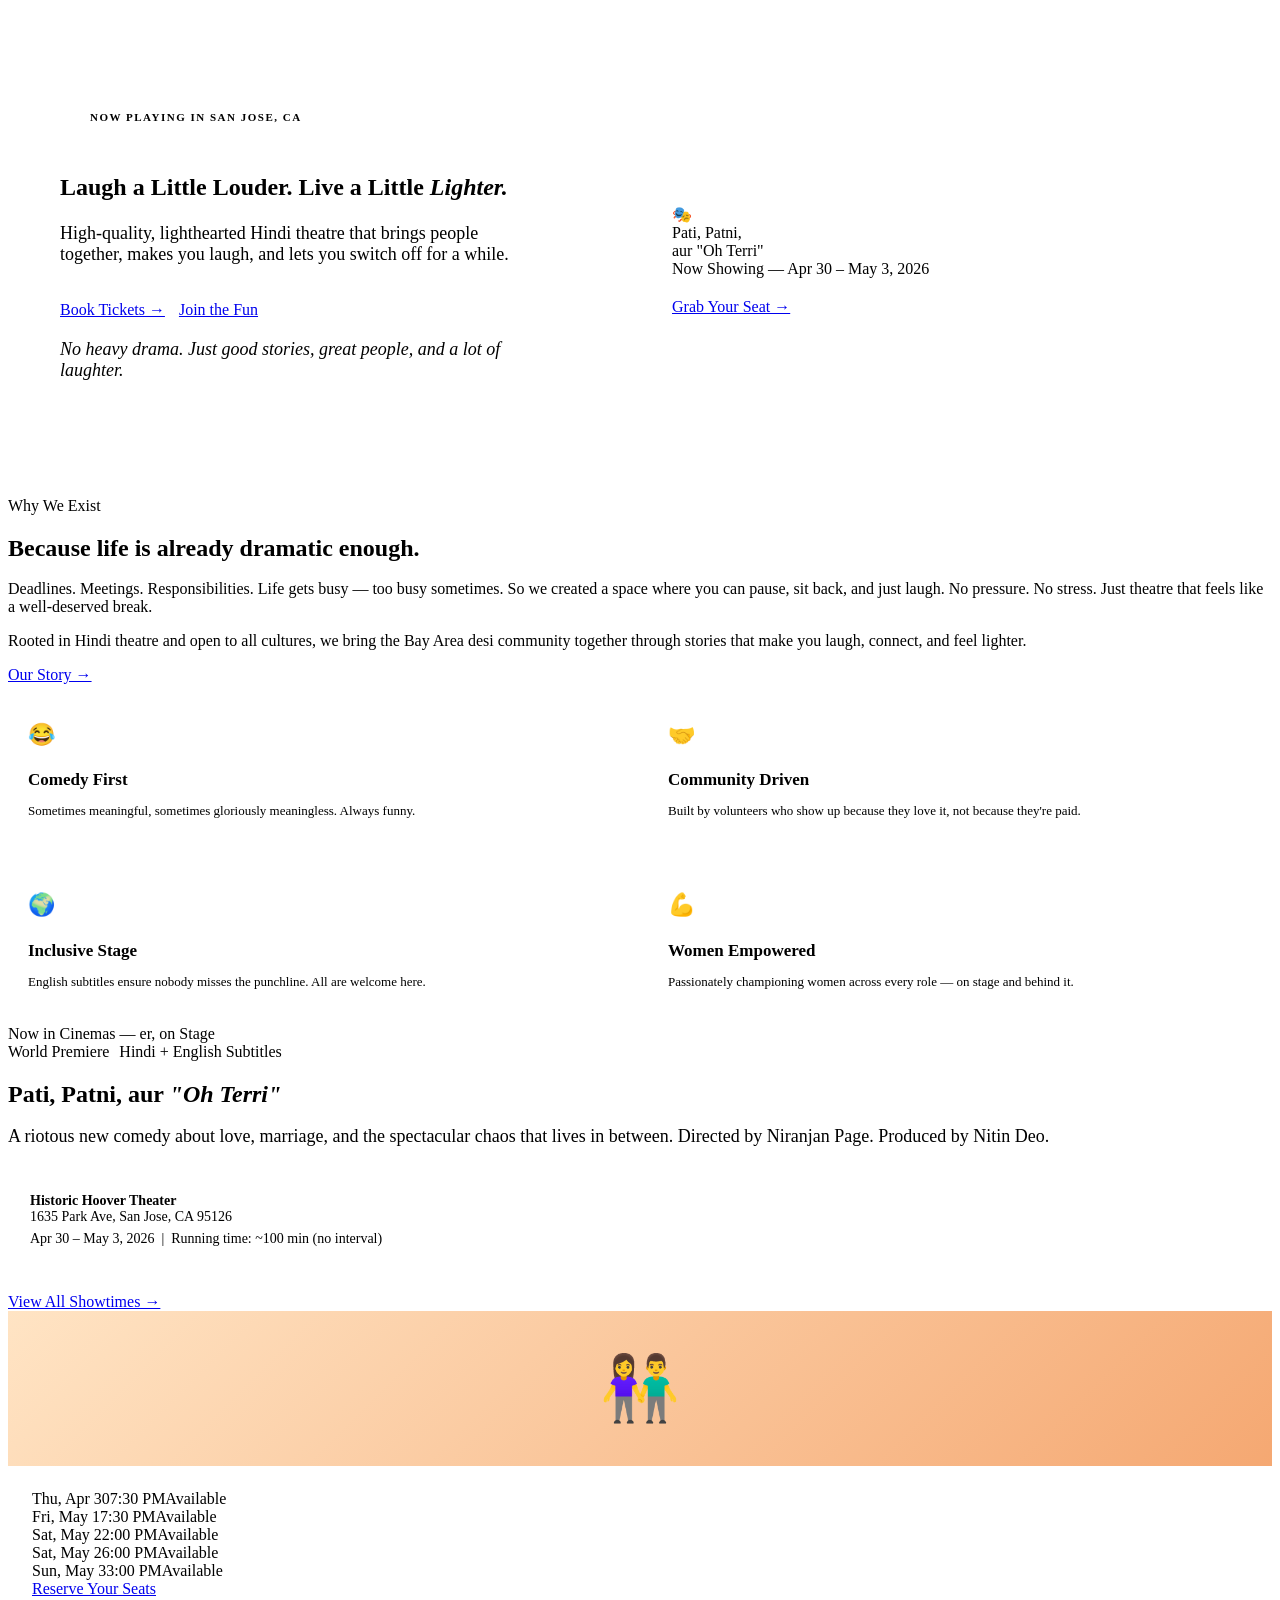
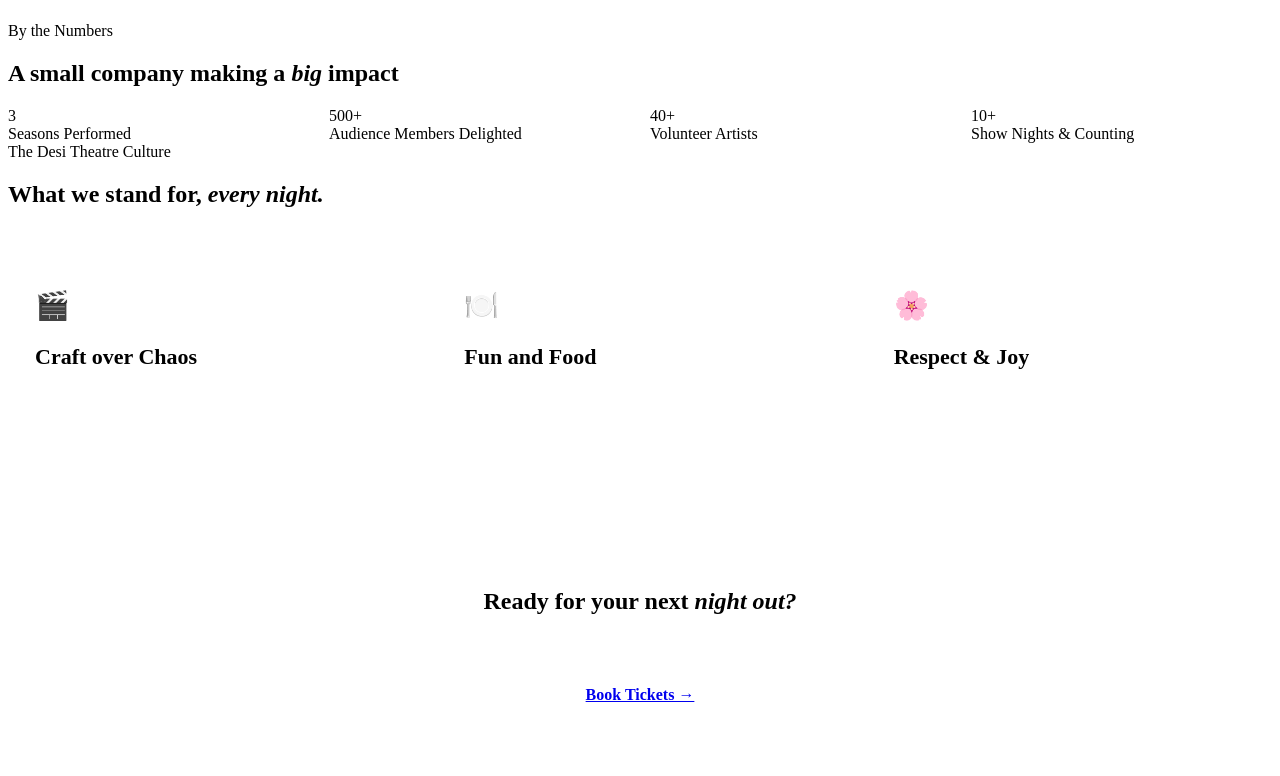
==== index.html @ c824af12 "Add files via upload" ====
<!DOCTYPE html>
<html lang="en">
<head>
  <meta charset="UTF-8" />
  <meta name="viewport" content="width=device-width, initial-scale=1.0" />
  <title>Desi Theatre — Bay Area Hindi Comedy Naatak</title>
  <meta name="description" content="Bay Area's finest Hindi comedy community theatre. High-quality naatak that makes you laugh, connect, and feel lighter. Performing in San Jose, CA." />
  <link rel="stylesheet" href="css/style.css" />
  <style>
    /* ── HERO ── */
    .hero { padding: 96px 40px 80px; }
    .hero-inner { max-width: 1160px; margin: 0 auto; display: grid; grid-template-columns: 1fr 1fr; gap: 64px; align-items: center; }
    .hero-badge { display: inline-flex; align-items: center; gap: 8px; background: var(--saffron-light); color: var(--saffron-dark); font-size: 11px; font-weight: 600; letter-spacing: 1.5px; text-transform: uppercase; padding: 7px 16px; border-radius: 100px; margin-bottom: 24px; }
    .hero-badge::before { content: ''; width: 6px; height: 6px; background: var(--saffron); border-radius: 50%; flex-shrink: 0; }
    .hero h1 { margin-bottom: 22px; }
    .hero p { font-size: 18px; margin-bottom: 36px; max-width: 480px; }
    .hero-btns { display: flex; gap: 14px; align-items: center; flex-wrap: wrap; margin-bottom: 20px; }
    .hero-micro { font-size: 13px; color: var(--muted-light); font-style: italic; }

    /* ── WHY ── */
    .why-text h2 { margin-bottom: 18px; }
    .why-pillars { display: grid; grid-template-columns: repeat(2, 1fr); gap: 16px; margin-top: 16px; }
    .pillar { background: var(--white); border: 0.5px solid var(--border); border-radius: var(--radius-md); padding: 22px 20px; }
    .pillar-icon { font-size: 22px; margin-bottom: 10px; }
    .pillar h4 { font-family: var(--serif); font-size: 17px; color: var(--ink); margin-bottom: 6px; font-weight: 700; }
    .pillar p { font-size: 13px; }

    /* ── SHOW SPOTLIGHT ── */
    .spotlight-section { background: var(--cream-dark); }
    .spotlight-meta { display: flex; gap: 10px; flex-wrap: wrap; margin-bottom: 20px; }
    .spotlight h2 { margin-bottom: 16px; }
    .spotlight p.lead { font-size: 18px; margin-bottom: 28px; }
    .venue-info { background: var(--white); border: 0.5px solid var(--border); border-radius: var(--radius-md); padding: 18px 22px; margin-bottom: 28px; }
    .venue-info p { font-size: 14px; color: var(--muted); margin: 0; }
    .venue-info strong { color: var(--ink); }

    /* ── STATS ── */
    .stats-row { display: grid; grid-template-columns: repeat(4, 1fr); gap: 20px; }

    /* ── CULTURE ── */
    .culture-cards { display: grid; grid-template-columns: repeat(3, 1fr); gap: 24px; margin-top: 48px; }
    .culture-card { background: rgba(255,255,255,0.06); border: 0.5px solid rgba(255,255,255,0.10); border-radius: var(--radius-lg); padding: 32px 26px; }
    .culture-icon { font-size: 28px; margin-bottom: 16px; }
    .culture-card h3 { font-family: var(--serif); font-size: 22px; color: var(--white); margin-bottom: 10px; }
    .culture-card p { font-size: 14px; color: rgba(255,255,255,0.55); line-height: 1.75; }

    /* ── CTA BAND ── */
    .cta-band { background: var(--saffron); padding: 64px 40px; text-align: center; }
    .cta-band h2 { color: var(--white); margin-bottom: 12px; }
    .cta-band p { color: rgba(255,255,255,0.80); font-size: 18px; margin-bottom: 32px; }
    .cta-band .btn-white { font-weight: 600; }

    @media (max-width: 768px) {
      .hero-inner { grid-template-columns: 1fr; }
      .why-pillars { grid-template-columns: 1fr; }
      .stats-row { grid-template-columns: repeat(2, 1fr); }
      .culture-cards { grid-template-columns: 1fr; }
    }
  </style>
</head>
<body>
  <script src="css/shared.js"></script>

  <!-- HERO -->
  <section class="hero">
    <div class="hero-inner">
      <div>
        <div class="hero-badge fade-up fade-up-1">Now Playing in San Jose, CA</div>
        <h1 class="fade-up fade-up-2">Laugh a Little Louder. Live a Little <em class="serif-italic">Lighter.</em></h1>
        <p class="fade-up fade-up-3">High-quality, lighthearted Hindi theatre that brings people together, makes you laugh, and lets you switch off for a while.</p>
        <div class="hero-btns fade-up fade-up-4">
          <a href="pages/shows.html" class="btn btn-primary btn-lg">Book Tickets &rarr;</a>
          <a href="pages/join.html" class="btn btn-ghost btn-lg">Join the Fun</a>
        </div>
        <p class="hero-micro fade-up fade-up-5">No heavy drama. Just good stories, great people, and a lot of laughter.</p>
      </div>
      <div class="poster-block fade-up fade-up-3">
        <div class="stage-lights">
          <div class="sl a"></div><div class="sl w"></div><div class="sl a"></div><div class="sl w"></div><div class="sl a"></div>
        </div>
        <div class="curtain-l"></div>
        <div class="curtain-r"></div>
        <div class="poster-content">
          <span class="poster-emoji">🎭</span>
          <div class="poster-title">Pati, Patni,<br>aur "Oh Terri"</div>
          <div class="poster-sub">Now Showing &mdash; Apr 30 &ndash; May 3, 2026</div>
          <div style="margin-top: 20px;">
            <a href="pages/shows.html" class="btn btn-white btn-sm">Grab Your Seat &rarr;</a>
          </div>
        </div>
      </div>
    </div>
  </section>

  <!-- WHY WE EXIST -->
  <section class="section" style="background: var(--cream-dark);">
    <div class="container">
      <div class="grid-2">
        <div class="why-text">
          <span class="section-label">Why We Exist</span>
          <h2>Because life is already dramatic enough.</h2>
          <div class="divider"></div>
          <p>Deadlines. Meetings. Responsibilities. Life gets busy — too busy sometimes. So we created a space where you can pause, sit back, and just laugh. No pressure. No stress. Just theatre that feels like a well-deserved break.</p>
          <p class="mt-16">Rooted in Hindi theatre and open to all cultures, we bring the Bay Area desi community together through stories that make you laugh, connect, and feel lighter.</p>
          <a href="pages/about.html" class="btn btn-ghost mt-32">Our Story &rarr;</a>
        </div>
        <div class="why-pillars">
          <div class="pillar">
            <div class="pillar-icon">😂</div>
            <h4>Comedy First</h4>
            <p>Sometimes meaningful, sometimes gloriously meaningless. Always funny.</p>
          </div>
          <div class="pillar">
            <div class="pillar-icon">🤝</div>
            <h4>Community Driven</h4>
            <p>Built by volunteers who show up because they love it, not because they're paid.</p>
          </div>
          <div class="pillar">
            <div class="pillar-icon">🌍</div>
            <h4>Inclusive Stage</h4>
            <p>English subtitles ensure nobody misses the punchline. All are welcome here.</p>
          </div>
          <div class="pillar">
            <div class="pillar-icon">💪</div>
            <h4>Women Empowered</h4>
            <p>Passionately championing women across every role — on stage and behind it.</p>
          </div>
        </div>
      </div>
    </div>
  </section>

  <!-- SHOW SPOTLIGHT -->
  <section class="section spotlight-section">
    <div class="container">
      <div class="grid-2">
        <div class="spotlight">
          <span class="section-label">Now in Cinemas &mdash; er, on Stage</span>
          <div class="spotlight-meta">
            <span class="tag tag-saffron">World Premiere</span>
            <span class="tag tag-muted">Hindi + English Subtitles</span>
          </div>
          <h2>Pati, Patni, aur <em class="serif-italic">"Oh Terri"</em></h2>
          <p class="lead">A riotous new comedy about love, marriage, and the spectacular chaos that lives in between. Directed by Niranjan Page. Produced by Nitin Deo.</p>
          <div class="venue-info">
            <p><strong>Historic Hoover Theater</strong></p>
            <p>1635 Park Ave, San Jose, CA 95126</p>
            <p style="margin-top:6px;">Apr 30 &ndash; May 3, 2026 &nbsp;|&nbsp; Running time: ~100 min (no interval)</p>
          </div>
          <a href="pages/shows.html" class="btn btn-primary">View All Showtimes &rarr;</a>
        </div>
        <div>
          <div style="background: var(--white); border: 0.5px solid var(--border); border-radius: var(--radius-lg); overflow: hidden;">
            <div style="background: linear-gradient(135deg, #FFE4C4, #F5A872); padding: 40px; text-align: center;">
              <span style="font-size: 64px;">👫</span>
            </div>
            <div style="padding: 24px;">
              <div class="date-row"><span class="date-day">Thu, Apr 30</span><span class="date-time">7:30 PM</span><span class="date-status">Available</span></div>
              <div class="date-row"><span class="date-day">Fri, May 1</span><span class="date-time">7:30 PM</span><span class="date-status">Available</span></div>
              <div class="date-row"><span class="date-day">Sat, May 2</span><span class="date-time">2:00 PM</span><span class="date-status">Available</span></div>
              <div class="date-row"><span class="date-day">Sat, May 2</span><span class="date-time">6:00 PM</span><span class="date-status">Available</span></div>
              <div class="date-row"><span class="date-day">Sun, May 3</span><span class="date-time">3:00 PM</span><span class="date-status">Available</span></div>
              <a href="pages/shows.html" class="btn btn-primary w-full mt-16" style="justify-content: center;">Reserve Your Seats</a>
            </div>
          </div>
        </div>
      </div>
    </div>
  </section>

  <!-- STATS -->
  <section class="section">
    <div class="container">
      <div class="text-center mb-48">
        <span class="section-label">By the Numbers</span>
        <h2>A small company making a <em class="serif-italic">big</em> impact</h2>
      </div>
      <div class="stats-row">
        <div class="stat-card"><div class="stat-num">3</div><div class="stat-label">Seasons Performed</div></div>
        <div class="stat-card"><div class="stat-num">500+</div><div class="stat-label">Audience Members Delighted</div></div>
        <div class="stat-card"><div class="stat-num">40+</div><div class="stat-label">Volunteer Artists</div></div>
        <div class="stat-card"><div class="stat-num">10+</div><div class="stat-label">Show Nights & Counting</div></div>
      </div>
    </div>
  </section>

  <!-- CULTURE / DARK -->
  <section class="section dark-section">
    <div class="container">
      <div class="text-center">
        <span class="section-label">The Desi Theatre Culture</span>
        <h2>What we stand for, <em class="serif-italic">every night.</em></h2>
      </div>
      <div class="culture-cards">
        <div class="culture-card">
          <div class="culture-icon">🎬</div>
          <h3>Craft over Chaos</h3>
          <p>We're passionate volunteers, but we take quality seriously. Every show is rehearsed, polished, and produced with the same love you'd expect from a professional company.</p>
        </div>
        <div class="culture-card">
          <div class="culture-icon">🍽️</div>
          <h3>Fun and Food</h3>
          <p>Theatre runs on two things: good stories and good food. Our productions are designed to be full evenings — entertainment and community, together.</p>
        </div>
        <div class="culture-card">
          <div class="culture-icon">🌸</div>
          <h3>Respect &amp; Joy</h3>
          <p>A non-judgmental, inclusive, and joyful environment for everyone. Whether you're on stage or in the audience, you belong here.</p>
        </div>
      </div>
    </div>
  </section>

  <!-- CTA BAND -->
  <section class="cta-band">
    <h2>Ready for your next <em class="serif-italic">night out?</em></h2>
    <p>Seats are filling fast. Grab yours before the curtain rises.</p>
    <a href="pages/shows.html" class="btn btn-white btn-lg">Book Tickets &rarr;</a>
  </section>

</body>
</html>
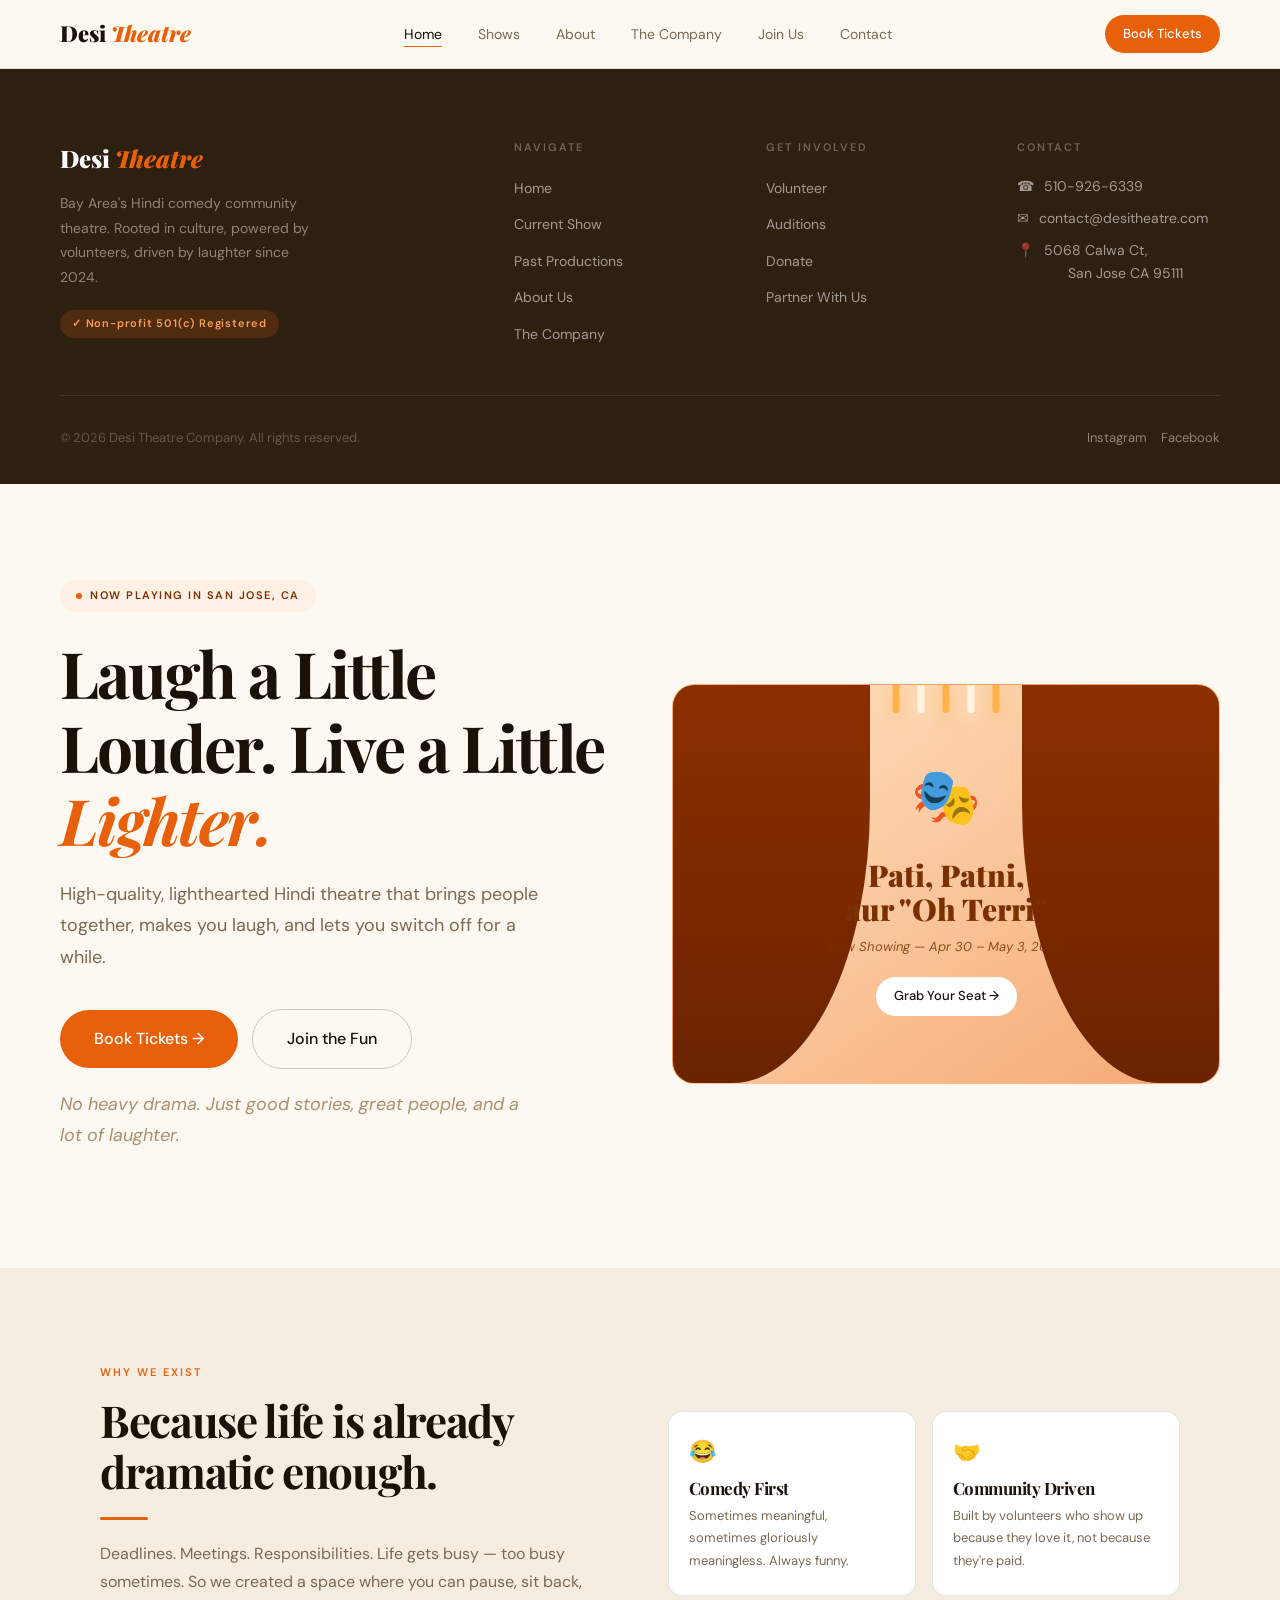
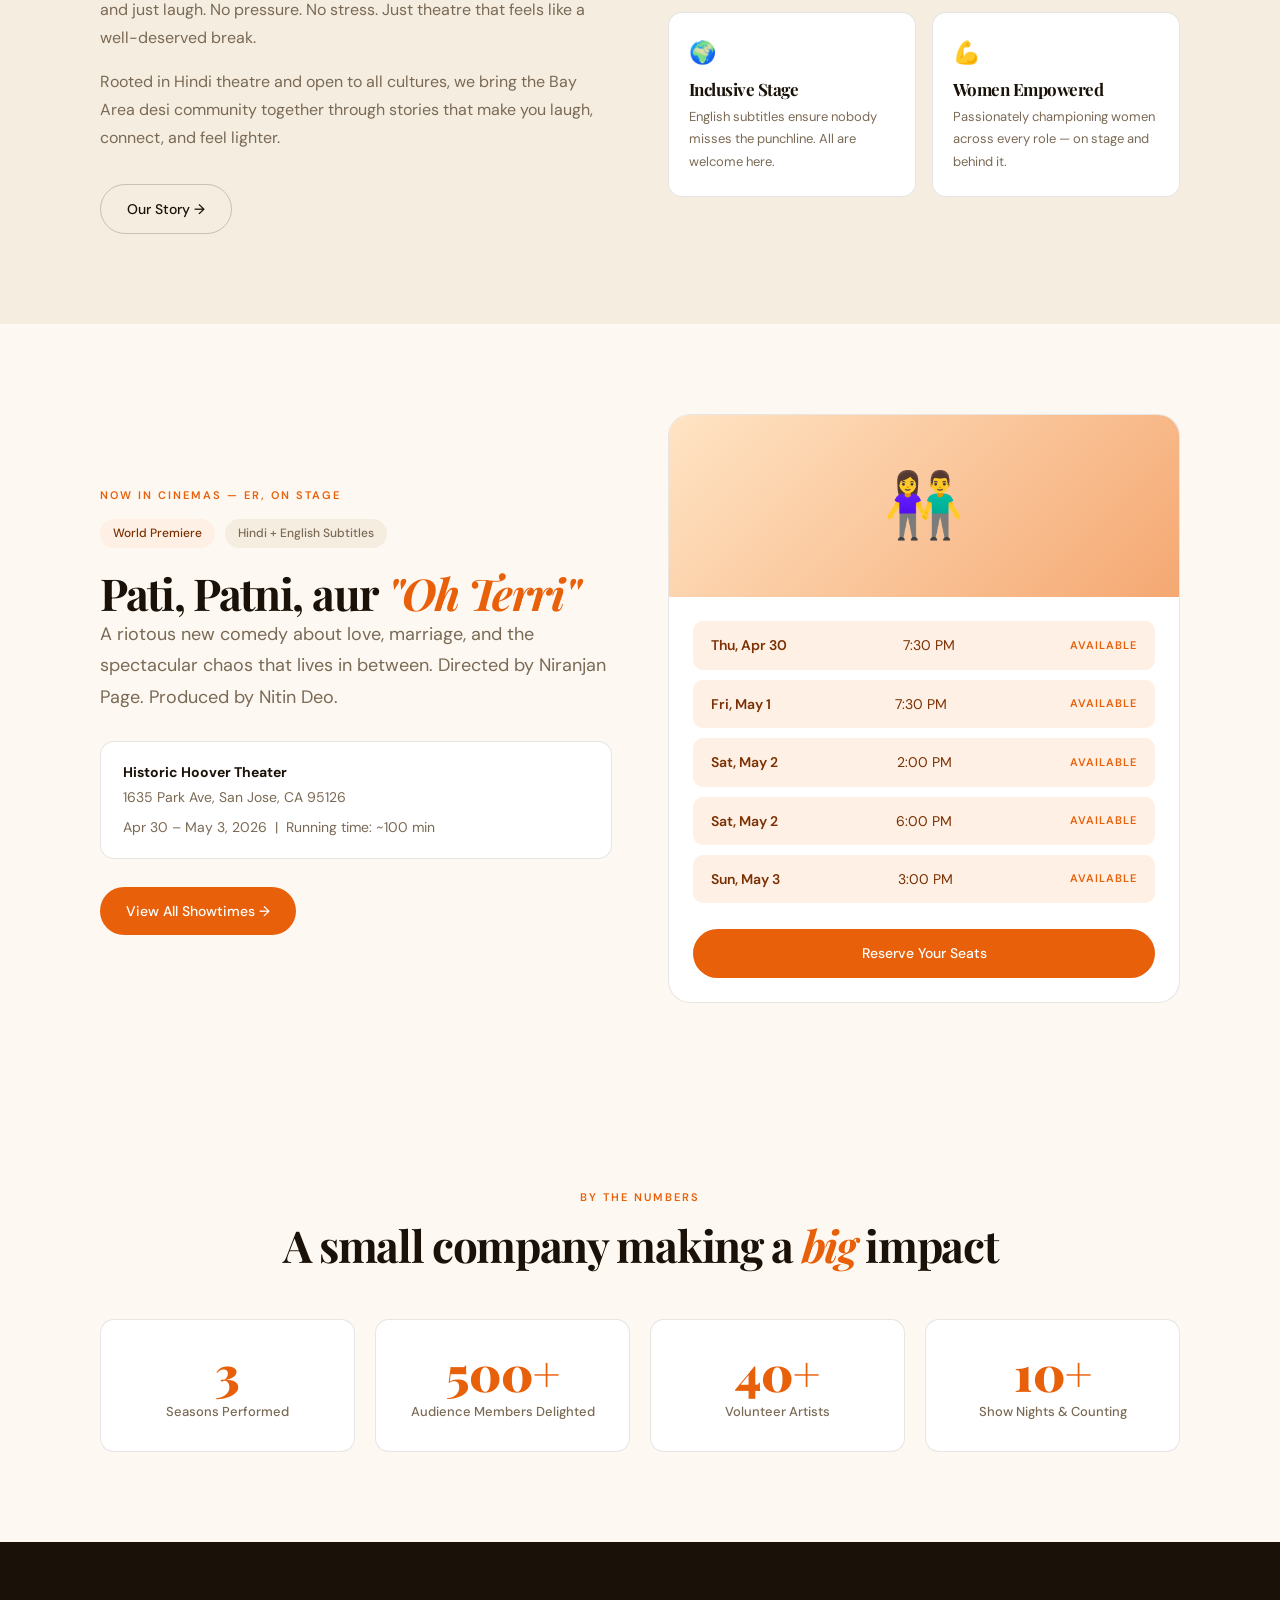
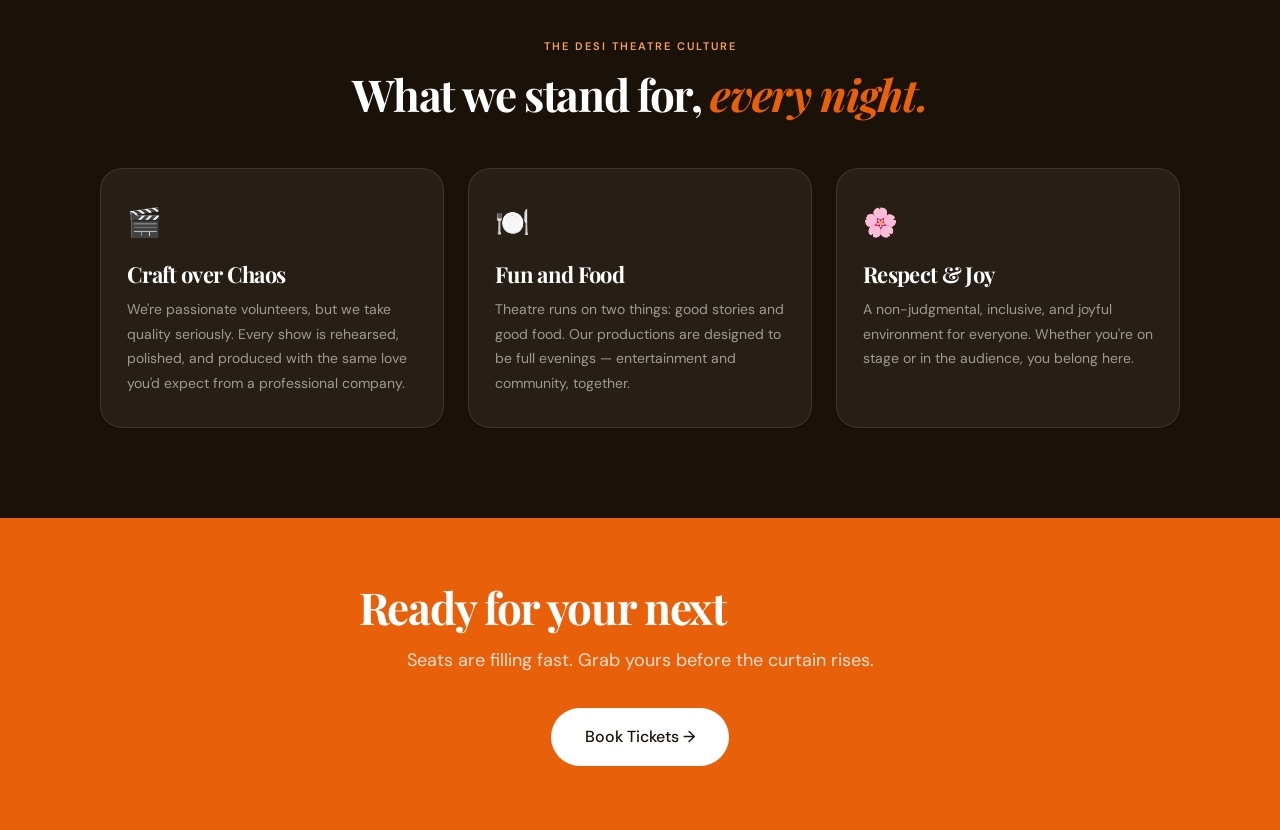
==== commit fc16dd6b: "Add files via upload" ====
--- a/index.html
+++ b/index.html
@@ -7,7 +7,6 @@
   <meta name="description" content="Bay Area's finest Hindi comedy community theatre. High-quality naatak that makes you laugh, connect, and feel lighter. Performing in San Jose, CA." />
   <link rel="stylesheet" href="css/style.css" />
   <style>
-    /* ── HERO ── */
     .hero { padding: 96px 40px 80px; }
     .hero-inner { max-width: 1160px; margin: 0 auto; display: grid; grid-template-columns: 1fr 1fr; gap: 64px; align-items: center; }
     .hero-badge { display: inline-flex; align-items: center; gap: 8px; background: var(--saffron-light); color: var(--saffron-dark); font-size: 11px; font-weight: 600; letter-spacing: 1.5px; text-transform: uppercase; padding: 7px 16px; border-radius: 100px; margin-bottom: 24px; }
@@ -16,40 +15,24 @@
     .hero p { font-size: 18px; margin-bottom: 36px; max-width: 480px; }
     .hero-btns { display: flex; gap: 14px; align-items: center; flex-wrap: wrap; margin-bottom: 20px; }
     .hero-micro { font-size: 13px; color: var(--muted-light); font-style: italic; }
-
-    /* ── WHY ── */
-    .why-text h2 { margin-bottom: 18px; }
     .why-pillars { display: grid; grid-template-columns: repeat(2, 1fr); gap: 16px; margin-top: 16px; }
     .pillar { background: var(--white); border: 0.5px solid var(--border); border-radius: var(--radius-md); padding: 22px 20px; }
     .pillar-icon { font-size: 22px; margin-bottom: 10px; }
     .pillar h4 { font-family: var(--serif); font-size: 17px; color: var(--ink); margin-bottom: 6px; font-weight: 700; }
     .pillar p { font-size: 13px; }
-
-    /* ── SHOW SPOTLIGHT ── */
-    .spotlight-section { background: var(--cream-dark); }
     .spotlight-meta { display: flex; gap: 10px; flex-wrap: wrap; margin-bottom: 20px; }
-    .spotlight h2 { margin-bottom: 16px; }
-    .spotlight p.lead { font-size: 18px; margin-bottom: 28px; }
     .venue-info { background: var(--white); border: 0.5px solid var(--border); border-radius: var(--radius-md); padding: 18px 22px; margin-bottom: 28px; }
     .venue-info p { font-size: 14px; color: var(--muted); margin: 0; }
     .venue-info strong { color: var(--ink); }
-
-    /* ── STATS ── */
     .stats-row { display: grid; grid-template-columns: repeat(4, 1fr); gap: 20px; }
-
-    /* ── CULTURE ── */
     .culture-cards { display: grid; grid-template-columns: repeat(3, 1fr); gap: 24px; margin-top: 48px; }
     .culture-card { background: rgba(255,255,255,0.06); border: 0.5px solid rgba(255,255,255,0.10); border-radius: var(--radius-lg); padding: 32px 26px; }
     .culture-icon { font-size: 28px; margin-bottom: 16px; }
     .culture-card h3 { font-family: var(--serif); font-size: 22px; color: var(--white); margin-bottom: 10px; }
     .culture-card p { font-size: 14px; color: rgba(255,255,255,0.55); line-height: 1.75; }
-
-    /* ── CTA BAND ── */
     .cta-band { background: var(--saffron); padding: 64px 40px; text-align: center; }
     .cta-band h2 { color: var(--white); margin-bottom: 12px; }
     .cta-band p { color: rgba(255,255,255,0.80); font-size: 18px; margin-bottom: 32px; }
-    .cta-band .btn-white { font-weight: 600; }
-
     @media (max-width: 768px) {
       .hero-inner { grid-template-columns: 1fr; }
       .why-pillars { grid-template-columns: 1fr; }
@@ -61,7 +44,6 @@
 <body>
   <script src="css/shared.js"></script>
 
-  <!-- HERO -->
   <section class="hero">
     <div class="hero-inner">
       <div>
@@ -69,8 +51,8 @@
         <h1 class="fade-up fade-up-2">Laugh a Little Louder. Live a Little <em class="serif-italic">Lighter.</em></h1>
         <p class="fade-up fade-up-3">High-quality, lighthearted Hindi theatre that brings people together, makes you laugh, and lets you switch off for a while.</p>
         <div class="hero-btns fade-up fade-up-4">
-          <a href="pages/shows.html" class="btn btn-primary btn-lg">Book Tickets &rarr;</a>
-          <a href="pages/join.html" class="btn btn-ghost btn-lg">Join the Fun</a>
+          <a href="shows.html" class="btn btn-primary btn-lg">Book Tickets &rarr;</a>
+          <a href="join.html" class="btn btn-ghost btn-lg">Join the Fun</a>
         </div>
         <p class="hero-micro fade-up fade-up-5">No heavy drama. Just good stories, great people, and a lot of laughter.</p>
       </div>
@@ -85,90 +67,67 @@
           <div class="poster-title">Pati, Patni,<br>aur "Oh Terri"</div>
           <div class="poster-sub">Now Showing &mdash; Apr 30 &ndash; May 3, 2026</div>
           <div style="margin-top: 20px;">
-            <a href="pages/shows.html" class="btn btn-white btn-sm">Grab Your Seat &rarr;</a>
+            <a href="shows.html" class="btn btn-white btn-sm">Grab Your Seat &rarr;</a>
           </div>
         </div>
       </div>
     </div>
   </section>
 
-  <!-- WHY WE EXIST -->
   <section class="section" style="background: var(--cream-dark);">
     <div class="container">
       <div class="grid-2">
-        <div class="why-text">
+        <div>
           <span class="section-label">Why We Exist</span>
           <h2>Because life is already dramatic enough.</h2>
           <div class="divider"></div>
           <p>Deadlines. Meetings. Responsibilities. Life gets busy — too busy sometimes. So we created a space where you can pause, sit back, and just laugh. No pressure. No stress. Just theatre that feels like a well-deserved break.</p>
           <p class="mt-16">Rooted in Hindi theatre and open to all cultures, we bring the Bay Area desi community together through stories that make you laugh, connect, and feel lighter.</p>
-          <a href="pages/about.html" class="btn btn-ghost mt-32">Our Story &rarr;</a>
+          <a href="about.html" class="btn btn-ghost mt-32">Our Story &rarr;</a>
         </div>
         <div class="why-pillars">
-          <div class="pillar">
-            <div class="pillar-icon">😂</div>
-            <h4>Comedy First</h4>
-            <p>Sometimes meaningful, sometimes gloriously meaningless. Always funny.</p>
+          <div class="pillar"><div class="pillar-icon">😂</div><h4>Comedy First</h4><p>Sometimes meaningful, sometimes gloriously meaningless. Always funny.</p></div>
+          <div class="pillar"><div class="pillar-icon">🤝</div><h4>Community Driven</h4><p>Built by volunteers who show up because they love it, not because they're paid.</p></div>
+          <div class="pillar"><div class="pillar-icon">🌍</div><h4>Inclusive Stage</h4><p>English subtitles ensure nobody misses the punchline. All are welcome here.</p></div>
+          <div class="pillar"><div class="pillar-icon">💪</div><h4>Women Empowered</h4><p>Passionately championing women across every role — on stage and behind it.</p></div>
+        </div>
+      </div>
+    </div>
+  </section>
+
+  <section class="section" style="background: var(--cream);">
+    <div class="container">
+      <div class="grid-2">
+        <div>
+          <span class="section-label">Now in Cinemas &mdash; er, on Stage</span>
+          <div class="spotlight-meta">
+            <span class="tag tag-saffron">World Premiere</span>
+            <span class="tag tag-muted">Hindi + English Subtitles</span>
           </div>
-          <div class="pillar">
-            <div class="pillar-icon">🤝</div>
-            <h4>Community Driven</h4>
-            <p>Built by volunteers who show up because they love it, not because they're paid.</p>
+          <h2>Pati, Patni, aur <em class="serif-italic">"Oh Terri"</em></h2>
+          <p style="font-size: 18px; margin-bottom: 28px;">A riotous new comedy about love, marriage, and the spectacular chaos that lives in between. Directed by Niranjan Page. Produced by Nitin Deo.</p>
+          <div class="venue-info">
+            <p><strong>Historic Hoover Theater</strong></p>
+            <p>1635 Park Ave, San Jose, CA 95126</p>
+            <p style="margin-top:6px;">Apr 30 &ndash; May 3, 2026 &nbsp;|&nbsp; Running time: ~100 min</p>
           </div>
-          <div class="pillar">
-            <div class="pillar-icon">🌍</div>
-            <h4>Inclusive Stage</h4>
-            <p>English subtitles ensure nobody misses the punchline. All are welcome here.</p>
-          </div>
-          <div class="pillar">
-            <div class="pillar-icon">💪</div>
-            <h4>Women Empowered</h4>
-            <p>Passionately championing women across every role — on stage and behind it.</p>
+          <a href="shows.html" class="btn btn-primary">View All Showtimes &rarr;</a>
+        </div>
+        <div style="background: var(--white); border: 0.5px solid var(--border); border-radius: var(--radius-lg); overflow: hidden;">
+          <div style="background: linear-gradient(135deg, #FFE4C4, #F5A872); padding: 40px; text-align: center;"><span style="font-size: 64px;">👫</span></div>
+          <div style="padding: 24px;">
+            <div class="date-row"><span class="date-day">Thu, Apr 30</span><span class="date-time">7:30 PM</span><span class="date-status">Available</span></div>
+            <div class="date-row"><span class="date-day">Fri, May 1</span><span class="date-time">7:30 PM</span><span class="date-status">Available</span></div>
+            <div class="date-row"><span class="date-day">Sat, May 2</span><span class="date-time">2:00 PM</span><span class="date-status">Available</span></div>
+            <div class="date-row"><span class="date-day">Sat, May 2</span><span class="date-time">6:00 PM</span><span class="date-status">Available</span></div>
+            <div class="date-row"><span class="date-day">Sun, May 3</span><span class="date-time">3:00 PM</span><span class="date-status">Available</span></div>
+            <a href="shows.html" class="btn btn-primary w-full mt-16" style="justify-content: center;">Reserve Your Seats</a>
           </div>
         </div>
       </div>
     </div>
   </section>
 
-  <!-- SHOW SPOTLIGHT -->
-  <section class="section spotlight-section">
-    <div class="container">
-      <div class="grid-2">
-        <div class="spotlight">
-          <span class="section-label">Now in Cinemas &mdash; er, on Stage</span>
-          <div class="spotlight-meta">
-            <span class="tag tag-saffron">World Premiere</span>
-            <span class="tag tag-muted">Hindi + English Subtitles</span>
-          </div>
-          <h2>Pati, Patni, aur <em class="serif-italic">"Oh Terri"</em></h2>
-          <p class="lead">A riotous new comedy about love, marriage, and the spectacular chaos that lives in between. Directed by Niranjan Page. Produced by Nitin Deo.</p>
-          <div class="venue-info">
-            <p><strong>Historic Hoover Theater</strong></p>
-            <p>1635 Park Ave, San Jose, CA 95126</p>
-            <p style="margin-top:6px;">Apr 30 &ndash; May 3, 2026 &nbsp;|&nbsp; Running time: ~100 min (no interval)</p>
-          </div>
-          <a href="pages/shows.html" class="btn btn-primary">View All Showtimes &rarr;</a>
-        </div>
-        <div>
-          <div style="background: var(--white); border: 0.5px solid var(--border); border-radius: var(--radius-lg); overflow: hidden;">
-            <div style="background: linear-gradient(135deg, #FFE4C4, #F5A872); padding: 40px; text-align: center;">
-              <span style="font-size: 64px;">👫</span>
-            </div>
-            <div style="padding: 24px;">
-              <div class="date-row"><span class="date-day">Thu, Apr 30</span><span class="date-time">7:30 PM</span><span class="date-status">Available</span></div>
-              <div class="date-row"><span class="date-day">Fri, May 1</span><span class="date-time">7:30 PM</span><span class="date-status">Available</span></div>
-              <div class="date-row"><span class="date-day">Sat, May 2</span><span class="date-time">2:00 PM</span><span class="date-status">Available</span></div>
-              <div class="date-row"><span class="date-day">Sat, May 2</span><span class="date-time">6:00 PM</span><span class="date-status">Available</span></div>
-              <div class="date-row"><span class="date-day">Sun, May 3</span><span class="date-time">3:00 PM</span><span class="date-status">Available</span></div>
-              <a href="pages/shows.html" class="btn btn-primary w-full mt-16" style="justify-content: center;">Reserve Your Seats</a>
-            </div>
-          </div>
-        </div>
-      </div>
-    </div>
-  </section>
-
-  <!-- STATS -->
   <section class="section">
     <div class="container">
       <div class="text-center mb-48">
@@ -179,12 +138,11 @@
         <div class="stat-card"><div class="stat-num">3</div><div class="stat-label">Seasons Performed</div></div>
         <div class="stat-card"><div class="stat-num">500+</div><div class="stat-label">Audience Members Delighted</div></div>
         <div class="stat-card"><div class="stat-num">40+</div><div class="stat-label">Volunteer Artists</div></div>
-        <div class="stat-card"><div class="stat-num">10+</div><div class="stat-label">Show Nights & Counting</div></div>
+        <div class="stat-card"><div class="stat-num">10+</div><div class="stat-label">Show Nights &amp; Counting</div></div>
       </div>
     </div>
   </section>
 
-  <!-- CULTURE / DARK -->
   <section class="section dark-section">
     <div class="container">
       <div class="text-center">
@@ -192,31 +150,17 @@
         <h2>What we stand for, <em class="serif-italic">every night.</em></h2>
       </div>
       <div class="culture-cards">
-        <div class="culture-card">
-          <div class="culture-icon">🎬</div>
-          <h3>Craft over Chaos</h3>
-          <p>We're passionate volunteers, but we take quality seriously. Every show is rehearsed, polished, and produced with the same love you'd expect from a professional company.</p>
-        </div>
-        <div class="culture-card">
-          <div class="culture-icon">🍽️</div>
-          <h3>Fun and Food</h3>
-          <p>Theatre runs on two things: good stories and good food. Our productions are designed to be full evenings — entertainment and community, together.</p>
-        </div>
-        <div class="culture-card">
-          <div class="culture-icon">🌸</div>
-          <h3>Respect &amp; Joy</h3>
-          <p>A non-judgmental, inclusive, and joyful environment for everyone. Whether you're on stage or in the audience, you belong here.</p>
-        </div>
+        <div class="culture-card"><div class="culture-icon">🎬</div><h3>Craft over Chaos</h3><p>We're passionate volunteers, but we take quality seriously. Every show is rehearsed, polished, and produced with the same love you'd expect from a professional company.</p></div>
+        <div class="culture-card"><div class="culture-icon">🍽️</div><h3>Fun and Food</h3><p>Theatre runs on two things: good stories and good food. Our productions are designed to be full evenings — entertainment and community, together.</p></div>
+        <div class="culture-card"><div class="culture-icon">🌸</div><h3>Respect &amp; Joy</h3><p>A non-judgmental, inclusive, and joyful environment for everyone. Whether you're on stage or in the audience, you belong here.</p></div>
       </div>
     </div>
   </section>
 
-  <!-- CTA BAND -->
   <section class="cta-band">
     <h2>Ready for your next <em class="serif-italic">night out?</em></h2>
     <p>Seats are filling fast. Grab yours before the curtain rises.</p>
-    <a href="pages/shows.html" class="btn btn-white btn-lg">Book Tickets &rarr;</a>
+    <a href="shows.html" class="btn btn-white btn-lg">Book Tickets &rarr;</a>
   </section>
-
 </body>
 </html>
--- a/css/style.css
+++ b/css/style.css
@@ -0,0 +1,269 @@
+@import url('https://fonts.googleapis.com/css2?family=Playfair+Display:ital,wght@0,400;0,700;0,900;1,400;1,700&family=DM+Sans:wght@300;400;500;600&display=swap');
+
+/* ─── RESET & BASE ─── */
+*, *::before, *::after { margin: 0; padding: 0; box-sizing: border-box; }
+html { scroll-behavior: smooth; }
+body { font-family: var(--sans); background: var(--cream); color: var(--ink); line-height: 1.6; -webkit-font-smoothing: antialiased; }
+img { max-width: 100%; display: block; }
+a { text-decoration: none; color: inherit; }
+ul { list-style: none; }
+button { cursor: pointer; font-family: var(--sans); border: none; }
+
+/* ─── CSS VARIABLES ─── */
+:root {
+  --saffron:       #E8600A;
+  --saffron-hover: #C44F06;
+  --saffron-light: #FEF0E4;
+  --saffron-mid:   #F5A05A;
+  --saffron-dark:  #7A3002;
+  --cream:         #FDF8F2;
+  --cream-dark:    #F5EDE0;
+  --ink:           #1A1208;
+  --ink-light:     #2E2010;
+  --muted:         #7A6A55;
+  --muted-light:   #A89070;
+  --white:         #FFFFFF;
+  --border:        rgba(26,18,8,0.10);
+  --border-strong: rgba(26,18,8,0.20);
+  --sans:          'DM Sans', sans-serif;
+  --serif:         'Playfair Display', serif;
+  --shadow-sm:     0 2px 8px rgba(26,18,8,0.06);
+  --shadow-md:     0 6px 24px rgba(26,18,8,0.10);
+  --shadow-lg:     0 16px 48px rgba(26,18,8,0.14);
+  --radius-sm:     8px;
+  --radius-md:     14px;
+  --radius-lg:     22px;
+  --radius-xl:     32px;
+}
+
+/* ─── TYPOGRAPHY ─── */
+h1, h2, h3, h4 { font-family: var(--serif); font-weight: 700; line-height: 1.15; letter-spacing: -0.03em; }
+h1 { font-size: clamp(38px, 5vw, 64px); }
+h2 { font-size: clamp(28px, 3.5vw, 44px); }
+h3 { font-size: clamp(20px, 2.5vw, 28px); }
+h4 { font-size: 18px; }
+p { font-size: 16px; line-height: 1.75; color: var(--muted); }
+.serif-italic { font-style: italic; color: var(--saffron); }
+.section-label {
+  display: inline-block;
+  font-family: var(--sans);
+  font-size: 11px; font-weight: 600;
+  letter-spacing: 2px; text-transform: uppercase;
+  color: var(--saffron); margin-bottom: 14px;
+}
+
+/* ─── LAYOUT ─── */
+.container { max-width: 1160px; margin: 0 auto; padding: 0 40px; }
+.section { padding: 90px 0; }
+.section-sm { padding: 60px 0; }
+.grid-2 { display: grid; grid-template-columns: 1fr 1fr; gap: 56px; align-items: center; }
+.grid-3 { display: grid; grid-template-columns: repeat(3, 1fr); gap: 28px; }
+.grid-4 { display: grid; grid-template-columns: repeat(4, 1fr); gap: 20px; }
+
+/* ─── NAV ─── */
+.nav {
+  position: sticky; top: 0; z-index: 200;
+  background: rgba(253,248,242,0.92);
+  backdrop-filter: blur(12px);
+  -webkit-backdrop-filter: blur(12px);
+  border-bottom: 0.5px solid var(--border);
+  padding: 0 40px;
+}
+.nav-inner { max-width: 1160px; margin: 0 auto; display: flex; align-items: center; justify-content: space-between; height: 68px; }
+.nav-logo { font-family: var(--serif); font-size: 22px; font-weight: 900; color: var(--ink); }
+.nav-logo em { color: var(--saffron); font-style: italic; }
+.nav-links { display: flex; gap: 36px; }
+.nav-links a { font-size: 14px; font-weight: 400; color: var(--muted); transition: color 0.2s; position: relative; padding-bottom: 2px; }
+.nav-links a::after { content: ''; position: absolute; bottom: -2px; left: 0; width: 0; height: 1.5px; background: var(--saffron); transition: width 0.25s ease; }
+.nav-links a:hover, .nav-links a.active { color: var(--ink); }
+.nav-links a:hover::after, .nav-links a.active::after { width: 100%; }
+.nav-right { display: flex; align-items: center; gap: 16px; }
+.nav-phone { font-size: 13px; color: var(--muted); }
+
+/* ─── BUTTONS ─── */
+.btn { display: inline-flex; align-items: center; gap: 8px; padding: 13px 26px; border-radius: 100px; font-size: 14px; font-weight: 500; transition: all 0.2s; white-space: nowrap; }
+.btn-primary { background: var(--saffron); color: var(--white); }
+.btn-primary:hover { background: var(--saffron-hover); transform: translateY(-1px); box-shadow: 0 4px 16px rgba(232,96,10,0.30); }
+.btn-primary:active { transform: scale(0.98); }
+.btn-ghost { background: transparent; color: var(--ink); border: 0.5px solid var(--border-strong); }
+.btn-ghost:hover { background: var(--cream-dark); border-color: var(--saffron); color: var(--saffron); }
+.btn-white { background: var(--white); color: var(--ink); }
+.btn-white:hover { background: var(--cream); transform: translateY(-1px); }
+.btn-sm { padding: 9px 18px; font-size: 13px; }
+.btn-lg { padding: 16px 34px; font-size: 16px; font-weight: 500; }
+
+/* ─── CARDS ─── */
+.card { background: var(--white); border: 0.5px solid var(--border); border-radius: var(--radius-lg); overflow: hidden; transition: box-shadow 0.25s, transform 0.25s; }
+.card:hover { box-shadow: var(--shadow-md); transform: translateY(-3px); }
+.card-body { padding: 28px; }
+.card-meta { font-size: 12px; font-weight: 600; letter-spacing: 1.5px; text-transform: uppercase; color: var(--saffron); margin-bottom: 8px; }
+.card-title { font-family: var(--serif); font-size: 22px; font-weight: 700; color: var(--ink); margin-bottom: 10px; line-height: 1.25; }
+.card-text { font-size: 14px; color: var(--muted); line-height: 1.7; }
+
+/* ─── TAGS / PILLS ─── */
+.tag { display: inline-block; font-size: 12px; font-weight: 500; padding: 5px 13px; border-radius: 100px; }
+.tag-saffron { background: var(--saffron-light); color: var(--saffron-dark); }
+.tag-dark { background: var(--ink); color: var(--white); }
+.tag-muted { background: var(--cream-dark); color: var(--muted); }
+
+/* ─── POSTER BLOCK ─── */
+.poster-block {
+  background: linear-gradient(145deg, #FFE4C4, #F5A872);
+  border-radius: var(--radius-lg);
+  display: flex; flex-direction: column;
+  align-items: center; justify-content: center;
+  padding: 56px 36px; min-height: 400px;
+  position: relative; overflow: hidden;
+  border: 0.5px solid rgba(232,96,10,0.2);
+}
+.poster-block .curtain-l,
+.poster-block .curtain-r {
+  position: absolute; top: 0; width: 36%; height: 100%;
+  background: linear-gradient(180deg, #8C2F00 0%, #6B2300 100%);
+}
+.poster-block .curtain-l { left: 0; border-radius: 0 0 70% 0; }
+.poster-block .curtain-r { right: 0; border-radius: 0 0 0 70%; }
+.poster-block .poster-content { position: relative; z-index: 2; text-align: center; }
+.poster-title { font-family: var(--serif); font-size: 30px; font-weight: 900; color: var(--saffron-dark); line-height: 1.15; margin-bottom: 10px; }
+.poster-sub { font-size: 13px; font-style: italic; color: var(--saffron-dark); opacity: 0.8; }
+.poster-emoji { font-size: 56px; margin-bottom: 16px; display: block; }
+.stage-lights { position: absolute; top: 0; left: 50%; transform: translateX(-50%); display: flex; gap: 18px; z-index: 3; }
+.sl { width: 7px; height: 28px; border-radius: 0 0 5px 5px; }
+.sl.a { background: #FFB347; box-shadow: 0 6px 20px rgba(255,179,71,0.7); }
+.sl.w { background: #FFF5E0; box-shadow: 0 6px 20px rgba(255,245,224,0.8); }
+
+/* ─── AVATAR ─── */
+.avatar { width: 52px; height: 52px; border-radius: 50%; background: var(--saffron-light); color: var(--saffron); font-size: 15px; font-weight: 600; display: flex; align-items: center; justify-content: center; flex-shrink: 0; }
+.avatar-lg { width: 72px; height: 72px; font-size: 20px; }
+
+/* ─── DIVIDER ─── */
+.divider { width: 48px; height: 3px; background: var(--saffron); border-radius: 2px; margin: 20px 0; }
+
+/* ─── DARK SECTION ─── */
+.dark-section { background: var(--ink); color: var(--white); }
+.dark-section h2, .dark-section h3, .dark-section h4 { color: var(--white); }
+.dark-section p { color: rgba(255,255,255,0.60); }
+.dark-section .section-label { color: var(--saffron-mid); }
+.dark-section .divider { background: var(--saffron); }
+
+/* ─── SHOW DATE ROW ─── */
+.date-row { display: flex; align-items: center; justify-content: space-between; padding: 13px 18px; border-radius: 10px; background: var(--saffron-light); margin-bottom: 10px; }
+.date-row .date-day { font-weight: 600; font-size: 14px; color: var(--saffron-dark); }
+.date-row .date-time { font-size: 14px; color: var(--saffron-dark); }
+.date-row .date-status { font-size: 11px; font-weight: 600; letter-spacing: 1px; text-transform: uppercase; color: var(--saffron); }
+
+/* ─── FOOTER ─── */
+.footer { background: var(--ink-light); padding: 70px 40px 36px; }
+.footer-inner { max-width: 1160px; margin: 0 auto; }
+.footer-top { display: grid; grid-template-columns: 2fr 1fr 1fr 1fr; gap: 48px; padding-bottom: 48px; border-bottom: 0.5px solid rgba(255,255,255,0.08); margin-bottom: 32px; }
+.footer-logo { font-family: var(--serif); font-size: 24px; font-weight: 900; color: var(--white); margin-bottom: 14px; }
+.footer-logo em { color: var(--saffron); font-style: italic; }
+.footer-desc { font-size: 14px; color: rgba(255,255,255,0.45); line-height: 1.75; max-width: 270px; margin-bottom: 20px; }
+.nonprofit-pill { display: inline-flex; align-items: center; gap: 6px; background: rgba(232,96,10,0.18); color: var(--saffron-mid); font-size: 11px; font-weight: 600; letter-spacing: 0.8px; padding: 5px 12px; border-radius: 100px; }
+.footer-col-title { font-family: var(--sans); font-size: 11px; font-weight: 600; letter-spacing: 2px; text-transform: uppercase; color: rgba(255,255,255,0.30); margin-bottom: 18px; }
+.footer-col ul { display: flex; flex-direction: column; gap: 11px; }
+.footer-col ul a { font-size: 14px; color: rgba(255,255,255,0.55); transition: color 0.2s; }
+.footer-col ul a:hover { color: var(--white); }
+.footer-contact-item { font-size: 14px; color: rgba(255,255,255,0.55); margin-bottom: 10px; display: flex; gap: 10px; }
+.footer-contact-icon { width: 16px; flex-shrink: 0; }
+.footer-bottom { display: flex; justify-content: space-between; align-items: center; flex-wrap: wrap; gap: 16px; }
+.footer-copy { font-size: 13px; color: rgba(255,255,255,0.25); }
+.social-links { display: flex; gap: 14px; }
+.social-links a { font-size: 13px; color: rgba(255,255,255,0.45); transition: color 0.2s; }
+.social-links a:hover { color: var(--saffron-mid); }
+
+/* ─── HERO BASE ─── */
+.page-hero { padding: 80px 40px 90px; }
+.page-hero-inner { max-width: 1160px; margin: 0 auto; }
+
+/* ─── BREADCRUMB ─── */
+.breadcrumb { display: flex; align-items: center; gap: 8px; font-size: 13px; color: var(--muted); margin-bottom: 28px; }
+.breadcrumb a { color: var(--saffron); }
+.breadcrumb span { opacity: 0.5; }
+
+/* ─── ANIMATIONS ─── */
+@keyframes fadeUp { from { opacity: 0; transform: translateY(22px); } to { opacity: 1; transform: translateY(0); } }
+@keyframes fadeIn { from { opacity: 0; } to { opacity: 1; } }
+.fade-up { animation: fadeUp 0.65s ease both; }
+.fade-up-1 { animation-delay: 0.05s; }
+.fade-up-2 { animation-delay: 0.15s; }
+.fade-up-3 { animation-delay: 0.25s; }
+.fade-up-4 { animation-delay: 0.35s; }
+.fade-up-5 { animation-delay: 0.45s; }
+
+/* ─── UTILITY ─── */
+.text-center { text-align: center; }
+.text-white { color: var(--white) !important; }
+.text-saffron { color: var(--saffron); }
+.mt-8 { margin-top: 8px; }
+.mt-16 { margin-top: 16px; }
+.mt-24 { margin-top: 24px; }
+.mt-32 { margin-top: 32px; }
+.mt-48 { margin-top: 48px; }
+.mb-8 { margin-bottom: 8px; }
+.mb-16 { margin-bottom: 16px; }
+.mb-24 { margin-bottom: 24px; }
+.mb-32 { margin-bottom: 32px; }
+.mb-48 { margin-bottom: 48px; }
+.flex { display: flex; }
+.flex-center { display: flex; align-items: center; justify-content: center; }
+.flex-between { display: flex; align-items: center; justify-content: space-between; }
+.gap-12 { gap: 12px; }
+.gap-16 { gap: 16px; }
+.gap-24 { gap: 24px; }
+.w-full { width: 100%; }
+
+/* ─── FORM STYLES ─── */
+.form-group { margin-bottom: 18px; }
+.form-label { display: block; font-size: 13px; font-weight: 500; color: var(--ink); margin-bottom: 7px; }
+.form-input, .form-select, .form-textarea {
+  width: 100%; padding: 12px 16px;
+  border: 0.5px solid var(--border-strong);
+  border-radius: var(--radius-sm);
+  font-family: var(--sans); font-size: 15px; color: var(--ink);
+  background: var(--white); outline: none;
+  transition: border-color 0.2s, box-shadow 0.2s;
+}
+.form-input:focus, .form-select:focus, .form-textarea:focus { border-color: var(--saffron); box-shadow: 0 0 0 3px rgba(232,96,10,0.10); }
+.form-textarea { resize: vertical; min-height: 110px; }
+.form-row { display: grid; grid-template-columns: 1fr 1fr; gap: 16px; }
+.form-box { background: var(--white); border: 0.5px solid var(--border); border-radius: var(--radius-lg); padding: 40px; }
+
+/* ─── STAT CARD ─── */
+.stat-card { background: var(--white); border: 0.5px solid var(--border); border-radius: var(--radius-md); padding: 28px 24px; text-align: center; }
+.stat-num { font-family: var(--serif); font-size: 48px; font-weight: 900; color: var(--saffron); line-height: 1; }
+.stat-label { font-size: 13px; color: var(--muted); margin-top: 6px; font-weight: 500; }
+
+/* ─── TICKET CARD ─── */
+.ticket-card { border: 0.5px solid var(--border); border-radius: var(--radius-lg); overflow: hidden; background: var(--white); }
+.ticket-card-header { background: linear-gradient(135deg, #E8600A, #C44F06); padding: 28px 28px 22px; }
+.ticket-card-header h3 { color: var(--white); font-size: 22px; margin-bottom: 4px; }
+.ticket-card-header p { color: rgba(255,255,255,0.75); font-size: 13px; }
+.ticket-card-body { padding: 28px; }
+.ticket-perforated { border-top: 2px dashed var(--border-strong); margin: 0 28px; }
+
+/* ─── PAST PRODUCTION CARD ─── */
+.prod-card { display: flex; gap: 24px; padding: 24px; background: var(--white); border: 0.5px solid var(--border); border-radius: var(--radius-lg); transition: all 0.25s; }
+.prod-card:hover { box-shadow: var(--shadow-md); transform: translateY(-2px); }
+.prod-year-badge { min-width: 68px; height: 68px; border-radius: var(--radius-md); background: var(--saffron-light); display: flex; flex-direction: column; align-items: center; justify-content: center; }
+.prod-year-badge .year { font-family: var(--serif); font-size: 20px; font-weight: 900; color: var(--saffron-dark); line-height: 1; }
+.prod-year-badge .season { font-size: 10px; font-weight: 600; letter-spacing: 1px; text-transform: uppercase; color: var(--saffron); margin-top: 2px; }
+.prod-info h4 { font-family: var(--serif); font-size: 18px; color: var(--ink); margin-bottom: 4px; }
+.prod-info p { font-size: 13px; color: var(--muted); line-height: 1.6; }
+
+/* ─── QUOTE ─── */
+.quote-block { border-left: 3px solid var(--saffron); padding: 20px 28px; background: var(--saffron-light); border-radius: 0 var(--radius-md) var(--radius-md) 0; }
+.quote-block p { font-family: var(--serif); font-size: 19px; font-style: italic; color: var(--ink); }
+.quote-block cite { display: block; margin-top: 10px; font-size: 13px; font-weight: 500; color: var(--saffron-dark); font-style: normal; }
+
+/* ─── RESPONSIVE ─── */
+@media (max-width: 768px) {
+  .container { padding: 0 20px; }
+  .nav { padding: 0 20px; }
+  .nav-links { display: none; }
+  .grid-2, .grid-3, .grid-4 { grid-template-columns: 1fr; }
+  .footer-top { grid-template-columns: 1fr 1fr; }
+  .form-row { grid-template-columns: 1fr; }
+  .page-hero { padding: 48px 20px 60px; }
+  .section { padding: 60px 0; }
+}
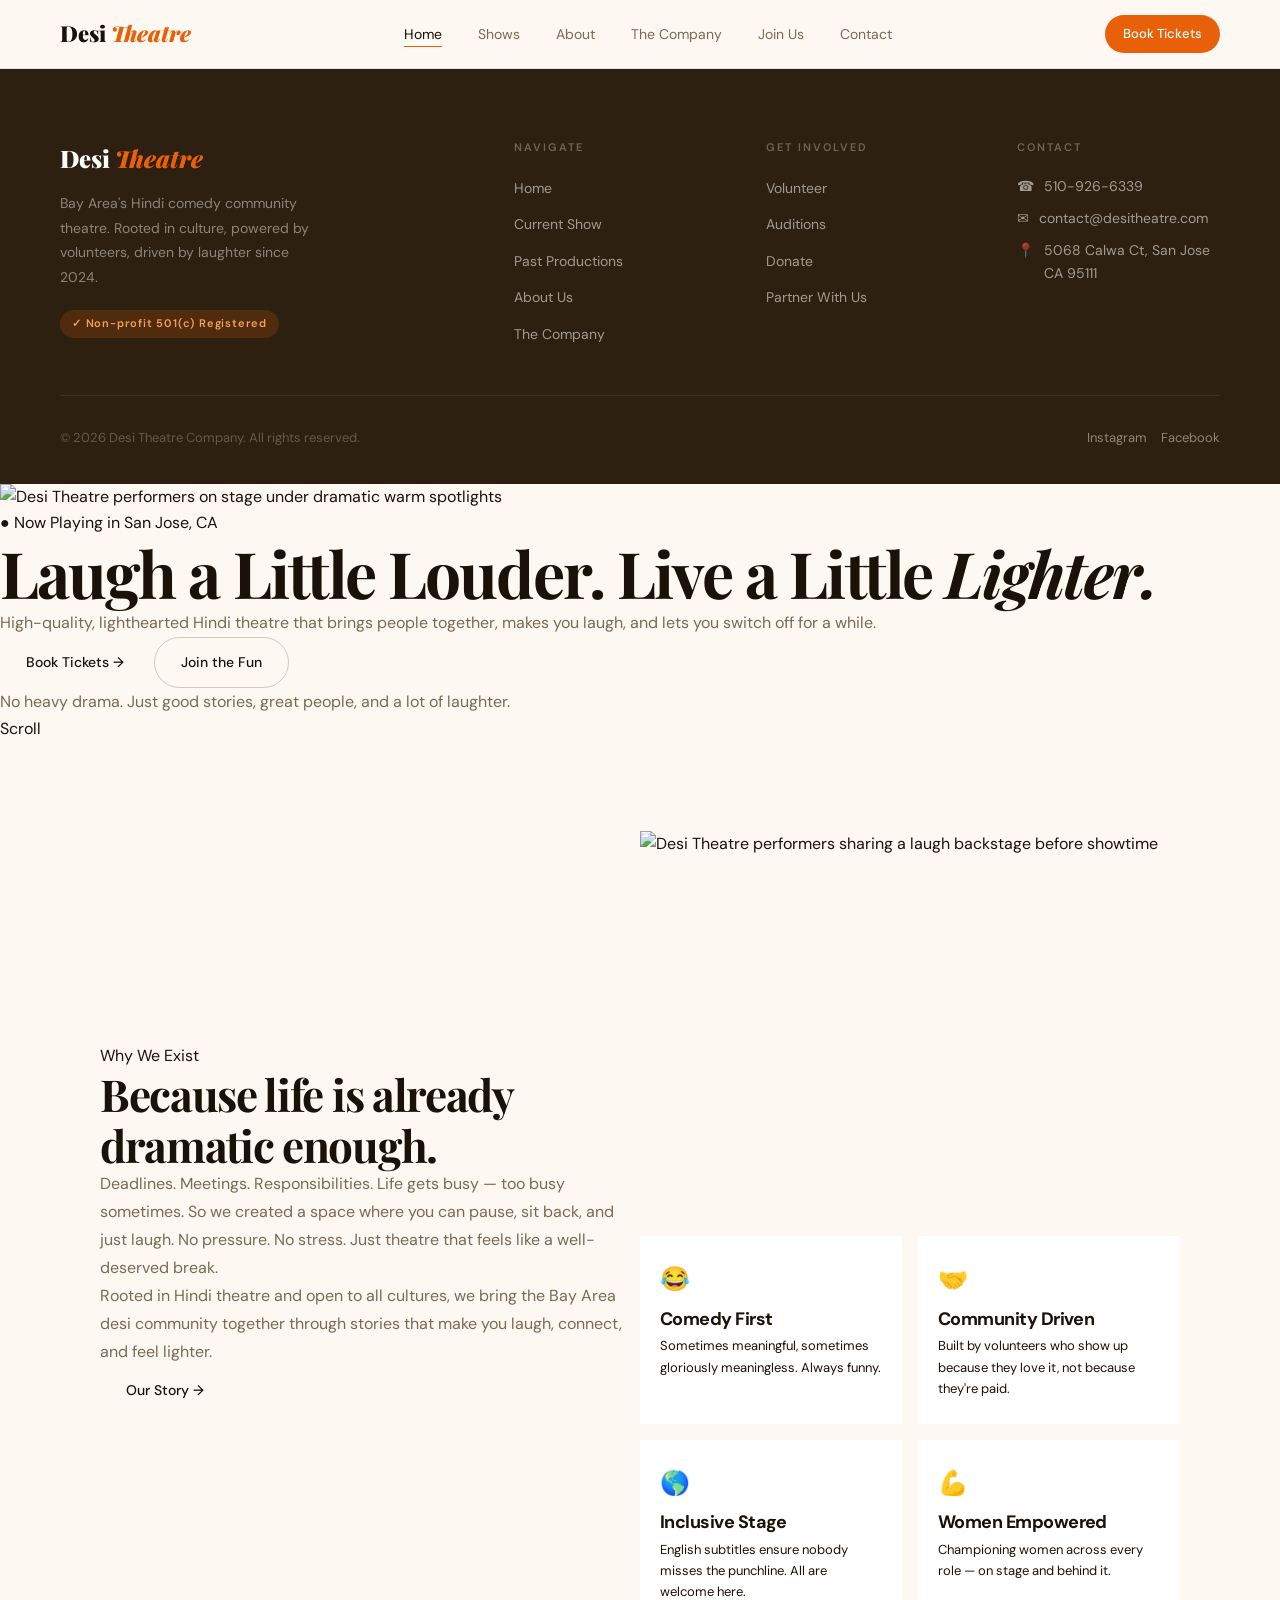
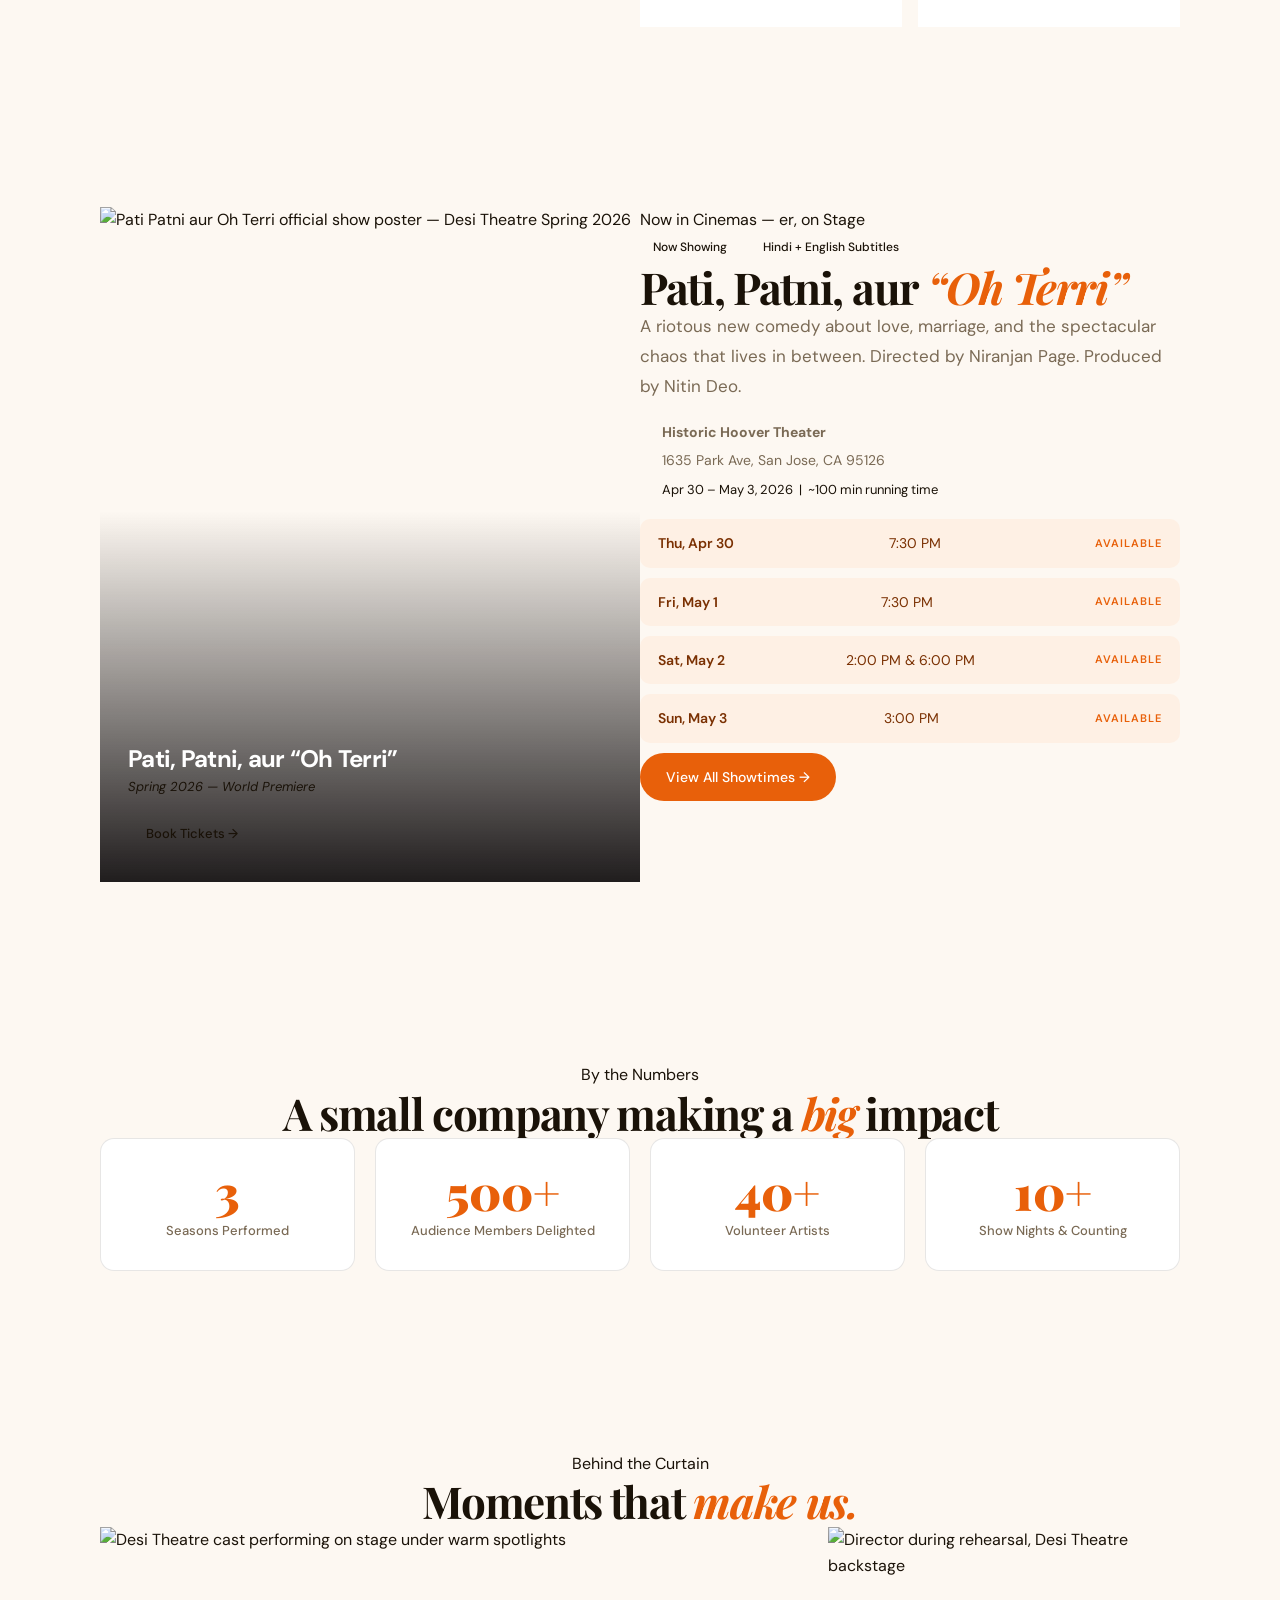
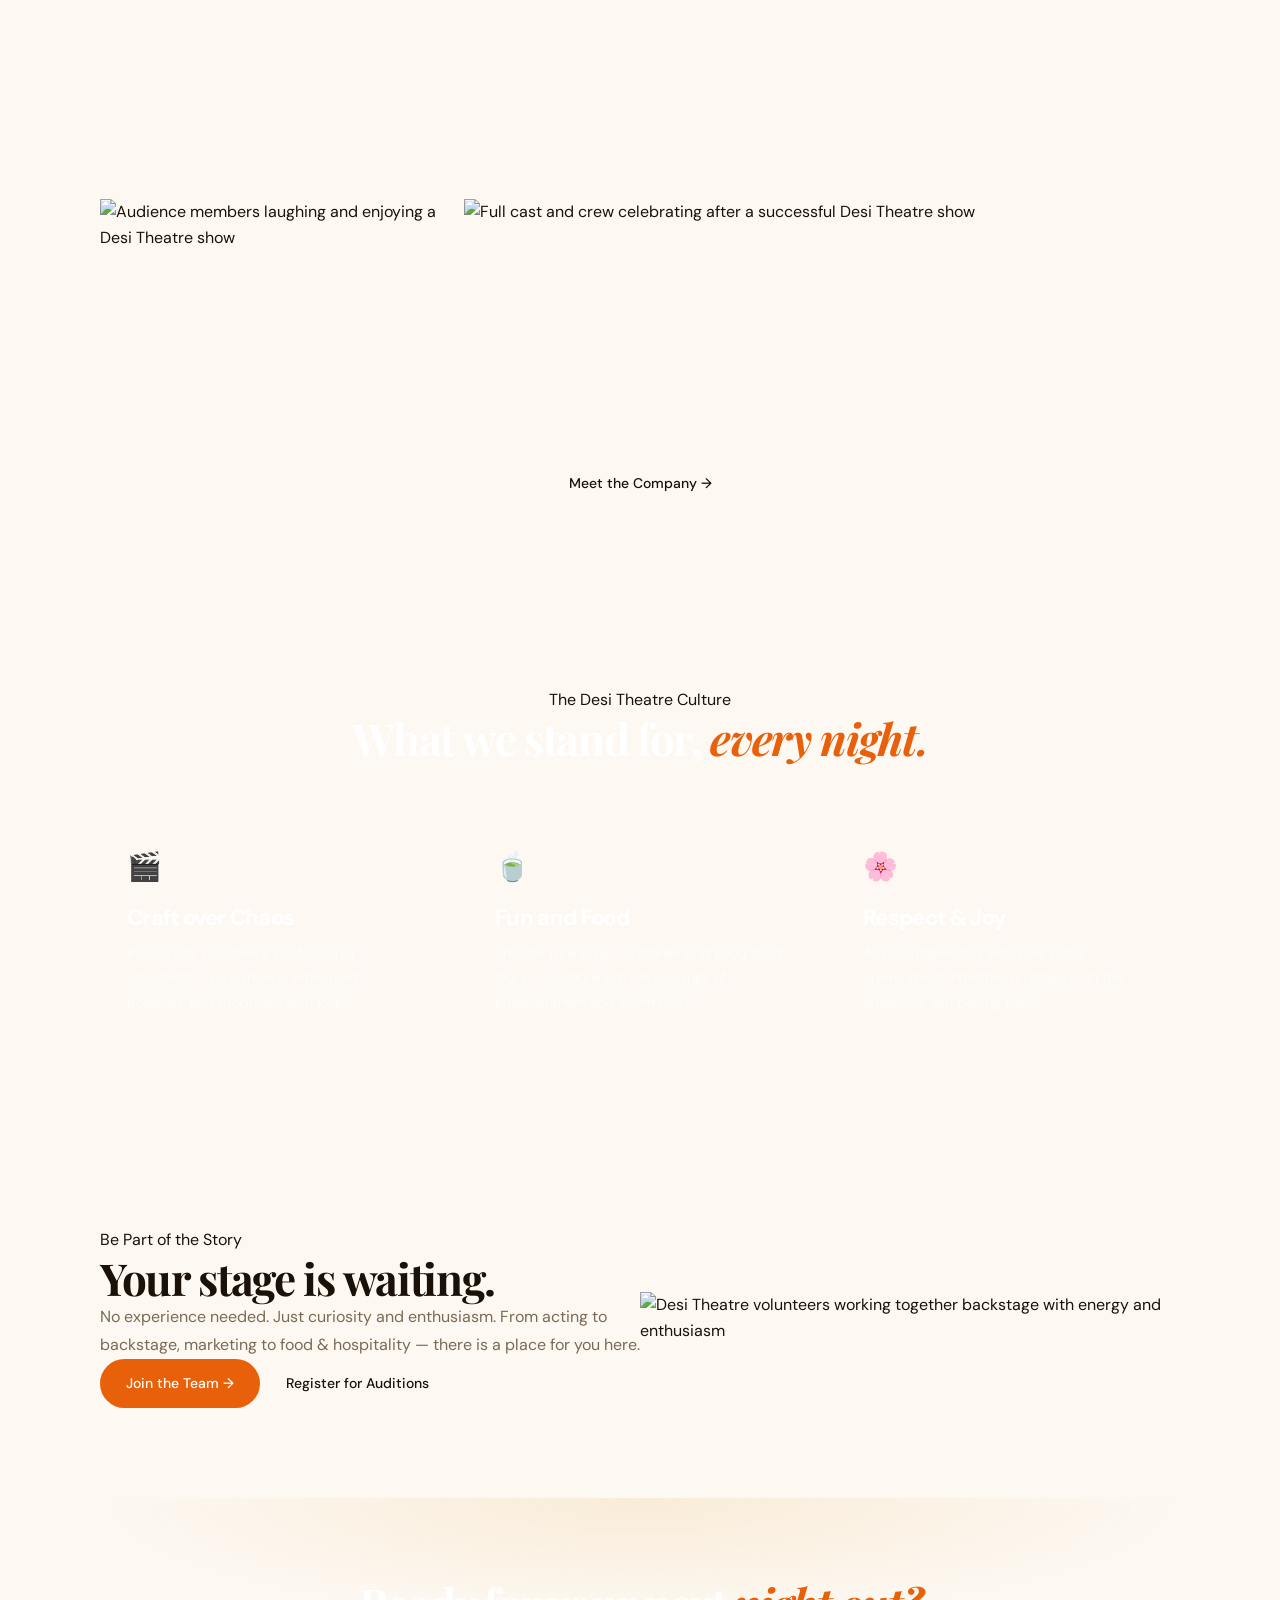
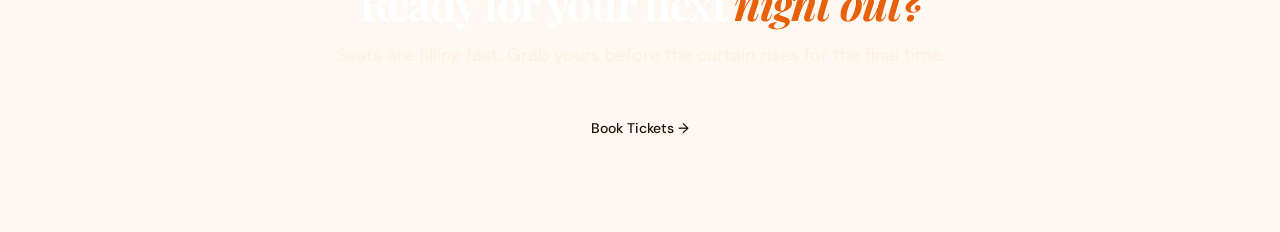
==== commit 23856a40: "Add files via upload" ====
--- a/index.html
+++ b/index.html
@@ -7,160 +7,234 @@
   <meta name="description" content="Bay Area's finest Hindi comedy community theatre. High-quality naatak that makes you laugh, connect, and feel lighter. Performing in San Jose, CA." />
   <link rel="stylesheet" href="css/style.css" />
   <style>
-    .hero { padding: 96px 40px 80px; }
-    .hero-inner { max-width: 1160px; margin: 0 auto; display: grid; grid-template-columns: 1fr 1fr; gap: 64px; align-items: center; }
-    .hero-badge { display: inline-flex; align-items: center; gap: 8px; background: var(--saffron-light); color: var(--saffron-dark); font-size: 11px; font-weight: 600; letter-spacing: 1.5px; text-transform: uppercase; padding: 7px 16px; border-radius: 100px; margin-bottom: 24px; }
-    .hero-badge::before { content: ''; width: 6px; height: 6px; background: var(--saffron); border-radius: 50%; flex-shrink: 0; }
-    .hero h1 { margin-bottom: 22px; }
-    .hero p { font-size: 18px; margin-bottom: 36px; max-width: 480px; }
-    .hero-btns { display: flex; gap: 14px; align-items: center; flex-wrap: wrap; margin-bottom: 20px; }
-    .hero-micro { font-size: 13px; color: var(--muted-light); font-style: italic; }
-    .why-pillars { display: grid; grid-template-columns: repeat(2, 1fr); gap: 16px; margin-top: 16px; }
-    .pillar { background: var(--white); border: 0.5px solid var(--border); border-radius: var(--radius-md); padding: 22px 20px; }
-    .pillar-icon { font-size: 22px; margin-bottom: 10px; }
-    .pillar h4 { font-family: var(--serif); font-size: 17px; color: var(--ink); margin-bottom: 6px; font-weight: 700; }
-    .pillar p { font-size: 13px; }
-    .spotlight-meta { display: flex; gap: 10px; flex-wrap: wrap; margin-bottom: 20px; }
-    .venue-info { background: var(--white); border: 0.5px solid var(--border); border-radius: var(--radius-md); padding: 18px 22px; margin-bottom: 28px; }
-    .venue-info p { font-size: 14px; color: var(--muted); margin: 0; }
-    .venue-info strong { color: var(--ink); }
-    .stats-row { display: grid; grid-template-columns: repeat(4, 1fr); gap: 20px; }
-    .culture-cards { display: grid; grid-template-columns: repeat(3, 1fr); gap: 24px; margin-top: 48px; }
-    .culture-card { background: rgba(255,255,255,0.06); border: 0.5px solid rgba(255,255,255,0.10); border-radius: var(--radius-lg); padding: 32px 26px; }
-    .culture-icon { font-size: 28px; margin-bottom: 16px; }
-    .culture-card h3 { font-family: var(--serif); font-size: 22px; color: var(--white); margin-bottom: 10px; }
-    .culture-card p { font-size: 14px; color: rgba(255,255,255,0.55); line-height: 1.75; }
-    .cta-band { background: var(--saffron); padding: 64px 40px; text-align: center; }
-    .cta-band h2 { color: var(--white); margin-bottom: 12px; }
-    .cta-band p { color: rgba(255,255,255,0.80); font-size: 18px; margin-bottom: 32px; }
-    @media (max-width: 768px) {
-      .hero-inner { grid-template-columns: 1fr; }
-      .why-pillars { grid-template-columns: 1fr; }
-      .stats-row { grid-template-columns: repeat(2, 1fr); }
-      .culture-cards { grid-template-columns: 1fr; }
+    .why-pillars{display:grid;grid-template-columns:repeat(2,1fr);gap:16px;}
+    .pillar{background:#fff;border:0.5px solid var(--bdr-soft);border-radius:var(--r-lg);padding:24px 20px;transition:all var(--ease-base);}
+    .pillar:hover{border-color:var(--bdr-gold-s);box-shadow:var(--sh-card);transform:translateY(-2px);}
+    .pillar-icon{font-size:24px;margin-bottom:10px;}
+    .pillar h4{font-family:var(--ff-display);font-size:18px;color:var(--coal-900);margin-bottom:6px;}
+    .pillar p{font-size:13px;color:var(--txt-muted);line-height:1.65;}
+    .show-poster-home{border-radius:var(--r-xl);overflow:hidden;background:var(--coal-800);aspect-ratio:4/5;position:relative;box-shadow:var(--sh-xl),var(--sh-glow-b);}
+    .show-poster-home img{width:100%;height:100%;object-fit:cover;object-position:center top;}
+    .show-poster-home::after{content:'';position:absolute;bottom:0;left:0;right:0;height:55%;background:linear-gradient(to top,rgba(13,10,11,0.92),transparent);}
+    .show-poster-overlay{position:absolute;bottom:0;left:0;right:0;padding:28px;z-index:2;}
+    .show-poster-overlay h3{font-family:var(--ff-display);font-size:24px;color:#fff;margin-bottom:4px;}
+    .show-poster-overlay p{font-size:13px;color:var(--gold-300);font-style:italic;margin-bottom:16px;}
+    .stats-row{display:grid;grid-template-columns:repeat(4,1fr);gap:20px;}
+    .home-gallery{display:grid;grid-template-columns:repeat(3,1fr);grid-template-rows:260px 260px;gap:12px;}
+    .hg-item{border-radius:var(--r-lg);overflow:hidden;background:var(--coal-800);position:relative;}
+    .hg-item img{width:100%;height:100%;object-fit:cover;transition:transform var(--ease-slow);}
+    .hg-item:hover img{transform:scale(1.05);}
+    .hg-1{grid-column:1/3;grid-row:1/2;}
+    .hg-2{grid-column:3/4;grid-row:1/2;}
+    .hg-3{grid-column:1/2;grid-row:2/3;}
+    .hg-4{grid-column:2/4;grid-row:2/3;}
+    .culture-cards{display:grid;grid-template-columns:repeat(3,1fr);gap:24px;margin-top:48px;}
+    .culture-card{background:rgba(255,255,255,0.05);border:0.5px solid rgba(255,255,255,0.09);border-radius:var(--r-xl);padding:32px 26px;transition:all var(--ease-base);}
+    .culture-card:hover{background:rgba(255,255,255,0.08);}
+    .culture-icon{font-size:28px;margin-bottom:16px;}
+    .culture-card h3{font-family:var(--ff-display);font-size:22px;color:#fff;margin-bottom:10px;}
+    .culture-card p{font-size:14px;color:rgba(255,255,255,0.52);line-height:1.75;}
+    .cta-band{background:var(--gr-burg);padding:80px 40px;text-align:center;position:relative;overflow:hidden;}
+    .cta-band::before{content:'';position:absolute;inset:0;background:radial-gradient(ellipse 70% 60% at 50% 0%,rgba(224,155,32,0.12) 0%,transparent 60%);}
+    .cta-band-inner{position:relative;z-index:1;max-width:700px;margin:0 auto;}
+    .cta-band h2{color:#fff;margin-bottom:12px;}
+    .cta-band p{color:rgba(253,237,218,0.72);font-size:18px;margin-bottom:32px;}
+    @media(max-width:768px){
+      .why-pillars{grid-template-columns:1fr;}
+      .stats-row{grid-template-columns:repeat(2,1fr);}
+      .culture-cards{grid-template-columns:1fr;}
+      .home-gallery{grid-template-columns:1fr 1fr;grid-template-rows:180px 180px 180px;}
+      .hg-1{grid-column:1/3;}
+      .hg-2{grid-column:1/2;grid-row:2/3;}
+      .hg-3{grid-column:2/3;grid-row:2/3;}
+      .hg-4{grid-column:1/3;grid-row:3/4;}
+      .cta-band{padding:56px 20px;}
+    }
+    @media(max-width:480px){
+      .home-gallery{grid-template-columns:1fr;grid-template-rows:auto;}
+      .hg-1,.hg-2,.hg-3,.hg-4{grid-column:auto;grid-row:auto;height:220px;}
     }
   </style>
 </head>
 <body>
   <script src="css/shared.js"></script>
 
-  <section class="hero">
-    <div class="hero-inner">
-      <div>
-        <div class="hero-badge fade-up fade-up-1">Now Playing in San Jose, CA</div>
-        <h1 class="fade-up fade-up-2">Laugh a Little Louder. Live a Little <em class="serif-italic">Lighter.</em></h1>
-        <p class="fade-up fade-up-3">High-quality, lighthearted Hindi theatre that brings people together, makes you laugh, and lets you switch off for a while.</p>
-        <div class="hero-btns fade-up fade-up-4">
-          <a href="shows.html" class="btn btn-primary btn-lg">Book Tickets &rarr;</a>
-          <a href="join.html" class="btn btn-ghost btn-lg">Join the Fun</a>
-        </div>
-        <p class="hero-micro fade-up fade-up-5">No heavy drama. Just good stories, great people, and a lot of laughter.</p>
-      </div>
-      <div class="poster-block fade-up fade-up-3">
-        <div class="stage-lights">
-          <div class="sl a"></div><div class="sl w"></div><div class="sl a"></div><div class="sl w"></div><div class="sl a"></div>
-        </div>
-        <div class="curtain-l"></div>
-        <div class="curtain-r"></div>
-        <div class="poster-content">
-          <span class="poster-emoji">🎭</span>
-          <div class="poster-title">Pati, Patni,<br>aur "Oh Terri"</div>
-          <div class="poster-sub">Now Showing &mdash; Apr 30 &ndash; May 3, 2026</div>
-          <div style="margin-top: 20px;">
-            <a href="shows.html" class="btn btn-white btn-sm">Grab Your Seat &rarr;</a>
-          </div>
-        </div>
-      </div>
-    </div>
-  </section>
-
-  <section class="section" style="background: var(--cream-dark);">
-    <div class="container">
-      <div class="grid-2">
+  <!-- HERO BANNER · image: images/index-hero-1.jpg -->
+  <section class="hero-banner">
+    <div class="hero-banner-bg">
+      <img src="images/index-hero-1.jpg" alt="Desi Theatre performers on stage under dramatic warm spotlights" />
+    </div>
+    <div class="hero-banner-overlay"></div>
+    <div class="hero-banner-spot"></div>
+    <div class="hero-banner-curtain"></div>
+    <div class="hero-banner-inner">
+      <div class="hero-banner-content">
+        <div class="hero-badge fade-up delay-1">&#9679; Now Playing in San Jose, CA</div>
+        <h1 class="fade-up delay-2">Laugh a Little Louder. Live a Little <em>Lighter.</em></h1>
+        <p class="fade-up delay-3">High-quality, lighthearted Hindi theatre that brings people together, makes you laugh, and lets you switch off for a while.</p>
+        <div class="hero-banner-actions fade-up delay-4">
+          <a href="shows.html" class="btn btn-gold btn-xl">Book Tickets &rarr;</a>
+          <a href="join.html"  class="btn btn-ghost btn-xl">Join the Fun</a>
+        </div>
+        <p class="hero-banner-micro fade-up delay-5">No heavy drama. Just good stories, great people, and a lot of laughter.</p>
+      </div>
+    </div>
+    <div class="hero-scroll-cue">Scroll</div>
+    <div class="hero-lights"></div>
+    <div class="hero-curtain-left"></div>
+    <div class="hero-curtain-right"></div>
+  </section>
+
+  <!-- WHY WE EXIST · image: images/index-backstage-2.jpg -->
+  <section class="section section-cream">
+    <div class="container">
+      <div class="grid-2" style="gap:var(--sp-16);">
+        <div class="split-content fade-up">
+          <span class="section-eyebrow">Why We Exist</span>
+          <h2>Because life is already dramatic enough.</h2>
+          <div class="gold-rule"></div>
+          <p style="margin-top:var(--sp-2);">Deadlines. Meetings. Responsibilities. Life gets busy — too busy sometimes. So we created a space where you can pause, sit back, and just laugh. No pressure. No stress. Just theatre that feels like a well-deserved break.</p>
+          <p style="margin-top:var(--sp-4);">Rooted in Hindi theatre and open to all cultures, we bring the Bay Area desi community together through stories that make you laugh, connect, and feel lighter.</p>
+          <a href="about.html" class="btn btn-secondary" style="margin-top:var(--sp-8);">Our Story &rarr;</a>
+        </div>
         <div>
-          <span class="section-label">Why We Exist</span>
-          <h2>Because life is already dramatic enough.</h2>
-          <div class="divider"></div>
-          <p>Deadlines. Meetings. Responsibilities. Life gets busy — too busy sometimes. So we created a space where you can pause, sit back, and just laugh. No pressure. No stress. Just theatre that feels like a well-deserved break.</p>
-          <p class="mt-16">Rooted in Hindi theatre and open to all cultures, we bring the Bay Area desi community together through stories that make you laugh, connect, and feel lighter.</p>
-          <a href="about.html" class="btn btn-ghost mt-32">Our Story &rarr;</a>
-        </div>
-        <div class="why-pillars">
-          <div class="pillar"><div class="pillar-icon">😂</div><h4>Comedy First</h4><p>Sometimes meaningful, sometimes gloriously meaningless. Always funny.</p></div>
-          <div class="pillar"><div class="pillar-icon">🤝</div><h4>Community Driven</h4><p>Built by volunteers who show up because they love it, not because they're paid.</p></div>
-          <div class="pillar"><div class="pillar-icon">🌍</div><h4>Inclusive Stage</h4><p>English subtitles ensure nobody misses the punchline. All are welcome here.</p></div>
-          <div class="pillar"><div class="pillar-icon">💪</div><h4>Women Empowered</h4><p>Passionately championing women across every role — on stage and behind it.</p></div>
-        </div>
-      </div>
-    </div>
-  </section>
-
-  <section class="section" style="background: var(--cream);">
-    <div class="container">
-      <div class="grid-2">
-        <div>
-          <span class="section-label">Now in Cinemas &mdash; er, on Stage</span>
-          <div class="spotlight-meta">
-            <span class="tag tag-saffron">World Premiere</span>
-            <span class="tag tag-muted">Hindi + English Subtitles</span>
-          </div>
-          <h2>Pati, Patni, aur <em class="serif-italic">"Oh Terri"</em></h2>
-          <p style="font-size: 18px; margin-bottom: 28px;">A riotous new comedy about love, marriage, and the spectacular chaos that lives in between. Directed by Niranjan Page. Produced by Nitin Deo.</p>
-          <div class="venue-info">
-            <p><strong>Historic Hoover Theater</strong></p>
-            <p>1635 Park Ave, San Jose, CA 95126</p>
-            <p style="margin-top:6px;">Apr 30 &ndash; May 3, 2026 &nbsp;|&nbsp; Running time: ~100 min</p>
-          </div>
-          <a href="shows.html" class="btn btn-primary">View All Showtimes &rarr;</a>
-        </div>
-        <div style="background: var(--white); border: 0.5px solid var(--border); border-radius: var(--radius-lg); overflow: hidden;">
-          <div style="background: linear-gradient(135deg, #FFE4C4, #F5A872); padding: 40px; text-align: center;"><span style="font-size: 64px;">👫</span></div>
-          <div style="padding: 24px;">
-            <div class="date-row"><span class="date-day">Thu, Apr 30</span><span class="date-time">7:30 PM</span><span class="date-status">Available</span></div>
-            <div class="date-row"><span class="date-day">Fri, May 1</span><span class="date-time">7:30 PM</span><span class="date-status">Available</span></div>
-            <div class="date-row"><span class="date-day">Sat, May 2</span><span class="date-time">2:00 PM</span><span class="date-status">Available</span></div>
-            <div class="date-row"><span class="date-day">Sat, May 2</span><span class="date-time">6:00 PM</span><span class="date-status">Available</span></div>
-            <div class="date-row"><span class="date-day">Sun, May 3</span><span class="date-time">3:00 PM</span><span class="date-status">Available</span></div>
-            <a href="shows.html" class="btn btn-primary w-full mt-16" style="justify-content: center;">Reserve Your Seats</a>
-          </div>
-        </div>
-      </div>
-    </div>
-  </section>
-
-  <section class="section">
-    <div class="container">
-      <div class="text-center mb-48">
-        <span class="section-label">By the Numbers</span>
-        <h2>A small company making a <em class="serif-italic">big</em> impact</h2>
+          <!-- Backstage candid: performers laughing together before a show -->
+          <div class="img-frame" style="aspect-ratio:4/3;margin-bottom:var(--sp-4);" class="fade-up delay-2">
+            <img src="images/index-backstage-2.jpg" alt="Desi Theatre performers sharing a laugh backstage before showtime" class="img-cover" />
+          </div>
+          <div class="why-pillars">
+            <div class="pillar"><div class="pillar-icon">&#128514;</div><h4>Comedy First</h4><p>Sometimes meaningful, sometimes gloriously meaningless. Always funny.</p></div>
+            <div class="pillar"><div class="pillar-icon">&#129309;</div><h4>Community Driven</h4><p>Built by volunteers who show up because they love it, not because they're paid.</p></div>
+            <div class="pillar"><div class="pillar-icon">&#127758;</div><h4>Inclusive Stage</h4><p>English subtitles ensure nobody misses the punchline. All are welcome here.</p></div>
+            <div class="pillar"><div class="pillar-icon">&#128170;</div><h4>Women Empowered</h4><p>Championing women across every role — on stage and behind it.</p></div>
+          </div>
+        </div>
+      </div>
+    </div>
+  </section>
+
+  <!-- CURRENT SHOW SPOTLIGHT · image: images/index-show-poster-3.jpg -->
+  <section class="section" style="background:var(--bg-surface);">
+    <div class="container">
+      <div class="grid-2" style="gap:var(--sp-16);align-items:start;">
+        <div class="show-poster-home fade-up">
+          <!-- Show poster — portrait, theatrical print style -->
+          <img src="images/index-show-poster-3.jpg" alt="Pati Patni aur Oh Terri official show poster — Desi Theatre Spring 2026" />
+          <div class="show-poster-overlay">
+            <h3>Pati, Patni, aur &#8220;Oh Terri&#8221;</h3>
+            <p>Spring 2026 &mdash; World Premiere</p>
+            <a href="shows.html" class="btn btn-gold btn-sm">Book Tickets &rarr;</a>
+          </div>
+        </div>
+        <div class="split-content fade-up delay-2">
+          <span class="section-eyebrow">Now in Cinemas &mdash; er, on Stage</span>
+          <div style="display:flex;gap:10px;flex-wrap:wrap;margin-bottom:var(--sp-5);">
+            <span class="tag tag-live">Now Showing</span>
+            <span class="tag tag-gold">Hindi + English Subtitles</span>
+          </div>
+          <h2>Pati, Patni, aur <em class="serif-italic dark">&#8220;Oh Terri&#8221;</em></h2>
+          <div class="gold-rule"></div>
+          <p style="font-size:17px;margin-top:var(--sp-2);">A riotous new comedy about love, marriage, and the spectacular chaos that lives in between. Directed by Niranjan Page. Produced by Nitin Deo.</p>
+          <div style="background:var(--bg-warm);border:0.5px solid var(--bdr-gold-s);border-radius:var(--r-md);padding:18px 22px;margin:var(--sp-6) 0;">
+            <p style="font-size:14px;margin:0;"><strong style="color:var(--coal-900);">Historic Hoover Theater</strong></p>
+            <p style="font-size:14px;margin:4px 0 0;">1635 Park Ave, San Jose, CA 95126</p>
+            <p style="font-size:13px;color:var(--txt-muted);margin-top:6px;">Apr 30 &ndash; May 3, 2026 &nbsp;|&nbsp; ~100 min running time</p>
+          </div>
+          <div class="date-row"><span class="date-day">Thu, Apr 30</span><span class="date-time">7:30 PM</span><span class="date-status">Available</span></div>
+          <div class="date-row"><span class="date-day">Fri, May 1</span><span class="date-time">7:30 PM</span><span class="date-status">Available</span></div>
+          <div class="date-row"><span class="date-day">Sat, May 2</span><span class="date-time">2:00 PM &amp; 6:00 PM</span><span class="date-status">Available</span></div>
+          <div class="date-row"><span class="date-day">Sun, May 3</span><span class="date-time">3:00 PM</span><span class="date-status">Available</span></div>
+          <a href="shows.html" class="btn btn-primary" style="margin-top:var(--sp-6);">View All Showtimes &rarr;</a>
+        </div>
+      </div>
+    </div>
+  </section>
+
+  <!-- STATS -->
+  <section class="section section-golden">
+    <div class="container">
+      <div class="text-center mb-12">
+        <span class="section-eyebrow">By the Numbers</span>
+        <h2>A small company making a <em class="serif-italic dark">big</em> impact</h2>
       </div>
       <div class="stats-row">
-        <div class="stat-card"><div class="stat-num">3</div><div class="stat-label">Seasons Performed</div></div>
-        <div class="stat-card"><div class="stat-num">500+</div><div class="stat-label">Audience Members Delighted</div></div>
-        <div class="stat-card"><div class="stat-num">40+</div><div class="stat-label">Volunteer Artists</div></div>
-        <div class="stat-card"><div class="stat-num">10+</div><div class="stat-label">Show Nights &amp; Counting</div></div>
-      </div>
-    </div>
-  </section>
-
-  <section class="section dark-section">
+        <div class="stat-card fade-up delay-1"><div class="stat-num">3</div><div class="stat-label">Seasons Performed</div></div>
+        <div class="stat-card fade-up delay-2"><div class="stat-num">500+</div><div class="stat-label">Audience Members Delighted</div></div>
+        <div class="stat-card fade-up delay-3"><div class="stat-num">40+</div><div class="stat-label">Volunteer Artists</div></div>
+        <div class="stat-card fade-up delay-4"><div class="stat-num">10+</div><div class="stat-label">Show Nights &amp; Counting</div></div>
+      </div>
+    </div>
+  </section>
+
+  <!-- GALLERY
+       images/index-gallery-4.jpg  images/index-gallery-5.jpg
+       images/index-gallery-6.jpg  images/index-gallery-7.jpg -->
+  <section class="section section-cream">
+    <div class="container">
+      <div class="text-center mb-12">
+        <span class="section-eyebrow">Behind the Curtain</span>
+        <h2>Moments that <em class="serif-italic dark">make us.</em></h2>
+      </div>
+      <div class="home-gallery">
+        <!-- Wide: full cast on stage mid-performance, dramatic warm lighting -->
+        <div class="hg-item hg-1"><img src="images/index-gallery-4.jpg" alt="Desi Theatre cast performing on stage under warm spotlights" /></div>
+        <!-- Portrait: director or lead actor candid rehearsal close-up -->
+        <div class="hg-item hg-2"><img src="images/index-gallery-5.jpg" alt="Director during rehearsal, Desi Theatre backstage" /></div>
+        <!-- Square: audience laughing, warm theatre ambience -->
+        <div class="hg-item hg-3"><img src="images/index-gallery-6.jpg" alt="Audience members laughing and enjoying a Desi Theatre show" /></div>
+        <!-- Wide: full cast group photo or post-show celebration -->
+        <div class="hg-item hg-4"><img src="images/index-gallery-7.jpg" alt="Full cast and crew celebrating after a successful Desi Theatre show" /></div>
+      </div>
+      <div class="text-center" style="margin-top:var(--sp-8);">
+        <a href="team.html" class="btn btn-secondary">Meet the Company &rarr;</a>
+      </div>
+    </div>
+  </section>
+
+  <!-- CULTURE DARK -->
+  <section class="section section-stage">
     <div class="container">
       <div class="text-center">
-        <span class="section-label">The Desi Theatre Culture</span>
-        <h2>What we stand for, <em class="serif-italic">every night.</em></h2>
+        <span class="section-eyebrow light">The Desi Theatre Culture</span>
+        <h2 style="color:#fff;">What we stand for, <em class="serif-italic">every night.</em></h2>
       </div>
       <div class="culture-cards">
-        <div class="culture-card"><div class="culture-icon">🎬</div><h3>Craft over Chaos</h3><p>We're passionate volunteers, but we take quality seriously. Every show is rehearsed, polished, and produced with the same love you'd expect from a professional company.</p></div>
-        <div class="culture-card"><div class="culture-icon">🍽️</div><h3>Fun and Food</h3><p>Theatre runs on two things: good stories and good food. Our productions are designed to be full evenings — entertainment and community, together.</p></div>
-        <div class="culture-card"><div class="culture-icon">🌸</div><h3>Respect &amp; Joy</h3><p>A non-judgmental, inclusive, and joyful environment for everyone. Whether you're on stage or in the audience, you belong here.</p></div>
-      </div>
-    </div>
-  </section>
-
+        <div class="culture-card fade-up delay-1"><div class="culture-icon">&#127916;</div><h3>Craft over Chaos</h3><p>Passionate volunteers, professional standards. Every show is rehearsed, polished, and produced with love.</p></div>
+        <div class="culture-card fade-up delay-2"><div class="culture-icon">&#127861;</div><h3>Fun and Food</h3><p>Theatre runs on good stories and good food. Our productions are full evenings of entertainment and community.</p></div>
+        <div class="culture-card fade-up delay-3"><div class="culture-icon">&#127800;</div><h3>Respect &amp; Joy</h3><p>A non-judgmental, inclusive, joyful environment. Whether on stage or in the audience, you belong here.</p></div>
+      </div>
+    </div>
+  </section>
+
+  <!-- JOIN CTA · image: images/index-join-8.jpg -->
+  <section class="section section-cream">
+    <div class="container">
+      <div class="grid-2" style="gap:var(--sp-16);">
+        <div class="split-content fade-up">
+          <span class="section-eyebrow">Be Part of the Story</span>
+          <h2>Your stage is waiting.</h2>
+          <div class="gold-rule"></div>
+          <p style="margin-top:var(--sp-2);">No experience needed. Just curiosity and enthusiasm. From acting to backstage, marketing to food &amp; hospitality — there is a place for you here.</p>
+          <div style="display:flex;gap:var(--sp-3);flex-wrap:wrap;margin-top:var(--sp-8);">
+            <a href="join.html" class="btn btn-primary">Join the Team &rarr;</a>
+            <a href="join.html#auditions" class="btn btn-secondary">Register for Auditions</a>
+          </div>
+        </div>
+        <!-- Volunteers working: warm, energetic ensemble scene -->
+        <div class="img-frame img-landscape fade-up delay-2">
+          <img src="images/index-join-8.jpg" alt="Desi Theatre volunteers working together backstage with energy and enthusiasm" class="img-cover" />
+        </div>
+      </div>
+    </div>
+  </section>
+
+  <!-- FINAL CTA -->
   <section class="cta-band">
-    <h2>Ready for your next <em class="serif-italic">night out?</em></h2>
-    <p>Seats are filling fast. Grab yours before the curtain rises.</p>
-    <a href="shows.html" class="btn btn-white btn-lg">Book Tickets &rarr;</a>
+    <div class="cta-band-inner">
+      <h2>Ready for your next <em class="serif-italic">night out?</em></h2>
+      <p>Seats are filling fast. Grab yours before the curtain rises for the final time.</p>
+      <a href="shows.html" class="btn btn-gold btn-xl">Book Tickets &rarr;</a>
+    </div>
   </section>
 </body>
 </html>
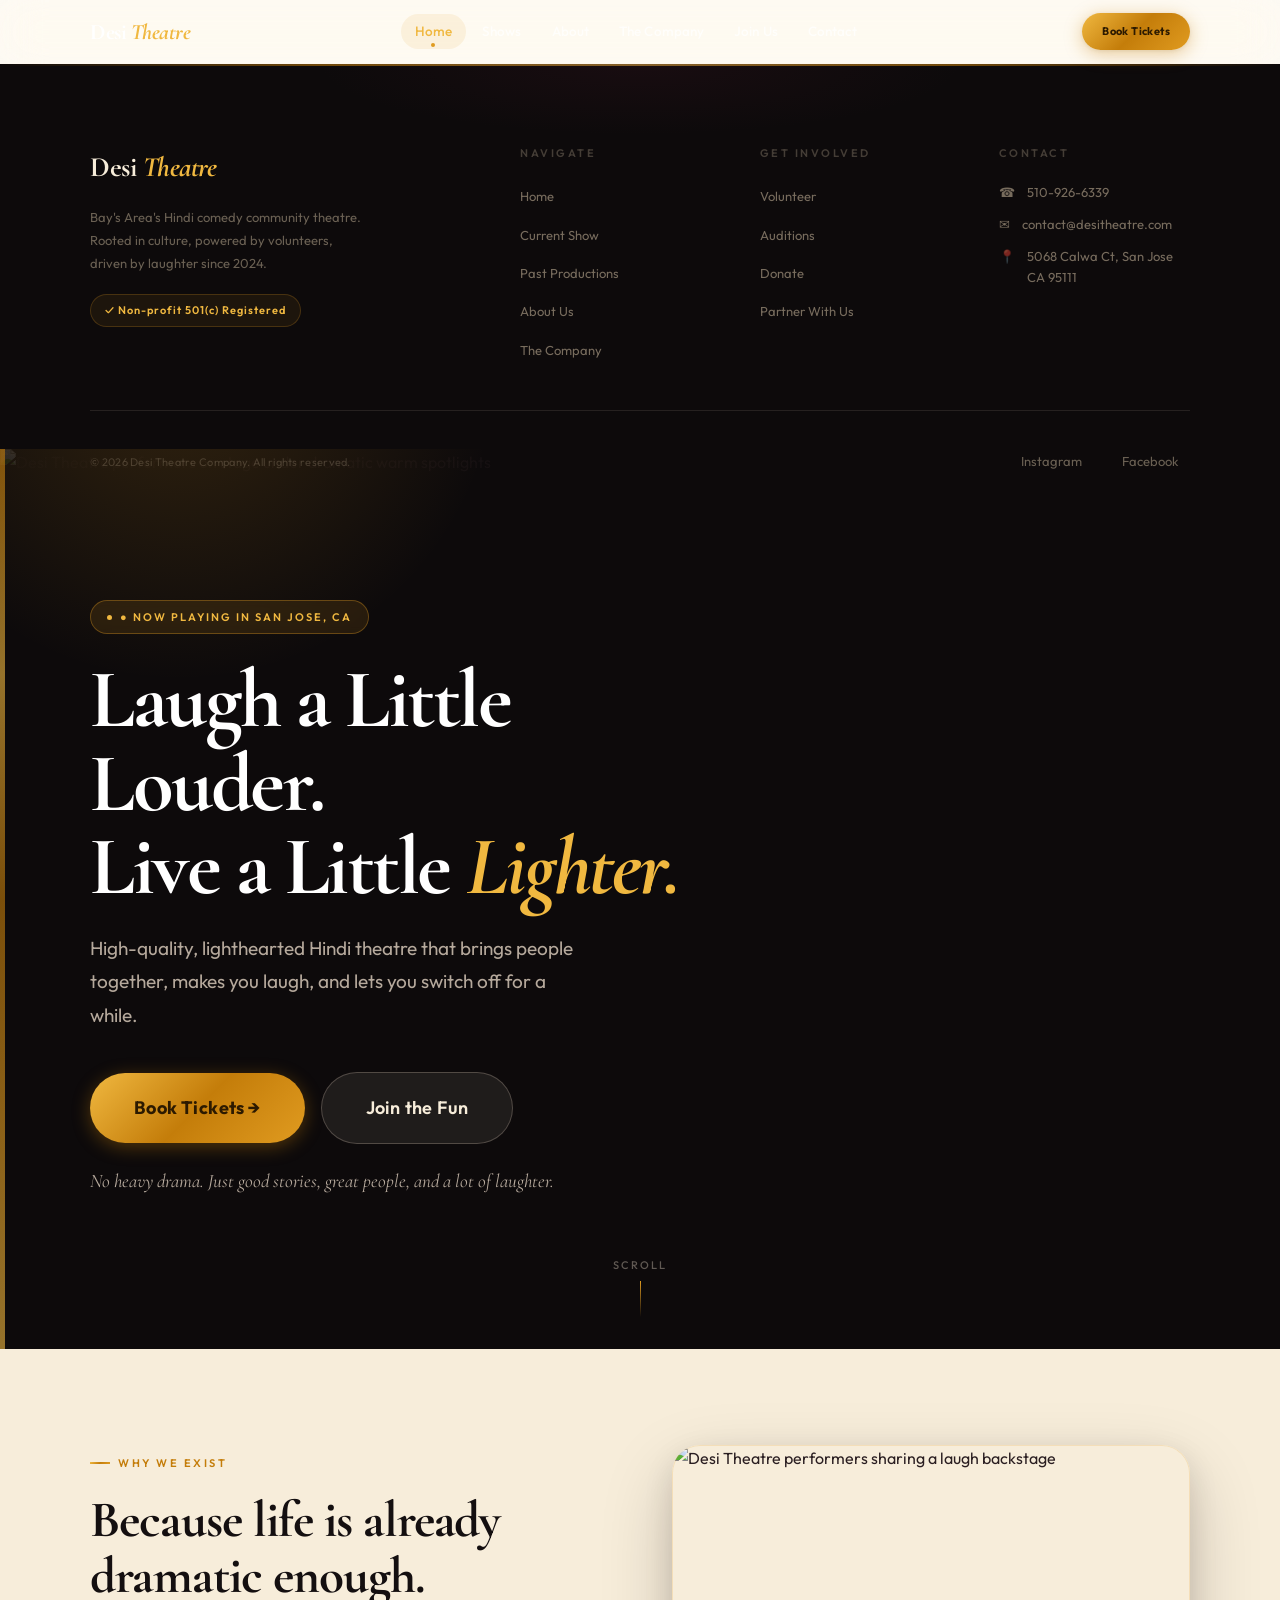
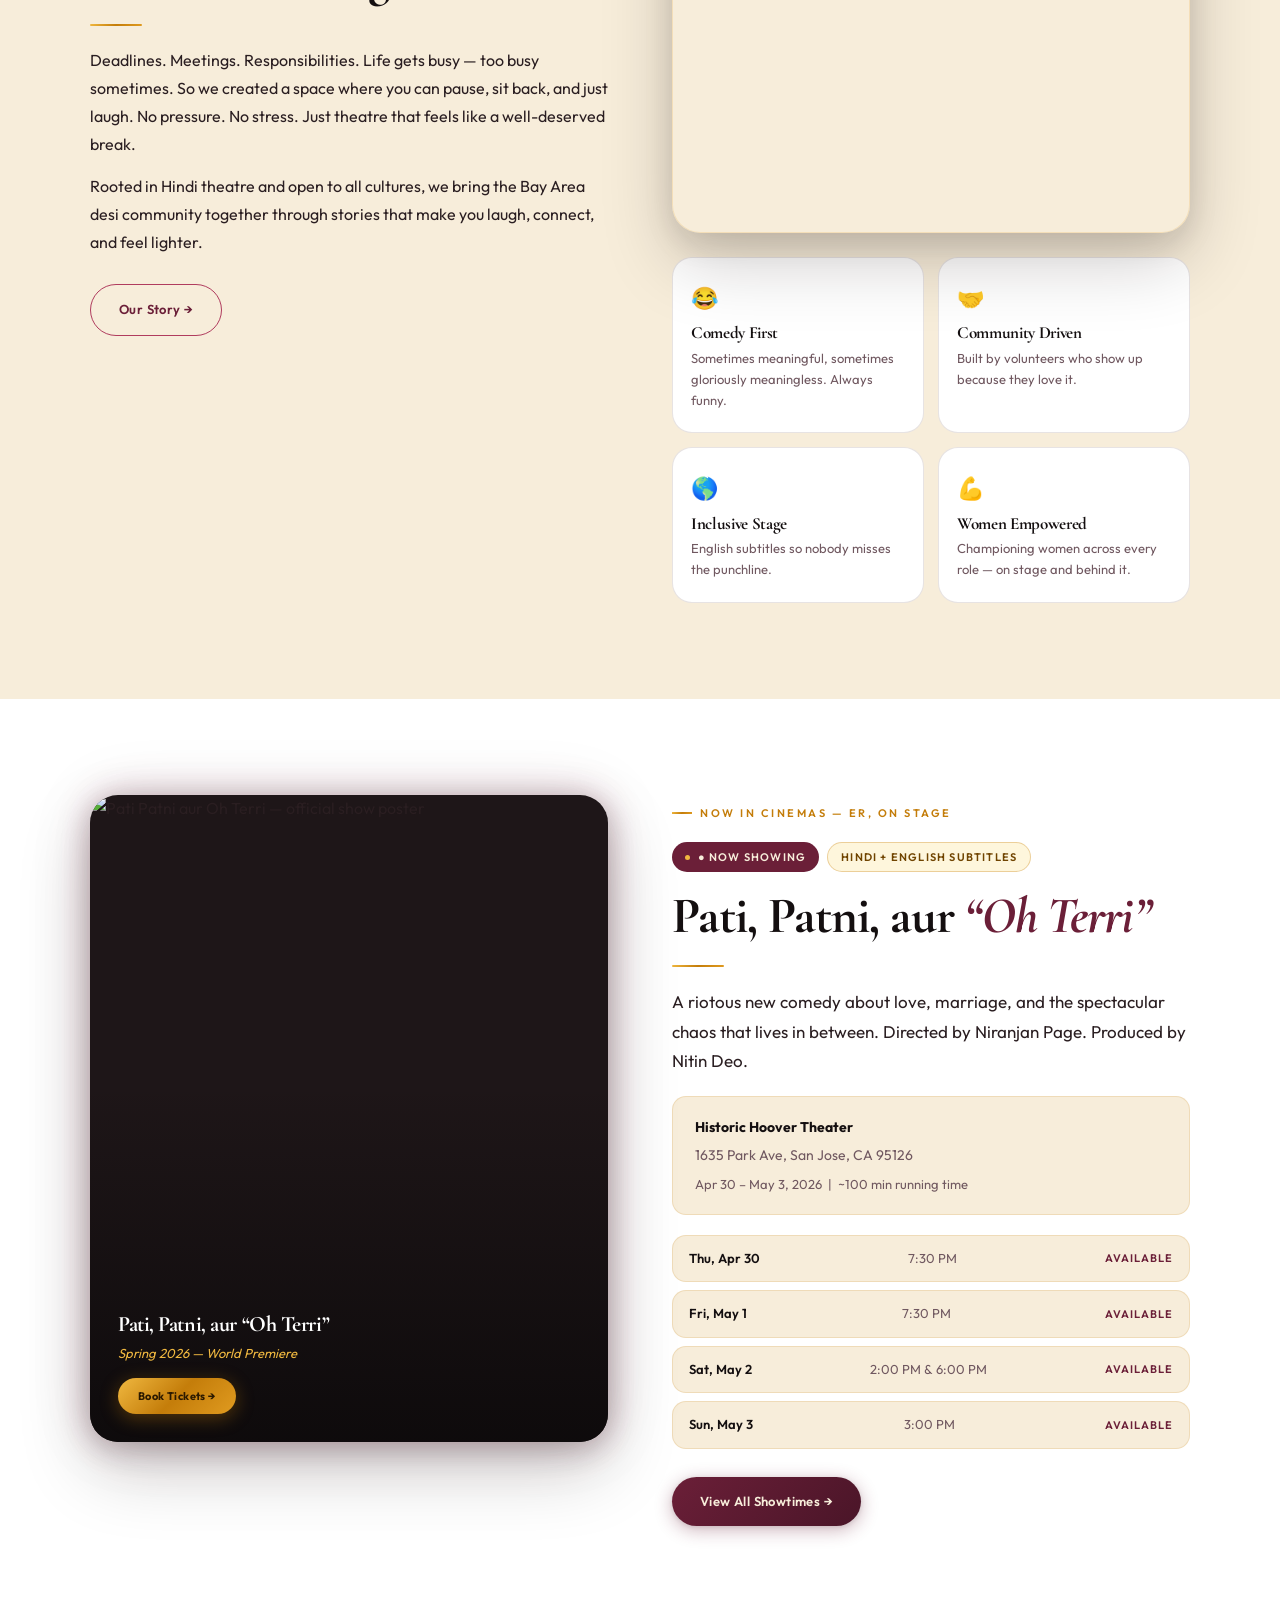
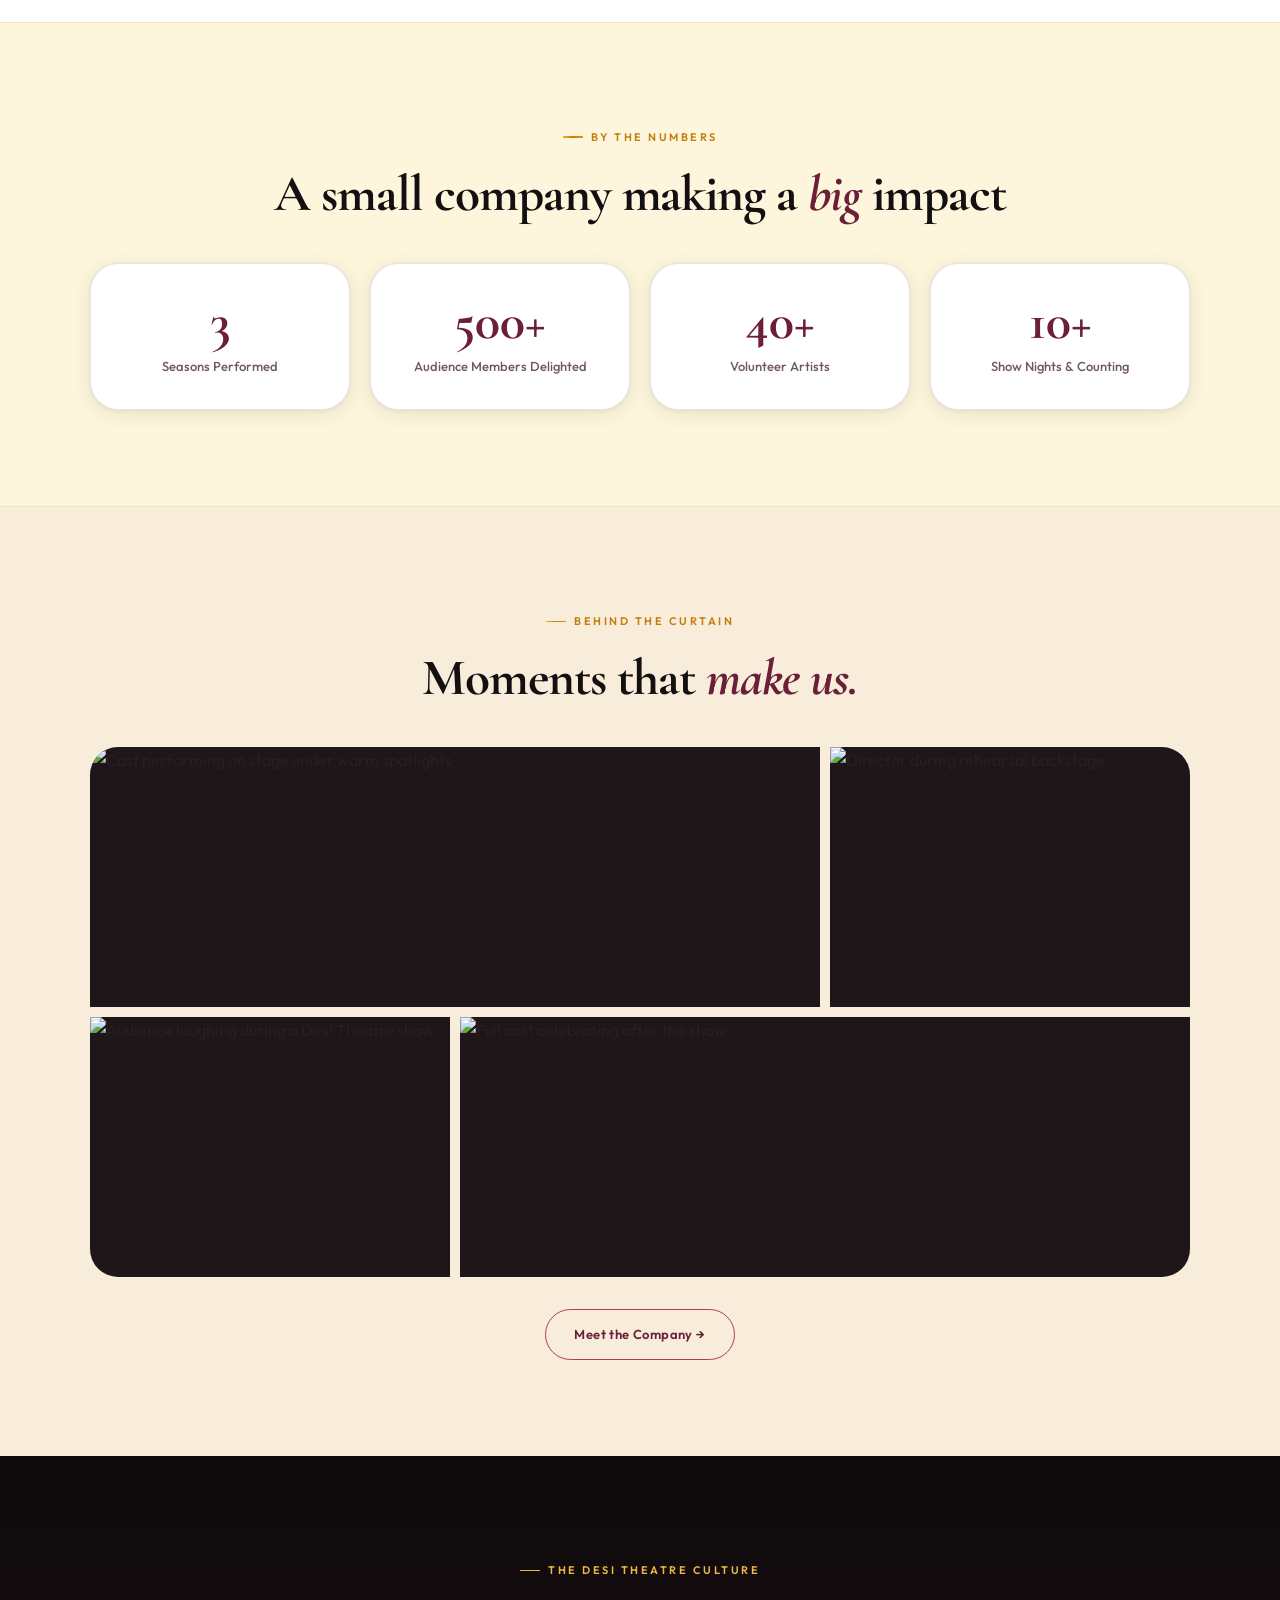
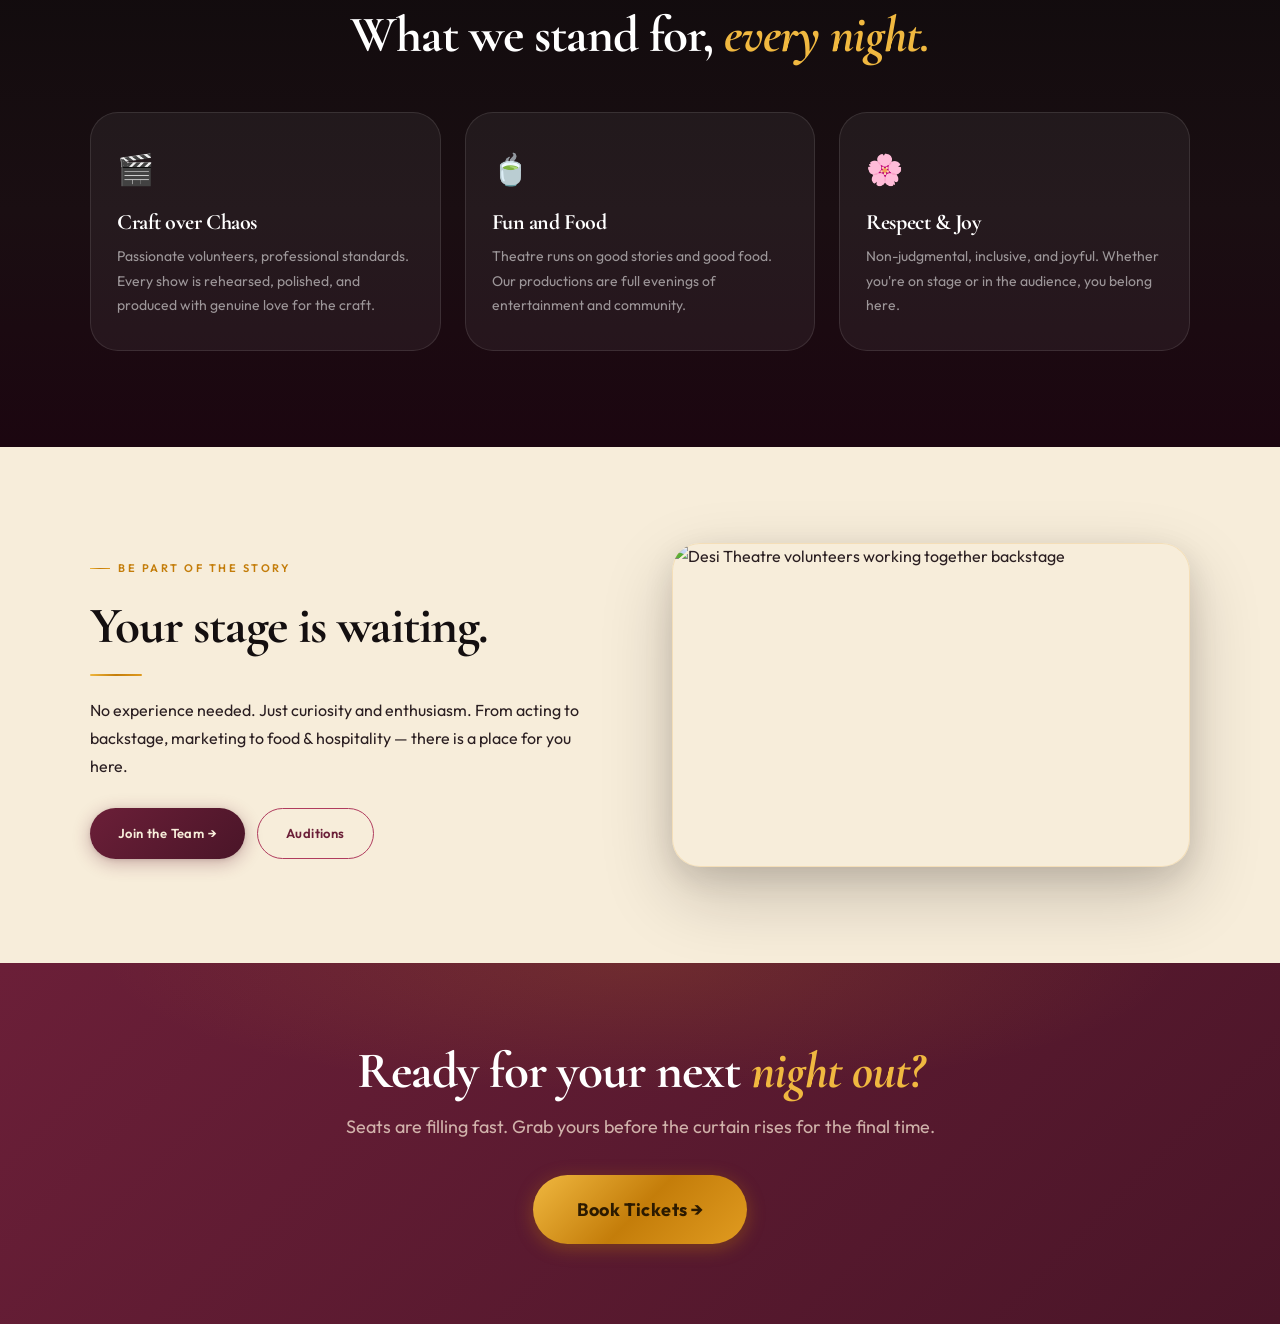
==== commit aaaa3851: "Add files via upload" ====
--- a/index.html
+++ b/index.html
@@ -1,68 +1,89 @@
 <!DOCTYPE html>
 <html lang="en">
 <head>
-  <meta charset="UTF-8" />
-  <meta name="viewport" content="width=device-width, initial-scale=1.0" />
+  <meta charset="UTF-8"/>
+  <meta name="viewport" content="width=device-width, initial-scale=1.0"/>
   <title>Desi Theatre — Bay Area Hindi Comedy Naatak</title>
-  <meta name="description" content="Bay Area's finest Hindi comedy community theatre. High-quality naatak that makes you laugh, connect, and feel lighter. Performing in San Jose, CA." />
-  <link rel="stylesheet" href="css/style.css" />
+  <meta name="description" content="Bay Area's finest Hindi comedy community theatre. High-quality naatak that makes you laugh, connect, and feel lighter. Performing in San Jose, CA."/>
+  <link rel="stylesheet" href="css/style.css"/>
   <style>
-    .why-pillars{display:grid;grid-template-columns:repeat(2,1fr);gap:16px;}
-    .pillar{background:#fff;border:0.5px solid var(--bdr-soft);border-radius:var(--r-lg);padding:24px 20px;transition:all var(--ease-base);}
-    .pillar:hover{border-color:var(--bdr-gold-s);box-shadow:var(--sh-card);transform:translateY(-2px);}
-    .pillar-icon{font-size:24px;margin-bottom:10px;}
-    .pillar h4{font-family:var(--ff-display);font-size:18px;color:var(--coal-900);margin-bottom:6px;}
-    .pillar p{font-size:13px;color:var(--txt-muted);line-height:1.65;}
-    .show-poster-home{border-radius:var(--r-xl);overflow:hidden;background:var(--coal-800);aspect-ratio:4/5;position:relative;box-shadow:var(--sh-xl),var(--sh-glow-b);}
-    .show-poster-home img{width:100%;height:100%;object-fit:cover;object-position:center top;}
-    .show-poster-home::after{content:'';position:absolute;bottom:0;left:0;right:0;height:55%;background:linear-gradient(to top,rgba(13,10,11,0.92),transparent);}
-    .show-poster-overlay{position:absolute;bottom:0;left:0;right:0;padding:28px;z-index:2;}
-    .show-poster-overlay h3{font-family:var(--ff-display);font-size:24px;color:#fff;margin-bottom:4px;}
-    .show-poster-overlay p{font-size:13px;color:var(--gold-300);font-style:italic;margin-bottom:16px;}
-    .stats-row{display:grid;grid-template-columns:repeat(4,1fr);gap:20px;}
-    .home-gallery{display:grid;grid-template-columns:repeat(3,1fr);grid-template-rows:260px 260px;gap:12px;}
-    .hg-item{border-radius:var(--r-lg);overflow:hidden;background:var(--coal-800);position:relative;}
-    .hg-item img{width:100%;height:100%;object-fit:cover;transition:transform var(--ease-slow);}
-    .hg-item:hover img{transform:scale(1.05);}
-    .hg-1{grid-column:1/3;grid-row:1/2;}
-    .hg-2{grid-column:3/4;grid-row:1/2;}
-    .hg-3{grid-column:1/2;grid-row:2/3;}
-    .hg-4{grid-column:2/4;grid-row:2/3;}
-    .culture-cards{display:grid;grid-template-columns:repeat(3,1fr);gap:24px;margin-top:48px;}
-    .culture-card{background:rgba(255,255,255,0.05);border:0.5px solid rgba(255,255,255,0.09);border-radius:var(--r-xl);padding:32px 26px;transition:all var(--ease-base);}
-    .culture-card:hover{background:rgba(255,255,255,0.08);}
-    .culture-icon{font-size:28px;margin-bottom:16px;}
-    .culture-card h3{font-family:var(--ff-display);font-size:22px;color:#fff;margin-bottom:10px;}
-    .culture-card p{font-size:14px;color:rgba(255,255,255,0.52);line-height:1.75;}
-    .cta-band{background:var(--gr-burg);padding:80px 40px;text-align:center;position:relative;overflow:hidden;}
-    .cta-band::before{content:'';position:absolute;inset:0;background:radial-gradient(ellipse 70% 60% at 50% 0%,rgba(224,155,32,0.12) 0%,transparent 60%);}
-    .cta-band-inner{position:relative;z-index:1;max-width:700px;margin:0 auto;}
-    .cta-band h2{color:#fff;margin-bottom:12px;}
-    .cta-band p{color:rgba(253,237,218,0.72);font-size:18px;margin-bottom:32px;}
-    @media(max-width:768px){
-      .why-pillars{grid-template-columns:1fr;}
-      .stats-row{grid-template-columns:repeat(2,1fr);}
-      .culture-cards{grid-template-columns:1fr;}
-      .home-gallery{grid-template-columns:1fr 1fr;grid-template-rows:180px 180px 180px;}
-      .hg-1{grid-column:1/3;}
-      .hg-2{grid-column:1/2;grid-row:2/3;}
-      .hg-3{grid-column:2/3;grid-row:2/3;}
-      .hg-4{grid-column:1/3;grid-row:3/4;}
-      .cta-band{padding:56px 20px;}
+    /* ── Why pillars ── */
+    .why-pillars { display: grid; grid-template-columns: 1fr 1fr; gap: 14px; margin-top: 24px; }
+    .pillar { background: #fff; border: 0.5px solid var(--bdr-soft); border-radius: var(--r-lg); padding: 22px 18px; transition: all var(--ease-base); }
+    .pillar:hover { border-color: var(--bdr-gold-s); box-shadow: var(--sh-card); transform: translateY(-2px); }
+    .pillar-icon { font-size: 22px; margin-bottom: 8px; }
+    .pillar h4 { font-family: var(--ff-display); font-size: 17px; color: var(--coal-900); margin-bottom: 5px; font-weight: 700; }
+    .pillar p { font-size: 13px; color: var(--txt-muted); line-height: 1.6; }
+
+    /* ── Show poster ── */
+    .show-poster-home { border-radius: var(--r-xl); overflow: hidden; background: var(--coal-800); aspect-ratio: 4/5; position: relative; box-shadow: var(--sh-xl), var(--sh-glow-b); }
+    .show-poster-home img { width: 100%; height: 100%; object-fit: cover; object-position: center top; display: block; }
+    .show-poster-home::after { content: ''; position: absolute; bottom: 0; left: 0; right: 0; height: 55%; background: linear-gradient(to top, rgba(13,10,11,0.94), transparent); }
+    .show-poster-overlay { position: absolute; bottom: 0; left: 0; right: 0; padding: 28px; z-index: 2; }
+    .show-poster-overlay h3 { font-family: var(--ff-display); font-size: 22px; color: #fff; margin-bottom: 4px; line-height: 1.2; }
+    .show-poster-overlay p { font-size: 13px; color: var(--gold-300); font-style: italic; margin-bottom: 14px; }
+
+    /* ── Stats ── */
+    .stats-row { display: grid; grid-template-columns: repeat(4,1fr); gap: 20px; }
+
+    /* ── Gallery ── */
+    .home-gallery { display: grid; grid-template-columns: repeat(3,1fr); grid-template-rows: 260px 260px; gap: 10px; border-radius: var(--r-xl); overflow: hidden; }
+    .hg-item { overflow: hidden; background: var(--coal-800); position: relative; }
+    .hg-item img { width: 100%; height: 100%; object-fit: cover; transition: transform var(--ease-slow); display: block; }
+    .hg-item:hover img { transform: scale(1.06); }
+    .hg-1 { grid-column: 1/3; grid-row: 1/2; }
+    .hg-2 { grid-column: 3/4; grid-row: 1/2; }
+    .hg-3 { grid-column: 1/2; grid-row: 2/3; }
+    .hg-4 { grid-column: 2/4; grid-row: 2/3; }
+
+    /* ── Culture cards ── */
+    .culture-cards { display: grid; grid-template-columns: repeat(3,1fr); gap: 24px; margin-top: 48px; }
+    .culture-card { background: rgba(255,255,255,0.05); border: 0.5px solid rgba(255,255,255,0.10); border-radius: var(--r-xl); padding: 32px 26px; transition: all var(--ease-base); }
+    .culture-card:hover { background: rgba(255,255,255,0.09); transform: translateY(-2px); }
+    .culture-icon { font-size: 30px; margin-bottom: 16px; }
+    .culture-card h3 { font-family: var(--ff-display); font-size: 22px; color: #fff; margin-bottom: 10px; }
+    .culture-card p { font-size: 14px; color: rgba(255,255,255,0.55); line-height: 1.75; }
+
+    /* ── CTA band ── */
+    .cta-band { background: var(--gr-burg); padding: 80px 40px; text-align: center; position: relative; overflow: hidden; }
+    .cta-band::before { content: ''; position: absolute; inset: 0; background: radial-gradient(ellipse 70% 60% at 50% 0%, rgba(224,155,32,0.13) 0%, transparent 60%); }
+    .cta-band-inner { position: relative; z-index: 1; max-width: 680px; margin: 0 auto; }
+    .cta-band h2 { color: #fff; margin-bottom: 12px; }
+    .cta-band p { color: rgba(253,237,218,0.72); font-size: 18px; margin-bottom: 32px; }
+
+    /* ── Venue info box ── */
+    .venue-box { background: var(--bg-warm); border: 0.5px solid var(--bdr-gold-s); border-radius: var(--r-md); padding: 18px 22px; margin: 20px 0; }
+    .venue-box p { font-size: 14px; margin: 0; }
+    .venue-box p + p { margin-top: 3px; }
+
+    /* ── Responsive ── */
+    @media (max-width: 900px) {
+      .why-pillars { grid-template-columns: 1fr 1fr; }
+      .stats-row { grid-template-columns: repeat(2,1fr); }
+      .culture-cards { grid-template-columns: 1fr 1fr; }
+      .home-gallery { grid-template-columns: 1fr 1fr; grid-template-rows: 180px 180px 180px; }
+      .hg-1 { grid-column: 1/3; grid-row: 1/2; }
+      .hg-2 { grid-column: 1/2; grid-row: 2/3; }
+      .hg-3 { grid-column: 2/3; grid-row: 2/3; }
+      .hg-4 { grid-column: 1/3; grid-row: 3/4; }
     }
-    @media(max-width:480px){
-      .home-gallery{grid-template-columns:1fr;grid-template-rows:auto;}
-      .hg-1,.hg-2,.hg-3,.hg-4{grid-column:auto;grid-row:auto;height:220px;}
+    @media (max-width: 600px) {
+      .why-pillars { grid-template-columns: 1fr; }
+      .culture-cards { grid-template-columns: 1fr; }
+      .stats-row { grid-template-columns: repeat(2,1fr); gap: 12px; }
+      .home-gallery { grid-template-columns: 1fr; grid-template-rows: auto; border-radius: var(--r-lg); }
+      .hg-1,.hg-2,.hg-3,.hg-4 { grid-column: auto; grid-row: auto; height: 200px; }
+      .cta-band { padding: 56px 20px; }
     }
   </style>
 </head>
 <body>
   <script src="css/shared.js"></script>
 
-  <!-- HERO BANNER · image: images/index-hero-1.jpg -->
+  <!-- ═══════════ HERO BANNER · image: images/index-hero-1.jpg ═══════════ -->
   <section class="hero-banner">
     <div class="hero-banner-bg">
-      <img src="images/index-hero-1.jpg" alt="Desi Theatre performers on stage under dramatic warm spotlights" />
+      <img src="images/index-hero-1.jpg" alt="Desi Theatre performers on stage under dramatic warm spotlights"/>
     </div>
     <div class="hero-banner-overlay"></div>
     <div class="hero-banner-spot"></div>
@@ -70,42 +91,39 @@
     <div class="hero-banner-inner">
       <div class="hero-banner-content">
         <div class="hero-badge fade-up delay-1">&#9679; Now Playing in San Jose, CA</div>
-        <h1 class="fade-up delay-2">Laugh a Little Louder. Live a Little <em>Lighter.</em></h1>
+        <h1 class="fade-up delay-2">Laugh a Little Louder.<br>Live a Little <em>Lighter.</em></h1>
         <p class="fade-up delay-3">High-quality, lighthearted Hindi theatre that brings people together, makes you laugh, and lets you switch off for a while.</p>
         <div class="hero-banner-actions fade-up delay-4">
           <a href="shows.html" class="btn btn-gold btn-xl">Book Tickets &rarr;</a>
-          <a href="join.html"  class="btn btn-ghost btn-xl">Join the Fun</a>
+          <a href="join.html" class="btn btn-ghost btn-xl">Join the Fun</a>
         </div>
         <p class="hero-banner-micro fade-up delay-5">No heavy drama. Just good stories, great people, and a lot of laughter.</p>
       </div>
     </div>
     <div class="hero-scroll-cue">Scroll</div>
-    <div class="hero-lights"></div>
-    <div class="hero-curtain-left"></div>
-    <div class="hero-curtain-right"></div>
-  </section>
-
-  <!-- WHY WE EXIST · image: images/index-backstage-2.jpg -->
+  </section>
+
+  <!-- ═══════════ WHY WE EXIST · image: images/index-backstage-2.jpg ═══════════ -->
   <section class="section section-cream">
     <div class="container">
-      <div class="grid-2" style="gap:var(--sp-16);">
-        <div class="split-content fade-up">
+      <div class="grid-2" style="gap: var(--sp-16); align-items: start;">
+        <div>
           <span class="section-eyebrow">Why We Exist</span>
           <h2>Because life is already dramatic enough.</h2>
           <div class="gold-rule"></div>
-          <p style="margin-top:var(--sp-2);">Deadlines. Meetings. Responsibilities. Life gets busy — too busy sometimes. So we created a space where you can pause, sit back, and just laugh. No pressure. No stress. Just theatre that feels like a well-deserved break.</p>
-          <p style="margin-top:var(--sp-4);">Rooted in Hindi theatre and open to all cultures, we bring the Bay Area desi community together through stories that make you laugh, connect, and feel lighter.</p>
-          <a href="about.html" class="btn btn-secondary" style="margin-top:var(--sp-8);">Our Story &rarr;</a>
-        </div>
-        <div>
-          <!-- Backstage candid: performers laughing together before a show -->
-          <div class="img-frame" style="aspect-ratio:4/3;margin-bottom:var(--sp-4);" class="fade-up delay-2">
-            <img src="images/index-backstage-2.jpg" alt="Desi Theatre performers sharing a laugh backstage before showtime" class="img-cover" />
+          <p style="margin-top: 16px;">Deadlines. Meetings. Responsibilities. Life gets busy — too busy sometimes. So we created a space where you can pause, sit back, and just laugh. No pressure. No stress. Just theatre that feels like a well-deserved break.</p>
+          <p style="margin-top: 14px;">Rooted in Hindi theatre and open to all cultures, we bring the Bay Area desi community together through stories that make you laugh, connect, and feel lighter.</p>
+          <a href="about.html" class="btn btn-secondary" style="margin-top: 28px; display: inline-flex;">Our Story &rarr;</a>
+        </div>
+        <div>
+          <!-- image: performers laughing backstage -->
+          <div class="img-frame" style="aspect-ratio: 4/3; margin-bottom: 16px;">
+            <img src="images/index-backstage-2.jpg" alt="Desi Theatre performers sharing a laugh backstage" class="img-cover"/>
           </div>
           <div class="why-pillars">
             <div class="pillar"><div class="pillar-icon">&#128514;</div><h4>Comedy First</h4><p>Sometimes meaningful, sometimes gloriously meaningless. Always funny.</p></div>
-            <div class="pillar"><div class="pillar-icon">&#129309;</div><h4>Community Driven</h4><p>Built by volunteers who show up because they love it, not because they're paid.</p></div>
-            <div class="pillar"><div class="pillar-icon">&#127758;</div><h4>Inclusive Stage</h4><p>English subtitles ensure nobody misses the punchline. All are welcome here.</p></div>
+            <div class="pillar"><div class="pillar-icon">&#129309;</div><h4>Community Driven</h4><p>Built by volunteers who show up because they love it.</p></div>
+            <div class="pillar"><div class="pillar-icon">&#127758;</div><h4>Inclusive Stage</h4><p>English subtitles so nobody misses the punchline.</p></div>
             <div class="pillar"><div class="pillar-icon">&#128170;</div><h4>Women Empowered</h4><p>Championing women across every role — on stage and behind it.</p></div>
           </div>
         </div>
@@ -113,128 +131,122 @@
     </div>
   </section>
 
-  <!-- CURRENT SHOW SPOTLIGHT · image: images/index-show-poster-3.jpg -->
-  <section class="section" style="background:var(--bg-surface);">
-    <div class="container">
-      <div class="grid-2" style="gap:var(--sp-16);align-items:start;">
-        <div class="show-poster-home fade-up">
-          <!-- Show poster — portrait, theatrical print style -->
-          <img src="images/index-show-poster-3.jpg" alt="Pati Patni aur Oh Terri official show poster — Desi Theatre Spring 2026" />
+  <!-- ═══════════ CURRENT SHOW · image: images/index-show-poster-3.jpg ═══════════ -->
+  <section class="section" style="background: #fff;">
+    <div class="container">
+      <div class="grid-2" style="gap: var(--sp-16); align-items: start;">
+        <div class="show-poster-home">
+          <img src="images/index-show-poster-3.jpg" alt="Pati Patni aur Oh Terri — official show poster"/>
           <div class="show-poster-overlay">
             <h3>Pati, Patni, aur &#8220;Oh Terri&#8221;</h3>
             <p>Spring 2026 &mdash; World Premiere</p>
             <a href="shows.html" class="btn btn-gold btn-sm">Book Tickets &rarr;</a>
           </div>
         </div>
-        <div class="split-content fade-up delay-2">
+        <div>
           <span class="section-eyebrow">Now in Cinemas &mdash; er, on Stage</span>
-          <div style="display:flex;gap:10px;flex-wrap:wrap;margin-bottom:var(--sp-5);">
-            <span class="tag tag-live">Now Showing</span>
+          <div style="display: flex; gap: 8px; flex-wrap: wrap; margin-bottom: 16px;">
+            <span class="tag tag-live">&#9679; Now Showing</span>
             <span class="tag tag-gold">Hindi + English Subtitles</span>
           </div>
-          <h2>Pati, Patni, aur <em class="serif-italic dark">&#8220;Oh Terri&#8221;</em></h2>
+          <h2>Pati, Patni, aur <em style="color: var(--burg-600); font-style: italic;">&#8220;Oh Terri&#8221;</em></h2>
           <div class="gold-rule"></div>
-          <p style="font-size:17px;margin-top:var(--sp-2);">A riotous new comedy about love, marriage, and the spectacular chaos that lives in between. Directed by Niranjan Page. Produced by Nitin Deo.</p>
-          <div style="background:var(--bg-warm);border:0.5px solid var(--bdr-gold-s);border-radius:var(--r-md);padding:18px 22px;margin:var(--sp-6) 0;">
-            <p style="font-size:14px;margin:0;"><strong style="color:var(--coal-900);">Historic Hoover Theater</strong></p>
-            <p style="font-size:14px;margin:4px 0 0;">1635 Park Ave, San Jose, CA 95126</p>
-            <p style="font-size:13px;color:var(--txt-muted);margin-top:6px;">Apr 30 &ndash; May 3, 2026 &nbsp;|&nbsp; ~100 min running time</p>
+          <p style="font-size: 17px; margin-top: 12px; color: var(--txt-body);">A riotous new comedy about love, marriage, and the spectacular chaos that lives in between. Directed by Niranjan Page. Produced by Nitin Deo.</p>
+          <div class="venue-box">
+            <p><strong style="color: var(--coal-900);">Historic Hoover Theater</strong></p>
+            <p style="color: var(--txt-muted);">1635 Park Ave, San Jose, CA 95126</p>
+            <p style="color: var(--txt-muted); margin-top: 6px; font-size: 13px;">Apr 30 &ndash; May 3, 2026 &nbsp;|&nbsp; ~100 min running time</p>
           </div>
           <div class="date-row"><span class="date-day">Thu, Apr 30</span><span class="date-time">7:30 PM</span><span class="date-status">Available</span></div>
           <div class="date-row"><span class="date-day">Fri, May 1</span><span class="date-time">7:30 PM</span><span class="date-status">Available</span></div>
           <div class="date-row"><span class="date-day">Sat, May 2</span><span class="date-time">2:00 PM &amp; 6:00 PM</span><span class="date-status">Available</span></div>
           <div class="date-row"><span class="date-day">Sun, May 3</span><span class="date-time">3:00 PM</span><span class="date-status">Available</span></div>
-          <a href="shows.html" class="btn btn-primary" style="margin-top:var(--sp-6);">View All Showtimes &rarr;</a>
-        </div>
-      </div>
-    </div>
-  </section>
-
-  <!-- STATS -->
+          <a href="shows.html" class="btn btn-primary" style="margin-top: 20px; display: inline-flex;">View All Showtimes &rarr;</a>
+        </div>
+      </div>
+    </div>
+  </section>
+
+  <!-- ═══════════ STATS ═══════════ -->
   <section class="section section-golden">
     <div class="container">
-      <div class="text-center mb-12">
+      <div class="text-center" style="margin-bottom: 40px;">
         <span class="section-eyebrow">By the Numbers</span>
-        <h2>A small company making a <em class="serif-italic dark">big</em> impact</h2>
+        <h2>A small company making a <em style="color: var(--burg-600); font-style: italic;">big</em> impact</h2>
       </div>
       <div class="stats-row">
-        <div class="stat-card fade-up delay-1"><div class="stat-num">3</div><div class="stat-label">Seasons Performed</div></div>
-        <div class="stat-card fade-up delay-2"><div class="stat-num">500+</div><div class="stat-label">Audience Members Delighted</div></div>
-        <div class="stat-card fade-up delay-3"><div class="stat-num">40+</div><div class="stat-label">Volunteer Artists</div></div>
-        <div class="stat-card fade-up delay-4"><div class="stat-num">10+</div><div class="stat-label">Show Nights &amp; Counting</div></div>
-      </div>
-    </div>
-  </section>
-
-  <!-- GALLERY
-       images/index-gallery-4.jpg  images/index-gallery-5.jpg
-       images/index-gallery-6.jpg  images/index-gallery-7.jpg -->
+        <div class="stat-card"><div class="stat-num">3</div><div class="stat-label">Seasons Performed</div></div>
+        <div class="stat-card"><div class="stat-num">500+</div><div class="stat-label">Audience Members Delighted</div></div>
+        <div class="stat-card"><div class="stat-num">40+</div><div class="stat-label">Volunteer Artists</div></div>
+        <div class="stat-card"><div class="stat-num">10+</div><div class="stat-label">Show Nights &amp; Counting</div></div>
+      </div>
+    </div>
+  </section>
+
+  <!-- ═══════════ GALLERY · images: index-gallery-4/5/6/7.jpg ═══════════ -->
   <section class="section section-cream">
     <div class="container">
-      <div class="text-center mb-12">
+      <div class="text-center" style="margin-bottom: 40px;">
         <span class="section-eyebrow">Behind the Curtain</span>
-        <h2>Moments that <em class="serif-italic dark">make us.</em></h2>
+        <h2>Moments that <em style="color: var(--burg-600); font-style: italic;">make us.</em></h2>
       </div>
       <div class="home-gallery">
-        <!-- Wide: full cast on stage mid-performance, dramatic warm lighting -->
-        <div class="hg-item hg-1"><img src="images/index-gallery-4.jpg" alt="Desi Theatre cast performing on stage under warm spotlights" /></div>
-        <!-- Portrait: director or lead actor candid rehearsal close-up -->
-        <div class="hg-item hg-2"><img src="images/index-gallery-5.jpg" alt="Director during rehearsal, Desi Theatre backstage" /></div>
-        <!-- Square: audience laughing, warm theatre ambience -->
-        <div class="hg-item hg-3"><img src="images/index-gallery-6.jpg" alt="Audience members laughing and enjoying a Desi Theatre show" /></div>
-        <!-- Wide: full cast group photo or post-show celebration -->
-        <div class="hg-item hg-4"><img src="images/index-gallery-7.jpg" alt="Full cast and crew celebrating after a successful Desi Theatre show" /></div>
-      </div>
-      <div class="text-center" style="margin-top:var(--sp-8);">
+        <div class="hg-item hg-1"><img src="images/index-gallery-4.jpg" alt="Cast performing on stage under warm spotlights"/></div>
+        <div class="hg-item hg-2"><img src="images/index-gallery-5.jpg" alt="Director during rehearsal backstage"/></div>
+        <div class="hg-item hg-3"><img src="images/index-gallery-6.jpg" alt="Audience laughing during a Desi Theatre show"/></div>
+        <div class="hg-item hg-4"><img src="images/index-gallery-7.jpg" alt="Full cast celebrating after the show"/></div>
+      </div>
+      <div class="text-center" style="margin-top: 32px;">
         <a href="team.html" class="btn btn-secondary">Meet the Company &rarr;</a>
       </div>
     </div>
   </section>
 
-  <!-- CULTURE DARK -->
+  <!-- ═══════════ CULTURE (dark) ═══════════ -->
   <section class="section section-stage">
     <div class="container">
       <div class="text-center">
         <span class="section-eyebrow light">The Desi Theatre Culture</span>
-        <h2 style="color:#fff;">What we stand for, <em class="serif-italic">every night.</em></h2>
+        <h2 style="color: #fff; margin-top: 8px;">What we stand for, <em style="color: var(--gold-300); font-style: italic;">every night.</em></h2>
       </div>
       <div class="culture-cards">
-        <div class="culture-card fade-up delay-1"><div class="culture-icon">&#127916;</div><h3>Craft over Chaos</h3><p>Passionate volunteers, professional standards. Every show is rehearsed, polished, and produced with love.</p></div>
-        <div class="culture-card fade-up delay-2"><div class="culture-icon">&#127861;</div><h3>Fun and Food</h3><p>Theatre runs on good stories and good food. Our productions are full evenings of entertainment and community.</p></div>
-        <div class="culture-card fade-up delay-3"><div class="culture-icon">&#127800;</div><h3>Respect &amp; Joy</h3><p>A non-judgmental, inclusive, joyful environment. Whether on stage or in the audience, you belong here.</p></div>
-      </div>
-    </div>
-  </section>
-
-  <!-- JOIN CTA · image: images/index-join-8.jpg -->
+        <div class="culture-card"><div class="culture-icon">&#127916;</div><h3>Craft over Chaos</h3><p>Passionate volunteers, professional standards. Every show is rehearsed, polished, and produced with genuine love for the craft.</p></div>
+        <div class="culture-card"><div class="culture-icon">&#127861;</div><h3>Fun and Food</h3><p>Theatre runs on good stories and good food. Our productions are full evenings of entertainment and community.</p></div>
+        <div class="culture-card"><div class="culture-icon">&#127800;</div><h3>Respect &amp; Joy</h3><p>Non-judgmental, inclusive, and joyful. Whether you're on stage or in the audience, you belong here.</p></div>
+      </div>
+    </div>
+  </section>
+
+  <!-- ═══════════ JOIN · image: images/index-join-8.jpg ═══════════ -->
   <section class="section section-cream">
     <div class="container">
-      <div class="grid-2" style="gap:var(--sp-16);">
-        <div class="split-content fade-up">
+      <div class="grid-2" style="gap: var(--sp-16); align-items: center;">
+        <div>
           <span class="section-eyebrow">Be Part of the Story</span>
           <h2>Your stage is waiting.</h2>
           <div class="gold-rule"></div>
-          <p style="margin-top:var(--sp-2);">No experience needed. Just curiosity and enthusiasm. From acting to backstage, marketing to food &amp; hospitality — there is a place for you here.</p>
-          <div style="display:flex;gap:var(--sp-3);flex-wrap:wrap;margin-top:var(--sp-8);">
+          <p style="margin-top: 14px;">No experience needed. Just curiosity and enthusiasm. From acting to backstage, marketing to food &amp; hospitality — there is a place for you here.</p>
+          <div style="display: flex; gap: 12px; flex-wrap: wrap; margin-top: 28px;">
             <a href="join.html" class="btn btn-primary">Join the Team &rarr;</a>
-            <a href="join.html#auditions" class="btn btn-secondary">Register for Auditions</a>
-          </div>
-        </div>
-        <!-- Volunteers working: warm, energetic ensemble scene -->
-        <div class="img-frame img-landscape fade-up delay-2">
-          <img src="images/index-join-8.jpg" alt="Desi Theatre volunteers working together backstage with energy and enthusiasm" class="img-cover" />
-        </div>
-      </div>
-    </div>
-  </section>
-
-  <!-- FINAL CTA -->
+            <a href="join.html#auditions" class="btn btn-secondary">Auditions</a>
+          </div>
+        </div>
+        <!-- image: volunteers working together -->
+        <div class="img-frame" style="aspect-ratio: 16/10;">
+          <img src="images/index-join-8.jpg" alt="Desi Theatre volunteers working together backstage" class="img-cover"/>
+        </div>
+      </div>
+    </div>
+  </section>
+
+  <!-- ═══════════ CTA BAND ═══════════ -->
   <section class="cta-band">
     <div class="cta-band-inner">
-      <h2>Ready for your next <em class="serif-italic">night out?</em></h2>
+      <h2>Ready for your next <em style="font-style: italic; color: var(--gold-300);">night out?</em></h2>
       <p>Seats are filling fast. Grab yours before the curtain rises for the final time.</p>
       <a href="shows.html" class="btn btn-gold btn-xl">Book Tickets &rarr;</a>
     </div>
   </section>
+
 </body>
 </html>
--- a/css/style.css
+++ b/css/style.css
@@ -1,269 +1,903 @@
-@import url('https://fonts.googleapis.com/css2?family=Playfair+Display:ital,wght@0,400;0,700;0,900;1,400;1,700&family=DM+Sans:wght@300;400;500;600&display=swap');
-
-/* ─── RESET & BASE ─── */
-*, *::before, *::after { margin: 0; padding: 0; box-sizing: border-box; }
-html { scroll-behavior: smooth; }
-body { font-family: var(--sans); background: var(--cream); color: var(--ink); line-height: 1.6; -webkit-font-smoothing: antialiased; }
-img { max-width: 100%; display: block; }
-a { text-decoration: none; color: inherit; }
-ul { list-style: none; }
-button { cursor: pointer; font-family: var(--sans); border: none; }
-
-/* ─── CSS VARIABLES ─── */
+/* ═══════════════════════════════════════════════════════════════════════
+   DESI THEATRE — Premium Design System v2
+   Theatrical · Warm · Joyful · Luxurious · Cultural
+   ═══════════════════════════════════════════════════════════════════════ */
+
+@import url('https://fonts.googleapis.com/css2?family=Cormorant+Garamond:ital,wght@0,400;0,600;0,700;1,400;1,600;1,700&family=Outfit:wght@300;400;500;600&display=swap');
+
+/* 1 — COLOR TOKENS */
 :root {
-  --saffron:       #E8600A;
-  --saffron-hover: #C44F06;
-  --saffron-light: #FEF0E4;
-  --saffron-mid:   #F5A05A;
-  --saffron-dark:  #7A3002;
-  --cream:         #FDF8F2;
-  --cream-dark:    #F5EDE0;
-  --ink:           #1A1208;
-  --ink-light:     #2E2010;
-  --muted:         #7A6A55;
-  --muted-light:   #A89070;
-  --white:         #FFFFFF;
-  --border:        rgba(26,18,8,0.10);
-  --border-strong: rgba(26,18,8,0.20);
-  --sans:          'DM Sans', sans-serif;
-  --serif:         'Playfair Display', serif;
-  --shadow-sm:     0 2px 8px rgba(26,18,8,0.06);
-  --shadow-md:     0 6px 24px rgba(26,18,8,0.10);
-  --shadow-lg:     0 16px 48px rgba(26,18,8,0.14);
-  --radius-sm:     8px;
-  --radius-md:     14px;
-  --radius-lg:     22px;
-  --radius-xl:     32px;
-}
-
-/* ─── TYPOGRAPHY ─── */
-h1, h2, h3, h4 { font-family: var(--serif); font-weight: 700; line-height: 1.15; letter-spacing: -0.03em; }
-h1 { font-size: clamp(38px, 5vw, 64px); }
-h2 { font-size: clamp(28px, 3.5vw, 44px); }
-h3 { font-size: clamp(20px, 2.5vw, 28px); }
-h4 { font-size: 18px; }
-p { font-size: 16px; line-height: 1.75; color: var(--muted); }
-.serif-italic { font-style: italic; color: var(--saffron); }
-.section-label {
-  display: inline-block;
-  font-family: var(--sans);
+  --burg-900: #1C0610; --burg-800: #2E0D1C; --burg-700: #4A1528;
+  --burg-600: #6B1F38; --burg-500: #8C2748; --burg-400: #B03C5E;
+  --burg-300: #D4748E; --burg-200: #EAB4C2; --burg-100: #F7E4E9; --burg-50: #FDF4F6;
+
+  --gold-900: #2C1A00; --gold-800: #4A2E00; --gold-700: #704400;
+  --gold-600: #9A5F00; --gold-500: #C47D0A; --gold-400: #E09B20;
+  --gold-300: #F0B840; --gold-200: #F7D278; --gold-100: #FBE9B0; --gold-50: #FEF6DC;
+
+  --plum-700: #381E58; --plum-600: #502B7A; --plum-500: #6B3D9E;
+  --plum-300: #B48AD8; --plum-100: #EFE3F8;
+
+  --cream-50:  #FDFAF4; --cream-100: #F7EDDA; --cream-200: #EDD8B8;
+  --cream-400: #D4AA7D; --cream-600: #BF9060; --cream-800: #6B4A20;
+
+  --coal-950: #0D0A0B; --coal-900: #140F10; --coal-800: #1E1618;
+  --coal-700: #2A1E21; --coal-600: #3A2C2F; --coal-500: #4E3D40;
+  --coal-400: #705860; --coal-300: #9A808A; --coal-200: #C4ADB5; --coal-50: #F5F0F2;
+
+  --coral-500: #E05C40; --coral-300: #F4A090; --coral-100: #FDEAE5;
+
+  /* ── Semantic Background ── */
+  --bg-stage:   var(--coal-950);
+  --bg-surface: var(--cream-50);
+  --bg-raised:  #FFFFFF;
+  --bg-warm:    var(--cream-100);
+  --bg-golden:  var(--gold-50);
+  --bg-blush:   var(--burg-50);
+  --bg-curtain: var(--burg-800);
+
+  /* ── Semantic Text ── */
+  --txt-head:      var(--coal-900);
+  --txt-body:      var(--coal-700);
+  --txt-muted:     var(--coal-400);
+  --txt-subtle:    var(--coal-300);
+  --txt-on-dark:   var(--cream-100);
+  --txt-on-dark-m: rgba(253,237,218,0.60);
+  --txt-gold:      var(--gold-500);
+  --txt-burg:      var(--burg-600);
+
+  /* ── Semantic Borders ── */
+  --bdr-hair:     rgba(60,30,25,0.07);
+  --bdr-soft:     rgba(60,30,25,0.12);
+  --bdr-med:      rgba(60,30,25,0.20);
+  --bdr-strong:   rgba(60,30,25,0.36);
+  --bdr-gold:     rgba(196,125,10,0.32);
+  --bdr-gold-s:   rgba(196,125,10,0.16);
+  --bdr-dark:     rgba(253,237,218,0.10);
+  --bdr-dark-s:   rgba(253,237,218,0.22);
+
+  /* ── Fonts ── */
+  --ff-display: 'Cormorant Garamond', Georgia, serif;
+  --ff-body:    'Outfit', 'Segoe UI', sans-serif;
+
+  /* ── Type Scale ── */
+  --fs-xs: 11px; --fs-sm: 13px; --fs-base: 16px; --fs-md: 18px;
+  --fs-lg: 22px; --fs-xl: 28px; --fs-2xl: 36px; --fs-3xl: 48px;
+  --fs-4xl: 64px; --fs-5xl: 84px;
+
+  /* ── Spacing ── */
+  --sp-1:4px; --sp-2:8px; --sp-3:12px; --sp-4:16px; --sp-5:20px;
+  --sp-6:24px; --sp-8:32px; --sp-10:40px; --sp-12:48px; --sp-16:64px;
+  --sp-20:80px; --sp-24:96px; --sp-32:128px;
+
+  /* ── Radii ── */
+  --r-xs:4px; --r-sm:8px; --r-md:14px; --r-lg:20px;
+  --r-xl:28px; --r-2xl:40px; --r-full:9999px;
+
+  /* ── Shadows ── */
+  --sh-sm:    0 2px 8px rgba(20,10,12,0.09), 0 1px 3px rgba(20,10,12,0.05);
+  --sh-md:    0 6px 24px rgba(20,10,12,0.13), 0 2px 8px rgba(20,10,12,0.07);
+  --sh-lg:    0 16px 48px rgba(20,10,12,0.17), 0 6px 18px rgba(20,10,12,0.09);
+  --sh-xl:    0 28px 72px rgba(20,10,12,0.20), 0 10px 30px rgba(20,10,12,0.11);
+  --sh-card:  0 4px 20px rgba(20,10,12,0.09), 0 1px 4px rgba(20,10,12,0.05);
+  --sh-card-h:0 12px 40px rgba(107,31,56,0.15), 0 4px 14px rgba(20,10,12,0.09);
+  --sh-btn-b: 0 4px 18px rgba(107,31,56,0.33), 0 1px 4px rgba(20,10,12,0.10);
+  --sh-btn-g: 0 4px 18px rgba(196,125,10,0.38), 0 1px 4px rgba(20,10,12,0.08);
+  --sh-glow-b:0 0 32px rgba(107,31,56,0.26), 0 0 64px rgba(107,31,56,0.10);
+  --sh-glow-g:0 0 32px rgba(224,155,32,0.20), 0 0 64px rgba(224,155,32,0.08);
+
+  /* ── Gradients ── */
+  --gr-stage:   linear-gradient(180deg, #0D0A0B 0%, #1A0E12 60%, #1C0610 100%);
+  --gr-curtain: linear-gradient(180deg, #2E0D1C 0%, #1C0610 100%);
+  --gr-gold:    linear-gradient(135deg, #F0B840 0%, #C47D0A 50%, #E09B20 100%);
+  --gr-gold-s:  linear-gradient(135deg, #FEF6DC 0%, #FBE9B0 100%);
+  --gr-burg:    linear-gradient(135deg, #6B1F38 0%, #4A1528 100%);
+  --gr-warm:    linear-gradient(160deg, #FDFAF4 0%, #F7EDDA 100%);
+  --gr-sheen:   linear-gradient(135deg, rgba(255,255,255,0.07) 0%, rgba(255,255,255,0) 55%);
+  --gr-spot:    radial-gradient(ellipse 70% 55% at 50% 0%, rgba(224,155,32,0.16) 0%, transparent 70%);
+
+  /* ── Motion ── */
+  --ease-fast:   150ms cubic-bezier(0.4,0,0.2,1);
+  --ease-base:   250ms cubic-bezier(0.4,0,0.2,1);
+  --ease-slow:   420ms cubic-bezier(0.4,0,0.2,1);
+  --ease-spring: 360ms cubic-bezier(0.34,1.56,0.64,1);
+}
+
+/* ═══════════════════════════════════════════════════════
+   COMPATIBILITY BRIDGE — maps legacy tokens → new system
+   Must come AFTER the base :root token definitions above
+   ═══════════════════════════════════════════════════════ */
+:root {
+  /* saffron → burgundy brand */
+  --saffron:        #6B1F38;
+  --saffron-light:  #F7E4E9;
+  --saffron-mid:    #B03C5E;
+  --saffron-dark:   #4A1528;
+
+  /* cream/surface aliases */
+  --cream:          #FDFAF4;
+  --cream-dark:     #F7EDDA;
+
+  /* text aliases */
+  --ink:            #140F10;
+  --ink-light:      #1E1618;
+  --muted:          #705860;
+  --muted-light:    #9A808A;
+  --white:          #FFFFFF;
+
+  /* border aliases */
+  --border:         rgba(60,30,25,0.12);
+  --border-strong:  rgba(60,30,25,0.36);
+
+  /* typography aliases */
+  --serif:          'Cormorant Garamond', Georgia, serif;
+  --sans:           'Outfit', 'Segoe UI', sans-serif;
+
+  /* radius aliases */
+  --radius-xs:      4px;
+  --radius-sm:      8px;
+  --radius-md:      14px;
+  --radius-lg:      20px;
+  --radius-xl:      28px;
+  --radius-2xl:     40px;
+  --radius-full:    9999px;
+
+  /* divider (old design used this) */
+  --divider:        2px;
+}
+
+/* 2 — RESET */
+*,*::before,*::after{margin:0;padding:0;box-sizing:border-box}
+html{scroll-behavior:smooth}
+body{font-family:var(--ff-body);background:var(--bg-surface);color:var(--txt-body);line-height:1.65;-webkit-font-smoothing:antialiased}
+img{max-width:100%;display:block}
+a{text-decoration:none;color:inherit}
+ul{list-style:none}
+button{cursor:pointer;font-family:var(--ff-body);border:none;background:none}
+input,select,textarea{font-family:var(--ff-body)}
+
+/* 3 — TYPOGRAPHY */
+h1,h2,h3,h4,h5{font-family:var(--ff-display);color:var(--txt-head);line-height:1.1;letter-spacing:-0.02em;font-weight:700}
+h1{font-size:clamp(var(--fs-3xl),6vw,var(--fs-5xl))}
+h2{font-size:clamp(var(--fs-2xl),4vw,var(--fs-4xl))}
+h3{font-size:clamp(var(--fs-xl),3vw,var(--fs-3xl))}
+h4{font-size:clamp(var(--fs-lg),2.5vw,var(--fs-2xl))}
+p{font-size:var(--fs-base);color:var(--txt-body);line-height:1.75}
+p.lead{font-size:var(--fs-md);line-height:1.75}
+
+.serif-italic{font-family:var(--ff-display);font-style:italic;color:var(--gold-300)}
+.serif-italic.dark{color:var(--gold-500)}
+
+.section-eyebrow{
+  display:inline-flex;align-items:center;gap:var(--sp-2);
+  font-family:var(--ff-body);font-size:var(--fs-xs);font-weight:600;
+  letter-spacing:2.5px;text-transform:uppercase;color:var(--txt-gold);
+  margin-bottom:var(--sp-5);
+}
+.section-eyebrow::before{content:'';width:20px;height:1.5px;background:var(--gr-gold);flex-shrink:0}
+.section-eyebrow.light{color:var(--gold-300)}
+.section-eyebrow.light::before{background:var(--gold-300)}
+
+/* 4 — LAYOUT */
+.container{max-width:1180px;margin:0 auto;padding:0 var(--sp-10)}
+.container-narrow{max-width:780px;margin:0 auto;padding:0 var(--sp-10)}
+.section{padding:var(--sp-24) 0}
+.section-sm{padding:var(--sp-16) 0}
+.section-lg{padding:var(--sp-32) 0}
+.grid-2{display:grid;grid-template-columns:1fr 1fr;gap:var(--sp-12);align-items:center}
+.grid-3{display:grid;grid-template-columns:repeat(3,1fr);gap:var(--sp-6)}
+.grid-4{display:grid;grid-template-columns:repeat(4,1fr);gap:var(--sp-5)}
+.text-center{text-align:center}
+.w-full{width:100%}
+.flex{display:flex}
+.flex-center{display:flex;align-items:center;justify-content:center}
+.flex-between{display:flex;align-items:center;justify-content:space-between}
+.flex-wrap{flex-wrap:wrap}
+.gap-2{gap:var(--sp-2)}.gap-3{gap:var(--sp-3)}.gap-4{gap:var(--sp-4)}.gap-6{gap:var(--sp-6)}
+.mt-2{margin-top:var(--sp-2)}.mt-4{margin-top:var(--sp-4)}.mt-6{margin-top:var(--sp-6)}
+.mt-8{margin-top:var(--sp-8)}.mt-10{margin-top:var(--sp-10)}.mt-12{margin-top:var(--sp-12)}
+.mt-16{margin-top:var(--sp-16)}.mt-24{margin-top:var(--sp-24)}
+.mb-4{margin-bottom:var(--sp-4)}.mb-6{margin-bottom:var(--sp-6)}.mb-8{margin-bottom:var(--sp-8)}
+.mb-12{margin-bottom:var(--sp-12)}.mb-16{margin-bottom:var(--sp-16)}
+
+/* 5 — ORNAMENT / DIVIDERS */
+.gold-rule{width:52px;height:2px;background:var(--gr-gold);border-radius:2px;margin:var(--sp-5) 0}
+.gold-rule.center{margin-left:auto;margin-right:auto}
+.ornament-divider{display:flex;align-items:center;gap:var(--sp-4);margin:var(--sp-8) 0}
+.ornament-divider::before,.ornament-divider::after{content:'';flex:1;height:0.5px;background:linear-gradient(90deg,transparent,var(--bdr-gold),transparent)}
+.ornament-divider span{font-family:var(--ff-display);font-size:var(--fs-lg);color:var(--gold-400);font-style:italic;opacity:0.65;user-select:none}
+
+/* 6 — TAGS */
+.tag{display:inline-flex;align-items:center;gap:var(--sp-2);font-size:var(--fs-xs);font-weight:600;letter-spacing:1.2px;text-transform:uppercase;padding:5px 13px;border-radius:var(--r-full);white-space:nowrap}
+.tag-gold{background:var(--gold-50);color:var(--gold-700);border:0.5px solid var(--bdr-gold)}
+.tag-burg{background:var(--burg-100);color:var(--burg-700);border:0.5px solid rgba(107,31,56,0.18)}
+.tag-dark{background:var(--coal-800);color:var(--cream-200);border:0.5px solid var(--bdr-dark)}
+.tag-plum{background:var(--plum-100);color:var(--plum-600);border:0.5px solid rgba(80,43,122,0.18)}
+.tag-muted{background:var(--cream-100);color:var(--txt-muted);border:0.5px solid var(--bdr-soft)}
+.tag-coral{background:var(--coral-100);color:#B03020;border:0.5px solid rgba(224,92,64,0.18)}
+.tag-live{background:var(--burg-600);color:var(--cream-100);animation:pulse-tag 2s ease-in-out infinite}
+.tag-live::before{content:'';width:5px;height:5px;border-radius:50%;background:var(--gold-300);animation:blink 1.5s ease-in-out infinite}
+@keyframes pulse-tag{0%,100%{box-shadow:0 0 0 2px rgba(107,31,56,0.22)}50%{box-shadow:0 0 0 5px rgba(107,31,56,0.10)}}
+@keyframes blink{0%,100%{opacity:1}50%{opacity:0.25}}
+
+/* 7 — BUTTONS */
+.btn{
+  display:inline-flex;align-items:center;justify-content:center;gap:var(--sp-2);
+  font-family:var(--ff-body);font-weight:600;font-size:var(--fs-sm);letter-spacing:0.4px;
+  padding:14px 28px;border-radius:var(--r-full);
+  cursor:pointer;white-space:nowrap;position:relative;overflow:hidden;
+  transition:all var(--ease-base);text-decoration:none;border:none;
+}
+.btn::before{content:'';position:absolute;inset:0;background:var(--gr-sheen);opacity:0;transition:opacity var(--ease-fast)}
+.btn:hover::before{opacity:1}
+.btn:active{transform:scale(0.976)}
+
+.btn-primary{background:var(--gr-burg);color:var(--cream-100);box-shadow:var(--sh-btn-b)}
+.btn-primary:hover{background:linear-gradient(135deg,#8C2748 0%,#6B1F38 100%);box-shadow:var(--sh-btn-b),var(--sh-glow-b);transform:translateY(-2px);color:var(--cream-50)}
+.btn-primary:focus-visible{outline:3px solid var(--burg-300);outline-offset:3px}
+
+.btn-gold{background:var(--gr-gold);color:var(--gold-900);box-shadow:var(--sh-btn-g);font-weight:700}
+.btn-gold:hover{background:linear-gradient(135deg,#F7D278 0%,#E09B20 50%,#F0B840 100%);box-shadow:var(--sh-btn-g),var(--sh-glow-g);transform:translateY(-2px)}
+.btn-gold:focus-visible{outline:3px solid var(--gold-300);outline-offset:3px}
+
+.btn-secondary{background:transparent;color:var(--burg-600);border:1.5px solid var(--burg-400)}
+.btn-secondary:hover{background:var(--burg-50);border-color:var(--burg-600);color:var(--burg-700);transform:translateY(-1px);box-shadow:var(--sh-sm)}
+.btn-secondary:focus-visible{outline:3px solid var(--burg-200);outline-offset:3px}
+
+.btn-ghost{background:rgba(253,237,218,0.08);color:var(--cream-100);border:1px solid var(--bdr-dark-s);backdrop-filter:blur(8px)}
+.btn-ghost:hover{background:rgba(253,237,218,0.15);border-color:rgba(253,237,218,0.38);transform:translateY(-1px)}
+.btn-ghost:focus-visible{outline:3px solid var(--cream-200);outline-offset:3px}
+
+.btn-cream{background:var(--cream-50);color:var(--coal-900);box-shadow:var(--sh-md);font-weight:600}
+.btn-cream:hover{background:#fff;transform:translateY(-2px);box-shadow:var(--sh-lg)}
+
+.btn-sm{padding:9px 20px;font-size:var(--fs-xs)}
+.btn-lg{padding:17px 36px;font-size:var(--fs-base)}
+.btn-xl{padding:20px 44px;font-size:var(--fs-md)}
+
+/* 8 — NAVIGATION */
+.nav{
+  position:sticky;top:0;z-index:500;height:72px;
+  background:rgba(13,10,11,0.90);
+  backdrop-filter:blur(20px) saturate(1.5);
+  -webkit-backdrop-filter:blur(20px) saturate(1.5);
+  border-bottom:0.5px solid var(--bdr-dark);
+}
+.nav::before{
+  content:'';position:absolute;top:0;left:0;right:0;height:1.5px;
+  background:linear-gradient(90deg,transparent 0%,var(--gold-500) 25%,var(--gold-300) 50%,var(--gold-500) 75%,transparent 100%);
+  opacity:0.55;
+}
+.nav-inner{
+  max-width:1180px;margin:0 auto;padding:0 var(--sp-10);
+  height:100%;display:flex;align-items:center;justify-content:space-between;
+}
+.nav-logo{font-family:var(--ff-display);font-size:24px;font-weight:700;color:var(--cream-100);letter-spacing:-0.5px;transition:color var(--ease-fast)}
+.nav-logo em{color:var(--gold-300);font-style:italic}
+.nav-logo:hover{color:var(--gold-100)}
+.nav-links{display:flex;align-items:center;gap:var(--sp-1)}
+.nav-links a{font-size:var(--fs-sm);font-weight:500;color:rgba(237,216,184,0.65);padding:7px 14px;border-radius:var(--r-full);transition:all var(--ease-fast);position:relative}
+.nav-links a:hover{color:var(--cream-100);background:rgba(253,237,218,0.08)}
+.nav-links a.active{color:var(--gold-300);background:rgba(224,155,32,0.10)}
+.nav-links a.active::after{content:'';position:absolute;bottom:5px;left:50%;transform:translateX(-50%);width:4px;height:4px;border-radius:50%;background:var(--gold-400)}
+.nav-right{display:flex;align-items:center;gap:var(--sp-3)}
+
+/* 9 — HERO */
+.hero{
+  position:relative;min-height:92vh;
+  display:flex;align-items:center;
+  background:var(--gr-stage);overflow:hidden;
+}
+.hero::before{
+  content:'';position:absolute;top:-10%;left:50%;transform:translateX(-50%);
+  width:80%;height:80%;
+  background:radial-gradient(ellipse 60% 50% at 50% 0%,rgba(224,155,32,0.13) 0%,rgba(196,125,10,0.05) 40%,transparent 70%);
+  pointer-events:none;
+}
+.hero::after{
+  content:'';position:absolute;bottom:0;left:0;right:0;height:38%;
+  background:linear-gradient(0deg,#0D0A0B 0%,transparent 100%);
+  pointer-events:none;
+}
+.hero-curtain-left,.hero-curtain-right{position:absolute;top:0;bottom:0;width:20%;pointer-events:none;z-index:1}
+.hero-curtain-left{left:0;background:linear-gradient(90deg,var(--burg-800) 0%,rgba(46,13,28,0.80) 60%,transparent 100%)}
+.hero-curtain-left::before{content:'';position:absolute;top:0;bottom:0;left:0;width:5px;background:linear-gradient(180deg,var(--gold-500) 0%,var(--gold-300) 20%,var(--gold-500) 40%,var(--gold-400) 60%,var(--gold-300) 80%,var(--gold-500) 100%);opacity:0.50}
+.hero-curtain-right{right:0;background:linear-gradient(270deg,var(--burg-800) 0%,rgba(46,13,28,0.80) 60%,transparent 100%)}
+.hero-curtain-right::before{content:'';position:absolute;top:0;bottom:0;right:0;width:5px;background:linear-gradient(180deg,var(--gold-500) 0%,var(--gold-300) 20%,var(--gold-500) 40%,var(--gold-400) 60%,var(--gold-300) 80%,var(--gold-500) 100%);opacity:0.50}
+.hero-lights{position:absolute;top:0;left:0;right:0;height:2.5px;background:linear-gradient(90deg,var(--burg-800) 0%,var(--gold-500) 20%,var(--gold-300) 30%,var(--gold-500) 40%,var(--gold-400) 50%,var(--gold-500) 60%,var(--gold-300) 70%,var(--gold-500) 80%,var(--burg-800) 100%);opacity:0.65;z-index:2}
+.hero-inner{position:relative;z-index:3;max-width:1180px;margin:0 auto;padding:0 var(--sp-10);width:100%}
+.hero-badge{
+  display:inline-flex;align-items:center;gap:var(--sp-2);
+  background:rgba(224,155,32,0.10);border:0.5px solid rgba(224,155,32,0.28);
+  color:var(--gold-300);font-size:var(--fs-xs);font-weight:600;
+  letter-spacing:2px;text-transform:uppercase;
+  padding:7px 16px;border-radius:var(--r-full);backdrop-filter:blur(4px);
+  margin-bottom:var(--sp-6);
+}
+.hero-badge::before{content:'';width:5px;height:5px;border-radius:50%;background:var(--gold-300);animation:blink 2s ease-in-out infinite}
+.hero h1{color:var(--cream-50);margin-bottom:var(--sp-6)}
+.hero h1 em{color:var(--gold-300);font-style:italic}
+.hero p{color:var(--txt-on-dark-m);font-size:var(--fs-md);max-width:540px;margin-bottom:var(--sp-10);line-height:1.75}
+.hero-actions{display:flex;gap:var(--sp-4);align-items:center;flex-wrap:wrap}
+.hero-micro{margin-top:var(--sp-5);font-size:var(--fs-sm);font-style:italic;color:rgba(237,216,184,0.38);font-family:var(--ff-display)}
+
+/* 10 — POSTER BLOCK */
+.poster-block{
+  background:linear-gradient(145deg,var(--burg-800) 0%,var(--burg-900) 100%);
+  border-radius:var(--r-xl);border:0.5px solid var(--bdr-dark-s);
+  overflow:hidden;box-shadow:var(--sh-xl),var(--sh-glow-b);
+  display:flex;flex-direction:column;align-items:center;justify-content:center;
+  padding:var(--sp-16) var(--sp-10);position:relative;text-align:center;
+}
+.poster-block::before{content:'';position:absolute;inset:0;background:radial-gradient(ellipse 80% 50% at 50% 0%,rgba(224,155,32,0.13) 0%,transparent 65%)}
+.poster-content{position:relative;z-index:1}
+.poster-emoji{font-size:60px;margin-bottom:var(--sp-5);display:block}
+.poster-title{font-family:var(--ff-display);font-size:clamp(22px,3vw,34px);font-weight:700;color:var(--cream-100);line-height:1.15;margin-bottom:var(--sp-2)}
+.poster-sub{font-family:var(--ff-display);font-size:var(--fs-base);font-style:italic;color:var(--gold-300);opacity:0.82;margin-bottom:var(--sp-8)}
+.curtain-l,.curtain-r{position:absolute;top:0;bottom:0;width:30%;pointer-events:none}
+.curtain-l{left:0;background:linear-gradient(90deg,var(--burg-700) 0%,rgba(74,21,40,0.45) 70%,transparent 100%)}
+.curtain-r{right:0;background:linear-gradient(270deg,var(--burg-700) 0%,rgba(74,21,40,0.45) 70%,transparent 100%)}
+.stage-lights{position:absolute;top:0;left:50%;transform:translateX(-50%);display:flex;gap:16px;z-index:2}
+.sl{width:6px;height:26px;border-radius:0 0 4px 4px}
+.sl.a{background:var(--gold-300);box-shadow:0 6px 18px rgba(240,184,64,0.62)}
+.sl.w{background:#FFF8EC;box-shadow:0 6px 18px rgba(255,248,236,0.68)}
+
+/* 11 — CARDS */
+.card{background:var(--bg-raised);border:0.5px solid var(--bdr-soft);border-radius:var(--r-xl);overflow:hidden;box-shadow:var(--sh-card);transition:box-shadow var(--ease-base),transform var(--ease-spring),border-color var(--ease-base)}
+.card:hover{box-shadow:var(--sh-card-h);transform:translateY(-4px);border-color:var(--bdr-gold-s)}
+.card-body{padding:var(--sp-8)}
+.card-media{aspect-ratio:4/3;background:var(--gr-warm);display:flex;align-items:center;justify-content:center;overflow:hidden}
+.card-eyebrow{font-size:var(--fs-xs);font-weight:600;letter-spacing:2px;text-transform:uppercase;color:var(--txt-gold);margin-bottom:var(--sp-2)}
+.card-title{font-family:var(--ff-display);font-size:var(--fs-xl);font-weight:700;color:var(--txt-head);margin-bottom:var(--sp-3);line-height:1.2}
+.card-text{font-size:var(--fs-sm);color:var(--txt-muted);line-height:1.7}
+.card-dark{background:var(--coal-800);border-color:var(--bdr-dark)}
+.card-dark .card-title{color:var(--cream-50)}
+.card-dark .card-text{color:var(--txt-on-dark-m)}
+.card-dark:hover{border-color:var(--bdr-dark-s);box-shadow:var(--sh-glow-b)}
+.card-premium{border-color:var(--bdr-gold);box-shadow:var(--sh-card)}
+.card-premium:hover{box-shadow:var(--sh-card-h),var(--sh-glow-g)}
+.card-premium-header{background:var(--gr-gold);padding:var(--sp-8) var(--sp-8) var(--sp-5);position:relative;overflow:hidden}
+.card-premium-header::after{content:'';position:absolute;inset:0;background:var(--gr-sheen)}
+
+/* 12 — DATE ROWS */
+.date-row{display:flex;align-items:center;justify-content:space-between;padding:12px 16px;border-radius:var(--r-md);background:var(--bg-warm);border:0.5px solid var(--bdr-gold-s);margin-bottom:var(--sp-2);transition:all var(--ease-fast)}
+.date-row:hover{background:var(--gold-50);border-color:var(--bdr-gold)}
+.date-row.selected{background:var(--burg-100);border-color:rgba(107,31,56,0.28)}
+.date-day{font-weight:600;font-size:var(--fs-sm);color:var(--txt-head)}
+.date-time{font-size:var(--fs-sm);color:var(--txt-muted)}
+.date-status{font-size:var(--fs-xs);font-weight:600;text-transform:uppercase;letter-spacing:1px;color:var(--burg-600)}
+
+/* 13 — STAT CARDS */
+.stat-card{background:var(--bg-raised);border:0.5px solid var(--bdr-soft);border-radius:var(--r-xl);padding:var(--sp-8) var(--sp-6);text-align:center;box-shadow:var(--sh-card);transition:all var(--ease-base)}
+.stat-card:hover{box-shadow:var(--sh-card-h);transform:translateY(-3px)}
+.stat-num{font-family:var(--ff-display);font-size:52px;font-weight:700;color:var(--burg-600);line-height:1;margin-bottom:var(--sp-2)}
+.stat-label{font-size:var(--fs-sm);color:var(--txt-muted);font-weight:500}
+
+/* 14 — TEAM CARDS */
+.team-card{background:var(--bg-raised);border:0.5px solid var(--bdr-soft);border-radius:var(--r-xl);padding:var(--sp-8) var(--sp-6);text-align:center;box-shadow:var(--sh-card);transition:all var(--ease-spring)}
+.team-card:hover{box-shadow:var(--sh-card-h);transform:translateY(-4px);border-color:var(--bdr-gold-s)}
+.tm-avatar{width:64px;height:64px;border-radius:50%;background:linear-gradient(135deg,var(--burg-100) 0%,var(--gold-100) 100%);color:var(--burg-600);font-family:var(--ff-display);font-size:20px;font-weight:700;display:flex;align-items:center;justify-content:center;margin:0 auto var(--sp-4);border:1.5px solid var(--bdr-gold-s);box-shadow:0 4px 12px rgba(107,31,56,0.12)}
+.tm-name{font-family:var(--ff-display);font-size:var(--fs-lg);font-weight:700;color:var(--txt-head);margin-bottom:4px}
+.tm-role{font-size:var(--fs-xs);font-weight:600;letter-spacing:1.5px;text-transform:uppercase;color:var(--txt-gold)}
+.tm-bio{font-size:var(--fs-sm);color:var(--txt-muted);margin-top:var(--sp-3);line-height:1.65}
+
+/* 15 — PRODUCTION CARDS */
+.prod-card{display:flex;gap:var(--sp-5);padding:var(--sp-6);background:var(--bg-raised);border:0.5px solid var(--bdr-soft);border-radius:var(--r-xl);box-shadow:var(--sh-card);transition:all var(--ease-spring)}
+.prod-card:hover{box-shadow:var(--sh-card-h);transform:translateY(-3px);border-color:var(--bdr-gold-s)}
+.prod-year-badge{min-width:72px;height:72px;border-radius:var(--r-lg);background:var(--gr-gold-s);border:0.5px solid var(--bdr-gold);display:flex;flex-direction:column;align-items:center;justify-content:center;flex-shrink:0}
+.prod-year-badge .year{font-family:var(--ff-display);font-size:22px;font-weight:700;color:var(--gold-700);line-height:1}
+.prod-year-badge .season{font-size:9px;font-weight:600;letter-spacing:1.2px;text-transform:uppercase;color:var(--gold-600);margin-top:3px}
+.prod-info h4{font-family:var(--ff-display);font-size:var(--fs-xl);font-weight:700;color:var(--txt-head);margin-bottom:4px}
+.prod-info p{font-size:var(--fs-sm);color:var(--txt-muted);line-height:1.65}
+
+/* 16 — QUOTE BLOCK */
+.quote-block{border-left:3px solid var(--gold-400);padding:var(--sp-5) var(--sp-8);background:var(--bg-golden);border-radius:0 var(--r-md) var(--r-md) 0;box-shadow:var(--sh-sm)}
+.quote-block p{font-family:var(--ff-display);font-size:var(--fs-lg);font-style:italic;color:var(--txt-head);line-height:1.6}
+.quote-block cite{display:block;margin-top:var(--sp-3);font-size:var(--fs-sm);font-weight:600;color:var(--txt-gold);font-style:normal}
+
+/* 17 — SECTION BG VARIANTS */
+.section-cream{background:var(--bg-warm)}
+.section-golden{background:var(--bg-golden);border-top:0.5px solid var(--bdr-gold-s);border-bottom:0.5px solid var(--bdr-gold-s)}
+.section-stage{background:var(--gr-stage);position:relative;overflow:hidden}
+.section-stage::before{content:'';position:absolute;top:-25%;left:50%;transform:translateX(-50%);width:70%;height:70%;background:radial-gradient(ellipse 60% 50% at 50% 0%,rgba(224,155,32,0.09) 0%,transparent 70%);pointer-events:none}
+.section-curtain{background:var(--gr-curtain);position:relative;overflow:hidden}
+.section-curtain::before{content:'';position:absolute;top:0;left:0;right:0;height:1.5px;background:linear-gradient(90deg,transparent,var(--gold-400),transparent);opacity:0.45}
+.section-curtain::after{content:'';position:absolute;bottom:0;left:0;right:0;height:1.5px;background:linear-gradient(90deg,transparent,var(--gold-400),transparent);opacity:0.45}
+.section-blush{background:var(--bg-blush)}
+.section-burg{background:var(--gr-burg);position:relative;overflow:hidden}
+.section-burg::before{content:'';position:absolute;inset:0;background:radial-gradient(ellipse 80% 60% at 30% 50%,rgba(224,155,32,0.09) 0%,transparent 60%)}
+.section-burg h2,.section-burg h3{color:var(--cream-50)}
+.section-burg p{color:rgba(253,237,218,0.68)}
+
+/* 18 — BREADCRUMB */
+.breadcrumb{display:flex;align-items:center;gap:var(--sp-2);font-size:var(--fs-xs);font-weight:500;color:var(--txt-subtle);margin-bottom:var(--sp-8)}
+.breadcrumb a{color:var(--txt-gold);transition:color var(--ease-fast)}
+.breadcrumb a:hover{color:var(--gold-600)}
+.breadcrumb span{opacity:0.38}
+.breadcrumb.light{color:rgba(237,216,184,0.38)}
+.breadcrumb.light a{color:var(--gold-300)}
+
+/* 19 — FORMS */
+.form-box{background:var(--bg-raised);border:0.5px solid var(--bdr-soft);border-radius:var(--r-xl);padding:var(--sp-10);box-shadow:var(--sh-lg)}
+.form-group{margin-bottom:var(--sp-5)}
+.form-label{display:block;font-size:var(--fs-sm);font-weight:600;color:var(--txt-head);margin-bottom:var(--sp-2)}
+.form-input,.form-select,.form-textarea{width:100%;padding:13px 18px;font-family:var(--ff-body);font-size:var(--fs-base);color:var(--txt-head);background:var(--bg-surface);border:1px solid var(--bdr-med);border-radius:var(--r-md);outline:none;transition:border-color var(--ease-fast),box-shadow var(--ease-fast),background var(--ease-fast);-webkit-appearance:none}
+.form-input:focus,.form-select:focus,.form-textarea:focus{border-color:var(--burg-400);background:var(--bg-raised);box-shadow:0 0 0 3px rgba(107,31,56,0.10)}
+.form-input::placeholder,.form-textarea::placeholder{color:var(--txt-subtle);font-style:italic}
+.form-textarea{resize:vertical;min-height:120px;line-height:1.65}
+.form-row{display:grid;grid-template-columns:1fr 1fr;gap:var(--sp-4)}
+
+/* 20 — NOTICE */
+.notice{background:var(--bg-golden);border:0.5px solid var(--bdr-gold);border-radius:var(--r-md);padding:var(--sp-4) var(--sp-6);font-size:var(--fs-sm);color:var(--gold-800);display:flex;align-items:flex-start;gap:var(--sp-3)}
+.notice::before{content:'◈';font-size:11px;flex-shrink:0;margin-top:1px;color:var(--gold-500)}
+.notice-burg{background:var(--burg-50);border-color:rgba(107,31,56,0.18);color:var(--burg-700)}
+.notice-burg::before{color:var(--burg-500)}
+
+/* 21 — AVATAR */
+.avatar{border-radius:50%;background:linear-gradient(135deg,var(--burg-100) 0%,var(--gold-100) 100%);color:var(--burg-600);font-family:var(--ff-display);font-weight:700;display:flex;align-items:center;justify-content:center;flex-shrink:0;border:1.5px solid var(--bdr-gold-s)}
+.avatar-sm{width:40px;height:40px;font-size:14px}
+.avatar-md{width:56px;height:56px;font-size:18px}
+.avatar-lg{width:72px;height:72px;font-size:24px}
+.avatar-xl{width:96px;height:96px;font-size:30px}
+
+/* 22 — FOOTER */
+.footer{background:var(--coal-950);position:relative;overflow:hidden;padding:var(--sp-20) 0 var(--sp-8)}
+.footer::before{content:'';position:absolute;top:0;left:0;right:0;height:1.5px;background:linear-gradient(90deg,transparent 0%,var(--gold-500) 25%,var(--gold-300) 50%,var(--gold-500) 75%,transparent 100%);opacity:0.55}
+.footer::after{content:'';position:absolute;top:0;left:50%;transform:translateX(-50%);width:60%;height:28%;background:radial-gradient(ellipse 60% 80% at 50% 0%,rgba(107,31,56,0.12) 0%,transparent 70%);pointer-events:none}
+.footer-inner{max-width:1180px;margin:0 auto;padding:0 var(--sp-10);position:relative;z-index:1}
+.footer-top{display:grid;grid-template-columns:2fr 1fr 1fr 1fr;gap:var(--sp-12);padding-bottom:var(--sp-12);border-bottom:0.5px solid var(--bdr-dark);margin-bottom:var(--sp-8)}
+.footer-logo{font-family:var(--ff-display);font-size:28px;font-weight:700;color:var(--cream-100);letter-spacing:-0.5px;margin-bottom:var(--sp-4)}
+.footer-logo em{color:var(--gold-300);font-style:italic}
+.footer-desc{font-size:var(--fs-sm);color:rgba(237,216,184,0.42);line-height:1.75;max-width:280px;margin-bottom:var(--sp-5)}
+.nonprofit-pill{display:inline-flex;align-items:center;gap:var(--sp-2);background:rgba(224,155,32,0.08);border:0.5px solid rgba(224,155,32,0.22);color:var(--gold-300);font-size:var(--fs-xs);font-weight:600;letter-spacing:1px;padding:6px 14px;border-radius:var(--r-full)}
+.footer-col-title{font-size:var(--fs-xs);font-weight:600;letter-spacing:2.5px;text-transform:uppercase;color:rgba(237,216,184,0.25);margin-bottom:var(--sp-5)}
+.footer-col ul{display:flex;flex-direction:column;gap:var(--sp-3)}
+.footer-col ul a{font-size:var(--fs-sm);color:rgba(237,216,184,0.48);transition:color var(--ease-fast)}
+.footer-col ul a:hover{color:var(--gold-200)}
+.footer-contact-item{display:flex;align-items:flex-start;gap:var(--sp-3);font-size:var(--fs-sm);color:rgba(237,216,184,0.48);margin-bottom:var(--sp-3);line-height:1.55}
+.footer-bottom{display:flex;justify-content:space-between;align-items:center;flex-wrap:wrap;gap:var(--sp-4)}
+.footer-copy{font-size:var(--fs-xs);color:rgba(237,216,184,0.20);letter-spacing:0.3px}
+.social-links{display:flex;gap:var(--sp-4)}
+.social-links a{font-size:var(--fs-sm);color:rgba(237,216,184,0.42);transition:color var(--ease-fast);padding:var(--sp-2) var(--sp-3);border-radius:var(--r-sm)}
+.social-links a:hover{color:var(--gold-300);background:rgba(224,155,32,0.08)}
+
+/* 23 — ANIMATIONS */
+@keyframes fadeUp{from{opacity:0;transform:translateY(22px)}to{opacity:1;transform:translateY(0)}}
+@keyframes fadeIn{from{opacity:0}to{opacity:1}}
+@keyframes scaleIn{from{opacity:0;transform:scale(0.94)}to{opacity:1;transform:scale(1)}}
+@keyframes shimmer{0%{background-position:-200% 0}100%{background-position:200% 0}}
+.fade-up{animation:fadeUp .65s cubic-bezier(.4,0,.2,1) both}
+.fade-in{animation:fadeIn .5s ease both}
+.scale-in{animation:scaleIn .5s cubic-bezier(.34,1.56,.64,1) both}
+.delay-1{animation-delay:.08s}.delay-2{animation-delay:.16s}.delay-3{animation-delay:.24s}
+.delay-4{animation-delay:.32s}.delay-5{animation-delay:.40s}.delay-6{animation-delay:.50s}
+.shimmer-gold{background:linear-gradient(90deg,var(--gold-400) 0%,var(--gold-200) 40%,var(--gold-400) 60%,var(--gold-300) 100%);background-size:200% 100%;-webkit-background-clip:text;-webkit-text-fill-color:transparent;background-clip:text;animation:shimmer 3.5s ease-in-out infinite}
+
+/* 24 — ORNAMENT GOLD RULE */
+.gold-rule{width:52px;height:2px;background:var(--gr-gold);border-radius:2px;margin:var(--sp-5) 0}
+.gold-rule.center{margin-left:auto;margin-right:auto}
+.ornament-divider{display:flex;align-items:center;gap:var(--sp-4);margin:var(--sp-8) 0}
+.ornament-divider::before,.ornament-divider::after{content:'';flex:1;height:0.5px;background:linear-gradient(90deg,transparent,var(--bdr-gold),transparent)}
+.ornament-divider span{font-family:var(--ff-display);font-size:var(--fs-lg);color:var(--gold-400);font-style:italic;opacity:0.62;user-select:none}
+
+/* 25 — TICKET / INFO CARD */
+.ticket-box{background:var(--bg-raised);border:0.5px solid var(--bdr-soft);border-radius:var(--r-xl);overflow:hidden;box-shadow:var(--sh-lg)}
+.ticket-box-header{background:var(--gr-burg);padding:var(--sp-6) var(--sp-8);position:relative;overflow:hidden}
+.ticket-box-header::before{content:'';position:absolute;inset:0;background:radial-gradient(ellipse 80% 60% at 20% 50%,rgba(240,184,64,0.12) 0%,transparent 60%)}
+.ticket-box-header h3{color:var(--cream-50);font-size:var(--fs-xl);margin-bottom:4px;position:relative;z-index:1}
+.ticket-box-header p{color:rgba(253,237,218,0.65);font-size:var(--fs-sm);position:relative;z-index:1}
+.ticket-box-body{padding:var(--sp-6) var(--sp-8)}
+.ticket-perforated{border-top:2px dashed var(--bdr-med);margin:var(--sp-5) 0}
+.venue-detail{font-size:var(--fs-sm);color:var(--txt-muted);line-height:1.65}
+.venue-detail strong{color:var(--txt-head);display:block;margin-bottom:2px}
+
+/* 26 — CREW TABLE */
+.show-crew{display:grid;grid-template-columns:1fr 1fr;gap:var(--sp-4);padding:var(--sp-5) 0;border-top:0.5px solid var(--bdr-hair);border-bottom:0.5px solid var(--bdr-hair);margin:var(--sp-6) 0}
+.crew-item .crew-role{font-size:var(--fs-xs);font-weight:600;letter-spacing:1.5px;text-transform:uppercase;color:var(--txt-muted);margin-bottom:3px}
+.crew-item .crew-name{font-size:var(--fs-base);font-weight:500;color:var(--txt-head)}
+
+/* 27 — RESPONSIVE */
+@media(max-width:1024px){
+  .grid-4{grid-template-columns:repeat(2,1fr)}
+  .footer-top{grid-template-columns:1fr 1fr}
+}
+@media(max-width:768px){
+  :root{--sp-24:72px;--sp-20:60px;--sp-16:48px}
+  .container,.container-narrow{padding:0 var(--sp-5)}
+  .nav-inner{padding:0 var(--sp-5)}
+  .nav-links{display:none}
+  .grid-2,.grid-3,.grid-4{grid-template-columns:1fr}
+  .footer-top{grid-template-columns:1fr;gap:var(--sp-8)}
+  .footer-inner{padding:0 var(--sp-5)}
+  .form-row{grid-template-columns:1fr}
+  .hero{min-height:auto;padding:var(--sp-20) 0 var(--sp-16)}
+  .hero-curtain-left,.hero-curtain-right{width:8%}
+  .show-crew{grid-template-columns:1fr}
+}
+@media(max-width:480px){
+  .btn-xl{padding:16px 28px;font-size:var(--fs-base)}
+  .hero-actions{flex-direction:column;align-items:stretch}
+  .hero-actions .btn{justify-content:center}
+  .stat-num{font-size:40px}
+}
+
+/* ═══════════════════════════════════════════════
+   NAV v2 — Sleek, transparent-to-solid on scroll
+   ═══════════════════════════════════════════════ */
+.nav {
+  position: fixed; top: 0; left: 0; right: 0; z-index: 900;
+  height: 64px;
+  background: transparent;
+  transition: background var(--ease-slow), box-shadow var(--ease-slow), height var(--ease-base);
+}
+.nav.scrolled {
+  background: rgba(13,10,11,0.96);
+  backdrop-filter: blur(24px) saturate(1.6);
+  -webkit-backdrop-filter: blur(24px) saturate(1.6);
+  box-shadow: 0 1px 0 rgba(224,155,32,0.18), 0 4px 24px rgba(0,0,0,0.35);
+  height: 60px;
+}
+.nav::before {
+  content: '';
+  position: absolute; top: 0; left: 0; right: 0; height: 1.5px;
+  background: linear-gradient(90deg, transparent 0%, var(--gold-400) 30%, var(--gold-200) 50%, var(--gold-400) 70%, transparent 100%);
+  opacity: 0;
+  transition: opacity var(--ease-slow);
+}
+.nav.scrolled::before { opacity: 0.55; }
+
+.nav-inner {
+  max-width: 1180px; margin: 0 auto;
+  padding: 0 var(--sp-10);
+  height: 100%;
+  display: flex; align-items: center; justify-content: space-between;
+  gap: var(--sp-4);
+}
+.nav-logo {
+  font-family: var(--ff-display);
+  font-size: 22px; font-weight: 700;
+  color: #fff;
+  letter-spacing: -0.5px; line-height: 1;
+  flex-shrink: 0;
+  transition: color var(--ease-fast);
+}
+.nav-logo em { color: var(--gold-300); font-style: italic; }
+.nav-logo:hover { color: var(--gold-100); }
+
+.nav-links {
+  display: flex; align-items: center;
+  gap: 2px; list-style: none;
+  margin: 0 auto;
+}
+.nav-links a {
+  display: block;
+  font-size: 13.5px; font-weight: 500;
+  color: rgba(255,255,255,0.72);
+  padding: 6px 14px;
+  border-radius: var(--r-full);
+  transition: color var(--ease-fast), background var(--ease-fast);
+  letter-spacing: 0.1px;
+  position: relative;
+}
+.nav-links a:hover { color: #fff; background: rgba(255,255,255,0.08); }
+.nav-links a.active { color: var(--gold-300); }
+.nav-links a.active::after {
+  content: '';
+  position: absolute; bottom: 2px; left: 50%; transform: translateX(-50%);
+  width: 4px; height: 4px; border-radius: 50%;
+  background: var(--gold-400);
+}
+
+.nav-cta { flex-shrink: 0; }
+
+/* Burger button */
+.nav-burger {
+  display: none;
+  flex-direction: column; justify-content: center;
+  gap: 5px; padding: 8px;
+  background: none; border: none; cursor: pointer;
+  width: 40px; height: 40px;
+  border-radius: var(--r-sm);
+  transition: background var(--ease-fast);
+}
+.nav-burger:hover { background: rgba(255,255,255,0.08); }
+.nav-burger span {
+  display: block; width: 22px; height: 1.5px;
+  background: #fff; border-radius: 2px;
+  transition: transform var(--ease-base), opacity var(--ease-base), width var(--ease-base);
+  transform-origin: center;
+}
+.nav-burger.open span:nth-child(1) { transform: translateY(6.5px) rotate(45deg); }
+.nav-burger.open span:nth-child(2) { opacity: 0; transform: scaleX(0); }
+.nav-burger.open span:nth-child(3) { transform: translateY(-6.5px) rotate(-45deg); }
+
+/* Push page content below fixed nav */
+body { padding-top: 64px; }
+
+/* Scroll JS */
+/* (inline script at bottom of shared.js handles .scrolled class) */
+
+/* ═══════════════════════════════════════════════
+   HERO BANNER — full-bleed image version
+   ═══════════════════════════════════════════════ */
+.hero-banner {
+  position: relative;
+  min-height: 100vh;
+  display: flex; align-items: center;
+  overflow: hidden;
+  margin-top: -64px; /* pull behind nav */
+}
+.hero-banner-bg {
+  position: absolute; inset: 0;
+  background-color: var(--coal-950);
+}
+.hero-banner-bg img {
+  width: 100%; height: 100%;
+  object-fit: cover; object-position: center top;
+  opacity: 0.55;
+  transition: transform 8s ease;
+}
+.hero-banner:hover .hero-banner-bg img { transform: scale(1.04); }
+/* Stage overlay layers */
+.hero-banner-overlay {
+  position: absolute; inset: 0;
+  background:
+    linear-gradient(to right, rgba(13,10,11,0.80) 0%, rgba(13,10,11,0.30) 55%, rgba(13,10,11,0.10) 100%),
+    linear-gradient(to top, rgba(13,10,11,0.90) 0%, transparent 50%);
+}
+/* Gold spotlight from top-left */
+.hero-banner-spot {
+  position: absolute; top: -20%; left: 0%;
+  width: 70%; height: 100%;
+  background: radial-gradient(ellipse 55% 55% at 20% 10%, rgba(224,155,32,0.18) 0%, transparent 65%);
+  pointer-events: none;
+}
+/* Left curtain strip */
+.hero-banner-curtain {
+  position: absolute; top: 0; left: 0; bottom: 0; width: 5px;
+  background: linear-gradient(180deg, var(--gold-500) 0%, var(--gold-300) 25%, var(--gold-500) 50%, var(--gold-400) 75%, var(--gold-300) 100%);
+  opacity: 0.6;
+}
+.hero-banner-inner {
+  position: relative; z-index: 2;
+  max-width: 1180px; margin: 0 auto;
+  padding: 140px var(--sp-10) 100px;
+  width: 100%;
+}
+.hero-banner-content { max-width: 640px; }
+.hero-banner .hero-badge {
+  display: inline-flex; align-items: center; gap: var(--sp-2);
+  background: rgba(224,155,32,0.12);
+  border: 0.5px solid rgba(224,155,32,0.35);
+  color: var(--gold-300);
   font-size: 11px; font-weight: 600;
   letter-spacing: 2px; text-transform: uppercase;
-  color: var(--saffron); margin-bottom: 14px;
-}
-
-/* ─── LAYOUT ─── */
-.container { max-width: 1160px; margin: 0 auto; padding: 0 40px; }
-.section { padding: 90px 0; }
-.section-sm { padding: 60px 0; }
-.grid-2 { display: grid; grid-template-columns: 1fr 1fr; gap: 56px; align-items: center; }
-.grid-3 { display: grid; grid-template-columns: repeat(3, 1fr); gap: 28px; }
-.grid-4 { display: grid; grid-template-columns: repeat(4, 1fr); gap: 20px; }
-
-/* ─── NAV ─── */
-.nav {
-  position: sticky; top: 0; z-index: 200;
-  background: rgba(253,248,242,0.92);
-  backdrop-filter: blur(12px);
-  -webkit-backdrop-filter: blur(12px);
-  border-bottom: 0.5px solid var(--border);
-  padding: 0 40px;
-}
-.nav-inner { max-width: 1160px; margin: 0 auto; display: flex; align-items: center; justify-content: space-between; height: 68px; }
-.nav-logo { font-family: var(--serif); font-size: 22px; font-weight: 900; color: var(--ink); }
-.nav-logo em { color: var(--saffron); font-style: italic; }
-.nav-links { display: flex; gap: 36px; }
-.nav-links a { font-size: 14px; font-weight: 400; color: var(--muted); transition: color 0.2s; position: relative; padding-bottom: 2px; }
-.nav-links a::after { content: ''; position: absolute; bottom: -2px; left: 0; width: 0; height: 1.5px; background: var(--saffron); transition: width 0.25s ease; }
-.nav-links a:hover, .nav-links a.active { color: var(--ink); }
-.nav-links a:hover::after, .nav-links a.active::after { width: 100%; }
-.nav-right { display: flex; align-items: center; gap: 16px; }
-.nav-phone { font-size: 13px; color: var(--muted); }
-
-/* ─── BUTTONS ─── */
-.btn { display: inline-flex; align-items: center; gap: 8px; padding: 13px 26px; border-radius: 100px; font-size: 14px; font-weight: 500; transition: all 0.2s; white-space: nowrap; }
-.btn-primary { background: var(--saffron); color: var(--white); }
-.btn-primary:hover { background: var(--saffron-hover); transform: translateY(-1px); box-shadow: 0 4px 16px rgba(232,96,10,0.30); }
-.btn-primary:active { transform: scale(0.98); }
-.btn-ghost { background: transparent; color: var(--ink); border: 0.5px solid var(--border-strong); }
-.btn-ghost:hover { background: var(--cream-dark); border-color: var(--saffron); color: var(--saffron); }
-.btn-white { background: var(--white); color: var(--ink); }
-.btn-white:hover { background: var(--cream); transform: translateY(-1px); }
-.btn-sm { padding: 9px 18px; font-size: 13px; }
-.btn-lg { padding: 16px 34px; font-size: 16px; font-weight: 500; }
-
-/* ─── CARDS ─── */
-.card { background: var(--white); border: 0.5px solid var(--border); border-radius: var(--radius-lg); overflow: hidden; transition: box-shadow 0.25s, transform 0.25s; }
-.card:hover { box-shadow: var(--shadow-md); transform: translateY(-3px); }
-.card-body { padding: 28px; }
-.card-meta { font-size: 12px; font-weight: 600; letter-spacing: 1.5px; text-transform: uppercase; color: var(--saffron); margin-bottom: 8px; }
-.card-title { font-family: var(--serif); font-size: 22px; font-weight: 700; color: var(--ink); margin-bottom: 10px; line-height: 1.25; }
-.card-text { font-size: 14px; color: var(--muted); line-height: 1.7; }
-
-/* ─── TAGS / PILLS ─── */
-.tag { display: inline-block; font-size: 12px; font-weight: 500; padding: 5px 13px; border-radius: 100px; }
-.tag-saffron { background: var(--saffron-light); color: var(--saffron-dark); }
-.tag-dark { background: var(--ink); color: var(--white); }
-.tag-muted { background: var(--cream-dark); color: var(--muted); }
-
-/* ─── POSTER BLOCK ─── */
-.poster-block {
-  background: linear-gradient(145deg, #FFE4C4, #F5A872);
-  border-radius: var(--radius-lg);
-  display: flex; flex-direction: column;
-  align-items: center; justify-content: center;
-  padding: 56px 36px; min-height: 400px;
-  position: relative; overflow: hidden;
-  border: 0.5px solid rgba(232,96,10,0.2);
-}
-.poster-block .curtain-l,
-.poster-block .curtain-r {
-  position: absolute; top: 0; width: 36%; height: 100%;
-  background: linear-gradient(180deg, #8C2F00 0%, #6B2300 100%);
-}
-.poster-block .curtain-l { left: 0; border-radius: 0 0 70% 0; }
-.poster-block .curtain-r { right: 0; border-radius: 0 0 0 70%; }
-.poster-block .poster-content { position: relative; z-index: 2; text-align: center; }
-.poster-title { font-family: var(--serif); font-size: 30px; font-weight: 900; color: var(--saffron-dark); line-height: 1.15; margin-bottom: 10px; }
-.poster-sub { font-size: 13px; font-style: italic; color: var(--saffron-dark); opacity: 0.8; }
-.poster-emoji { font-size: 56px; margin-bottom: 16px; display: block; }
-.stage-lights { position: absolute; top: 0; left: 50%; transform: translateX(-50%); display: flex; gap: 18px; z-index: 3; }
-.sl { width: 7px; height: 28px; border-radius: 0 0 5px 5px; }
-.sl.a { background: #FFB347; box-shadow: 0 6px 20px rgba(255,179,71,0.7); }
-.sl.w { background: #FFF5E0; box-shadow: 0 6px 20px rgba(255,245,224,0.8); }
-
-/* ─── AVATAR ─── */
-.avatar { width: 52px; height: 52px; border-radius: 50%; background: var(--saffron-light); color: var(--saffron); font-size: 15px; font-weight: 600; display: flex; align-items: center; justify-content: center; flex-shrink: 0; }
-.avatar-lg { width: 72px; height: 72px; font-size: 20px; }
-
-/* ─── DIVIDER ─── */
-.divider { width: 48px; height: 3px; background: var(--saffron); border-radius: 2px; margin: 20px 0; }
-
-/* ─── DARK SECTION ─── */
-.dark-section { background: var(--ink); color: var(--white); }
-.dark-section h2, .dark-section h3, .dark-section h4 { color: var(--white); }
-.dark-section p { color: rgba(255,255,255,0.60); }
-.dark-section .section-label { color: var(--saffron-mid); }
-.dark-section .divider { background: var(--saffron); }
-
-/* ─── SHOW DATE ROW ─── */
-.date-row { display: flex; align-items: center; justify-content: space-between; padding: 13px 18px; border-radius: 10px; background: var(--saffron-light); margin-bottom: 10px; }
-.date-row .date-day { font-weight: 600; font-size: 14px; color: var(--saffron-dark); }
-.date-row .date-time { font-size: 14px; color: var(--saffron-dark); }
-.date-row .date-status { font-size: 11px; font-weight: 600; letter-spacing: 1px; text-transform: uppercase; color: var(--saffron); }
-
-/* ─── FOOTER ─── */
-.footer { background: var(--ink-light); padding: 70px 40px 36px; }
-.footer-inner { max-width: 1160px; margin: 0 auto; }
-.footer-top { display: grid; grid-template-columns: 2fr 1fr 1fr 1fr; gap: 48px; padding-bottom: 48px; border-bottom: 0.5px solid rgba(255,255,255,0.08); margin-bottom: 32px; }
-.footer-logo { font-family: var(--serif); font-size: 24px; font-weight: 900; color: var(--white); margin-bottom: 14px; }
-.footer-logo em { color: var(--saffron); font-style: italic; }
-.footer-desc { font-size: 14px; color: rgba(255,255,255,0.45); line-height: 1.75; max-width: 270px; margin-bottom: 20px; }
-.nonprofit-pill { display: inline-flex; align-items: center; gap: 6px; background: rgba(232,96,10,0.18); color: var(--saffron-mid); font-size: 11px; font-weight: 600; letter-spacing: 0.8px; padding: 5px 12px; border-radius: 100px; }
-.footer-col-title { font-family: var(--sans); font-size: 11px; font-weight: 600; letter-spacing: 2px; text-transform: uppercase; color: rgba(255,255,255,0.30); margin-bottom: 18px; }
-.footer-col ul { display: flex; flex-direction: column; gap: 11px; }
-.footer-col ul a { font-size: 14px; color: rgba(255,255,255,0.55); transition: color 0.2s; }
-.footer-col ul a:hover { color: var(--white); }
-.footer-contact-item { font-size: 14px; color: rgba(255,255,255,0.55); margin-bottom: 10px; display: flex; gap: 10px; }
-.footer-contact-icon { width: 16px; flex-shrink: 0; }
-.footer-bottom { display: flex; justify-content: space-between; align-items: center; flex-wrap: wrap; gap: 16px; }
-.footer-copy { font-size: 13px; color: rgba(255,255,255,0.25); }
-.social-links { display: flex; gap: 14px; }
-.social-links a { font-size: 13px; color: rgba(255,255,255,0.45); transition: color 0.2s; }
-.social-links a:hover { color: var(--saffron-mid); }
-
-/* ─── HERO BASE ─── */
-.page-hero { padding: 80px 40px 90px; }
-.page-hero-inner { max-width: 1160px; margin: 0 auto; }
-
-/* ─── BREADCRUMB ─── */
-.breadcrumb { display: flex; align-items: center; gap: 8px; font-size: 13px; color: var(--muted); margin-bottom: 28px; }
-.breadcrumb a { color: var(--saffron); }
-.breadcrumb span { opacity: 0.5; }
-
-/* ─── ANIMATIONS ─── */
-@keyframes fadeUp { from { opacity: 0; transform: translateY(22px); } to { opacity: 1; transform: translateY(0); } }
-@keyframes fadeIn { from { opacity: 0; } to { opacity: 1; } }
-.fade-up { animation: fadeUp 0.65s ease both; }
-.fade-up-1 { animation-delay: 0.05s; }
-.fade-up-2 { animation-delay: 0.15s; }
-.fade-up-3 { animation-delay: 0.25s; }
-.fade-up-4 { animation-delay: 0.35s; }
-.fade-up-5 { animation-delay: 0.45s; }
-
-/* ─── UTILITY ─── */
-.text-center { text-align: center; }
-.text-white { color: var(--white) !important; }
-.text-saffron { color: var(--saffron); }
-.mt-8 { margin-top: 8px; }
-.mt-16 { margin-top: 16px; }
-.mt-24 { margin-top: 24px; }
-.mt-32 { margin-top: 32px; }
-.mt-48 { margin-top: 48px; }
-.mb-8 { margin-bottom: 8px; }
-.mb-16 { margin-bottom: 16px; }
-.mb-24 { margin-bottom: 24px; }
-.mb-32 { margin-bottom: 32px; }
-.mb-48 { margin-bottom: 48px; }
-.flex { display: flex; }
-.flex-center { display: flex; align-items: center; justify-content: center; }
-.flex-between { display: flex; align-items: center; justify-content: space-between; }
-.gap-12 { gap: 12px; }
-.gap-16 { gap: 16px; }
-.gap-24 { gap: 24px; }
-.w-full { width: 100%; }
-
-/* ─── FORM STYLES ─── */
-.form-group { margin-bottom: 18px; }
-.form-label { display: block; font-size: 13px; font-weight: 500; color: var(--ink); margin-bottom: 7px; }
-.form-input, .form-select, .form-textarea {
-  width: 100%; padding: 12px 16px;
-  border: 0.5px solid var(--border-strong);
-  border-radius: var(--radius-sm);
-  font-family: var(--sans); font-size: 15px; color: var(--ink);
-  background: var(--white); outline: none;
-  transition: border-color 0.2s, box-shadow 0.2s;
-}
-.form-input:focus, .form-select:focus, .form-textarea:focus { border-color: var(--saffron); box-shadow: 0 0 0 3px rgba(232,96,10,0.10); }
-.form-textarea { resize: vertical; min-height: 110px; }
-.form-row { display: grid; grid-template-columns: 1fr 1fr; gap: 16px; }
-.form-box { background: var(--white); border: 0.5px solid var(--border); border-radius: var(--radius-lg); padding: 40px; }
-
-/* ─── STAT CARD ─── */
-.stat-card { background: var(--white); border: 0.5px solid var(--border); border-radius: var(--radius-md); padding: 28px 24px; text-align: center; }
-.stat-num { font-family: var(--serif); font-size: 48px; font-weight: 900; color: var(--saffron); line-height: 1; }
-.stat-label { font-size: 13px; color: var(--muted); margin-top: 6px; font-weight: 500; }
-
-/* ─── TICKET CARD ─── */
-.ticket-card { border: 0.5px solid var(--border); border-radius: var(--radius-lg); overflow: hidden; background: var(--white); }
-.ticket-card-header { background: linear-gradient(135deg, #E8600A, #C44F06); padding: 28px 28px 22px; }
-.ticket-card-header h3 { color: var(--white); font-size: 22px; margin-bottom: 4px; }
-.ticket-card-header p { color: rgba(255,255,255,0.75); font-size: 13px; }
-.ticket-card-body { padding: 28px; }
-.ticket-perforated { border-top: 2px dashed var(--border-strong); margin: 0 28px; }
-
-/* ─── PAST PRODUCTION CARD ─── */
-.prod-card { display: flex; gap: 24px; padding: 24px; background: var(--white); border: 0.5px solid var(--border); border-radius: var(--radius-lg); transition: all 0.25s; }
-.prod-card:hover { box-shadow: var(--shadow-md); transform: translateY(-2px); }
-.prod-year-badge { min-width: 68px; height: 68px; border-radius: var(--radius-md); background: var(--saffron-light); display: flex; flex-direction: column; align-items: center; justify-content: center; }
-.prod-year-badge .year { font-family: var(--serif); font-size: 20px; font-weight: 900; color: var(--saffron-dark); line-height: 1; }
-.prod-year-badge .season { font-size: 10px; font-weight: 600; letter-spacing: 1px; text-transform: uppercase; color: var(--saffron); margin-top: 2px; }
-.prod-info h4 { font-family: var(--serif); font-size: 18px; color: var(--ink); margin-bottom: 4px; }
-.prod-info p { font-size: 13px; color: var(--muted); line-height: 1.6; }
-
-/* ─── QUOTE ─── */
-.quote-block { border-left: 3px solid var(--saffron); padding: 20px 28px; background: var(--saffron-light); border-radius: 0 var(--radius-md) var(--radius-md) 0; }
-.quote-block p { font-family: var(--serif); font-size: 19px; font-style: italic; color: var(--ink); }
-.quote-block cite { display: block; margin-top: 10px; font-size: 13px; font-weight: 500; color: var(--saffron-dark); font-style: normal; }
-
-/* ─── RESPONSIVE ─── */
+  padding: 7px 16px; border-radius: var(--r-full);
+  margin-bottom: var(--sp-6);
+  backdrop-filter: blur(4px);
+}
+.hero-banner .hero-badge::before {
+  content: ''; width: 5px; height: 5px;
+  border-radius: 50%; background: var(--gold-300);
+  animation: blink 2s ease-in-out infinite;
+}
+.hero-banner h1 {
+  font-family: var(--ff-display);
+  font-size: clamp(42px, 6.5vw, 84px);
+  font-weight: 700; line-height: 1.0;
+  letter-spacing: -0.03em;
+  color: #fff;
+  margin-bottom: var(--sp-6);
+}
+.hero-banner h1 em { color: var(--gold-300); font-style: italic; }
+.hero-banner p {
+  font-size: clamp(16px, 2vw, 19px);
+  color: rgba(253,237,218,0.70);
+  line-height: 1.75;
+  margin-bottom: var(--sp-10);
+  max-width: 500px;
+}
+.hero-banner-actions {
+  display: flex; gap: var(--sp-4);
+  align-items: center; flex-wrap: wrap;
+}
+.hero-banner-micro {
+  margin-top: var(--sp-5);
+  font-size: 13px; font-style: italic;
+  color: rgba(253,237,218,0.35);
+  font-family: var(--ff-display);
+}
+/* Scrolldown cue */
+.hero-scroll-cue {
+  position: absolute; bottom: 32px; left: 50%; transform: translateX(-50%);
+  display: flex; flex-direction: column; align-items: center; gap: 6px;
+  color: rgba(253,237,218,0.35); font-size: 11px; font-weight: 500;
+  letter-spacing: 2px; text-transform: uppercase;
+  animation: bounce-y 2s ease-in-out infinite;
+}
+.hero-scroll-cue::after {
+  content: '';
+  width: 1px; height: 36px;
+  background: linear-gradient(to bottom, var(--gold-400), transparent);
+}
+@keyframes bounce-y { 0%,100%{transform:translateX(-50%) translateY(0)} 50%{transform:translateX(-50%) translateY(6px)} }
+
+/* ═══════════════════════════════════════════════
+   IMAGE UTILITIES
+   ═══════════════════════════════════════════════ */
+.img-cover {
+  width: 100%; height: 100%;
+  object-fit: cover; object-position: center;
+  display: block;
+}
+.img-frame {
+  border-radius: var(--r-xl);
+  overflow: hidden;
+  box-shadow: var(--sh-xl);
+  position: relative;
+}
+.img-frame::after {
+  content: '';
+  position: absolute; inset: 0;
+  border-radius: var(--r-xl);
+  box-shadow: inset 0 0 0 1px rgba(224,155,32,0.18);
+  pointer-events: none;
+}
+.img-portrait { aspect-ratio: 3/4; }
+.img-landscape { aspect-ratio: 16/9; }
+.img-square    { aspect-ratio: 1/1; }
+.img-cinema    { aspect-ratio: 21/9; }
+.img-card      { aspect-ratio: 4/3; }
+
+/* placeholder shimmer while image loads */
+.img-frame img, .img-thumb img {
+  transition: transform var(--ease-slow), opacity var(--ease-base);
+}
+.img-frame:hover img { transform: scale(1.03); }
+
+/* Gallery grid */
+.gallery-grid {
+  display: grid;
+  grid-template-columns: repeat(12, 1fr);
+  grid-auto-rows: 200px;
+  gap: 12px;
+}
+.gallery-grid .g-wide  { grid-column: span 8; }
+.gallery-grid .g-tall  { grid-row: span 2; }
+.gallery-grid .g-med   { grid-column: span 4; }
+.gallery-grid .g-std   { grid-column: span 4; }
+.gallery-grid .g-item {
+  border-radius: var(--r-lg); overflow: hidden;
+  box-shadow: var(--sh-md);
+  background: var(--coal-800);
+}
+.gallery-grid .g-item img {
+  width: 100%; height: 100%; object-fit: cover;
+  transition: transform var(--ease-slow);
+}
+.gallery-grid .g-item:hover img { transform: scale(1.06); }
+
+/* Team photo strip */
+.photo-strip { display: flex; gap: 12px; overflow-x: auto; padding-bottom: 8px; scroll-snap-type: x mandatory; }
+.photo-strip::-webkit-scrollbar { height: 4px; }
+.photo-strip::-webkit-scrollbar-thumb { background: var(--bdr-gold); border-radius: 2px; }
+.photo-strip-item { flex: 0 0 240px; height: 300px; border-radius: var(--r-lg); overflow: hidden; scroll-snap-align: start; background: var(--coal-800); }
+.photo-strip-item img { width:100%; height:100%; object-fit:cover; }
+
+/* Section image split */
+.split-img { position: relative; }
+.split-img .img-frame { height: 100%; min-height: 420px; }
+.split-content { display: flex; flex-direction: column; justify-content: center; }
+
+/* ═══════════════════════════════════════════════
+   PRODUCTION POSTER CARD (shows page)
+   ═══════════════════════════════════════════════ */
+.show-poster-img {
+  width: 100%; aspect-ratio: 3/4;
+  border-radius: var(--r-xl);
+  overflow: hidden;
+  box-shadow: var(--sh-xl), var(--sh-glow-b);
+  background: var(--coal-800);
+  position: relative;
+}
+.show-poster-img img { width:100%; height:100%; object-fit:cover; }
+.show-poster-img::after {
+  content: '';
+  position: absolute; bottom: 0; left: 0; right: 0; height: 50%;
+  background: linear-gradient(to top, rgba(13,10,11,0.85), transparent);
+}
+.show-poster-label {
+  position: absolute; bottom: 24px; left: 24px; right: 24px; z-index: 2;
+  font-family: var(--ff-display); color: var(--cream-100);
+}
+.show-poster-label h3 { font-size: 22px; line-height: 1.2; }
+.show-poster-label p  { font-size: 13px; color: var(--gold-300); margin-top: 4px; }
+
+/* ═══════════════════════════════════════════════
+   RESPONSIVE OVERHAUL — all breakpoints
+   ═══════════════════════════════════════════════ */
+@media (max-width: 1024px) {
+  .gallery-grid .g-wide  { grid-column: span 6; }
+  .gallery-grid .g-std   { grid-column: span 6; }
+  .gallery-grid .g-med   { grid-column: span 6; }
+}
+
+@media (max-width: 900px) {
+  .nav-links { display: none; flex-direction: column; }
+  .nav-links.open {
+    display: flex;
+    position: fixed; top: 60px; left: 0; right: 0;
+    background: rgba(13,10,11,0.98);
+    backdrop-filter: blur(20px);
+    padding: var(--sp-6) var(--sp-5) var(--sp-8);
+    border-bottom: 0.5px solid rgba(224,155,32,0.15);
+    gap: 4px;
+    animation: slideDown 0.22s ease;
+    z-index: 890;
+  }
+  .nav-links.open a {
+    font-size: 16px; padding: 11px 16px;
+    border-radius: var(--r-md);
+    width: 100%;
+  }
+  .nav-burger { display: flex; }
+  .nav-cta { display: none; }
+  @keyframes slideDown { from { opacity: 0; transform: translateY(-10px); } to { opacity: 1; transform: translateY(0); } }
+}
+
 @media (max-width: 768px) {
-  .container { padding: 0 20px; }
-  .nav { padding: 0 20px; }
-  .nav-links { display: none; }
-  .grid-2, .grid-3, .grid-4 { grid-template-columns: 1fr; }
-  .footer-top { grid-template-columns: 1fr 1fr; }
-  .form-row { grid-template-columns: 1fr; }
-  .page-hero { padding: 48px 20px 60px; }
-  .section { padding: 60px 0; }
-}
+  body { padding-top: 60px; }
+  .nav { height: 60px; }
+
+  .container, .container-narrow, .container-wide { padding: 0 var(--sp-5); }
+  .footer-inner { padding: 0 var(--sp-5); }
+
+  .section    { padding: var(--sp-16) 0; }
+  .section-sm { padding: var(--sp-10) 0; }
+  .section-lg { padding: var(--sp-20) 0; }
+
+  .grid-2 { grid-template-columns: 1fr; gap: var(--sp-8); }
+  .grid-3 { grid-template-columns: 1fr; gap: var(--sp-5); }
+  .grid-4 { grid-template-columns: repeat(2,1fr); gap: var(--sp-4); }
+
+  .footer-top { grid-template-columns: 1fr 1fr; gap: var(--sp-8); }
+
+  .hero-banner-inner { padding: 120px var(--sp-5) 80px; }
+  .hero-banner h1 { font-size: clamp(36px, 10vw, 56px); }
+
+  .gallery-grid { grid-template-columns: 1fr 1fr; grid-auto-rows: 160px; }
+  .gallery-grid .g-wide,.gallery-grid .g-std,.gallery-grid .g-med { grid-column: span 2; }
+  .gallery-grid .g-tall { grid-row: span 1; }
+
+  .split-img .img-frame { min-height: 280px; }
+
+  .show-crew { grid-template-columns: 1fr; }
+  .form-row  { grid-template-columns: 1fr; }
+
+  .ticket-box-body { padding: var(--sp-5); }
+  .ticket-box-header { padding: var(--sp-5); }
+
+  .values-grid, .mission-grid { gap: var(--sp-5); }
+}
+
+@media (max-width: 480px) {
+  .grid-4 { grid-template-columns: 1fr; }
+  .footer-top { grid-template-columns: 1fr; }
+
+  h1 { font-size: clamp(32px, 9vw, 44px); }
+  h2 { font-size: clamp(26px, 7vw, 36px); }
+
+  .hero-banner h1 { font-size: 34px; }
+  .hero-banner p  { font-size: 15px; }
+  .hero-banner-actions { flex-direction: column; }
+  .hero-banner-actions .btn { width: 100%; justify-content: center; }
+
+  .stat-num { font-size: 38px; }
+  .btn-xl { padding: 15px 24px; font-size: 15px; }
+
+  .poster-emoji { font-size: 40px; }
+  .poster-title { font-size: 20px; }
+}
+
+/* Scroll-triggered class for nav */
+/* Added by inline JS */
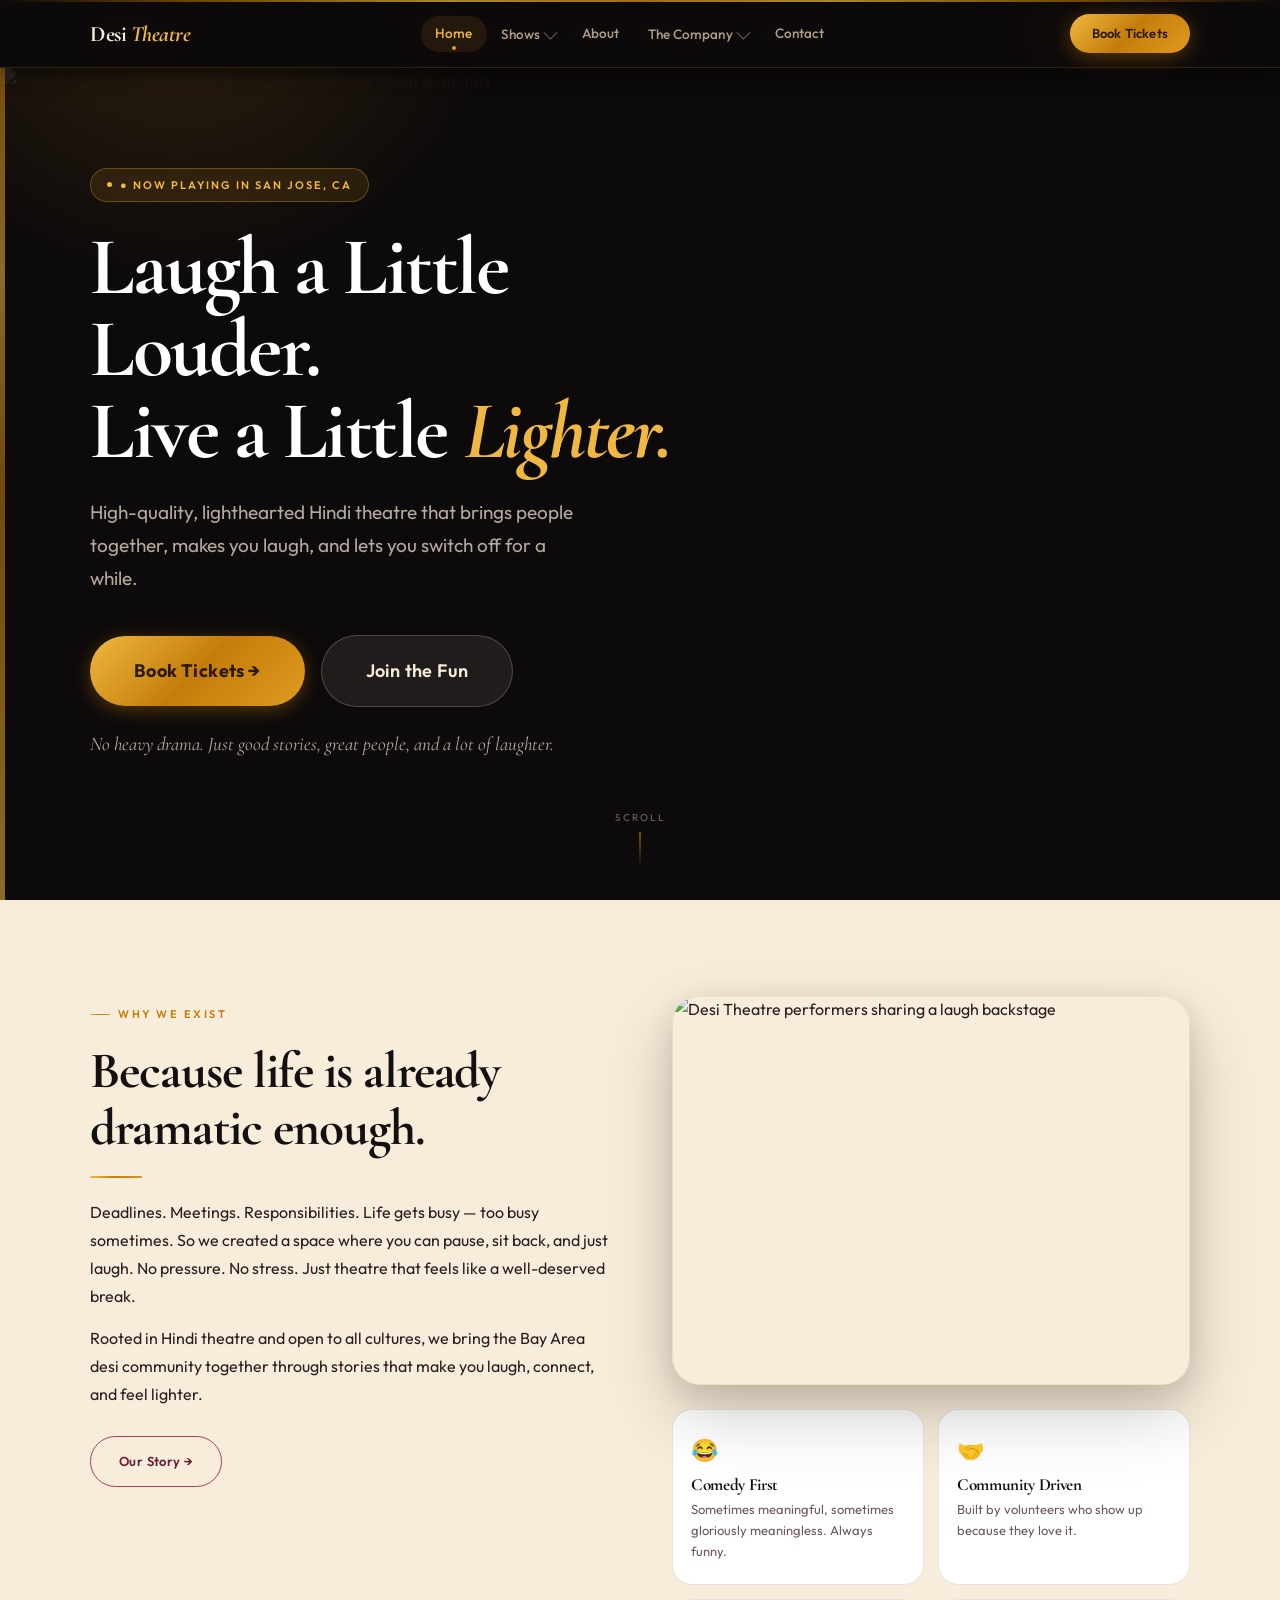
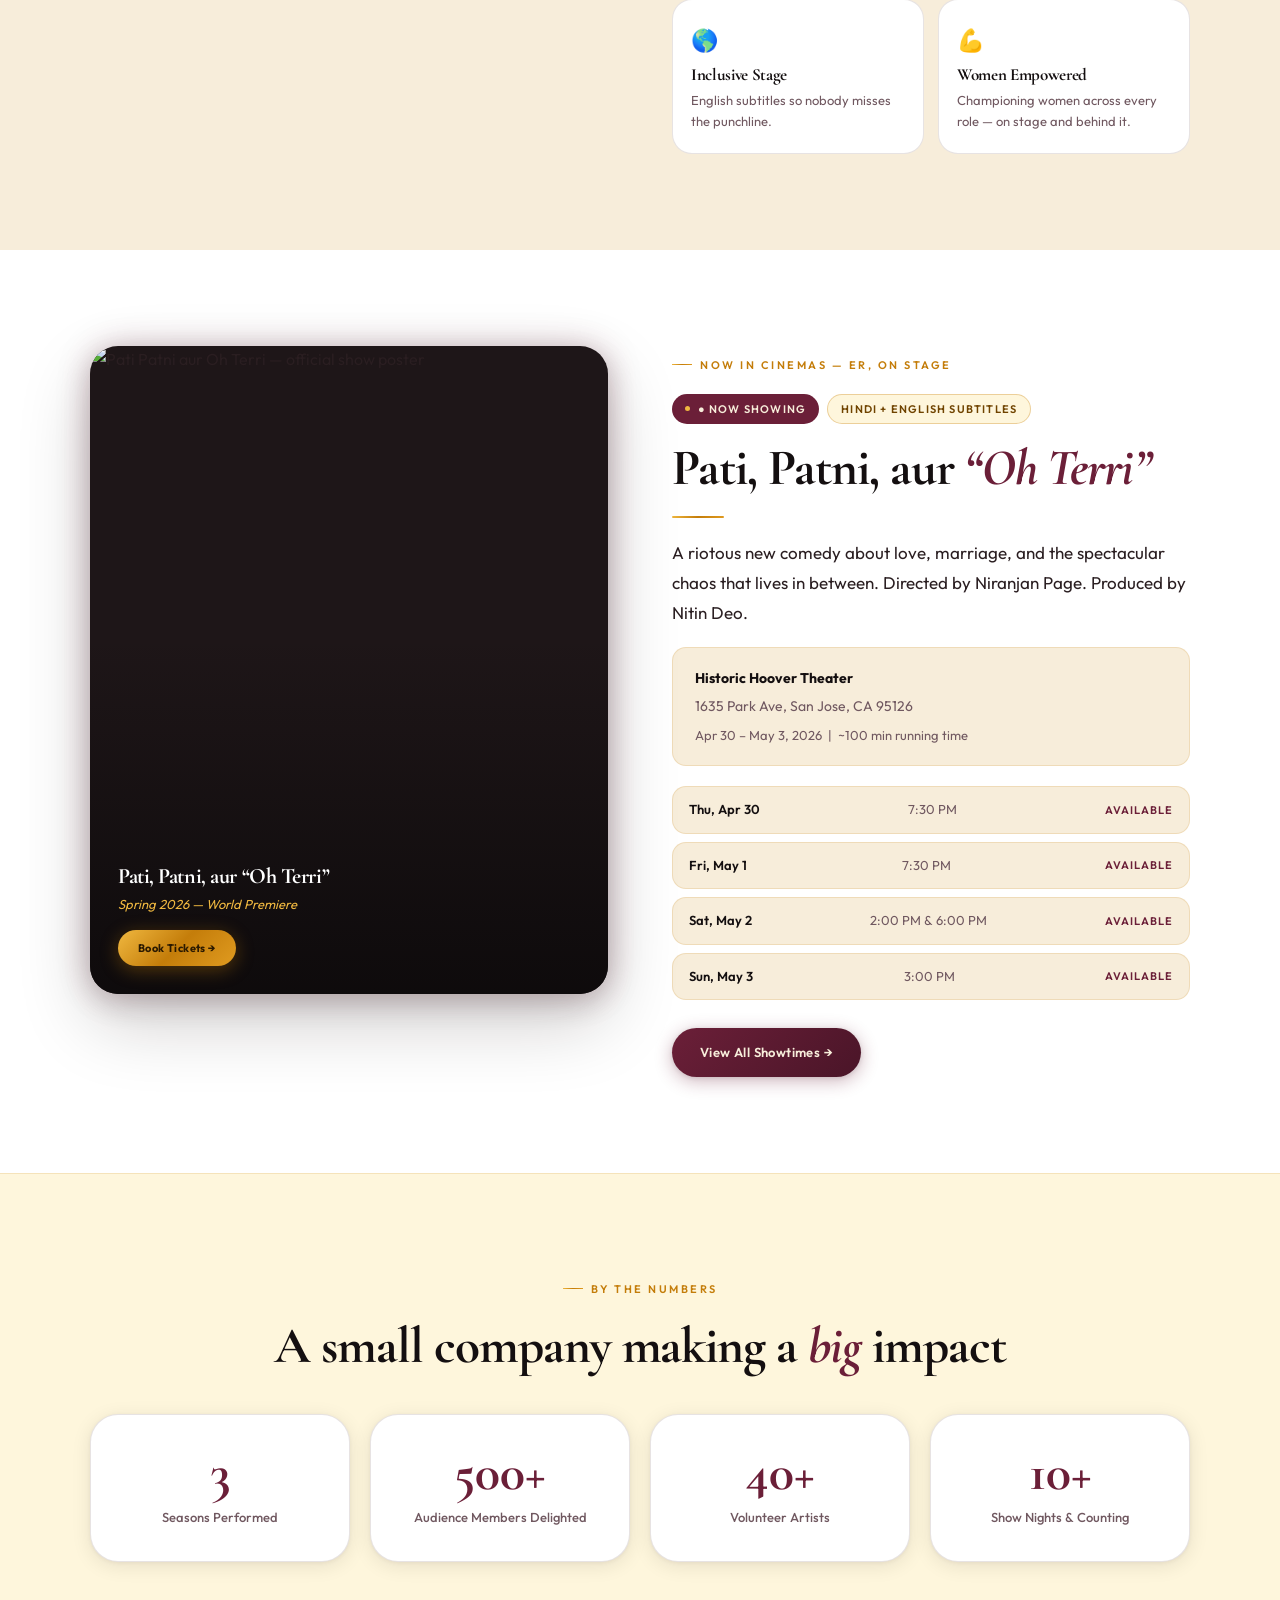
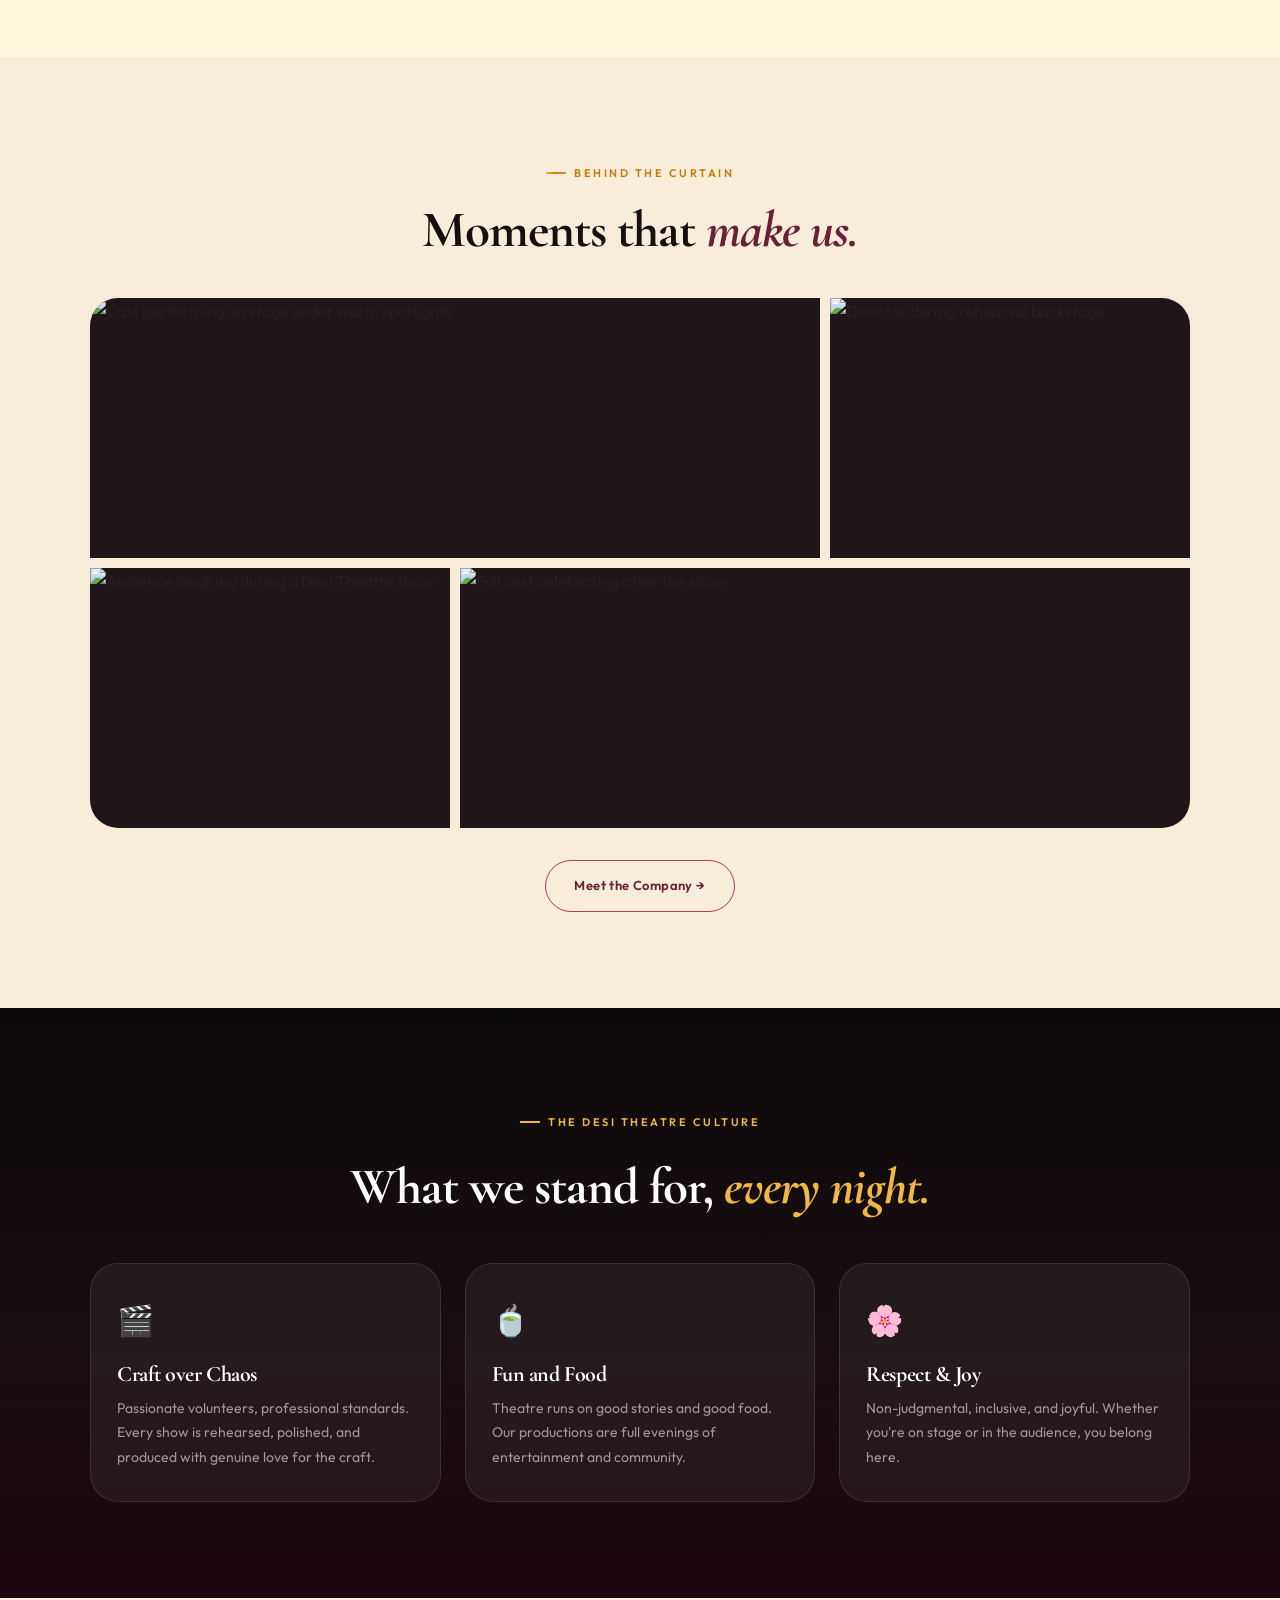
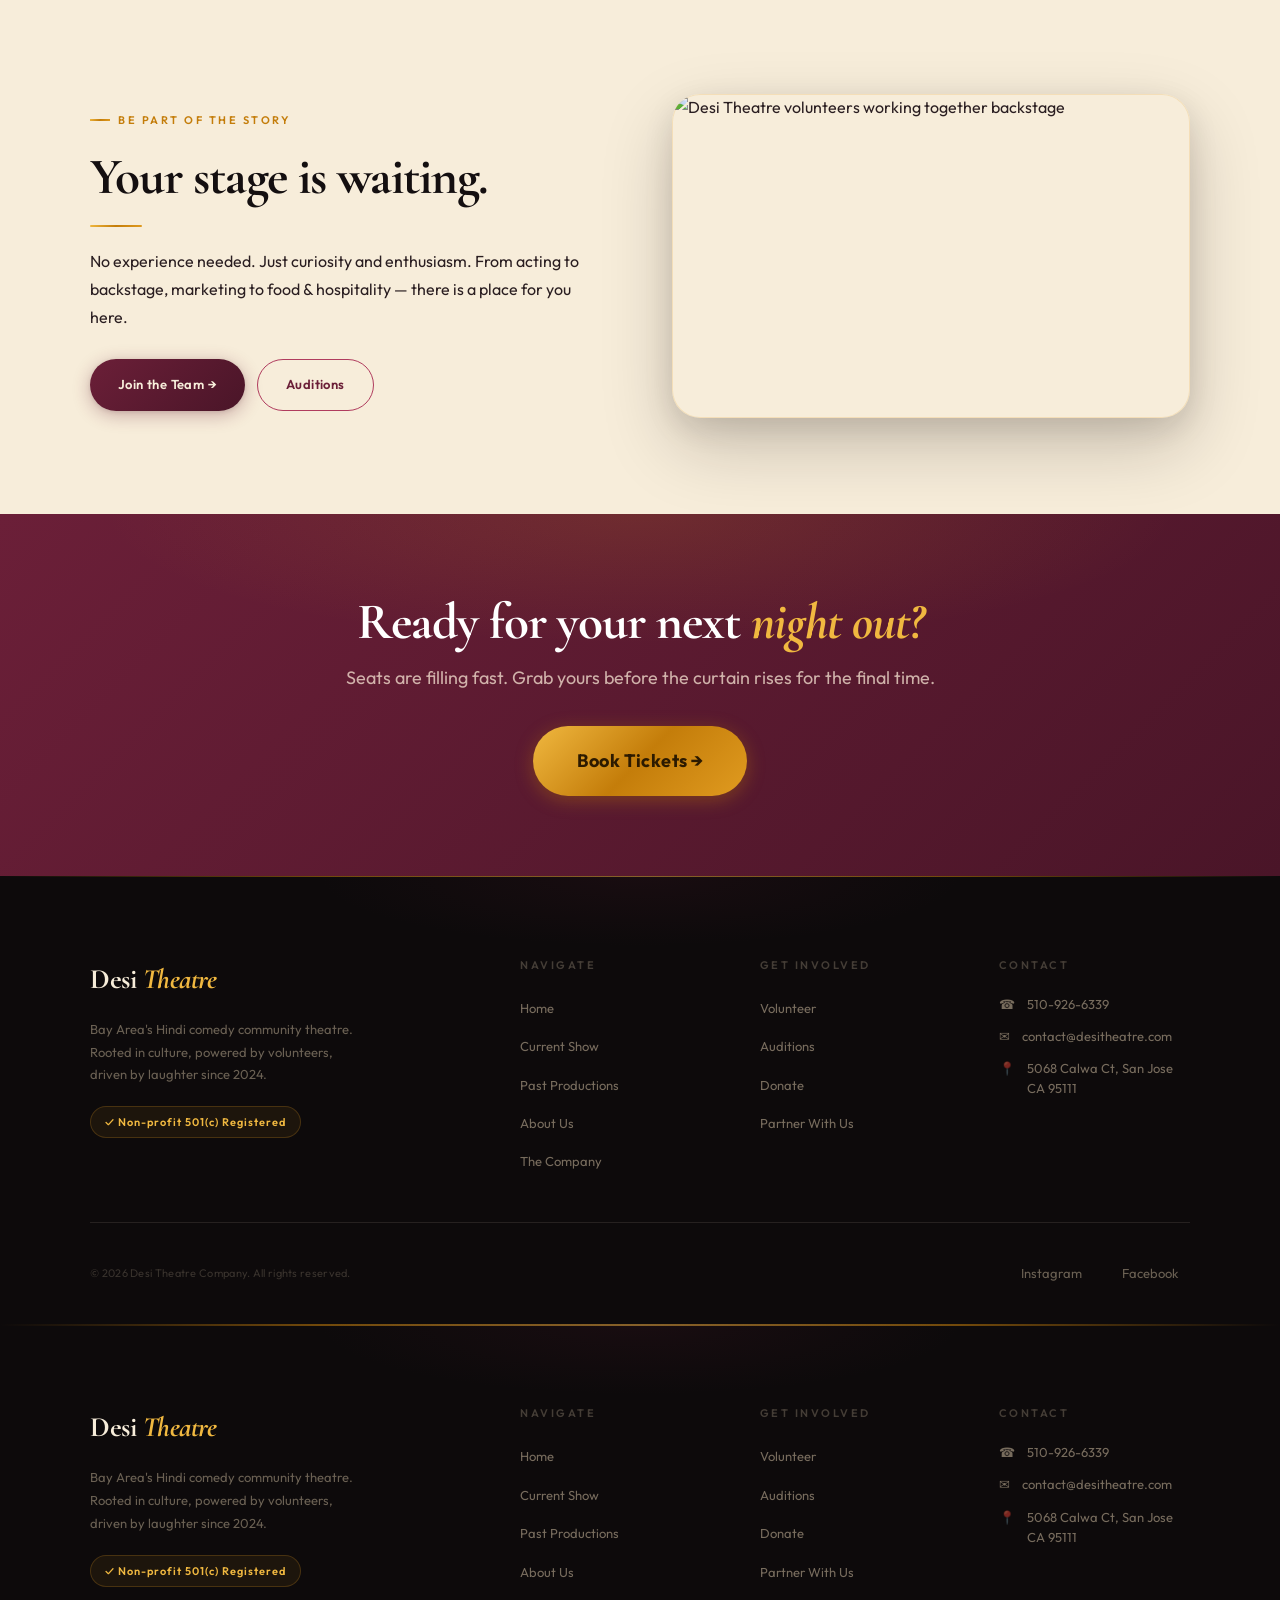
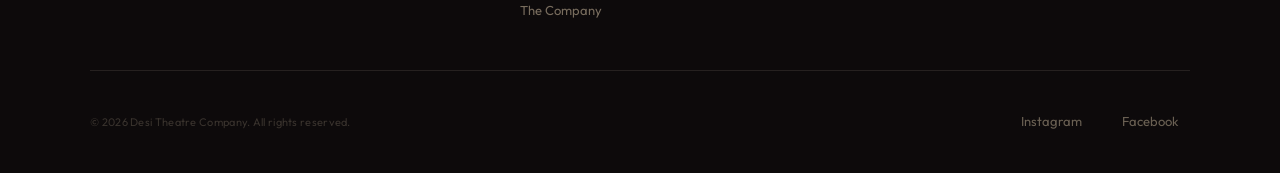
==== commit ce476151: "Add files via upload" ====
--- a/index.html
+++ b/index.html
@@ -9,27 +9,27 @@
   <style>
     /* ── Why pillars ── */
     .why-pillars { display: grid; grid-template-columns: 1fr 1fr; gap: 14px; margin-top: 24px; }
-    .pillar { background: #fff; border: 0.5px solid var(--bdr-soft); border-radius: var(--r-lg); padding: 22px 18px; transition: all var(--ease-base); }
-    .pillar:hover { border-color: var(--bdr-gold-s); box-shadow: var(--sh-card); transform: translateY(-2px); }
+    .pillar { background: #fff; border: 0.5px solid rgba(60,30,25,0.12); border-radius: 20px; padding: 22px 18px; transition: all 250ms cubic-bezier(0.4,0,0.2,1); }
+    .pillar:hover { border-color: rgba(196,125,10,0.16); box-shadow: 0 4px 20px rgba(20,10,12,0.09); transform: translateY(-2px); }
     .pillar-icon { font-size: 22px; margin-bottom: 8px; }
-    .pillar h4 { font-family: var(--ff-display); font-size: 17px; color: var(--coal-900); margin-bottom: 5px; font-weight: 700; }
-    .pillar p { font-size: 13px; color: var(--txt-muted); line-height: 1.6; }
+    .pillar h4 { font-family: 'Cormorant Garamond', Georgia, serif; font-size: 17px; color: #140F10; margin-bottom: 5px; font-weight: 700; }
+    .pillar p { font-size: 13px; color: #705860; line-height: 1.6; }
 
     /* ── Show poster ── */
-    .show-poster-home { border-radius: var(--r-xl); overflow: hidden; background: var(--coal-800); aspect-ratio: 4/5; position: relative; box-shadow: var(--sh-xl), var(--sh-glow-b); }
+    .show-poster-home { border-radius: 28px; overflow: hidden; background: #1E1618; aspect-ratio: 4/5; position: relative; box-shadow: 0 28px 72px rgba(20,10,12,0.20), 0 10px 30px rgba(20,10,12,0.11), 0 0 32px rgba(107,31,56,0.26); }
     .show-poster-home img { width: 100%; height: 100%; object-fit: cover; object-position: center top; display: block; }
     .show-poster-home::after { content: ''; position: absolute; bottom: 0; left: 0; right: 0; height: 55%; background: linear-gradient(to top, rgba(13,10,11,0.94), transparent); }
     .show-poster-overlay { position: absolute; bottom: 0; left: 0; right: 0; padding: 28px; z-index: 2; }
-    .show-poster-overlay h3 { font-family: var(--ff-display); font-size: 22px; color: #fff; margin-bottom: 4px; line-height: 1.2; }
-    .show-poster-overlay p { font-size: 13px; color: var(--gold-300); font-style: italic; margin-bottom: 14px; }
+    .show-poster-overlay h3 { font-family: 'Cormorant Garamond', Georgia, serif; font-size: 22px; color: #fff; margin-bottom: 4px; line-height: 1.2; }
+    .show-poster-overlay p { font-size: 13px; color: #F0B840; font-style: italic; margin-bottom: 14px; }
 
     /* ── Stats ── */
     .stats-row { display: grid; grid-template-columns: repeat(4,1fr); gap: 20px; }
 
     /* ── Gallery ── */
-    .home-gallery { display: grid; grid-template-columns: repeat(3,1fr); grid-template-rows: 260px 260px; gap: 10px; border-radius: var(--r-xl); overflow: hidden; }
-    .hg-item { overflow: hidden; background: var(--coal-800); position: relative; }
-    .hg-item img { width: 100%; height: 100%; object-fit: cover; transition: transform var(--ease-slow); display: block; }
+    .home-gallery { display: grid; grid-template-columns: repeat(3,1fr); grid-template-rows: 260px 260px; gap: 10px; border-radius: 28px; overflow: hidden; }
+    .hg-item { overflow: hidden; background: #1E1618; position: relative; }
+    .hg-item img { width: 100%; height: 100%; object-fit: cover; transition: transform 420ms cubic-bezier(0.4,0,0.2,1); display: block; }
     .hg-item:hover img { transform: scale(1.06); }
     .hg-1 { grid-column: 1/3; grid-row: 1/2; }
     .hg-2 { grid-column: 3/4; grid-row: 1/2; }
@@ -38,21 +38,21 @@
 
     /* ── Culture cards ── */
     .culture-cards { display: grid; grid-template-columns: repeat(3,1fr); gap: 24px; margin-top: 48px; }
-    .culture-card { background: rgba(255,255,255,0.05); border: 0.5px solid rgba(255,255,255,0.10); border-radius: var(--r-xl); padding: 32px 26px; transition: all var(--ease-base); }
+    .culture-card { background: rgba(255,255,255,0.05); border: 0.5px solid rgba(255,255,255,0.10); border-radius: 28px; padding: 32px 26px; transition: all 250ms cubic-bezier(0.4,0,0.2,1); }
     .culture-card:hover { background: rgba(255,255,255,0.09); transform: translateY(-2px); }
     .culture-icon { font-size: 30px; margin-bottom: 16px; }
-    .culture-card h3 { font-family: var(--ff-display); font-size: 22px; color: #fff; margin-bottom: 10px; }
+    .culture-card h3 { font-family: 'Cormorant Garamond', Georgia, serif; font-size: 22px; color: #fff; margin-bottom: 10px; }
     .culture-card p { font-size: 14px; color: rgba(255,255,255,0.55); line-height: 1.75; }
 
     /* ── CTA band ── */
-    .cta-band { background: var(--gr-burg); padding: 80px 40px; text-align: center; position: relative; overflow: hidden; }
+    .cta-band { background: linear-gradient(135deg, #6B1F38 0%, #4A1528 100%); padding: 80px 40px; text-align: center; position: relative; overflow: hidden; }
     .cta-band::before { content: ''; position: absolute; inset: 0; background: radial-gradient(ellipse 70% 60% at 50% 0%, rgba(224,155,32,0.13) 0%, transparent 60%); }
     .cta-band-inner { position: relative; z-index: 1; max-width: 680px; margin: 0 auto; }
     .cta-band h2 { color: #fff; margin-bottom: 12px; }
     .cta-band p { color: rgba(253,237,218,0.72); font-size: 18px; margin-bottom: 32px; }
 
     /* ── Venue info box ── */
-    .venue-box { background: var(--bg-warm); border: 0.5px solid var(--bdr-gold-s); border-radius: var(--r-md); padding: 18px 22px; margin: 20px 0; }
+    .venue-box { background: #F7EDDA; border: 0.5px solid rgba(196,125,10,0.16); border-radius: 14px; padding: 18px 22px; margin: 20px 0; }
     .venue-box p { font-size: 14px; margin: 0; }
     .venue-box p + p { margin-top: 3px; }
 
@@ -71,16 +71,44 @@
       .why-pillars { grid-template-columns: 1fr; }
       .culture-cards { grid-template-columns: 1fr; }
       .stats-row { grid-template-columns: repeat(2,1fr); gap: 12px; }
-      .home-gallery { grid-template-columns: 1fr; grid-template-rows: auto; border-radius: var(--r-lg); }
+      .home-gallery { grid-template-columns: 1fr; grid-template-rows: auto; border-radius: 20px; }
       .hg-1,.hg-2,.hg-3,.hg-4 { grid-column: auto; grid-row: auto; height: 200px; }
       .cta-band { padding: 56px 20px; }
     }
   </style>
 </head>
 <body>
-  <script src="css/shared.js"></script>
-
-  <!-- ═══════════ HERO BANNER · image: images/index-hero-1.jpg ═══════════ -->
+  <nav class="nav" id="site-nav">
+    <div class="nav-inner">
+      <a href="index.html" class="nav-logo">Desi <em>Theatre</em></a>
+      <ul class="nav-links" id="nav-links">
+        <li class="nav-item"><a href="index.html" class="active">Home</a></li>
+        <li class="nav-item">
+          <button class="nav-parent-btn" aria-haspopup="true">Shows <span class="nav-chevron"></span></button>
+          <ul class="nav-dropdown">
+            <li><a href="shows.html">Current Show</a></li>
+            <li><a href="shows.html#past">Past Productions</a></li>
+            <li><a href="shows.html">Book Tickets</a></li>
+          </ul>
+        </li>
+        <li class="nav-item"><a href="about.html">About</a></li>
+        <li class="nav-item">
+          <button class="nav-parent-btn" aria-haspopup="true">The Company <span class="nav-chevron"></span></button>
+          <ul class="nav-dropdown">
+            <li><a href="team.html">Meet the Team</a></li>
+            <li><a href="join.html">Volunteer With Us</a></li>
+            <li><a href="join.html#auditions">Auditions</a></li>
+          </ul>
+        </li>
+        <li class="nav-item"><a href="contact.html">Contact</a></li>
+      </ul>
+      <button class="nav-burger" id="nav-burger" aria-label="Toggle menu">
+        <span></span><span></span><span></span>
+      </button>
+      <a class="nav-cta" href="shows.html">Book Tickets</a>
+    </div>
+  </nav>
+<!-- ═══════════ HERO BANNER · image: images/index-hero-1.jpg ═══════════ -->
   <section class="hero-banner">
     <div class="hero-banner-bg">
       <img src="images/index-hero-1.jpg" alt="Desi Theatre performers on stage under dramatic warm spotlights"/>
@@ -106,7 +134,7 @@
   <!-- ═══════════ WHY WE EXIST · image: images/index-backstage-2.jpg ═══════════ -->
   <section class="section section-cream">
     <div class="container">
-      <div class="grid-2" style="gap: var(--sp-16); align-items: start;">
+      <div class="grid-2" style="gap: 64px; align-items: start;">
         <div>
           <span class="section-eyebrow">Why We Exist</span>
           <h2>Because life is already dramatic enough.</h2>
@@ -134,7 +162,7 @@
   <!-- ═══════════ CURRENT SHOW · image: images/index-show-poster-3.jpg ═══════════ -->
   <section class="section" style="background: #fff;">
     <div class="container">
-      <div class="grid-2" style="gap: var(--sp-16); align-items: start;">
+      <div class="grid-2" style="gap: 64px; align-items: start;">
         <div class="show-poster-home">
           <img src="images/index-show-poster-3.jpg" alt="Pati Patni aur Oh Terri — official show poster"/>
           <div class="show-poster-overlay">
@@ -149,13 +177,13 @@
             <span class="tag tag-live">&#9679; Now Showing</span>
             <span class="tag tag-gold">Hindi + English Subtitles</span>
           </div>
-          <h2>Pati, Patni, aur <em style="color: var(--burg-600); font-style: italic;">&#8220;Oh Terri&#8221;</em></h2>
+          <h2>Pati, Patni, aur <em style="color: #6B1F38; font-style: italic;">&#8220;Oh Terri&#8221;</em></h2>
           <div class="gold-rule"></div>
-          <p style="font-size: 17px; margin-top: 12px; color: var(--txt-body);">A riotous new comedy about love, marriage, and the spectacular chaos that lives in between. Directed by Niranjan Page. Produced by Nitin Deo.</p>
+          <p style="font-size: 17px; margin-top: 12px; color: #2A1E21;">A riotous new comedy about love, marriage, and the spectacular chaos that lives in between. Directed by Niranjan Page. Produced by Nitin Deo.</p>
           <div class="venue-box">
-            <p><strong style="color: var(--coal-900);">Historic Hoover Theater</strong></p>
-            <p style="color: var(--txt-muted);">1635 Park Ave, San Jose, CA 95126</p>
-            <p style="color: var(--txt-muted); margin-top: 6px; font-size: 13px;">Apr 30 &ndash; May 3, 2026 &nbsp;|&nbsp; ~100 min running time</p>
+            <p><strong style="color: #140F10;">Historic Hoover Theater</strong></p>
+            <p style="color: #705860;">1635 Park Ave, San Jose, CA 95126</p>
+            <p style="color: #705860; margin-top: 6px; font-size: 13px;">Apr 30 &ndash; May 3, 2026 &nbsp;|&nbsp; ~100 min running time</p>
           </div>
           <div class="date-row"><span class="date-day">Thu, Apr 30</span><span class="date-time">7:30 PM</span><span class="date-status">Available</span></div>
           <div class="date-row"><span class="date-day">Fri, May 1</span><span class="date-time">7:30 PM</span><span class="date-status">Available</span></div>
@@ -172,7 +200,7 @@
     <div class="container">
       <div class="text-center" style="margin-bottom: 40px;">
         <span class="section-eyebrow">By the Numbers</span>
-        <h2>A small company making a <em style="color: var(--burg-600); font-style: italic;">big</em> impact</h2>
+        <h2>A small company making a <em style="color: #6B1F38; font-style: italic;">big</em> impact</h2>
       </div>
       <div class="stats-row">
         <div class="stat-card"><div class="stat-num">3</div><div class="stat-label">Seasons Performed</div></div>
@@ -188,7 +216,7 @@
     <div class="container">
       <div class="text-center" style="margin-bottom: 40px;">
         <span class="section-eyebrow">Behind the Curtain</span>
-        <h2>Moments that <em style="color: var(--burg-600); font-style: italic;">make us.</em></h2>
+        <h2>Moments that <em style="color: #6B1F38; font-style: italic;">make us.</em></h2>
       </div>
       <div class="home-gallery">
         <div class="hg-item hg-1"><img src="images/index-gallery-4.jpg" alt="Cast performing on stage under warm spotlights"/></div>
@@ -207,7 +235,7 @@
     <div class="container">
       <div class="text-center">
         <span class="section-eyebrow light">The Desi Theatre Culture</span>
-        <h2 style="color: #fff; margin-top: 8px;">What we stand for, <em style="color: var(--gold-300); font-style: italic;">every night.</em></h2>
+        <h2 style="color: #fff; margin-top: 8px;">What we stand for, <em style="color: #F0B840; font-style: italic;">every night.</em></h2>
       </div>
       <div class="culture-cards">
         <div class="culture-card"><div class="culture-icon">&#127916;</div><h3>Craft over Chaos</h3><p>Passionate volunteers, professional standards. Every show is rehearsed, polished, and produced with genuine love for the craft.</p></div>
@@ -220,7 +248,7 @@
   <!-- ═══════════ JOIN · image: images/index-join-8.jpg ═══════════ -->
   <section class="section section-cream">
     <div class="container">
-      <div class="grid-2" style="gap: var(--sp-16); align-items: center;">
+      <div class="grid-2" style="gap: 64px; align-items: center;">
         <div>
           <span class="section-eyebrow">Be Part of the Story</span>
           <h2>Your stage is waiting.</h2>
@@ -242,11 +270,55 @@
   <!-- ═══════════ CTA BAND ═══════════ -->
   <section class="cta-band">
     <div class="cta-band-inner">
-      <h2>Ready for your next <em style="font-style: italic; color: var(--gold-300);">night out?</em></h2>
+      <h2>Ready for your next <em style="font-style: italic; color: #F0B840;">night out?</em></h2>
       <p>Seats are filling fast. Grab yours before the curtain rises for the final time.</p>
       <a href="shows.html" class="btn btn-gold btn-xl">Book Tickets &rarr;</a>
     </div>
   </section>
 
+  <footer class="footer">
+    <div class="footer-inner">
+      <div class="footer-top">
+        <div>
+          <div class="footer-logo">Desi <em>Theatre</em></div>
+          <p class="footer-desc">Bay Area's Hindi comedy community theatre. Rooted in culture, powered by volunteers, driven by laughter since 2024.</p>
+          <span class="nonprofit-pill">&#10003; Non-profit 501(c) Registered</span>
+        </div>
+        <div class="footer-col">
+          <div class="footer-col-title">Navigate</div>
+          <ul>
+            <li><a href="index.html">Home</a></li>
+            <li><a href="shows.html">Current Show</a></li>
+            <li><a href="shows.html#past">Past Productions</a></li>
+            <li><a href="about.html">About Us</a></li>
+            <li><a href="team.html">The Company</a></li>
+          </ul>
+        </div>
+        <div class="footer-col">
+          <div class="footer-col-title">Get Involved</div>
+          <ul>
+            <li><a href="join.html">Volunteer</a></li>
+            <li><a href="join.html#auditions">Auditions</a></li>
+            <li><a href="https://www.zeffy.com/donation-form/48fbff1d-6cfd-417b-a36d-4b484be8253f" target="_blank">Donate</a></li>
+            <li><a href="contact.html">Partner With Us</a></li>
+          </ul>
+        </div>
+        <div class="footer-col">
+          <div class="footer-col-title">Contact</div>
+          <div class="footer-contact-item"><span>&#9742;</span><span>510-926-6339</span></div>
+          <div class="footer-contact-item"><span>&#9993;</span><span>contact@desitheatre.com</span></div>
+          <div class="footer-contact-item"><span>&#128205;</span><span>5068 Calwa Ct, San Jose CA 95111</span></div>
+        </div>
+      </div>
+      <div class="footer-bottom">
+        <span class="footer-copy">&copy; 2026 Desi Theatre Company. All rights reserved.</span>
+        <div class="social-links">
+          <a href="https://www.instagram.com/desi_theatre/" target="_blank">Instagram</a>
+          <a href="https://www.facebook.com/desitheatre" target="_blank">Facebook</a>
+        </div>
+      </div>
+    </div>
+  </footer>
+  <script src="css/shared.js"></script>
 </body>
 </html>
--- a/css/style.css
+++ b/css/style.css
@@ -198,7 +198,7 @@
 .mt-8{margin-top:var(--sp-8)}.mt-10{margin-top:var(--sp-10)}.mt-12{margin-top:var(--sp-12)}
 .mt-16{margin-top:var(--sp-16)}.mt-24{margin-top:var(--sp-24)}
 .mb-4{margin-bottom:var(--sp-4)}.mb-6{margin-bottom:var(--sp-6)}.mb-8{margin-bottom:var(--sp-8)}
-.mb-12{margin-bottom:var(--sp-12)}.mb-16{margin-bottom:var(--sp-16)}
+.mb-8{margin-bottom:var(--sp-8)}.mb-12{margin-bottom:var(--sp-12)}.mb-16{margin-bottom:var(--sp-16)}.mb-48{margin-bottom:var(--sp-12)}
 
 /* 5 — ORNAMENT / DIVIDERS */
 .gold-rule{width:52px;height:2px;background:var(--gr-gold);border-radius:2px;margin:var(--sp-5) 0}
@@ -474,8 +474,6 @@
 .shimmer-gold{background:linear-gradient(90deg,var(--gold-400) 0%,var(--gold-200) 40%,var(--gold-400) 60%,var(--gold-300) 100%);background-size:200% 100%;-webkit-background-clip:text;-webkit-text-fill-color:transparent;background-clip:text;animation:shimmer 3.5s ease-in-out infinite}
 
 /* 24 — ORNAMENT GOLD RULE */
-.gold-rule{width:52px;height:2px;background:var(--gr-gold);border-radius:2px;margin:var(--sp-5) 0}
-.gold-rule.center{margin-left:auto;margin-right:auto}
 .ornament-divider{display:flex;align-items:center;gap:var(--sp-4);margin:var(--sp-8) 0}
 .ornament-divider::before,.ornament-divider::after{content:'';flex:1;height:0.5px;background:linear-gradient(90deg,transparent,var(--bdr-gold),transparent)}
 .ornament-divider span{font-family:var(--ff-display);font-size:var(--fs-lg);color:var(--gold-400);font-style:italic;opacity:0.62;user-select:none}
@@ -521,111 +519,225 @@
   .stat-num{font-size:40px}
 }
 
-/* ═══════════════════════════════════════════════
-   NAV v2 — Sleek, transparent-to-solid on scroll
-   ═══════════════════════════════════════════════ */
+/* ═══════════════════════════════════════════════════════════
+   NAV v3 — Always visible, dark frosted glass, with dropdowns
+   ═══════════════════════════════════════════════════════════ */
+
+/* ── Base nav shell ── */
 .nav {
   position: fixed; top: 0; left: 0; right: 0; z-index: 900;
-  height: 64px;
-  background: transparent;
-  transition: background var(--ease-slow), box-shadow var(--ease-slow), height var(--ease-base);
-}
-.nav.scrolled {
-  background: rgba(13,10,11,0.96);
-  backdrop-filter: blur(24px) saturate(1.6);
-  -webkit-backdrop-filter: blur(24px) saturate(1.6);
-  box-shadow: 0 1px 0 rgba(224,155,32,0.18), 0 4px 24px rgba(0,0,0,0.35);
-  height: 60px;
-}
+  height: 68px;
+  background: rgba(13,10,11,0.97);
+  backdrop-filter: blur(20px) saturate(1.6);
+  -webkit-backdrop-filter: blur(20px) saturate(1.6);
+  border-bottom: 1px solid rgba(224,155,32,0.18);
+  box-shadow: 0 2px 24px rgba(0,0,0,0.45);
+  transition: height var(--ease-base), box-shadow var(--ease-base);
+}
+/* Gold shimmer line at very top */
 .nav::before {
   content: '';
-  position: absolute; top: 0; left: 0; right: 0; height: 1.5px;
-  background: linear-gradient(90deg, transparent 0%, var(--gold-400) 30%, var(--gold-200) 50%, var(--gold-400) 70%, transparent 100%);
-  opacity: 0;
-  transition: opacity var(--ease-slow);
-}
-.nav.scrolled::before { opacity: 0.55; }
-
+  position: absolute; top: 0; left: 0; right: 0; height: 2px;
+  background: linear-gradient(90deg,
+    transparent 0%,
+    var(--gold-600) 15%,
+    var(--gold-300) 35%,
+    var(--gold-400) 50%,
+    var(--gold-300) 65%,
+    var(--gold-600) 85%,
+    transparent 100%);
+  opacity: 0.70;
+}
+
+/* ── Inner layout ── */
 .nav-inner {
   max-width: 1180px; margin: 0 auto;
-  padding: 0 var(--sp-10);
+  padding: 0 40px;
   height: 100%;
   display: flex; align-items: center; justify-content: space-between;
-  gap: var(--sp-4);
-}
+  gap: 16px;
+}
+
+/* ── Logo ── */
 .nav-logo {
   font-family: var(--ff-display);
   font-size: 22px; font-weight: 700;
-  color: #fff;
+  color: var(--cream-100);
   letter-spacing: -0.5px; line-height: 1;
   flex-shrink: 0;
+  text-decoration: none;
   transition: color var(--ease-fast);
 }
 .nav-logo em { color: var(--gold-300); font-style: italic; }
-.nav-logo:hover { color: var(--gold-100); }
-
+.nav-logo:hover { color: var(--gold-200); }
+
+/* ── Top-level links list ── */
 .nav-links {
   display: flex; align-items: center;
-  gap: 2px; list-style: none;
+  gap: 0; list-style: none;
   margin: 0 auto;
 }
-.nav-links a {
-  display: block;
+
+/* ── Each nav item (top level) ── */
+.nav-item {
+  position: relative;
+}
+
+/* ── Top-level link/button ── */
+.nav-item > a,
+.nav-item > button.nav-parent-btn {
+  display: flex; align-items: center; gap: 4px;
+  font-family: var(--ff-body);
   font-size: 13.5px; font-weight: 500;
-  color: rgba(255,255,255,0.72);
-  padding: 6px 14px;
+  color: rgba(237,216,184,0.72);
+  padding: 7px 14px;
   border-radius: var(--r-full);
+  cursor: pointer;
+  background: none; border: none;
+  text-decoration: none;
+  white-space: nowrap;
   transition: color var(--ease-fast), background var(--ease-fast);
   letter-spacing: 0.1px;
   position: relative;
-}
-.nav-links a:hover { color: #fff; background: rgba(255,255,255,0.08); }
-.nav-links a.active { color: var(--gold-300); }
-.nav-links a.active::after {
+  height: 36px;
+}
+.nav-item > a:hover,
+.nav-item > button.nav-parent-btn:hover {
+  color: var(--cream-100);
+  background: rgba(253,237,218,0.08);
+}
+.nav-item > a.active,
+.nav-item > button.nav-parent-btn.active {
+  color: var(--gold-300);
+}
+.nav-item > a.active::after,
+.nav-item > button.nav-parent-btn.active::after {
   content: '';
   position: absolute; bottom: 2px; left: 50%; transform: translateX(-50%);
   width: 4px; height: 4px; border-radius: 50%;
   background: var(--gold-400);
 }
 
-.nav-cta { flex-shrink: 0; }
-
-/* Burger button */
+/* Chevron on parent buttons */
+.nav-chevron {
+  display: inline-block;
+  width: 10px; height: 10px;
+  border-right: 1.5px solid currentColor;
+  border-bottom: 1.5px solid currentColor;
+  transform: rotate(45deg) translateY(-2px);
+  transition: transform var(--ease-fast);
+  opacity: 0.6;
+  flex-shrink: 0;
+}
+.nav-item.open > button.nav-parent-btn .nav-chevron {
+  transform: rotate(-135deg) translateY(-2px);
+}
+
+/* ── Dropdown panel ── */
+.nav-dropdown {
+  position: absolute; top: calc(100% + 10px); left: 50%;
+  transform: translateX(-50%) translateY(-8px);
+  min-width: 200px;
+  background: rgba(20,15,16,0.98);
+  border: 1px solid rgba(224,155,32,0.20);
+  border-top: 2px solid var(--gold-500);
+  border-radius: 0 0 var(--r-lg) var(--r-lg);
+  padding: 8px 0;
+  box-shadow: 0 16px 48px rgba(0,0,0,0.55), 0 4px 16px rgba(0,0,0,0.30);
+  backdrop-filter: blur(16px);
+  -webkit-backdrop-filter: blur(16px);
+  opacity: 0;
+  visibility: hidden;
+  pointer-events: none;
+  transition: opacity var(--ease-base), transform var(--ease-base), visibility var(--ease-base);
+  z-index: 910;
+}
+/* Show on hover (desktop) and .open class (JS) */
+.nav-item:hover > .nav-dropdown,
+.nav-item.open > .nav-dropdown {
+  opacity: 1;
+  visibility: visible;
+  pointer-events: auto;
+  transform: translateX(-50%) translateY(0);
+}
+.nav-dropdown a {
+  display: block;
+  font-size: 13.5px; font-weight: 400;
+  color: rgba(237,216,184,0.68);
+  padding: 9px 20px;
+  text-decoration: none;
+  transition: color var(--ease-fast), background var(--ease-fast), padding-left var(--ease-fast);
+  border-left: 2px solid transparent;
+}
+.nav-dropdown a:hover {
+  color: var(--gold-200);
+  background: rgba(224,155,32,0.08);
+  padding-left: 24px;
+  border-left-color: var(--gold-500);
+}
+.nav-dropdown .nav-dd-divider {
+  height: 1px;
+  background: rgba(224,155,32,0.12);
+  margin: 6px 16px;
+}
+
+/* ── CTA button ── */
+.nav-cta {
+  flex-shrink: 0;
+  font-family: var(--ff-body);
+  font-size: 13px; font-weight: 600;
+  background: var(--gr-gold);
+  color: var(--gold-900);
+  border: none;
+  padding: 9px 22px;
+  border-radius: var(--r-full);
+  cursor: pointer;
+  text-decoration: none;
+  box-shadow: var(--sh-btn-g);
+  transition: all var(--ease-base);
+  letter-spacing: 0.2px;
+  display: inline-flex; align-items: center; gap: 6px;
+}
+.nav-cta:hover {
+  background: linear-gradient(135deg, var(--gold-200) 0%, var(--gold-300) 100%);
+  transform: translateY(-1px);
+  box-shadow: var(--sh-btn-g), var(--sh-glow-g);
+}
+
+/* ── Mobile burger ── */
 .nav-burger {
   display: none;
   flex-direction: column; justify-content: center;
+  align-items: center;
   gap: 5px; padding: 8px;
-  background: none; border: none; cursor: pointer;
+  background: rgba(255,255,255,0.06); border: 1px solid rgba(255,255,255,0.10);
+  cursor: pointer;
   width: 40px; height: 40px;
   border-radius: var(--r-sm);
   transition: background var(--ease-fast);
 }
-.nav-burger:hover { background: rgba(255,255,255,0.08); }
+.nav-burger:hover { background: rgba(255,255,255,0.12); }
 .nav-burger span {
-  display: block; width: 22px; height: 1.5px;
-  background: #fff; border-radius: 2px;
-  transition: transform var(--ease-base), opacity var(--ease-base), width var(--ease-base);
+  display: block; width: 20px; height: 1.5px;
+  background: var(--cream-200); border-radius: 2px;
+  transition: transform var(--ease-base), opacity var(--ease-base);
   transform-origin: center;
 }
 .nav-burger.open span:nth-child(1) { transform: translateY(6.5px) rotate(45deg); }
 .nav-burger.open span:nth-child(2) { opacity: 0; transform: scaleX(0); }
 .nav-burger.open span:nth-child(3) { transform: translateY(-6.5px) rotate(-45deg); }
 
-/* Push page content below fixed nav */
-body { padding-top: 64px; }
-
-/* Scroll JS */
-/* (inline script at bottom of shared.js handles .scrolled class) */
+/* ── Push page body below fixed nav (no hero pull-up tricks) ── */
+body { padding-top: 68px; }
 
 /* ═══════════════════════════════════════════════
    HERO BANNER — full-bleed image version
    ═══════════════════════════════════════════════ */
 .hero-banner {
   position: relative;
-  min-height: 100vh;
+  min-height: calc(100vh - 68px);
   display: flex; align-items: center;
   overflow: hidden;
-  margin-top: -64px; /* pull behind nav */
 }
 .hero-banner-bg {
   position: absolute; inset: 0;
@@ -638,42 +750,39 @@
   transition: transform 8s ease;
 }
 .hero-banner:hover .hero-banner-bg img { transform: scale(1.04); }
-/* Stage overlay layers */
 .hero-banner-overlay {
   position: absolute; inset: 0;
   background:
-    linear-gradient(to right, rgba(13,10,11,0.80) 0%, rgba(13,10,11,0.30) 55%, rgba(13,10,11,0.10) 100%),
+    linear-gradient(to right, rgba(13,10,11,0.82) 0%, rgba(13,10,11,0.35) 55%, rgba(13,10,11,0.10) 100%),
     linear-gradient(to top, rgba(13,10,11,0.90) 0%, transparent 50%);
 }
-/* Gold spotlight from top-left */
 .hero-banner-spot {
   position: absolute; top: -20%; left: 0%;
   width: 70%; height: 100%;
-  background: radial-gradient(ellipse 55% 55% at 20% 10%, rgba(224,155,32,0.18) 0%, transparent 65%);
+  background: radial-gradient(ellipse 55% 55% at 20% 10%, rgba(224,155,32,0.16) 0%, transparent 65%);
   pointer-events: none;
 }
-/* Left curtain strip */
 .hero-banner-curtain {
   position: absolute; top: 0; left: 0; bottom: 0; width: 5px;
   background: linear-gradient(180deg, var(--gold-500) 0%, var(--gold-300) 25%, var(--gold-500) 50%, var(--gold-400) 75%, var(--gold-300) 100%);
-  opacity: 0.6;
+  opacity: 0.55;
 }
 .hero-banner-inner {
   position: relative; z-index: 2;
   max-width: 1180px; margin: 0 auto;
-  padding: 140px var(--sp-10) 100px;
+  padding: 80px 40px 80px;
   width: 100%;
 }
 .hero-banner-content { max-width: 640px; }
 .hero-banner .hero-badge {
-  display: inline-flex; align-items: center; gap: var(--sp-2);
+  display: inline-flex; align-items: center; gap: 8px;
   background: rgba(224,155,32,0.12);
   border: 0.5px solid rgba(224,155,32,0.35);
   color: var(--gold-300);
   font-size: 11px; font-weight: 600;
   letter-spacing: 2px; text-transform: uppercase;
   padding: 7px 16px; border-radius: var(--r-full);
-  margin-bottom: var(--sp-6);
+  margin-bottom: 24px;
   backdrop-filter: blur(4px);
 }
 .hero-banner .hero-badge::before {
@@ -683,44 +792,83 @@
 }
 .hero-banner h1 {
   font-family: var(--ff-display);
-  font-size: clamp(42px, 6.5vw, 84px);
+  font-size: clamp(40px, 6.5vw, 82px);
   font-weight: 700; line-height: 1.0;
-  letter-spacing: -0.03em;
-  color: #fff;
-  margin-bottom: var(--sp-6);
+  letter-spacing: -0.03em; color: #fff;
+  margin-bottom: 24px;
 }
 .hero-banner h1 em { color: var(--gold-300); font-style: italic; }
 .hero-banner p {
   font-size: clamp(16px, 2vw, 19px);
-  color: rgba(253,237,218,0.70);
-  line-height: 1.75;
-  margin-bottom: var(--sp-10);
-  max-width: 500px;
+  color: rgba(253,237,218,0.70); line-height: 1.75;
+  margin-bottom: 40px; max-width: 500px;
 }
 .hero-banner-actions {
-  display: flex; gap: var(--sp-4);
-  align-items: center; flex-wrap: wrap;
+  display: flex; gap: 16px; align-items: center; flex-wrap: wrap;
 }
 .hero-banner-micro {
-  margin-top: var(--sp-5);
-  font-size: 13px; font-style: italic;
-  color: rgba(253,237,218,0.35);
-  font-family: var(--ff-display);
-}
-/* Scrolldown cue */
+  margin-top: 20px; font-size: 13px; font-style: italic;
+  color: rgba(253,237,218,0.35); font-family: var(--ff-display);
+}
 .hero-scroll-cue {
   position: absolute; bottom: 32px; left: 50%; transform: translateX(-50%);
   display: flex; flex-direction: column; align-items: center; gap: 6px;
-  color: rgba(253,237,218,0.35); font-size: 11px; font-weight: 500;
+  color: rgba(253,237,218,0.35); font-size: 10px; font-weight: 500;
   letter-spacing: 2px; text-transform: uppercase;
   animation: bounce-y 2s ease-in-out infinite;
 }
 .hero-scroll-cue::after {
+  content: ''; width: 1px; height: 36px;
+  background: linear-gradient(to bottom, var(--gold-400), transparent);
+}
+@keyframes bounce-y {
+  0%,100%{ transform: translateX(-50%) translateY(0); }
+  50%    { transform: translateX(-50%) translateY(6px); }
+}
+
+/* ── Page-level hero (non-home pages) ── */
+.page-hero-img {
+  position: relative;
+  min-height: 52vh;
+  display: flex; align-items: flex-end;
+  overflow: hidden;
+}
+.page-hero-img-bg {
+  position: absolute; inset: 0;
+  background: var(--coal-950);
+}
+.page-hero-img-bg img {
+  width: 100%; height: 100%;
+  object-fit: cover; object-position: center 30%;
+  opacity: 0.40;
+}
+.page-hero-img::after {
   content: '';
-  width: 1px; height: 36px;
-  background: linear-gradient(to bottom, var(--gold-400), transparent);
-}
-@keyframes bounce-y { 0%,100%{transform:translateX(-50%) translateY(0)} 50%{transform:translateX(-50%) translateY(6px)} }
+  position: absolute; inset: 0;
+  background: linear-gradient(to top,
+    rgba(13,10,11,0.96) 0%,
+    rgba(13,10,11,0.50) 50%,
+    rgba(13,10,11,0.15) 100%);
+}
+.page-hero-img-inner {
+  position: relative; z-index: 2;
+  max-width: 1180px; margin: 0 auto;
+  padding: 0 40px 64px;
+  width: 100%;
+}
+.show-hero {
+  position: relative;
+  min-height: 52vh;
+  display: flex; align-items: flex-end;
+  overflow: hidden;
+  background: var(--coal-950);
+  padding: 0;
+}
+.show-hero-inner {
+  position: relative; z-index: 2;
+  max-width: 1180px; margin: 0 auto;
+  padding: 0 40px 64px; width: 100%;
+}
 
 /* ═══════════════════════════════════════════════
    IMAGE UTILITIES
@@ -822,32 +970,59 @@
   .gallery-grid .g-med   { grid-column: span 6; }
 }
 
+/* ── Mobile nav ── */
+@keyframes slideDown { from { opacity:0; transform:translateY(-8px); } to { opacity:1; transform:translateY(0); } }
+
 @media (max-width: 900px) {
-  .nav-links { display: none; flex-direction: column; }
+  .nav-links {
+    display: none;
+    flex-direction: column;
+    position: fixed;
+    top: 68px; left: 0; right: 0;
+    background: rgba(13,10,11,0.99);
+    backdrop-filter: blur(20px);
+    border-bottom: 1px solid rgba(224,155,32,0.18);
+    padding: 12px 16px 20px;
+    gap: 2px;
+    z-index: 899;
+    overflow-y: auto;
+    max-height: calc(100vh - 68px);
+  }
   .nav-links.open {
     display: flex;
-    position: fixed; top: 60px; left: 0; right: 0;
-    background: rgba(13,10,11,0.98);
-    backdrop-filter: blur(20px);
-    padding: var(--sp-6) var(--sp-5) var(--sp-8);
-    border-bottom: 0.5px solid rgba(224,155,32,0.15);
-    gap: 4px;
     animation: slideDown 0.22s ease;
-    z-index: 890;
   }
-  .nav-links.open a {
-    font-size: 16px; padding: 11px 16px;
-    border-radius: var(--r-md);
-    width: 100%;
+  /* Mobile: all items full width */
+  .nav-item { width: 100%; }
+  .nav-item > a,
+  .nav-item > button.nav-parent-btn {
+    width: 100%; border-radius: var(--r-md);
+    padding: 11px 16px; font-size: 15px;
+    justify-content: space-between;
   }
+  /* Mobile dropdowns: inline, not floating */
+  .nav-dropdown {
+    position: static;
+    transform: none;
+    opacity: 1; visibility: visible;
+    pointer-events: auto;
+    background: rgba(255,255,255,0.04);
+    border: none; border-top: none;
+    border-left: 2px solid rgba(224,155,32,0.25);
+    border-radius: 0 0 var(--r-md) var(--r-md);
+    padding: 4px 0 4px 8px;
+    margin: 0 0 4px 12px;
+    box-shadow: none;
+    backdrop-filter: none;
+    display: none;
+  }
+  .nav-item.open > .nav-dropdown { display: block; }
+  .nav-dropdown a { font-size: 14px; padding: 9px 16px; }
   .nav-burger { display: flex; }
   .nav-cta { display: none; }
-  @keyframes slideDown { from { opacity: 0; transform: translateY(-10px); } to { opacity: 1; transform: translateY(0); } }
 }
 
 @media (max-width: 768px) {
-  body { padding-top: 60px; }
-  .nav { height: 60px; }
 
   .container, .container-narrow, .container-wide { padding: 0 var(--sp-5); }
   .footer-inner { padding: 0 var(--sp-5); }
@@ -862,7 +1037,7 @@
 
   .footer-top { grid-template-columns: 1fr 1fr; gap: var(--sp-8); }
 
-  .hero-banner-inner { padding: 120px var(--sp-5) 80px; }
+  .hero-banner-inner { padding: 60px var(--sp-5) 60px; }
   .hero-banner h1 { font-size: clamp(36px, 10vw, 56px); }
 
   .gallery-grid { grid-template-columns: 1fr 1fr; grid-auto-rows: 160px; }
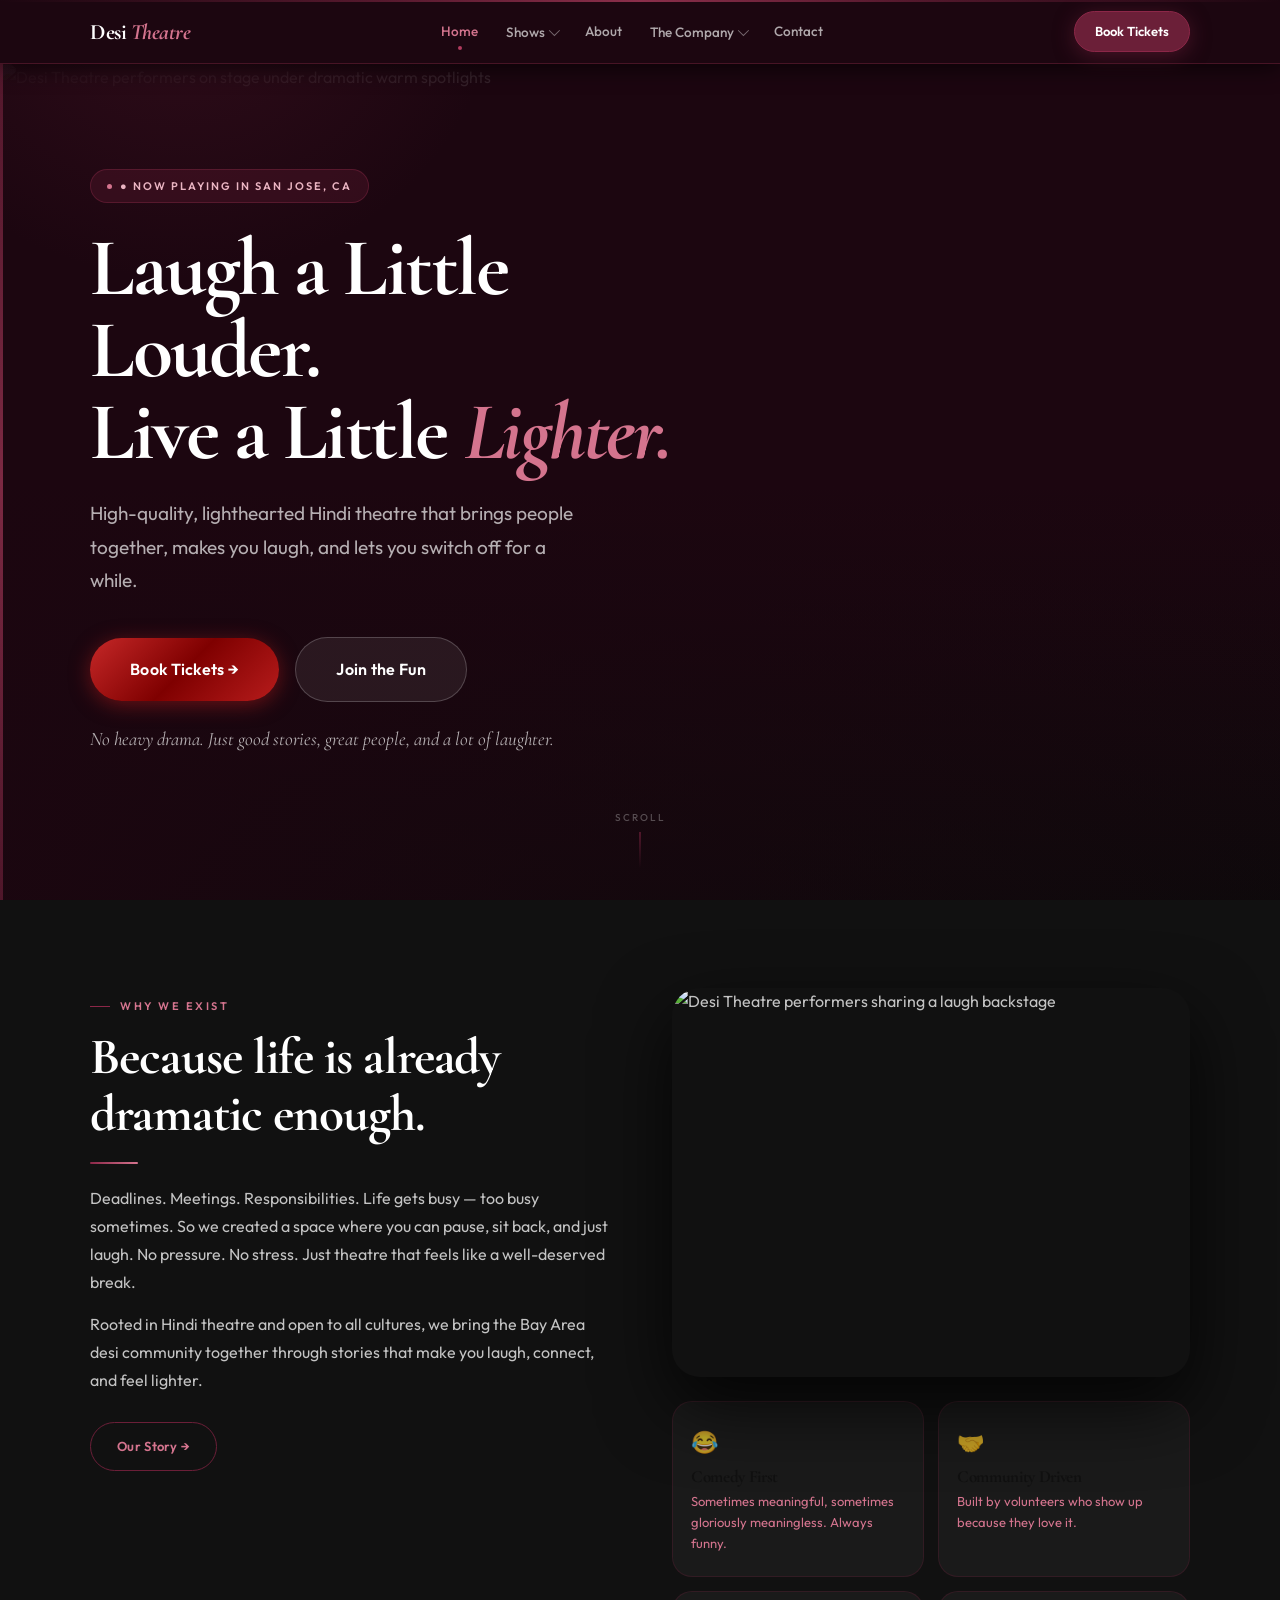
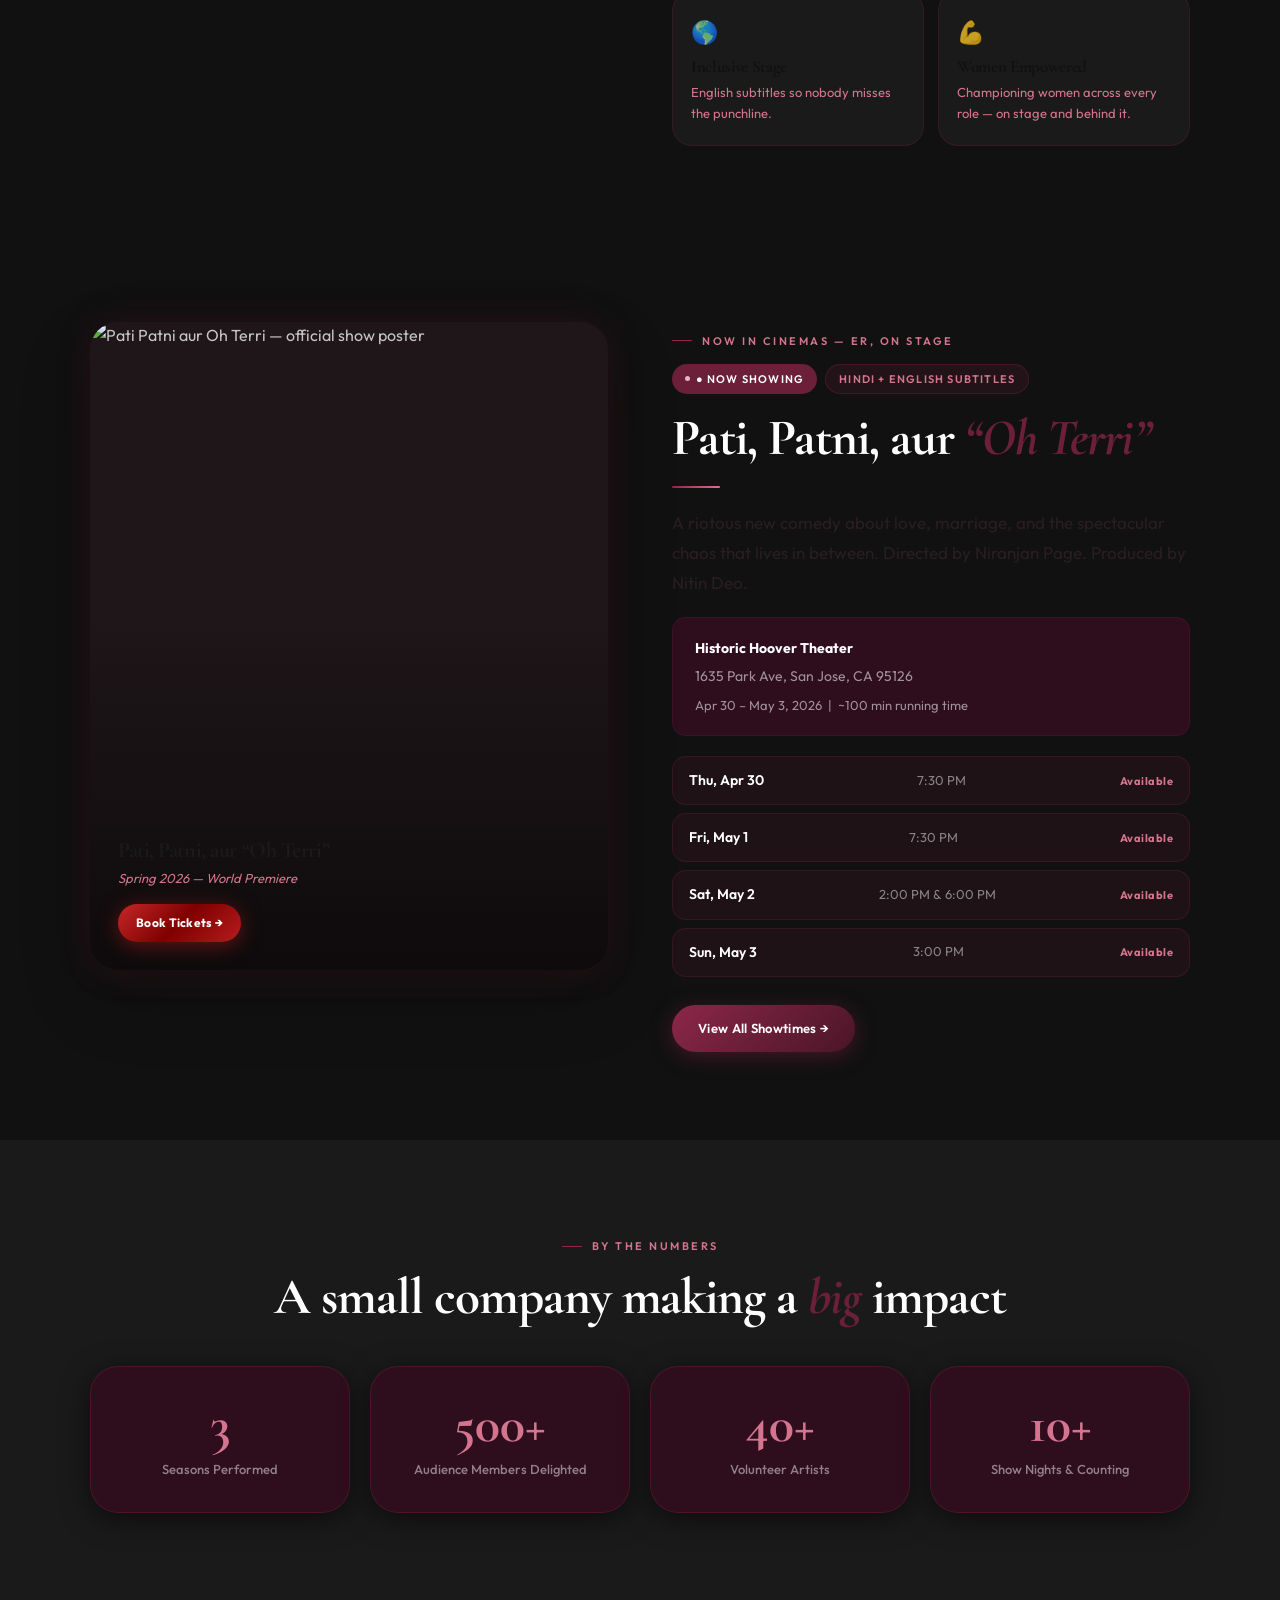
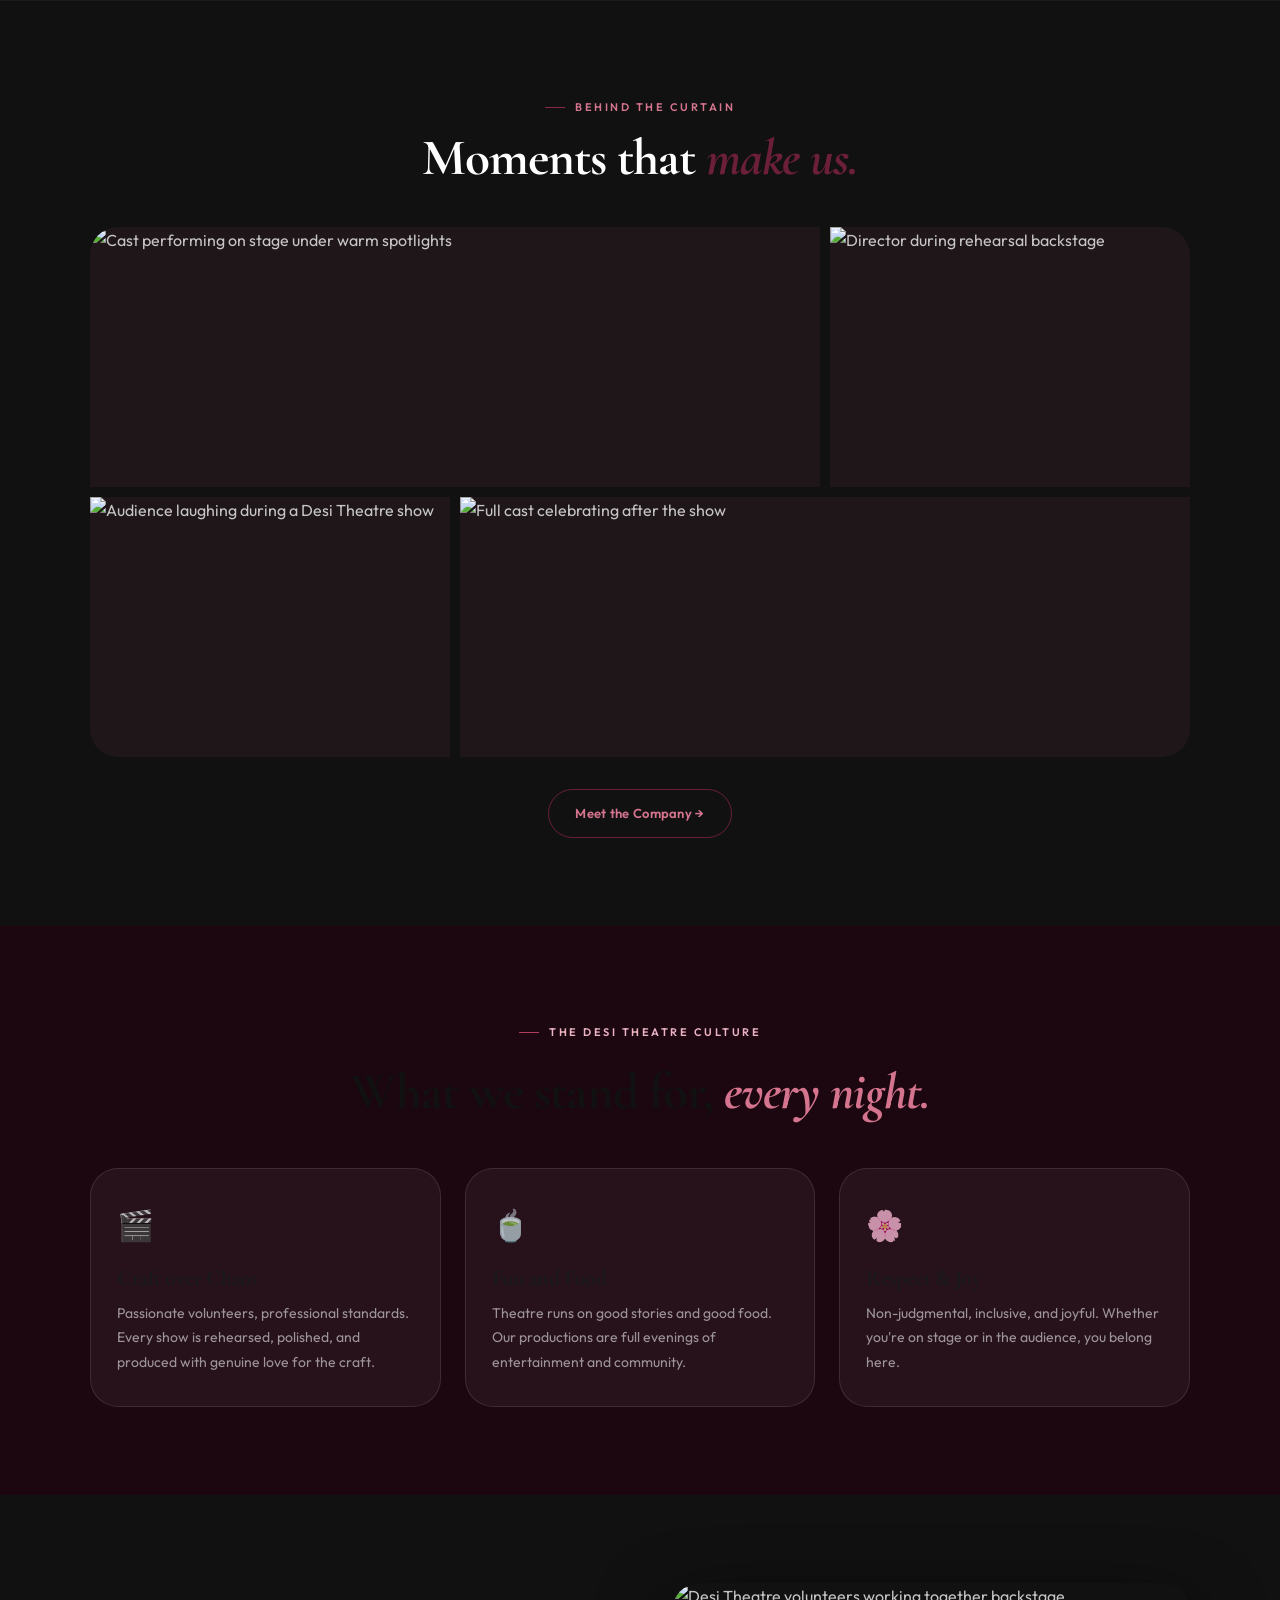
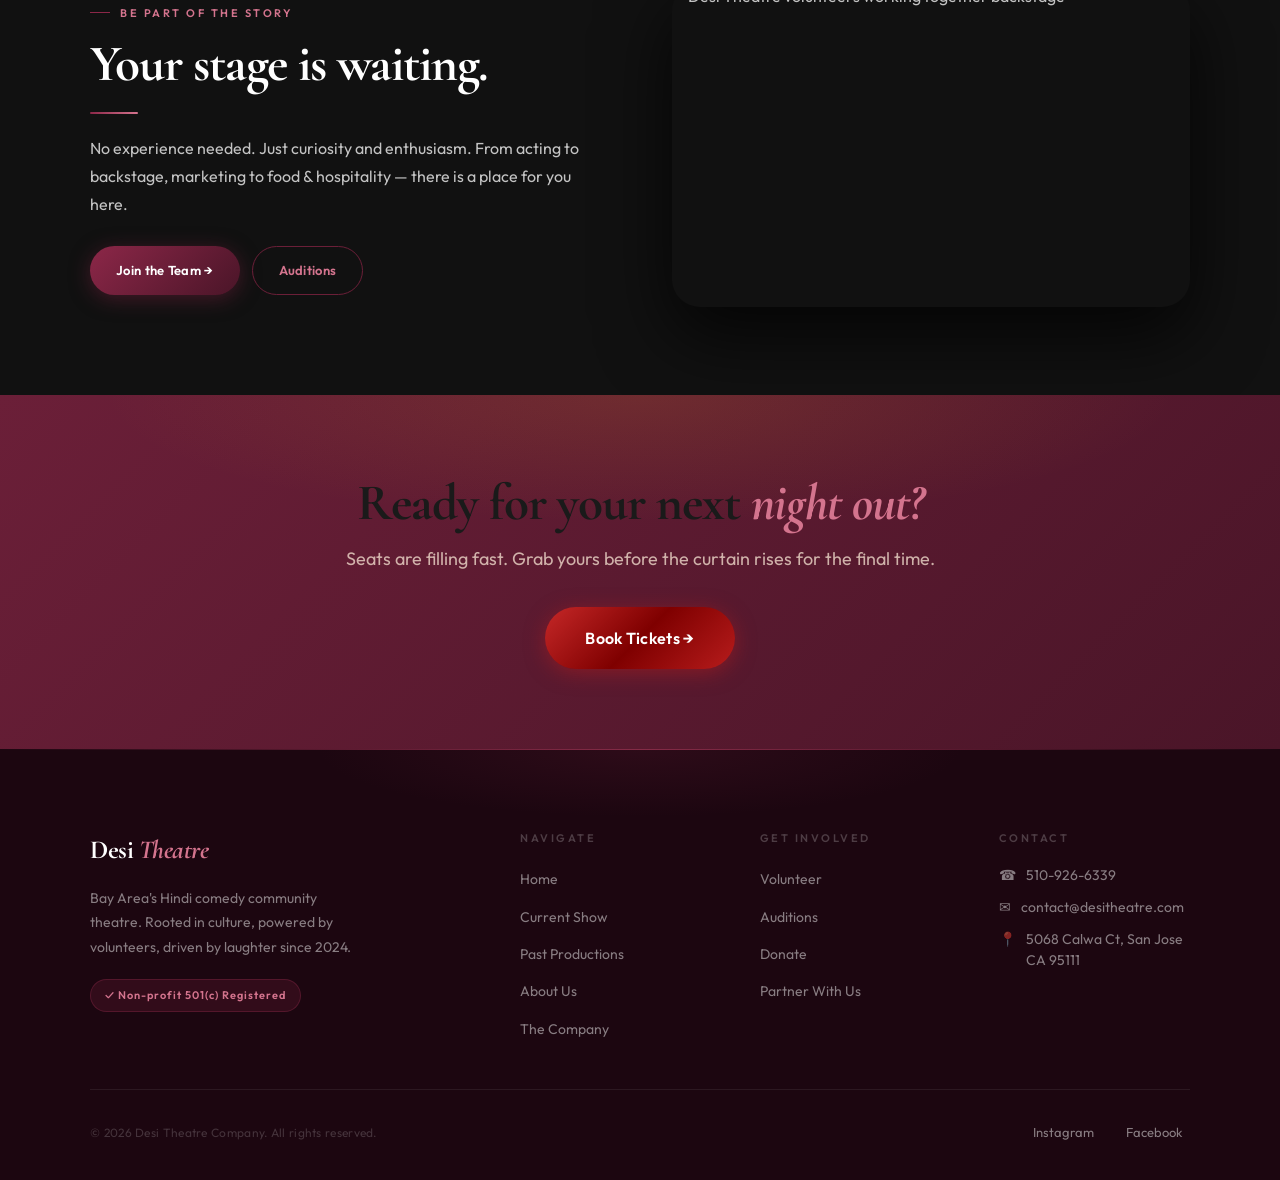
==== commit 68bf6e0a: "Add files via upload" ====
--- a/index.html
+++ b/index.html
@@ -9,19 +9,19 @@
   <style>
     /* ── Why pillars ── */
     .why-pillars { display: grid; grid-template-columns: 1fr 1fr; gap: 14px; margin-top: 24px; }
-    .pillar { background: #fff; border: 0.5px solid rgba(60,30,25,0.12); border-radius: 20px; padding: 22px 18px; transition: all 250ms cubic-bezier(0.4,0,0.2,1); }
-    .pillar:hover { border-color: rgba(196,125,10,0.16); box-shadow: 0 4px 20px rgba(20,10,12,0.09); transform: translateY(-2px); }
+    .pillar { background: #1A1A1A; border: 0.5px solid rgba(107,31,56,0.30); border-radius: 20px; padding: 22px 18px; transition: all 250ms cubic-bezier(0.4,0,0.2,1); }
+    .pillar:hover { border-color: rgba(107,31,56,0.30); box-shadow: 0 4px 20px rgba(20,10,12,0.09); transform: translateY(-2px); }
     .pillar-icon { font-size: 22px; margin-bottom: 8px; }
-    .pillar h4 { font-family: 'Cormorant Garamond', Georgia, serif; font-size: 17px; color: #140F10; margin-bottom: 5px; font-weight: 700; }
-    .pillar p { font-size: 13px; color: #705860; line-height: 1.6; }
+    .pillar h4 { font-family: 'Cormorant Garamond', Georgia, serif; font-size: 17px; color: #111111; margin-bottom: 5px; font-weight: 700; }
+    .pillar p { font-size: 13px; color: #D4748E; line-height: 1.6; }
 
     /* ── Show poster ── */
     .show-poster-home { border-radius: 28px; overflow: hidden; background: #1E1618; aspect-ratio: 4/5; position: relative; box-shadow: 0 28px 72px rgba(20,10,12,0.20), 0 10px 30px rgba(20,10,12,0.11), 0 0 32px rgba(107,31,56,0.26); }
     .show-poster-home img { width: 100%; height: 100%; object-fit: cover; object-position: center top; display: block; }
     .show-poster-home::after { content: ''; position: absolute; bottom: 0; left: 0; right: 0; height: 55%; background: linear-gradient(to top, rgba(13,10,11,0.94), transparent); }
     .show-poster-overlay { position: absolute; bottom: 0; left: 0; right: 0; padding: 28px; z-index: 2; }
-    .show-poster-overlay h3 { font-family: 'Cormorant Garamond', Georgia, serif; font-size: 22px; color: #fff; margin-bottom: 4px; line-height: 1.2; }
-    .show-poster-overlay p { font-size: 13px; color: #F0B840; font-style: italic; margin-bottom: 14px; }
+    .show-poster-overlay h3 { font-family: 'Cormorant Garamond', Georgia, serif; font-size: 22px; color: #1A1A1A; margin-bottom: 4px; line-height: 1.2; }
+    .show-poster-overlay p { font-size: 13px; color: #D4748E; font-style: italic; margin-bottom: 14px; }
 
     /* ── Stats ── */
     .stats-row { display: grid; grid-template-columns: repeat(4,1fr); gap: 20px; }
@@ -41,18 +41,18 @@
     .culture-card { background: rgba(255,255,255,0.05); border: 0.5px solid rgba(255,255,255,0.10); border-radius: 28px; padding: 32px 26px; transition: all 250ms cubic-bezier(0.4,0,0.2,1); }
     .culture-card:hover { background: rgba(255,255,255,0.09); transform: translateY(-2px); }
     .culture-icon { font-size: 30px; margin-bottom: 16px; }
-    .culture-card h3 { font-family: 'Cormorant Garamond', Georgia, serif; font-size: 22px; color: #fff; margin-bottom: 10px; }
+    .culture-card h3 { font-family: 'Cormorant Garamond', Georgia, serif; font-size: 22px; color: #1A1A1A; margin-bottom: 10px; }
     .culture-card p { font-size: 14px; color: rgba(255,255,255,0.55); line-height: 1.75; }
 
     /* ── CTA band ── */
     .cta-band { background: linear-gradient(135deg, #6B1F38 0%, #4A1528 100%); padding: 80px 40px; text-align: center; position: relative; overflow: hidden; }
     .cta-band::before { content: ''; position: absolute; inset: 0; background: radial-gradient(ellipse 70% 60% at 50% 0%, rgba(224,155,32,0.13) 0%, transparent 60%); }
     .cta-band-inner { position: relative; z-index: 1; max-width: 680px; margin: 0 auto; }
-    .cta-band h2 { color: #fff; margin-bottom: 12px; }
+    .cta-band h2 { color: #1A1A1A; margin-bottom: 12px; }
     .cta-band p { color: rgba(253,237,218,0.72); font-size: 18px; margin-bottom: 32px; }
 
     /* ── Venue info box ── */
-    .venue-box { background: #F7EDDA; border: 0.5px solid rgba(196,125,10,0.16); border-radius: 14px; padding: 18px 22px; margin: 20px 0; }
+    .venue-box { background: #2E0D1C; border: 0.5px solid rgba(107,31,56,0.30); border-radius: 14px; padding: 18px 22px; margin: 20px 0; }
     .venue-box p { font-size: 14px; margin: 0; }
     .venue-box p + p { margin-top: 3px; }
 
@@ -160,7 +160,7 @@
   </section>
 
   <!-- ═══════════ CURRENT SHOW · image: images/index-show-poster-3.jpg ═══════════ -->
-  <section class="section" style="background: #fff;">
+  <section class="section" style="background: #111111;">
     <div class="container">
       <div class="grid-2" style="gap: 64px; align-items: start;">
         <div class="show-poster-home">
@@ -181,9 +181,9 @@
           <div class="gold-rule"></div>
           <p style="font-size: 17px; margin-top: 12px; color: #2A1E21;">A riotous new comedy about love, marriage, and the spectacular chaos that lives in between. Directed by Niranjan Page. Produced by Nitin Deo.</p>
           <div class="venue-box">
-            <p><strong style="color: #140F10;">Historic Hoover Theater</strong></p>
-            <p style="color: #705860;">1635 Park Ave, San Jose, CA 95126</p>
-            <p style="color: #705860; margin-top: 6px; font-size: 13px;">Apr 30 &ndash; May 3, 2026 &nbsp;|&nbsp; ~100 min running time</p>
+            <p><strong style="color: #FFFFFF;">Historic Hoover Theater</strong></p>
+            <p style="color: rgba(255,255,255,0.55);">1635 Park Ave, San Jose, CA 95126</p>
+            <p style="color: rgba(255,255,255,0.55); margin-top: 6px; font-size: 13px;">Apr 30 &ndash; May 3, 2026 &nbsp;|&nbsp; ~100 min running time</p>
           </div>
           <div class="date-row"><span class="date-day">Thu, Apr 30</span><span class="date-time">7:30 PM</span><span class="date-status">Available</span></div>
           <div class="date-row"><span class="date-day">Fri, May 1</span><span class="date-time">7:30 PM</span><span class="date-status">Available</span></div>
@@ -235,7 +235,7 @@
     <div class="container">
       <div class="text-center">
         <span class="section-eyebrow light">The Desi Theatre Culture</span>
-        <h2 style="color: #fff; margin-top: 8px;">What we stand for, <em style="color: #F0B840; font-style: italic;">every night.</em></h2>
+        <h2 style="color: #111111; margin-top: 8px;">What we stand for, <em style="color: #D4748E; font-style: italic;">every night.</em></h2>
       </div>
       <div class="culture-cards">
         <div class="culture-card"><div class="culture-icon">&#127916;</div><h3>Craft over Chaos</h3><p>Passionate volunteers, professional standards. Every show is rehearsed, polished, and produced with genuine love for the craft.</p></div>
@@ -270,7 +270,7 @@
   <!-- ═══════════ CTA BAND ═══════════ -->
   <section class="cta-band">
     <div class="cta-band-inner">
-      <h2>Ready for your next <em style="font-style: italic; color: #F0B840;">night out?</em></h2>
+      <h2>Ready for your next <em style="font-style: italic; color: #D4748E;">night out?</em></h2>
       <p>Seats are filling fast. Grab yours before the curtain rises for the final time.</p>
       <a href="shows.html" class="btn btn-gold btn-xl">Book Tickets &rarr;</a>
     </div>
--- a/css/style.css
+++ b/css/style.css
@@ -1,1078 +1,701 @@
 /* ═══════════════════════════════════════════════════════════════════════
-   DESI THEATRE — Premium Design System v2
-   Theatrical · Warm · Joyful · Luxurious · Cultural
+   DESI THEATRE — Design System
+   Two-tone: Burgundy for important sections · Black for base
+   Accent: Crimson/Maroon · No white, grey, or light fills anywhere
    ═══════════════════════════════════════════════════════════════════════ */
 
 @import url('https://fonts.googleapis.com/css2?family=Cormorant+Garamond:ital,wght@0,400;0,600;0,700;1,400;1,600;1,700&family=Outfit:wght@300;400;500;600&display=swap');
 
-/* 1 — COLOR TOKENS */
+/* ── COLOUR TOKENS ── */
 :root {
-  --burg-900: #1C0610; --burg-800: #2E0D1C; --burg-700: #4A1528;
-  --burg-600: #6B1F38; --burg-500: #8C2748; --burg-400: #B03C5E;
-  --burg-300: #D4748E; --burg-200: #EAB4C2; --burg-100: #F7E4E9; --burg-50: #FDF4F6;
-
-  --gold-900: #2C1A00; --gold-800: #4A2E00; --gold-700: #704400;
-  --gold-600: #9A5F00; --gold-500: #C47D0A; --gold-400: #E09B20;
-  --gold-300: #F0B840; --gold-200: #F7D278; --gold-100: #FBE9B0; --gold-50: #FEF6DC;
-
-  --plum-700: #381E58; --plum-600: #502B7A; --plum-500: #6B3D9E;
-  --plum-300: #B48AD8; --plum-100: #EFE3F8;
-
-  --cream-50:  #FDFAF4; --cream-100: #F7EDDA; --cream-200: #EDD8B8;
-  --cream-400: #D4AA7D; --cream-600: #BF9060; --cream-800: #6B4A20;
-
-  --coal-950: #0D0A0B; --coal-900: #140F10; --coal-800: #1E1618;
-  --coal-700: #2A1E21; --coal-600: #3A2C2F; --coal-500: #4E3D40;
-  --coal-400: #705860; --coal-300: #9A808A; --coal-200: #C4ADB5; --coal-50: #F5F0F2;
-
-  --coral-500: #E05C40; --coral-300: #F4A090; --coral-100: #FDEAE5;
-
-  /* ── Semantic Background ── */
-  --bg-stage:   var(--coal-950);
-  --bg-surface: var(--cream-50);
-  --bg-raised:  #FFFFFF;
-  --bg-warm:    var(--cream-100);
-  --bg-golden:  var(--gold-50);
-  --bg-blush:   var(--burg-50);
-  --bg-curtain: var(--burg-800);
-
-  /* ── Semantic Text ── */
-  --txt-head:      var(--coal-900);
-  --txt-body:      var(--coal-700);
-  --txt-muted:     var(--coal-400);
-  --txt-subtle:    var(--coal-300);
-  --txt-on-dark:   var(--cream-100);
-  --txt-on-dark-m: rgba(253,237,218,0.60);
-  --txt-gold:      var(--gold-500);
-  --txt-burg:      var(--burg-600);
-
-  /* ── Semantic Borders ── */
-  --bdr-hair:     rgba(60,30,25,0.07);
-  --bdr-soft:     rgba(60,30,25,0.12);
-  --bdr-med:      rgba(60,30,25,0.20);
-  --bdr-strong:   rgba(60,30,25,0.36);
-  --bdr-gold:     rgba(196,125,10,0.32);
-  --bdr-gold-s:   rgba(196,125,10,0.16);
-  --bdr-dark:     rgba(253,237,218,0.10);
-  --bdr-dark-s:   rgba(253,237,218,0.22);
-
-  /* ── Fonts ── */
+  /* Burgundy scale */
+  --burg-950: #0F0309;
+  --burg-900: #1C0610;
+  --burg-800: #2E0D1C;
+  --burg-700: #4A1528;
+  --burg-600: #6B1F38;
+  --burg-500: #8C2748;
+  --burg-400: #B03C5E;
+  --burg-300: #D4748E;
+  --burg-200: #EAB4C2;
+  --burg-100: #F5D5DF;
+
+  /* Crimson/red accent */
+  --red-700: #7F0000;
+  --red-600: #9B1212;
+  --red-500: #B71C1C;
+  --red-400: #C62828;
+  --red-300: #E53935;
+  --red-200: #EF9A9A;
+
+  /* Black base */
+  --black:   #0A0A0A;
+  --black-2: #111111;
+  --black-3: #1A1A1A;
+  --black-4: #242424;
+
+  /* Text */
+  --txt-primary:   #FFFFFF;
+  --txt-secondary: rgba(255,255,255,0.75);
+  --txt-muted:     rgba(255,255,255,0.48);
+  --txt-subtle:    rgba(255,255,255,0.28);
+
+  /* Fonts */
+  --serif: 'Cormorant Garamond', Georgia, serif;
+  --sans:  'Outfit', 'Segoe UI', sans-serif;
+
+  /* Radii */
+  --r-sm:   8px;  --r-md: 14px; --r-lg: 20px;
+  --r-xl:  28px;  --r-full: 9999px;
+
+  /* Shadows */
+  --sh-sm:  0 2px 12px rgba(0,0,0,0.45);
+  --sh-md:  0 6px 28px rgba(0,0,0,0.55);
+  --sh-lg:  0 16px 56px rgba(0,0,0,0.65);
+  --sh-xl:  0 28px 72px rgba(0,0,0,0.75);
+  --sh-burg:0 4px 20px rgba(107,31,56,0.55);
+  --sh-red: 0 4px 20px rgba(183,28,28,0.50);
+
+  /* Spacing */
+  --sp-2:8px;  --sp-3:12px; --sp-4:16px; --sp-5:20px;
+  --sp-6:24px; --sp-8:32px; --sp-10:40px;--sp-12:48px;
+  --sp-16:64px;--sp-20:80px;--sp-24:96px;
+
+  /* Easing */
+  --ease:   220ms cubic-bezier(0.4,0,0.2,1);
+  --spring: 360ms cubic-bezier(0.34,1.56,0.64,1);
+
+  /* Legacy compat aliases (used by HTML style blocks) */
+  --burg-50: #FDF4F6; --burg-100: #F5D5DF;
+  --coal-900: #140F10; --coal-800: #1E1618; --coal-700: #2A1E21;
+  --coal-400: #705860; --coal-300: #9A808A;
+  --cream-50: #0A0A0A; --cream-100: #111111;
+  --gold-300: #E53935; --gold-400: #C62828; --gold-500: #B71C1C;
+  --gold-50: #1A1A1A;
   --ff-display: 'Cormorant Garamond', Georgia, serif;
   --ff-body:    'Outfit', 'Segoe UI', sans-serif;
-
-  /* ── Type Scale ── */
-  --fs-xs: 11px; --fs-sm: 13px; --fs-base: 16px; --fs-md: 18px;
-  --fs-lg: 22px; --fs-xl: 28px; --fs-2xl: 36px; --fs-3xl: 48px;
-  --fs-4xl: 64px; --fs-5xl: 84px;
-
-  /* ── Spacing ── */
-  --sp-1:4px; --sp-2:8px; --sp-3:12px; --sp-4:16px; --sp-5:20px;
-  --sp-6:24px; --sp-8:32px; --sp-10:40px; --sp-12:48px; --sp-16:64px;
-  --sp-20:80px; --sp-24:96px; --sp-32:128px;
-
-  /* ── Radii ── */
-  --r-xs:4px; --r-sm:8px; --r-md:14px; --r-lg:20px;
-  --r-xl:28px; --r-2xl:40px; --r-full:9999px;
-
-  /* ── Shadows ── */
-  --sh-sm:    0 2px 8px rgba(20,10,12,0.09), 0 1px 3px rgba(20,10,12,0.05);
-  --sh-md:    0 6px 24px rgba(20,10,12,0.13), 0 2px 8px rgba(20,10,12,0.07);
-  --sh-lg:    0 16px 48px rgba(20,10,12,0.17), 0 6px 18px rgba(20,10,12,0.09);
-  --sh-xl:    0 28px 72px rgba(20,10,12,0.20), 0 10px 30px rgba(20,10,12,0.11);
-  --sh-card:  0 4px 20px rgba(20,10,12,0.09), 0 1px 4px rgba(20,10,12,0.05);
-  --sh-card-h:0 12px 40px rgba(107,31,56,0.15), 0 4px 14px rgba(20,10,12,0.09);
-  --sh-btn-b: 0 4px 18px rgba(107,31,56,0.33), 0 1px 4px rgba(20,10,12,0.10);
-  --sh-btn-g: 0 4px 18px rgba(196,125,10,0.38), 0 1px 4px rgba(20,10,12,0.08);
-  --sh-glow-b:0 0 32px rgba(107,31,56,0.26), 0 0 64px rgba(107,31,56,0.10);
-  --sh-glow-g:0 0 32px rgba(224,155,32,0.20), 0 0 64px rgba(224,155,32,0.08);
-
-  /* ── Gradients ── */
-  --gr-stage:   linear-gradient(180deg, #0D0A0B 0%, #1A0E12 60%, #1C0610 100%);
-  --gr-curtain: linear-gradient(180deg, #2E0D1C 0%, #1C0610 100%);
-  --gr-gold:    linear-gradient(135deg, #F0B840 0%, #C47D0A 50%, #E09B20 100%);
-  --gr-gold-s:  linear-gradient(135deg, #FEF6DC 0%, #FBE9B0 100%);
-  --gr-burg:    linear-gradient(135deg, #6B1F38 0%, #4A1528 100%);
-  --gr-warm:    linear-gradient(160deg, #FDFAF4 0%, #F7EDDA 100%);
-  --gr-sheen:   linear-gradient(135deg, rgba(255,255,255,0.07) 0%, rgba(255,255,255,0) 55%);
-  --gr-spot:    radial-gradient(ellipse 70% 55% at 50% 0%, rgba(224,155,32,0.16) 0%, transparent 70%);
-
-  /* ── Motion ── */
-  --ease-fast:   150ms cubic-bezier(0.4,0,0.2,1);
-  --ease-base:   250ms cubic-bezier(0.4,0,0.2,1);
-  --ease-slow:   420ms cubic-bezier(0.4,0,0.2,1);
-  --ease-spring: 360ms cubic-bezier(0.34,1.56,0.64,1);
-}
-
-/* ═══════════════════════════════════════════════════════
-   COMPATIBILITY BRIDGE — maps legacy tokens → new system
-   Must come AFTER the base :root token definitions above
-   ═══════════════════════════════════════════════════════ */
-:root {
-  /* saffron → burgundy brand */
-  --saffron:        #6B1F38;
-  --saffron-light:  #F7E4E9;
-  --saffron-mid:    #B03C5E;
-  --saffron-dark:   #4A1528;
-
-  /* cream/surface aliases */
-  --cream:          #FDFAF4;
-  --cream-dark:     #F7EDDA;
-
-  /* text aliases */
-  --ink:            #140F10;
-  --ink-light:      #1E1618;
-  --muted:          #705860;
-  --muted-light:    #9A808A;
-  --white:          #FFFFFF;
-
-  /* border aliases */
-  --border:         rgba(60,30,25,0.12);
-  --border-strong:  rgba(60,30,25,0.36);
-
-  /* typography aliases */
-  --serif:          'Cormorant Garamond', Georgia, serif;
-  --sans:           'Outfit', 'Segoe UI', sans-serif;
-
-  /* radius aliases */
-  --radius-xs:      4px;
-  --radius-sm:      8px;
-  --radius-md:      14px;
-  --radius-lg:      20px;
-  --radius-xl:      28px;
-  --radius-2xl:     40px;
-  --radius-full:    9999px;
-
-  /* divider (old design used this) */
-  --divider:        2px;
-}
-
-/* 2 — RESET */
-*,*::before,*::after{margin:0;padding:0;box-sizing:border-box}
-html{scroll-behavior:smooth}
-body{font-family:var(--ff-body);background:var(--bg-surface);color:var(--txt-body);line-height:1.65;-webkit-font-smoothing:antialiased}
-img{max-width:100%;display:block}
-a{text-decoration:none;color:inherit}
-ul{list-style:none}
-button{cursor:pointer;font-family:var(--ff-body);border:none;background:none}
-input,select,textarea{font-family:var(--ff-body)}
-
-/* 3 — TYPOGRAPHY */
-h1,h2,h3,h4,h5{font-family:var(--ff-display);color:var(--txt-head);line-height:1.1;letter-spacing:-0.02em;font-weight:700}
-h1{font-size:clamp(var(--fs-3xl),6vw,var(--fs-5xl))}
-h2{font-size:clamp(var(--fs-2xl),4vw,var(--fs-4xl))}
-h3{font-size:clamp(var(--fs-xl),3vw,var(--fs-3xl))}
-h4{font-size:clamp(var(--fs-lg),2.5vw,var(--fs-2xl))}
-p{font-size:var(--fs-base);color:var(--txt-body);line-height:1.75}
-p.lead{font-size:var(--fs-md);line-height:1.75}
-
-.serif-italic{font-family:var(--ff-display);font-style:italic;color:var(--gold-300)}
-.serif-italic.dark{color:var(--gold-500)}
-
-.section-eyebrow{
-  display:inline-flex;align-items:center;gap:var(--sp-2);
-  font-family:var(--ff-body);font-size:var(--fs-xs);font-weight:600;
-  letter-spacing:2.5px;text-transform:uppercase;color:var(--txt-gold);
-  margin-bottom:var(--sp-5);
-}
-.section-eyebrow::before{content:'';width:20px;height:1.5px;background:var(--gr-gold);flex-shrink:0}
-.section-eyebrow.light{color:var(--gold-300)}
-.section-eyebrow.light::before{background:var(--gold-300)}
-
-/* 4 — LAYOUT */
-.container{max-width:1180px;margin:0 auto;padding:0 var(--sp-10)}
-.container-narrow{max-width:780px;margin:0 auto;padding:0 var(--sp-10)}
-.section{padding:var(--sp-24) 0}
-.section-sm{padding:var(--sp-16) 0}
-.section-lg{padding:var(--sp-32) 0}
-.grid-2{display:grid;grid-template-columns:1fr 1fr;gap:var(--sp-12);align-items:center}
-.grid-3{display:grid;grid-template-columns:repeat(3,1fr);gap:var(--sp-6)}
-.grid-4{display:grid;grid-template-columns:repeat(4,1fr);gap:var(--sp-5)}
-.text-center{text-align:center}
-.w-full{width:100%}
-.flex{display:flex}
-.flex-center{display:flex;align-items:center;justify-content:center}
-.flex-between{display:flex;align-items:center;justify-content:space-between}
-.flex-wrap{flex-wrap:wrap}
-.gap-2{gap:var(--sp-2)}.gap-3{gap:var(--sp-3)}.gap-4{gap:var(--sp-4)}.gap-6{gap:var(--sp-6)}
-.mt-2{margin-top:var(--sp-2)}.mt-4{margin-top:var(--sp-4)}.mt-6{margin-top:var(--sp-6)}
-.mt-8{margin-top:var(--sp-8)}.mt-10{margin-top:var(--sp-10)}.mt-12{margin-top:var(--sp-12)}
-.mt-16{margin-top:var(--sp-16)}.mt-24{margin-top:var(--sp-24)}
-.mb-4{margin-bottom:var(--sp-4)}.mb-6{margin-bottom:var(--sp-6)}.mb-8{margin-bottom:var(--sp-8)}
-.mb-8{margin-bottom:var(--sp-8)}.mb-12{margin-bottom:var(--sp-12)}.mb-16{margin-bottom:var(--sp-16)}.mb-48{margin-bottom:var(--sp-12)}
-
-/* 5 — ORNAMENT / DIVIDERS */
-.gold-rule{width:52px;height:2px;background:var(--gr-gold);border-radius:2px;margin:var(--sp-5) 0}
-.gold-rule.center{margin-left:auto;margin-right:auto}
-.ornament-divider{display:flex;align-items:center;gap:var(--sp-4);margin:var(--sp-8) 0}
-.ornament-divider::before,.ornament-divider::after{content:'';flex:1;height:0.5px;background:linear-gradient(90deg,transparent,var(--bdr-gold),transparent)}
-.ornament-divider span{font-family:var(--ff-display);font-size:var(--fs-lg);color:var(--gold-400);font-style:italic;opacity:0.65;user-select:none}
-
-/* 6 — TAGS */
-.tag{display:inline-flex;align-items:center;gap:var(--sp-2);font-size:var(--fs-xs);font-weight:600;letter-spacing:1.2px;text-transform:uppercase;padding:5px 13px;border-radius:var(--r-full);white-space:nowrap}
-.tag-gold{background:var(--gold-50);color:var(--gold-700);border:0.5px solid var(--bdr-gold)}
-.tag-burg{background:var(--burg-100);color:var(--burg-700);border:0.5px solid rgba(107,31,56,0.18)}
-.tag-dark{background:var(--coal-800);color:var(--cream-200);border:0.5px solid var(--bdr-dark)}
-.tag-plum{background:var(--plum-100);color:var(--plum-600);border:0.5px solid rgba(80,43,122,0.18)}
-.tag-muted{background:var(--cream-100);color:var(--txt-muted);border:0.5px solid var(--bdr-soft)}
-.tag-coral{background:var(--coral-100);color:#B03020;border:0.5px solid rgba(224,92,64,0.18)}
-.tag-live{background:var(--burg-600);color:var(--cream-100);animation:pulse-tag 2s ease-in-out infinite}
-.tag-live::before{content:'';width:5px;height:5px;border-radius:50%;background:var(--gold-300);animation:blink 1.5s ease-in-out infinite}
-@keyframes pulse-tag{0%,100%{box-shadow:0 0 0 2px rgba(107,31,56,0.22)}50%{box-shadow:0 0 0 5px rgba(107,31,56,0.10)}}
-@keyframes blink{0%,100%{opacity:1}50%{opacity:0.25}}
-
-/* 7 — BUTTONS */
-.btn{
-  display:inline-flex;align-items:center;justify-content:center;gap:var(--sp-2);
-  font-family:var(--ff-body);font-weight:600;font-size:var(--fs-sm);letter-spacing:0.4px;
-  padding:14px 28px;border-radius:var(--r-full);
-  cursor:pointer;white-space:nowrap;position:relative;overflow:hidden;
-  transition:all var(--ease-base);text-decoration:none;border:none;
-}
-.btn::before{content:'';position:absolute;inset:0;background:var(--gr-sheen);opacity:0;transition:opacity var(--ease-fast)}
-.btn:hover::before{opacity:1}
-.btn:active{transform:scale(0.976)}
-
-.btn-primary{background:var(--gr-burg);color:var(--cream-100);box-shadow:var(--sh-btn-b)}
-.btn-primary:hover{background:linear-gradient(135deg,#8C2748 0%,#6B1F38 100%);box-shadow:var(--sh-btn-b),var(--sh-glow-b);transform:translateY(-2px);color:var(--cream-50)}
-.btn-primary:focus-visible{outline:3px solid var(--burg-300);outline-offset:3px}
-
-.btn-gold{background:var(--gr-gold);color:var(--gold-900);box-shadow:var(--sh-btn-g);font-weight:700}
-.btn-gold:hover{background:linear-gradient(135deg,#F7D278 0%,#E09B20 50%,#F0B840 100%);box-shadow:var(--sh-btn-g),var(--sh-glow-g);transform:translateY(-2px)}
-.btn-gold:focus-visible{outline:3px solid var(--gold-300);outline-offset:3px}
-
-.btn-secondary{background:transparent;color:var(--burg-600);border:1.5px solid var(--burg-400)}
-.btn-secondary:hover{background:var(--burg-50);border-color:var(--burg-600);color:var(--burg-700);transform:translateY(-1px);box-shadow:var(--sh-sm)}
-.btn-secondary:focus-visible{outline:3px solid var(--burg-200);outline-offset:3px}
-
-.btn-ghost{background:rgba(253,237,218,0.08);color:var(--cream-100);border:1px solid var(--bdr-dark-s);backdrop-filter:blur(8px)}
-.btn-ghost:hover{background:rgba(253,237,218,0.15);border-color:rgba(253,237,218,0.38);transform:translateY(-1px)}
-.btn-ghost:focus-visible{outline:3px solid var(--cream-200);outline-offset:3px}
-
-.btn-cream{background:var(--cream-50);color:var(--coal-900);box-shadow:var(--sh-md);font-weight:600}
-.btn-cream:hover{background:#fff;transform:translateY(-2px);box-shadow:var(--sh-lg)}
-
-.btn-sm{padding:9px 20px;font-size:var(--fs-xs)}
-.btn-lg{padding:17px 36px;font-size:var(--fs-base)}
-.btn-xl{padding:20px 44px;font-size:var(--fs-md)}
-
-/* 8 — NAVIGATION */
-.nav{
-  position:sticky;top:0;z-index:500;height:72px;
-  background:rgba(13,10,11,0.90);
-  backdrop-filter:blur(20px) saturate(1.5);
-  -webkit-backdrop-filter:blur(20px) saturate(1.5);
-  border-bottom:0.5px solid var(--bdr-dark);
-}
-.nav::before{
-  content:'';position:absolute;top:0;left:0;right:0;height:1.5px;
-  background:linear-gradient(90deg,transparent 0%,var(--gold-500) 25%,var(--gold-300) 50%,var(--gold-500) 75%,transparent 100%);
-  opacity:0.55;
-}
-.nav-inner{
-  max-width:1180px;margin:0 auto;padding:0 var(--sp-10);
-  height:100%;display:flex;align-items:center;justify-content:space-between;
-}
-.nav-logo{font-family:var(--ff-display);font-size:24px;font-weight:700;color:var(--cream-100);letter-spacing:-0.5px;transition:color var(--ease-fast)}
-.nav-logo em{color:var(--gold-300);font-style:italic}
-.nav-logo:hover{color:var(--gold-100)}
-.nav-links{display:flex;align-items:center;gap:var(--sp-1)}
-.nav-links a{font-size:var(--fs-sm);font-weight:500;color:rgba(237,216,184,0.65);padding:7px 14px;border-radius:var(--r-full);transition:all var(--ease-fast);position:relative}
-.nav-links a:hover{color:var(--cream-100);background:rgba(253,237,218,0.08)}
-.nav-links a.active{color:var(--gold-300);background:rgba(224,155,32,0.10)}
-.nav-links a.active::after{content:'';position:absolute;bottom:5px;left:50%;transform:translateX(-50%);width:4px;height:4px;border-radius:50%;background:var(--gold-400)}
-.nav-right{display:flex;align-items:center;gap:var(--sp-3)}
-
-/* 9 — HERO */
-.hero{
-  position:relative;min-height:92vh;
-  display:flex;align-items:center;
-  background:var(--gr-stage);overflow:hidden;
-}
-.hero::before{
-  content:'';position:absolute;top:-10%;left:50%;transform:translateX(-50%);
-  width:80%;height:80%;
-  background:radial-gradient(ellipse 60% 50% at 50% 0%,rgba(224,155,32,0.13) 0%,rgba(196,125,10,0.05) 40%,transparent 70%);
+  --fs-xs:11px; --fs-sm:13px; --fs-base:16px; --fs-md:18px;
+  --fs-lg:22px; --fs-xl:28px; --fs-2xl:36px; --fs-3xl:48px;
+  --fs-4xl:64px; --fs-5xl:84px;
+  --gr-burg: linear-gradient(135deg,#6B1F38 0%,#4A1528 100%);
+  --gr-gold: linear-gradient(135deg,#E53935 0%,#B71C1C 50%,#C62828 100%);
+  --gr-stage: linear-gradient(180deg,#1C0610 0%,#2E0D1C 60%,#4A1528 100%);
+  --gr-sheen: linear-gradient(135deg,rgba(255,255,255,0.06) 0%,rgba(255,255,255,0) 55%);
+  --txt-head: #FFFFFF; --txt-body: rgba(255,255,255,0.75);
+  --txt-gold: #D4748E; --txt-burg: #D4748E; --txt-on-dark: #fff;
+  --txt-on-dark-m: rgba(255,255,255,0.55);
+  --bdr-hair: rgba(107,31,56,0.15); --bdr-soft: rgba(107,31,56,0.25);
+  --bdr-med:  rgba(107,31,56,0.40); --bdr-strong: rgba(107,31,56,0.60);
+  --bdr-gold: rgba(107,31,56,0.35); --bdr-gold-s: rgba(107,31,56,0.20);
+  --bdr-dark: rgba(255,255,255,0.08); --bdr-dark-s: rgba(255,255,255,0.14);
+  --bdr-on-dark: rgba(255,255,255,0.10); --bdr-on-dark-strong: rgba(255,255,255,0.20);
+  --sh-btn-b: 0 4px 18px rgba(107,31,56,0.55);
+  --sh-btn-g: 0 4px 18px rgba(183,28,28,0.50);
+  --sh-glow-b:0 0 32px rgba(107,31,56,0.30);
+  --sh-glow-g:0 0 32px rgba(183,28,28,0.25);
+  --sh-card:  0 4px 20px rgba(0,0,0,0.50);
+  --sh-card-h:0 12px 40px rgba(0,0,0,0.65);
+  --bg-surface:#0A0A0A; --bg-raised:#111111; --bg-warm:#1A1A1A;
+  --bg-golden:#1A1A1A; --bg-stage:#1C0610;
+  --r-xs:4px; --r-2xl:40px;
+  --ease-fast:150ms cubic-bezier(0.4,0,0.2,1);
+  --ease-base:220ms cubic-bezier(0.4,0,0.2,1);
+  --ease-slow:420ms cubic-bezier(0.4,0,0.2,1);
+  --ease-spring:360ms cubic-bezier(0.34,1.56,0.64,1);
+  --saffron:#6B1F38; --saffron-light:rgba(107,31,56,0.20);
+  --saffron-mid:#B03C5E; --saffron-dark:#4A1528;
+  --cream:#0A0A0A; --cream-dark:#111111;
+  --ink:#FFFFFF; --ink-light:#fff; --muted:rgba(255,255,255,0.48);
+  --muted-light:rgba(255,255,255,0.30); --white:#FFFFFF;
+  --border:rgba(107,31,56,0.30); --border-strong:rgba(107,31,56,0.55);
+  --serif-font:'Cormorant Garamond',Georgia,serif;
+  --sans-font:'Outfit','Segoe UI',sans-serif;
+  --radius-sm:8px; --radius-md:14px; --radius-lg:20px;
+  --radius-xl:28px; --radius-full:9999px;
+}
+
+/* ── RESET ── */
+*,*::before,*::after { margin:0; padding:0; box-sizing:border-box; }
+html { scroll-behavior:smooth; }
+body {
+  font-family: var(--sans);
+  background: var(--black);
+  color: var(--txt-secondary);
+  line-height: 1.65;
+  -webkit-font-smoothing: antialiased;
+  padding-top: 64px;
+}
+img { max-width:100%; display:block; }
+a { text-decoration:none; color:inherit; }
+ul { list-style:none; }
+button { cursor:pointer; font-family:var(--sans); border:none; background:none; }
+input,select,textarea { font-family:var(--sans); }
+
+/* Kill all red/blue browser outlines globally */
+* { outline:none; }
+*:focus-visible { outline:1px solid var(--burg-500); outline-offset:2px; }
+
+/* ── TYPOGRAPHY ── */
+h1,h2,h3,h4,h5 {
+  font-family: var(--serif);
+  color: #fff;
+  line-height: 1.1; letter-spacing:-0.02em; font-weight:700;
+}
+h1 { font-size:clamp(36px,6vw,80px); }
+h2 { font-size:clamp(26px,4vw,52px); }
+h3 { font-size:clamp(20px,3vw,34px); }
+h4 { font-size:clamp(17px,2.5vw,24px); }
+p  { font-size:16px; color:var(--txt-secondary); line-height:1.75; }
+p.lead { font-size:18px; }
+
+.section-eyebrow {
+  display:inline-flex; align-items:center; gap:10px;
+  font-family:var(--sans); font-size:11px; font-weight:600;
+  letter-spacing:2.5px; text-transform:uppercase;
+  color:var(--burg-300); margin-bottom:14px;
+}
+.section-eyebrow::before {
+  content:''; width:20px; height:1.5px;
+  background:var(--burg-500); flex-shrink:0;
+}
+.section-eyebrow.light { color:var(--burg-200); }
+.section-eyebrow.light::before { background:var(--burg-400); }
+
+.gold-rule {
+  width:48px; height:2px;
+  background:linear-gradient(90deg,var(--burg-500),var(--burg-300));
+  border-radius:2px; margin:20px 0;
+}
+.gold-rule.center { margin-left:auto; margin-right:auto; }
+
+/* ── LAYOUT ── */
+.container { max-width:1180px; margin:0 auto; padding:0 40px; }
+.section    { padding:88px 0; }
+.section-sm { padding:56px 0; }
+.section-lg { padding:120px 0; }
+
+/* Section backgrounds: BLACK or BURGUNDY only */
+.section-cream  { background:var(--black-2); }
+.section-golden { background:var(--black-3); }
+.section-stage  { background:var(--burg-900); position:relative; overflow:hidden; }
+.section-stage::before {
+  content:''; position:absolute; top:-25%; left:50%; transform:translateX(-50%);
+  width:70%; height:70%;
+  background:radial-gradient(ellipse 60% 50% at 50% 0%,rgba(107,31,56,0.20) 0%,transparent 70%);
   pointer-events:none;
 }
-.hero::after{
-  content:'';position:absolute;bottom:0;left:0;right:0;height:38%;
-  background:linear-gradient(0deg,#0D0A0B 0%,transparent 100%);
+.section-burg   { background:var(--burg-700); }
+.section-burg-d { background:var(--burg-800); }
+
+/* Grids */
+.grid-2 { display:grid; grid-template-columns:1fr 1fr; gap:48px; align-items:center; }
+.grid-3 { display:grid; grid-template-columns:repeat(3,1fr); gap:24px; }
+.grid-4 { display:grid; grid-template-columns:repeat(4,1fr); gap:20px; }
+.text-center { text-align:center; }
+.w-full { width:100%; }
+.flex { display:flex; }
+.flex-wrap { flex-wrap:wrap; }
+
+/* Spacing */
+.mt-4{margin-top:16px} .mt-6{margin-top:24px} .mt-8{margin-top:32px}
+.mt-10{margin-top:40px} .mt-12{margin-top:48px} .mt-16{margin-top:64px}
+.mt-24{margin-top:96px}
+.mb-4{margin-bottom:16px} .mb-6{margin-bottom:24px}
+.mb-8{margin-bottom:32px} .mb-12{margin-bottom:48px} .mb-48{margin-bottom:48px}
+.gap-3{gap:12px} .gap-4{gap:16px} .gap-6{gap:24px}
+.gap-12{gap:48px}
+
+/* ── BREADCRUMB ── */
+.breadcrumb {
+  display:flex; align-items:center; gap:8px;
+  font-size:12px; font-weight:500;
+  color:var(--txt-muted); margin-bottom:24px;
+}
+.breadcrumb a { color:var(--burg-400); }
+.breadcrumb a:hover { color:var(--burg-300); }
+.breadcrumb span { opacity:0.4; }
+.breadcrumb.light { color:rgba(255,255,255,0.32); }
+.breadcrumb.light a { color:var(--burg-300); }
+
+/* ── BUTTONS ── */
+.btn {
+  display:inline-flex; align-items:center; justify-content:center; gap:8px;
+  font-family:var(--sans); font-weight:600; font-size:13px; letter-spacing:0.3px;
+  padding:13px 26px; border-radius:var(--r-full);
+  border:none; cursor:pointer; white-space:nowrap;
+  text-decoration:none; transition:all var(--ease);
+}
+.btn:active { transform:scale(0.977); }
+
+/* Primary — burgundy */
+.btn-primary {
+  background:linear-gradient(135deg,#8C2748 0%,#4A1528 100%);
+  color:#fff; box-shadow:var(--sh-burg);
+}
+.btn-primary:hover {
+  background:linear-gradient(135deg,#B03C5E 0%,#6B1F38 100%);
+  transform:translateY(-2px);
+  box-shadow:0 6px 30px rgba(107,31,56,0.65);
+}
+
+/* Gold/CTA — deep crimson */
+.btn-gold {
+  background:linear-gradient(135deg,#C62828 0%,#7F0000 50%,#B71C1C 100%);
+  color:#fff; box-shadow:var(--sh-red); font-weight:700;
+}
+.btn-gold:hover {
+  background:linear-gradient(135deg,#E53935 0%,#B71C1C 50%,#C62828 100%);
+  transform:translateY(-2px);
+  box-shadow:0 6px 30px rgba(183,28,28,0.65);
+}
+
+/* Secondary — outlined */
+.btn-secondary {
+  background:transparent; color:var(--burg-300);
+  border:1.5px solid var(--burg-600);
+}
+.btn-secondary:hover {
+  background:rgba(107,31,56,0.22);
+  border-color:var(--burg-400); color:var(--burg-200);
+  transform:translateY(-1px);
+}
+
+/* Ghost — on dark bg */
+.btn-ghost {
+  background:rgba(255,255,255,0.07); color:#fff;
+  border:1px solid rgba(255,255,255,0.20);
+}
+.btn-ghost:hover {
+  background:rgba(255,255,255,0.14);
+  border-color:rgba(255,255,255,0.35);
+  transform:translateY(-1px);
+}
+
+.btn-sm  { padding:9px 18px; font-size:12px; }
+.btn-lg  { padding:16px 34px; font-size:15px; }
+.btn-xl  { padding:18px 40px; font-size:16px; font-weight:600; }
+
+/* ── TAGS ── */
+.tag {
+  display:inline-flex; align-items:center; gap:6px;
+  font-size:11px; font-weight:600; letter-spacing:1.2px; text-transform:uppercase;
+  padding:5px 13px; border-radius:var(--r-full); white-space:nowrap;
+}
+.tag-gold  { background:rgba(107,31,56,0.20); color:var(--burg-300); border:0.5px solid rgba(107,31,56,0.45); }
+.tag-burg  { background:rgba(107,31,56,0.25); color:var(--burg-200); border:0.5px solid rgba(107,31,56,0.50); }
+.tag-dark  { background:var(--black-4); color:rgba(255,255,255,0.80); border:0.5px solid rgba(255,255,255,0.12); }
+.tag-muted { background:rgba(255,255,255,0.06); color:var(--txt-muted); border:0.5px solid rgba(255,255,255,0.10); }
+.tag-plum  { background:rgba(80,43,122,0.22); color:#B48AD8; border:0.5px solid rgba(80,43,122,0.35); }
+.tag-live  { background:var(--burg-600); color:#fff; border:none; animation:pulse-tag 2s ease-in-out infinite; }
+.tag-live::before { content:''; width:5px; height:5px; border-radius:50%; background:var(--burg-200); animation:blink 1.5s ease-in-out infinite; }
+@keyframes pulse-tag { 0%,100%{box-shadow:0 0 0 0 rgba(107,31,56,0)} 50%{box-shadow:0 0 0 5px rgba(107,31,56,0.25)} }
+@keyframes blink { 0%,100%{opacity:0.90} 50%{opacity:0.25} }
+
+/* ── NAV ── */
+.nav {
+  position:fixed; top:0; left:0; right:0; z-index:9000;
+  height:64px;
+  background:var(--burg-900);
+  border-bottom:1px solid rgba(107,31,56,0.55);
+  box-shadow:0 2px 24px rgba(0,0,0,0.75);
+}
+.nav::before {
+  content:''; position:absolute; top:0; left:0; right:0; height:2px;
+  background:linear-gradient(90deg,transparent,var(--burg-600) 30%,var(--burg-400) 50%,var(--burg-600) 70%,transparent);
+  opacity:0.75;
+}
+.nav-inner {
+  max-width:1180px; margin:0 auto;
+  padding:0 40px; height:100%;
+  display:flex; align-items:center; justify-content:space-between; gap:16px;
+}
+.nav-logo {
+  font-family:var(--serif); font-size:22px; font-weight:700;
+  color:#fff; letter-spacing:-0.5px; line-height:1;
+  text-decoration:none; flex-shrink:0;
+  transition:color var(--ease);
+}
+.nav-logo em { color:var(--burg-300); font-style:italic; }
+.nav-logo:hover { color:var(--burg-200); }
+
+.nav-links { display:flex; align-items:center; gap:0; list-style:none; margin:0 auto; }
+.nav-item  { position:relative; }
+
+.nav-item > a,
+.nav-parent-btn {
+  display:flex; align-items:center; gap:4px;
+  font-family:var(--sans); font-size:13.5px; font-weight:500;
+  color:rgba(255,255,255,0.65);
+  padding:6px 14px; border-radius:var(--r-full);
+  background:none; border:none; cursor:pointer;
+  text-decoration:none; white-space:nowrap; height:36px;
+  transition:color var(--ease), background var(--ease);
+}
+.nav-item > a:hover, .nav-parent-btn:hover {
+  color:#fff; background:rgba(255,255,255,0.08);
+}
+.nav-item > a.active { color:var(--burg-300); }
+.nav-item > a.active::after {
+  content:''; position:absolute; bottom:0; left:50%; transform:translateX(-50%);
+  width:4px; height:4px; border-radius:50%; background:var(--burg-400);
+}
+.nav-parent-btn.active { color:var(--burg-300); }
+
+.nav-chevron {
+  display:inline-block; width:8px; height:8px;
+  border-right:1.5px solid currentColor; border-bottom:1.5px solid currentColor;
+  transform:rotate(45deg) translateY(-2px); transition:transform 0.2s; opacity:0.6;
+}
+.nav-item.open > .nav-parent-btn .nav-chevron { transform:rotate(-135deg) translateY(1px); }
+
+.nav-dropdown {
+  position:absolute; top:calc(100% + 6px); left:50%;
+  transform:translateX(-50%) translateY(-6px);
+  min-width:190px;
+  background:var(--burg-900);
+  border:1px solid rgba(107,31,56,0.55);
+  border-top:2px solid var(--burg-600);
+  border-radius:0 0 14px 14px;
+  padding:6px 0; list-style:none;
+  box-shadow:0 16px 48px rgba(0,0,0,0.85);
+  opacity:0; visibility:hidden; pointer-events:none;
+  transition:opacity 0.2s, transform 0.2s, visibility 0.2s; z-index:9100;
+}
+.nav-item:hover > .nav-dropdown,
+.nav-item.open  > .nav-dropdown {
+  opacity:1; visibility:visible; pointer-events:auto;
+  transform:translateX(-50%) translateY(0);
+}
+.nav-dropdown a {
+  display:block; font-family:var(--sans); font-size:13.5px; font-weight:400;
+  color:rgba(255,255,255,0.58); padding:9px 18px; text-decoration:none;
+  border-left:2px solid transparent;
+  transition:color 0.15s, background 0.15s, padding-left 0.15s, border-color 0.15s;
+}
+.nav-dropdown a:hover {
+  color:var(--burg-200); background:rgba(107,31,56,0.28);
+  padding-left:22px; border-left-color:var(--burg-500);
+}
+.nav-dd-divider { height:1px; background:rgba(255,255,255,0.06); margin:4px 16px; }
+
+.nav-cta {
+  display:inline-flex; align-items:center;
+  font-family:var(--sans); font-size:13px; font-weight:600;
+  background:var(--burg-600); color:#fff;
+  border:1px solid var(--burg-500);
+  padding:9px 20px; border-radius:var(--r-full);
+  cursor:pointer; text-decoration:none;
+  box-shadow:var(--sh-burg);
+  transition:all var(--ease); flex-shrink:0;
+}
+.nav-cta:hover {
+  background:var(--burg-500); border-color:var(--burg-400);
+  transform:translateY(-1px);
+  box-shadow:0 6px 24px rgba(107,31,56,0.70);
+}
+
+.nav-burger {
+  display:none; flex-direction:column; justify-content:center; align-items:center;
+  gap:5px; padding:8px; width:40px; height:40px;
+  background:rgba(255,255,255,0.05);
+  border:1px solid rgba(107,31,56,0.45);
+  border-radius:var(--r-sm); cursor:pointer;
+}
+.nav-burger span {
+  display:block; width:20px; height:1.5px;
+  background:var(--burg-300); border-radius:2px;
+  transition:transform 0.25s, opacity 0.25s; transform-origin:center;
+}
+.nav-burger.open span:nth-child(1) { transform:translateY(6.5px) rotate(45deg); }
+.nav-burger.open span:nth-child(2) { opacity:0; }
+.nav-burger.open span:nth-child(3) { transform:translateY(-6.5px) rotate(-45deg); }
+
+@keyframes slideDown { from{opacity:0;transform:translateY(-8px)} to{opacity:1;transform:translateY(0)} }
+
+@media (max-width:900px) {
+  .nav-links {
+    display:none; flex-direction:column;
+    position:fixed; top:64px; left:0; right:0;
+    background:var(--burg-900);
+    border-bottom:1px solid rgba(107,31,56,0.55);
+    padding:10px 16px 18px; gap:2px; z-index:8999;
+    overflow-y:auto; max-height:calc(100vh - 64px);
+  }
+  .nav-links.open { display:flex; animation:slideDown 0.2s ease; }
+  .nav-item { width:100%; }
+  .nav-item > a, .nav-parent-btn {
+    width:100%; border-radius:10px;
+    padding:11px 16px; font-size:15px; justify-content:space-between;
+  }
+  .nav-dropdown {
+    position:static; transform:none !important;
+    opacity:1 !important; visibility:visible !important; pointer-events:auto !important;
+    background:rgba(107,31,56,0.15);
+    border:none; border-top:none;
+    border-left:2px solid rgba(107,31,56,0.50);
+    border-radius:0 0 10px 10px;
+    padding:2px 0 4px 8px; margin:0 0 4px 12px;
+    box-shadow:none; display:none;
+  }
+  .nav-item.open > .nav-dropdown { display:block; }
+  .nav-dropdown a { font-size:14px; padding:9px 14px; }
+  .nav-burger { display:flex; }
+  .nav-cta { display:none; }
+}
+@media (max-width:600px) { .nav-inner { padding:0 16px; } }
+
+/* ── HERO BANNER ── */
+.hero-banner {
+  position:relative; min-height:calc(100vh - 64px);
+  display:flex; align-items:center;
+  overflow:hidden; background:var(--burg-900);
+}
+.hero-banner-bg { position:absolute; inset:0; background:var(--burg-900); }
+.hero-banner-bg img {
+  width:100%; height:100%; object-fit:cover; object-position:center top;
+  opacity:0.40; display:block;
+}
+.hero-banner-overlay {
+  position:absolute; inset:0;
+  background:
+    linear-gradient(to right,rgba(28,6,16,0.92) 0%,rgba(28,6,16,0.55) 50%,rgba(28,6,16,0.20) 100%),
+    linear-gradient(to top,rgba(10,10,10,0.96) 0%,transparent 50%);
+}
+.hero-banner-spot {
+  position:absolute; top:-20%; left:0; width:70%; height:100%;
+  background:radial-gradient(ellipse 55% 55% at 20% 10%,rgba(107,31,56,0.25) 0%,transparent 65%);
   pointer-events:none;
 }
-.hero-curtain-left,.hero-curtain-right{position:absolute;top:0;bottom:0;width:20%;pointer-events:none;z-index:1}
-.hero-curtain-left{left:0;background:linear-gradient(90deg,var(--burg-800) 0%,rgba(46,13,28,0.80) 60%,transparent 100%)}
-.hero-curtain-left::before{content:'';position:absolute;top:0;bottom:0;left:0;width:5px;background:linear-gradient(180deg,var(--gold-500) 0%,var(--gold-300) 20%,var(--gold-500) 40%,var(--gold-400) 60%,var(--gold-300) 80%,var(--gold-500) 100%);opacity:0.50}
-.hero-curtain-right{right:0;background:linear-gradient(270deg,var(--burg-800) 0%,rgba(46,13,28,0.80) 60%,transparent 100%)}
-.hero-curtain-right::before{content:'';position:absolute;top:0;bottom:0;right:0;width:5px;background:linear-gradient(180deg,var(--gold-500) 0%,var(--gold-300) 20%,var(--gold-500) 40%,var(--gold-400) 60%,var(--gold-300) 80%,var(--gold-500) 100%);opacity:0.50}
-.hero-lights{position:absolute;top:0;left:0;right:0;height:2.5px;background:linear-gradient(90deg,var(--burg-800) 0%,var(--gold-500) 20%,var(--gold-300) 30%,var(--gold-500) 40%,var(--gold-400) 50%,var(--gold-500) 60%,var(--gold-300) 70%,var(--gold-500) 80%,var(--burg-800) 100%);opacity:0.65;z-index:2}
-.hero-inner{position:relative;z-index:3;max-width:1180px;margin:0 auto;padding:0 var(--sp-10);width:100%}
-.hero-badge{
-  display:inline-flex;align-items:center;gap:var(--sp-2);
-  background:rgba(224,155,32,0.10);border:0.5px solid rgba(224,155,32,0.28);
-  color:var(--gold-300);font-size:var(--fs-xs);font-weight:600;
-  letter-spacing:2px;text-transform:uppercase;
-  padding:7px 16px;border-radius:var(--r-full);backdrop-filter:blur(4px);
-  margin-bottom:var(--sp-6);
-}
-.hero-badge::before{content:'';width:5px;height:5px;border-radius:50%;background:var(--gold-300);animation:blink 2s ease-in-out infinite}
-.hero h1{color:var(--cream-50);margin-bottom:var(--sp-6)}
-.hero h1 em{color:var(--gold-300);font-style:italic}
-.hero p{color:var(--txt-on-dark-m);font-size:var(--fs-md);max-width:540px;margin-bottom:var(--sp-10);line-height:1.75}
-.hero-actions{display:flex;gap:var(--sp-4);align-items:center;flex-wrap:wrap}
-.hero-micro{margin-top:var(--sp-5);font-size:var(--fs-sm);font-style:italic;color:rgba(237,216,184,0.38);font-family:var(--ff-display)}
-
-/* 10 — POSTER BLOCK */
-.poster-block{
-  background:linear-gradient(145deg,var(--burg-800) 0%,var(--burg-900) 100%);
-  border-radius:var(--r-xl);border:0.5px solid var(--bdr-dark-s);
-  overflow:hidden;box-shadow:var(--sh-xl),var(--sh-glow-b);
-  display:flex;flex-direction:column;align-items:center;justify-content:center;
-  padding:var(--sp-16) var(--sp-10);position:relative;text-align:center;
-}
-.poster-block::before{content:'';position:absolute;inset:0;background:radial-gradient(ellipse 80% 50% at 50% 0%,rgba(224,155,32,0.13) 0%,transparent 65%)}
-.poster-content{position:relative;z-index:1}
-.poster-emoji{font-size:60px;margin-bottom:var(--sp-5);display:block}
-.poster-title{font-family:var(--ff-display);font-size:clamp(22px,3vw,34px);font-weight:700;color:var(--cream-100);line-height:1.15;margin-bottom:var(--sp-2)}
-.poster-sub{font-family:var(--ff-display);font-size:var(--fs-base);font-style:italic;color:var(--gold-300);opacity:0.82;margin-bottom:var(--sp-8)}
-.curtain-l,.curtain-r{position:absolute;top:0;bottom:0;width:30%;pointer-events:none}
-.curtain-l{left:0;background:linear-gradient(90deg,var(--burg-700) 0%,rgba(74,21,40,0.45) 70%,transparent 100%)}
-.curtain-r{right:0;background:linear-gradient(270deg,var(--burg-700) 0%,rgba(74,21,40,0.45) 70%,transparent 100%)}
-.stage-lights{position:absolute;top:0;left:50%;transform:translateX(-50%);display:flex;gap:16px;z-index:2}
-.sl{width:6px;height:26px;border-radius:0 0 4px 4px}
-.sl.a{background:var(--gold-300);box-shadow:0 6px 18px rgba(240,184,64,0.62)}
-.sl.w{background:#FFF8EC;box-shadow:0 6px 18px rgba(255,248,236,0.68)}
-
-/* 11 — CARDS */
-.card{background:var(--bg-raised);border:0.5px solid var(--bdr-soft);border-radius:var(--r-xl);overflow:hidden;box-shadow:var(--sh-card);transition:box-shadow var(--ease-base),transform var(--ease-spring),border-color var(--ease-base)}
-.card:hover{box-shadow:var(--sh-card-h);transform:translateY(-4px);border-color:var(--bdr-gold-s)}
-.card-body{padding:var(--sp-8)}
-.card-media{aspect-ratio:4/3;background:var(--gr-warm);display:flex;align-items:center;justify-content:center;overflow:hidden}
-.card-eyebrow{font-size:var(--fs-xs);font-weight:600;letter-spacing:2px;text-transform:uppercase;color:var(--txt-gold);margin-bottom:var(--sp-2)}
-.card-title{font-family:var(--ff-display);font-size:var(--fs-xl);font-weight:700;color:var(--txt-head);margin-bottom:var(--sp-3);line-height:1.2}
-.card-text{font-size:var(--fs-sm);color:var(--txt-muted);line-height:1.7}
-.card-dark{background:var(--coal-800);border-color:var(--bdr-dark)}
-.card-dark .card-title{color:var(--cream-50)}
-.card-dark .card-text{color:var(--txt-on-dark-m)}
-.card-dark:hover{border-color:var(--bdr-dark-s);box-shadow:var(--sh-glow-b)}
-.card-premium{border-color:var(--bdr-gold);box-shadow:var(--sh-card)}
-.card-premium:hover{box-shadow:var(--sh-card-h),var(--sh-glow-g)}
-.card-premium-header{background:var(--gr-gold);padding:var(--sp-8) var(--sp-8) var(--sp-5);position:relative;overflow:hidden}
-.card-premium-header::after{content:'';position:absolute;inset:0;background:var(--gr-sheen)}
-
-/* 12 — DATE ROWS */
-.date-row{display:flex;align-items:center;justify-content:space-between;padding:12px 16px;border-radius:var(--r-md);background:var(--bg-warm);border:0.5px solid var(--bdr-gold-s);margin-bottom:var(--sp-2);transition:all var(--ease-fast)}
-.date-row:hover{background:var(--gold-50);border-color:var(--bdr-gold)}
-.date-row.selected{background:var(--burg-100);border-color:rgba(107,31,56,0.28)}
-.date-day{font-weight:600;font-size:var(--fs-sm);color:var(--txt-head)}
-.date-time{font-size:var(--fs-sm);color:var(--txt-muted)}
-.date-status{font-size:var(--fs-xs);font-weight:600;text-transform:uppercase;letter-spacing:1px;color:var(--burg-600)}
-
-/* 13 — STAT CARDS */
-.stat-card{background:var(--bg-raised);border:0.5px solid var(--bdr-soft);border-radius:var(--r-xl);padding:var(--sp-8) var(--sp-6);text-align:center;box-shadow:var(--sh-card);transition:all var(--ease-base)}
-.stat-card:hover{box-shadow:var(--sh-card-h);transform:translateY(-3px)}
-.stat-num{font-family:var(--ff-display);font-size:52px;font-weight:700;color:var(--burg-600);line-height:1;margin-bottom:var(--sp-2)}
-.stat-label{font-size:var(--fs-sm);color:var(--txt-muted);font-weight:500}
-
-/* 14 — TEAM CARDS */
-.team-card{background:var(--bg-raised);border:0.5px solid var(--bdr-soft);border-radius:var(--r-xl);padding:var(--sp-8) var(--sp-6);text-align:center;box-shadow:var(--sh-card);transition:all var(--ease-spring)}
-.team-card:hover{box-shadow:var(--sh-card-h);transform:translateY(-4px);border-color:var(--bdr-gold-s)}
-.tm-avatar{width:64px;height:64px;border-radius:50%;background:linear-gradient(135deg,var(--burg-100) 0%,var(--gold-100) 100%);color:var(--burg-600);font-family:var(--ff-display);font-size:20px;font-weight:700;display:flex;align-items:center;justify-content:center;margin:0 auto var(--sp-4);border:1.5px solid var(--bdr-gold-s);box-shadow:0 4px 12px rgba(107,31,56,0.12)}
-.tm-name{font-family:var(--ff-display);font-size:var(--fs-lg);font-weight:700;color:var(--txt-head);margin-bottom:4px}
-.tm-role{font-size:var(--fs-xs);font-weight:600;letter-spacing:1.5px;text-transform:uppercase;color:var(--txt-gold)}
-.tm-bio{font-size:var(--fs-sm);color:var(--txt-muted);margin-top:var(--sp-3);line-height:1.65}
-
-/* 15 — PRODUCTION CARDS */
-.prod-card{display:flex;gap:var(--sp-5);padding:var(--sp-6);background:var(--bg-raised);border:0.5px solid var(--bdr-soft);border-radius:var(--r-xl);box-shadow:var(--sh-card);transition:all var(--ease-spring)}
-.prod-card:hover{box-shadow:var(--sh-card-h);transform:translateY(-3px);border-color:var(--bdr-gold-s)}
-.prod-year-badge{min-width:72px;height:72px;border-radius:var(--r-lg);background:var(--gr-gold-s);border:0.5px solid var(--bdr-gold);display:flex;flex-direction:column;align-items:center;justify-content:center;flex-shrink:0}
-.prod-year-badge .year{font-family:var(--ff-display);font-size:22px;font-weight:700;color:var(--gold-700);line-height:1}
-.prod-year-badge .season{font-size:9px;font-weight:600;letter-spacing:1.2px;text-transform:uppercase;color:var(--gold-600);margin-top:3px}
-.prod-info h4{font-family:var(--ff-display);font-size:var(--fs-xl);font-weight:700;color:var(--txt-head);margin-bottom:4px}
-.prod-info p{font-size:var(--fs-sm);color:var(--txt-muted);line-height:1.65}
-
-/* 16 — QUOTE BLOCK */
-.quote-block{border-left:3px solid var(--gold-400);padding:var(--sp-5) var(--sp-8);background:var(--bg-golden);border-radius:0 var(--r-md) var(--r-md) 0;box-shadow:var(--sh-sm)}
-.quote-block p{font-family:var(--ff-display);font-size:var(--fs-lg);font-style:italic;color:var(--txt-head);line-height:1.6}
-.quote-block cite{display:block;margin-top:var(--sp-3);font-size:var(--fs-sm);font-weight:600;color:var(--txt-gold);font-style:normal}
-
-/* 17 — SECTION BG VARIANTS */
-.section-cream{background:var(--bg-warm)}
-.section-golden{background:var(--bg-golden);border-top:0.5px solid var(--bdr-gold-s);border-bottom:0.5px solid var(--bdr-gold-s)}
-.section-stage{background:var(--gr-stage);position:relative;overflow:hidden}
-.section-stage::before{content:'';position:absolute;top:-25%;left:50%;transform:translateX(-50%);width:70%;height:70%;background:radial-gradient(ellipse 60% 50% at 50% 0%,rgba(224,155,32,0.09) 0%,transparent 70%);pointer-events:none}
-.section-curtain{background:var(--gr-curtain);position:relative;overflow:hidden}
-.section-curtain::before{content:'';position:absolute;top:0;left:0;right:0;height:1.5px;background:linear-gradient(90deg,transparent,var(--gold-400),transparent);opacity:0.45}
-.section-curtain::after{content:'';position:absolute;bottom:0;left:0;right:0;height:1.5px;background:linear-gradient(90deg,transparent,var(--gold-400),transparent);opacity:0.45}
-.section-blush{background:var(--bg-blush)}
-.section-burg{background:var(--gr-burg);position:relative;overflow:hidden}
-.section-burg::before{content:'';position:absolute;inset:0;background:radial-gradient(ellipse 80% 60% at 30% 50%,rgba(224,155,32,0.09) 0%,transparent 60%)}
-.section-burg h2,.section-burg h3{color:var(--cream-50)}
-.section-burg p{color:rgba(253,237,218,0.68)}
-
-/* 18 — BREADCRUMB */
-.breadcrumb{display:flex;align-items:center;gap:var(--sp-2);font-size:var(--fs-xs);font-weight:500;color:var(--txt-subtle);margin-bottom:var(--sp-8)}
-.breadcrumb a{color:var(--txt-gold);transition:color var(--ease-fast)}
-.breadcrumb a:hover{color:var(--gold-600)}
-.breadcrumb span{opacity:0.38}
-.breadcrumb.light{color:rgba(237,216,184,0.38)}
-.breadcrumb.light a{color:var(--gold-300)}
-
-/* 19 — FORMS */
-.form-box{background:var(--bg-raised);border:0.5px solid var(--bdr-soft);border-radius:var(--r-xl);padding:var(--sp-10);box-shadow:var(--sh-lg)}
-.form-group{margin-bottom:var(--sp-5)}
-.form-label{display:block;font-size:var(--fs-sm);font-weight:600;color:var(--txt-head);margin-bottom:var(--sp-2)}
-.form-input,.form-select,.form-textarea{width:100%;padding:13px 18px;font-family:var(--ff-body);font-size:var(--fs-base);color:var(--txt-head);background:var(--bg-surface);border:1px solid var(--bdr-med);border-radius:var(--r-md);outline:none;transition:border-color var(--ease-fast),box-shadow var(--ease-fast),background var(--ease-fast);-webkit-appearance:none}
-.form-input:focus,.form-select:focus,.form-textarea:focus{border-color:var(--burg-400);background:var(--bg-raised);box-shadow:0 0 0 3px rgba(107,31,56,0.10)}
-.form-input::placeholder,.form-textarea::placeholder{color:var(--txt-subtle);font-style:italic}
-.form-textarea{resize:vertical;min-height:120px;line-height:1.65}
-.form-row{display:grid;grid-template-columns:1fr 1fr;gap:var(--sp-4)}
-
-/* 20 — NOTICE */
-.notice{background:var(--bg-golden);border:0.5px solid var(--bdr-gold);border-radius:var(--r-md);padding:var(--sp-4) var(--sp-6);font-size:var(--fs-sm);color:var(--gold-800);display:flex;align-items:flex-start;gap:var(--sp-3)}
-.notice::before{content:'◈';font-size:11px;flex-shrink:0;margin-top:1px;color:var(--gold-500)}
-.notice-burg{background:var(--burg-50);border-color:rgba(107,31,56,0.18);color:var(--burg-700)}
-.notice-burg::before{color:var(--burg-500)}
-
-/* 21 — AVATAR */
-.avatar{border-radius:50%;background:linear-gradient(135deg,var(--burg-100) 0%,var(--gold-100) 100%);color:var(--burg-600);font-family:var(--ff-display);font-weight:700;display:flex;align-items:center;justify-content:center;flex-shrink:0;border:1.5px solid var(--bdr-gold-s)}
-.avatar-sm{width:40px;height:40px;font-size:14px}
-.avatar-md{width:56px;height:56px;font-size:18px}
-.avatar-lg{width:72px;height:72px;font-size:24px}
-.avatar-xl{width:96px;height:96px;font-size:30px}
-
-/* 22 — FOOTER */
-.footer{background:var(--coal-950);position:relative;overflow:hidden;padding:var(--sp-20) 0 var(--sp-8)}
-.footer::before{content:'';position:absolute;top:0;left:0;right:0;height:1.5px;background:linear-gradient(90deg,transparent 0%,var(--gold-500) 25%,var(--gold-300) 50%,var(--gold-500) 75%,transparent 100%);opacity:0.55}
-.footer::after{content:'';position:absolute;top:0;left:50%;transform:translateX(-50%);width:60%;height:28%;background:radial-gradient(ellipse 60% 80% at 50% 0%,rgba(107,31,56,0.12) 0%,transparent 70%);pointer-events:none}
-.footer-inner{max-width:1180px;margin:0 auto;padding:0 var(--sp-10);position:relative;z-index:1}
-.footer-top{display:grid;grid-template-columns:2fr 1fr 1fr 1fr;gap:var(--sp-12);padding-bottom:var(--sp-12);border-bottom:0.5px solid var(--bdr-dark);margin-bottom:var(--sp-8)}
-.footer-logo{font-family:var(--ff-display);font-size:28px;font-weight:700;color:var(--cream-100);letter-spacing:-0.5px;margin-bottom:var(--sp-4)}
-.footer-logo em{color:var(--gold-300);font-style:italic}
-.footer-desc{font-size:var(--fs-sm);color:rgba(237,216,184,0.42);line-height:1.75;max-width:280px;margin-bottom:var(--sp-5)}
-.nonprofit-pill{display:inline-flex;align-items:center;gap:var(--sp-2);background:rgba(224,155,32,0.08);border:0.5px solid rgba(224,155,32,0.22);color:var(--gold-300);font-size:var(--fs-xs);font-weight:600;letter-spacing:1px;padding:6px 14px;border-radius:var(--r-full)}
-.footer-col-title{font-size:var(--fs-xs);font-weight:600;letter-spacing:2.5px;text-transform:uppercase;color:rgba(237,216,184,0.25);margin-bottom:var(--sp-5)}
-.footer-col ul{display:flex;flex-direction:column;gap:var(--sp-3)}
-.footer-col ul a{font-size:var(--fs-sm);color:rgba(237,216,184,0.48);transition:color var(--ease-fast)}
-.footer-col ul a:hover{color:var(--gold-200)}
-.footer-contact-item{display:flex;align-items:flex-start;gap:var(--sp-3);font-size:var(--fs-sm);color:rgba(237,216,184,0.48);margin-bottom:var(--sp-3);line-height:1.55}
-.footer-bottom{display:flex;justify-content:space-between;align-items:center;flex-wrap:wrap;gap:var(--sp-4)}
-.footer-copy{font-size:var(--fs-xs);color:rgba(237,216,184,0.20);letter-spacing:0.3px}
-.social-links{display:flex;gap:var(--sp-4)}
-.social-links a{font-size:var(--fs-sm);color:rgba(237,216,184,0.42);transition:color var(--ease-fast);padding:var(--sp-2) var(--sp-3);border-radius:var(--r-sm)}
-.social-links a:hover{color:var(--gold-300);background:rgba(224,155,32,0.08)}
-
-/* 23 — ANIMATIONS */
-@keyframes fadeUp{from{opacity:0;transform:translateY(22px)}to{opacity:1;transform:translateY(0)}}
-@keyframes fadeIn{from{opacity:0}to{opacity:1}}
-@keyframes scaleIn{from{opacity:0;transform:scale(0.94)}to{opacity:1;transform:scale(1)}}
-@keyframes shimmer{0%{background-position:-200% 0}100%{background-position:200% 0}}
-.fade-up{animation:fadeUp .65s cubic-bezier(.4,0,.2,1) both}
-.fade-in{animation:fadeIn .5s ease both}
-.scale-in{animation:scaleIn .5s cubic-bezier(.34,1.56,.64,1) both}
-.delay-1{animation-delay:.08s}.delay-2{animation-delay:.16s}.delay-3{animation-delay:.24s}
-.delay-4{animation-delay:.32s}.delay-5{animation-delay:.40s}.delay-6{animation-delay:.50s}
-.shimmer-gold{background:linear-gradient(90deg,var(--gold-400) 0%,var(--gold-200) 40%,var(--gold-400) 60%,var(--gold-300) 100%);background-size:200% 100%;-webkit-background-clip:text;-webkit-text-fill-color:transparent;background-clip:text;animation:shimmer 3.5s ease-in-out infinite}
-
-/* 24 — ORNAMENT GOLD RULE */
-.ornament-divider{display:flex;align-items:center;gap:var(--sp-4);margin:var(--sp-8) 0}
-.ornament-divider::before,.ornament-divider::after{content:'';flex:1;height:0.5px;background:linear-gradient(90deg,transparent,var(--bdr-gold),transparent)}
-.ornament-divider span{font-family:var(--ff-display);font-size:var(--fs-lg);color:var(--gold-400);font-style:italic;opacity:0.62;user-select:none}
-
-/* 25 — TICKET / INFO CARD */
-.ticket-box{background:var(--bg-raised);border:0.5px solid var(--bdr-soft);border-radius:var(--r-xl);overflow:hidden;box-shadow:var(--sh-lg)}
-.ticket-box-header{background:var(--gr-burg);padding:var(--sp-6) var(--sp-8);position:relative;overflow:hidden}
-.ticket-box-header::before{content:'';position:absolute;inset:0;background:radial-gradient(ellipse 80% 60% at 20% 50%,rgba(240,184,64,0.12) 0%,transparent 60%)}
-.ticket-box-header h3{color:var(--cream-50);font-size:var(--fs-xl);margin-bottom:4px;position:relative;z-index:1}
-.ticket-box-header p{color:rgba(253,237,218,0.65);font-size:var(--fs-sm);position:relative;z-index:1}
-.ticket-box-body{padding:var(--sp-6) var(--sp-8)}
-.ticket-perforated{border-top:2px dashed var(--bdr-med);margin:var(--sp-5) 0}
-.venue-detail{font-size:var(--fs-sm);color:var(--txt-muted);line-height:1.65}
-.venue-detail strong{color:var(--txt-head);display:block;margin-bottom:2px}
-
-/* 26 — CREW TABLE */
-.show-crew{display:grid;grid-template-columns:1fr 1fr;gap:var(--sp-4);padding:var(--sp-5) 0;border-top:0.5px solid var(--bdr-hair);border-bottom:0.5px solid var(--bdr-hair);margin:var(--sp-6) 0}
-.crew-item .crew-role{font-size:var(--fs-xs);font-weight:600;letter-spacing:1.5px;text-transform:uppercase;color:var(--txt-muted);margin-bottom:3px}
-.crew-item .crew-name{font-size:var(--fs-base);font-weight:500;color:var(--txt-head)}
-
-/* 27 — RESPONSIVE */
-@media(max-width:1024px){
-  .grid-4{grid-template-columns:repeat(2,1fr)}
-  .footer-top{grid-template-columns:1fr 1fr}
-}
-@media(max-width:768px){
-  :root{--sp-24:72px;--sp-20:60px;--sp-16:48px}
-  .container,.container-narrow{padding:0 var(--sp-5)}
-  .nav-inner{padding:0 var(--sp-5)}
-  .nav-links{display:none}
-  .grid-2,.grid-3,.grid-4{grid-template-columns:1fr}
-  .footer-top{grid-template-columns:1fr;gap:var(--sp-8)}
-  .footer-inner{padding:0 var(--sp-5)}
-  .form-row{grid-template-columns:1fr}
-  .hero{min-height:auto;padding:var(--sp-20) 0 var(--sp-16)}
-  .hero-curtain-left,.hero-curtain-right{width:8%}
-  .show-crew{grid-template-columns:1fr}
-}
-@media(max-width:480px){
-  .btn-xl{padding:16px 28px;font-size:var(--fs-base)}
-  .hero-actions{flex-direction:column;align-items:stretch}
-  .hero-actions .btn{justify-content:center}
-  .stat-num{font-size:40px}
-}
-
-/* ═══════════════════════════════════════════════════════════
-   NAV v3 — Always visible, dark frosted glass, with dropdowns
-   ═══════════════════════════════════════════════════════════ */
-
-/* ── Base nav shell ── */
-.nav {
-  position: fixed; top: 0; left: 0; right: 0; z-index: 900;
-  height: 68px;
-  background: rgba(13,10,11,0.97);
-  backdrop-filter: blur(20px) saturate(1.6);
-  -webkit-backdrop-filter: blur(20px) saturate(1.6);
-  border-bottom: 1px solid rgba(224,155,32,0.18);
-  box-shadow: 0 2px 24px rgba(0,0,0,0.45);
-  transition: height var(--ease-base), box-shadow var(--ease-base);
-}
-/* Gold shimmer line at very top */
-.nav::before {
-  content: '';
-  position: absolute; top: 0; left: 0; right: 0; height: 2px;
-  background: linear-gradient(90deg,
-    transparent 0%,
-    var(--gold-600) 15%,
-    var(--gold-300) 35%,
-    var(--gold-400) 50%,
-    var(--gold-300) 65%,
-    var(--gold-600) 85%,
-    transparent 100%);
-  opacity: 0.70;
-}
-
-/* ── Inner layout ── */
-.nav-inner {
-  max-width: 1180px; margin: 0 auto;
-  padding: 0 40px;
-  height: 100%;
-  display: flex; align-items: center; justify-content: space-between;
-  gap: 16px;
-}
-
-/* ── Logo ── */
-.nav-logo {
-  font-family: var(--ff-display);
-  font-size: 22px; font-weight: 700;
-  color: var(--cream-100);
-  letter-spacing: -0.5px; line-height: 1;
-  flex-shrink: 0;
-  text-decoration: none;
-  transition: color var(--ease-fast);
-}
-.nav-logo em { color: var(--gold-300); font-style: italic; }
-.nav-logo:hover { color: var(--gold-200); }
-
-/* ── Top-level links list ── */
-.nav-links {
-  display: flex; align-items: center;
-  gap: 0; list-style: none;
-  margin: 0 auto;
-}
-
-/* ── Each nav item (top level) ── */
-.nav-item {
-  position: relative;
-}
-
-/* ── Top-level link/button ── */
-.nav-item > a,
-.nav-item > button.nav-parent-btn {
-  display: flex; align-items: center; gap: 4px;
-  font-family: var(--ff-body);
-  font-size: 13.5px; font-weight: 500;
-  color: rgba(237,216,184,0.72);
-  padding: 7px 14px;
-  border-radius: var(--r-full);
-  cursor: pointer;
-  background: none; border: none;
-  text-decoration: none;
-  white-space: nowrap;
-  transition: color var(--ease-fast), background var(--ease-fast);
-  letter-spacing: 0.1px;
-  position: relative;
-  height: 36px;
-}
-.nav-item > a:hover,
-.nav-item > button.nav-parent-btn:hover {
-  color: var(--cream-100);
-  background: rgba(253,237,218,0.08);
-}
-.nav-item > a.active,
-.nav-item > button.nav-parent-btn.active {
-  color: var(--gold-300);
-}
-.nav-item > a.active::after,
-.nav-item > button.nav-parent-btn.active::after {
-  content: '';
-  position: absolute; bottom: 2px; left: 50%; transform: translateX(-50%);
-  width: 4px; height: 4px; border-radius: 50%;
-  background: var(--gold-400);
-}
-
-/* Chevron on parent buttons */
-.nav-chevron {
-  display: inline-block;
-  width: 10px; height: 10px;
-  border-right: 1.5px solid currentColor;
-  border-bottom: 1.5px solid currentColor;
-  transform: rotate(45deg) translateY(-2px);
-  transition: transform var(--ease-fast);
-  opacity: 0.6;
-  flex-shrink: 0;
-}
-.nav-item.open > button.nav-parent-btn .nav-chevron {
-  transform: rotate(-135deg) translateY(-2px);
-}
-
-/* ── Dropdown panel ── */
-.nav-dropdown {
-  position: absolute; top: calc(100% + 10px); left: 50%;
-  transform: translateX(-50%) translateY(-8px);
-  min-width: 200px;
-  background: rgba(20,15,16,0.98);
-  border: 1px solid rgba(224,155,32,0.20);
-  border-top: 2px solid var(--gold-500);
-  border-radius: 0 0 var(--r-lg) var(--r-lg);
-  padding: 8px 0;
-  box-shadow: 0 16px 48px rgba(0,0,0,0.55), 0 4px 16px rgba(0,0,0,0.30);
-  backdrop-filter: blur(16px);
-  -webkit-backdrop-filter: blur(16px);
-  opacity: 0;
-  visibility: hidden;
-  pointer-events: none;
-  transition: opacity var(--ease-base), transform var(--ease-base), visibility var(--ease-base);
-  z-index: 910;
-}
-/* Show on hover (desktop) and .open class (JS) */
-.nav-item:hover > .nav-dropdown,
-.nav-item.open > .nav-dropdown {
-  opacity: 1;
-  visibility: visible;
-  pointer-events: auto;
-  transform: translateX(-50%) translateY(0);
-}
-.nav-dropdown a {
-  display: block;
-  font-size: 13.5px; font-weight: 400;
-  color: rgba(237,216,184,0.68);
-  padding: 9px 20px;
-  text-decoration: none;
-  transition: color var(--ease-fast), background var(--ease-fast), padding-left var(--ease-fast);
-  border-left: 2px solid transparent;
-}
-.nav-dropdown a:hover {
-  color: var(--gold-200);
-  background: rgba(224,155,32,0.08);
-  padding-left: 24px;
-  border-left-color: var(--gold-500);
-}
-.nav-dropdown .nav-dd-divider {
-  height: 1px;
-  background: rgba(224,155,32,0.12);
-  margin: 6px 16px;
-}
-
-/* ── CTA button ── */
-.nav-cta {
-  flex-shrink: 0;
-  font-family: var(--ff-body);
-  font-size: 13px; font-weight: 600;
-  background: var(--gr-gold);
-  color: var(--gold-900);
-  border: none;
-  padding: 9px 22px;
-  border-radius: var(--r-full);
-  cursor: pointer;
-  text-decoration: none;
-  box-shadow: var(--sh-btn-g);
-  transition: all var(--ease-base);
-  letter-spacing: 0.2px;
-  display: inline-flex; align-items: center; gap: 6px;
-}
-.nav-cta:hover {
-  background: linear-gradient(135deg, var(--gold-200) 0%, var(--gold-300) 100%);
-  transform: translateY(-1px);
-  box-shadow: var(--sh-btn-g), var(--sh-glow-g);
-}
-
-/* ── Mobile burger ── */
-.nav-burger {
-  display: none;
-  flex-direction: column; justify-content: center;
-  align-items: center;
-  gap: 5px; padding: 8px;
-  background: rgba(255,255,255,0.06); border: 1px solid rgba(255,255,255,0.10);
-  cursor: pointer;
-  width: 40px; height: 40px;
-  border-radius: var(--r-sm);
-  transition: background var(--ease-fast);
-}
-.nav-burger:hover { background: rgba(255,255,255,0.12); }
-.nav-burger span {
-  display: block; width: 20px; height: 1.5px;
-  background: var(--cream-200); border-radius: 2px;
-  transition: transform var(--ease-base), opacity var(--ease-base);
-  transform-origin: center;
-}
-.nav-burger.open span:nth-child(1) { transform: translateY(6.5px) rotate(45deg); }
-.nav-burger.open span:nth-child(2) { opacity: 0; transform: scaleX(0); }
-.nav-burger.open span:nth-child(3) { transform: translateY(-6.5px) rotate(-45deg); }
-
-/* ── Push page body below fixed nav (no hero pull-up tricks) ── */
-body { padding-top: 68px; }
-
-/* ═══════════════════════════════════════════════
-   HERO BANNER — full-bleed image version
-   ═══════════════════════════════════════════════ */
-.hero-banner {
-  position: relative;
-  min-height: calc(100vh - 68px);
-  display: flex; align-items: center;
-  overflow: hidden;
-}
-.hero-banner-bg {
-  position: absolute; inset: 0;
-  background-color: var(--coal-950);
-}
-.hero-banner-bg img {
-  width: 100%; height: 100%;
-  object-fit: cover; object-position: center top;
-  opacity: 0.55;
-  transition: transform 8s ease;
-}
-.hero-banner:hover .hero-banner-bg img { transform: scale(1.04); }
-.hero-banner-overlay {
-  position: absolute; inset: 0;
-  background:
-    linear-gradient(to right, rgba(13,10,11,0.82) 0%, rgba(13,10,11,0.35) 55%, rgba(13,10,11,0.10) 100%),
-    linear-gradient(to top, rgba(13,10,11,0.90) 0%, transparent 50%);
-}
-.hero-banner-spot {
-  position: absolute; top: -20%; left: 0%;
-  width: 70%; height: 100%;
-  background: radial-gradient(ellipse 55% 55% at 20% 10%, rgba(224,155,32,0.16) 0%, transparent 65%);
-  pointer-events: none;
-}
 .hero-banner-curtain {
-  position: absolute; top: 0; left: 0; bottom: 0; width: 5px;
-  background: linear-gradient(180deg, var(--gold-500) 0%, var(--gold-300) 25%, var(--gold-500) 50%, var(--gold-400) 75%, var(--gold-300) 100%);
-  opacity: 0.55;
+  position:absolute; top:0; left:0; bottom:0; width:3px;
+  background:linear-gradient(180deg,var(--burg-600) 0%,var(--burg-400) 50%,var(--burg-600) 100%);
+  opacity:0.65;
 }
 .hero-banner-inner {
-  position: relative; z-index: 2;
-  max-width: 1180px; margin: 0 auto;
-  padding: 80px 40px 80px;
-  width: 100%;
-}
-.hero-banner-content { max-width: 640px; }
-.hero-banner .hero-badge {
-  display: inline-flex; align-items: center; gap: 8px;
-  background: rgba(224,155,32,0.12);
-  border: 0.5px solid rgba(224,155,32,0.35);
-  color: var(--gold-300);
-  font-size: 11px; font-weight: 600;
-  letter-spacing: 2px; text-transform: uppercase;
-  padding: 7px 16px; border-radius: var(--r-full);
-  margin-bottom: 24px;
-  backdrop-filter: blur(4px);
-}
-.hero-banner .hero-badge::before {
-  content: ''; width: 5px; height: 5px;
-  border-radius: 50%; background: var(--gold-300);
-  animation: blink 2s ease-in-out infinite;
+  position:relative; z-index:2;
+  max-width:1180px; margin:0 auto; padding:80px 40px; width:100%;
+}
+.hero-banner-content { max-width:640px; }
+.hero-badge {
+  display:inline-flex; align-items:center; gap:8px;
+  background:rgba(107,31,56,0.28); border:0.5px solid rgba(107,31,56,0.65);
+  color:var(--burg-200); font-size:11px; font-weight:600;
+  letter-spacing:2px; text-transform:uppercase;
+  padding:7px 16px; border-radius:var(--r-full); margin-bottom:24px;
+}
+.hero-badge::before {
+  content:''; width:5px; height:5px; border-radius:50%;
+  background:var(--burg-300); animation:blink 2s ease-in-out infinite;
 }
 .hero-banner h1 {
-  font-family: var(--ff-display);
-  font-size: clamp(40px, 6.5vw, 82px);
-  font-weight: 700; line-height: 1.0;
-  letter-spacing: -0.03em; color: #fff;
-  margin-bottom: 24px;
-}
-.hero-banner h1 em { color: var(--gold-300); font-style: italic; }
+  font-family:var(--serif);
+  font-size:clamp(40px,6.5vw,82px);
+  font-weight:700; line-height:1.0; letter-spacing:-0.03em;
+  color:#fff; margin-bottom:24px;
+}
+.hero-banner h1 em { color:var(--burg-300); font-style:italic; }
 .hero-banner p {
-  font-size: clamp(16px, 2vw, 19px);
-  color: rgba(253,237,218,0.70); line-height: 1.75;
-  margin-bottom: 40px; max-width: 500px;
-}
-.hero-banner-actions {
-  display: flex; gap: 16px; align-items: center; flex-wrap: wrap;
-}
+  font-size:clamp(16px,2vw,19px);
+  color:rgba(255,255,255,0.68); line-height:1.75;
+  margin-bottom:40px; max-width:500px;
+}
+.hero-banner-actions { display:flex; gap:16px; align-items:center; flex-wrap:wrap; }
 .hero-banner-micro {
-  margin-top: 20px; font-size: 13px; font-style: italic;
-  color: rgba(253,237,218,0.35); font-family: var(--ff-display);
+  margin-top:20px; font-size:13px; font-style:italic;
+  color:rgba(255,255,255,0.28); font-family:var(--serif);
 }
 .hero-scroll-cue {
-  position: absolute; bottom: 32px; left: 50%; transform: translateX(-50%);
-  display: flex; flex-direction: column; align-items: center; gap: 6px;
-  color: rgba(253,237,218,0.35); font-size: 10px; font-weight: 500;
-  letter-spacing: 2px; text-transform: uppercase;
-  animation: bounce-y 2s ease-in-out infinite;
+  position:absolute; bottom:32px; left:50%; transform:translateX(-50%);
+  display:flex; flex-direction:column; align-items:center; gap:6px;
+  color:rgba(255,255,255,0.28); font-size:10px; font-weight:500;
+  letter-spacing:2px; text-transform:uppercase;
+  animation:bounce-y 2s ease-in-out infinite;
 }
 .hero-scroll-cue::after {
-  content: ''; width: 1px; height: 36px;
-  background: linear-gradient(to bottom, var(--gold-400), transparent);
-}
-@keyframes bounce-y {
-  0%,100%{ transform: translateX(-50%) translateY(0); }
-  50%    { transform: translateX(-50%) translateY(6px); }
-}
-
-/* ── Page-level hero (non-home pages) ── */
-.page-hero-img {
-  position: relative;
-  min-height: 52vh;
-  display: flex; align-items: flex-end;
-  overflow: hidden;
-}
-.page-hero-img-bg {
-  position: absolute; inset: 0;
-  background: var(--coal-950);
-}
-.page-hero-img-bg img {
-  width: 100%; height: 100%;
-  object-fit: cover; object-position: center 30%;
-  opacity: 0.40;
-}
-.page-hero-img::after {
-  content: '';
-  position: absolute; inset: 0;
-  background: linear-gradient(to top,
-    rgba(13,10,11,0.96) 0%,
-    rgba(13,10,11,0.50) 50%,
-    rgba(13,10,11,0.15) 100%);
-}
-.page-hero-img-inner {
-  position: relative; z-index: 2;
-  max-width: 1180px; margin: 0 auto;
-  padding: 0 40px 64px;
-  width: 100%;
-}
-.show-hero {
-  position: relative;
-  min-height: 52vh;
-  display: flex; align-items: flex-end;
-  overflow: hidden;
-  background: var(--coal-950);
-  padding: 0;
-}
-.show-hero-inner {
-  position: relative; z-index: 2;
-  max-width: 1180px; margin: 0 auto;
-  padding: 0 40px 64px; width: 100%;
-}
-
-/* ═══════════════════════════════════════════════
-   IMAGE UTILITIES
-   ═══════════════════════════════════════════════ */
-.img-cover {
-  width: 100%; height: 100%;
-  object-fit: cover; object-position: center;
-  display: block;
-}
-.img-frame {
-  border-radius: var(--r-xl);
-  overflow: hidden;
-  box-shadow: var(--sh-xl);
-  position: relative;
-}
-.img-frame::after {
-  content: '';
-  position: absolute; inset: 0;
-  border-radius: var(--r-xl);
-  box-shadow: inset 0 0 0 1px rgba(224,155,32,0.18);
-  pointer-events: none;
-}
-.img-portrait { aspect-ratio: 3/4; }
-.img-landscape { aspect-ratio: 16/9; }
-.img-square    { aspect-ratio: 1/1; }
-.img-cinema    { aspect-ratio: 21/9; }
-.img-card      { aspect-ratio: 4/3; }
-
-/* placeholder shimmer while image loads */
-.img-frame img, .img-thumb img {
-  transition: transform var(--ease-slow), opacity var(--ease-base);
-}
-.img-frame:hover img { transform: scale(1.03); }
-
-/* Gallery grid */
-.gallery-grid {
-  display: grid;
-  grid-template-columns: repeat(12, 1fr);
-  grid-auto-rows: 200px;
-  gap: 12px;
-}
-.gallery-grid .g-wide  { grid-column: span 8; }
-.gallery-grid .g-tall  { grid-row: span 2; }
-.gallery-grid .g-med   { grid-column: span 4; }
-.gallery-grid .g-std   { grid-column: span 4; }
-.gallery-grid .g-item {
-  border-radius: var(--r-lg); overflow: hidden;
-  box-shadow: var(--sh-md);
-  background: var(--coal-800);
-}
-.gallery-grid .g-item img {
-  width: 100%; height: 100%; object-fit: cover;
-  transition: transform var(--ease-slow);
-}
-.gallery-grid .g-item:hover img { transform: scale(1.06); }
-
-/* Team photo strip */
-.photo-strip { display: flex; gap: 12px; overflow-x: auto; padding-bottom: 8px; scroll-snap-type: x mandatory; }
-.photo-strip::-webkit-scrollbar { height: 4px; }
-.photo-strip::-webkit-scrollbar-thumb { background: var(--bdr-gold); border-radius: 2px; }
-.photo-strip-item { flex: 0 0 240px; height: 300px; border-radius: var(--r-lg); overflow: hidden; scroll-snap-align: start; background: var(--coal-800); }
-.photo-strip-item img { width:100%; height:100%; object-fit:cover; }
-
-/* Section image split */
-.split-img { position: relative; }
-.split-img .img-frame { height: 100%; min-height: 420px; }
-.split-content { display: flex; flex-direction: column; justify-content: center; }
-
-/* ═══════════════════════════════════════════════
-   PRODUCTION POSTER CARD (shows page)
-   ═══════════════════════════════════════════════ */
-.show-poster-img {
-  width: 100%; aspect-ratio: 3/4;
-  border-radius: var(--r-xl);
-  overflow: hidden;
-  box-shadow: var(--sh-xl), var(--sh-glow-b);
-  background: var(--coal-800);
-  position: relative;
-}
-.show-poster-img img { width:100%; height:100%; object-fit:cover; }
-.show-poster-img::after {
-  content: '';
-  position: absolute; bottom: 0; left: 0; right: 0; height: 50%;
-  background: linear-gradient(to top, rgba(13,10,11,0.85), transparent);
-}
-.show-poster-label {
-  position: absolute; bottom: 24px; left: 24px; right: 24px; z-index: 2;
-  font-family: var(--ff-display); color: var(--cream-100);
-}
-.show-poster-label h3 { font-size: 22px; line-height: 1.2; }
-.show-poster-label p  { font-size: 13px; color: var(--gold-300); margin-top: 4px; }
-
-/* ═══════════════════════════════════════════════
-   RESPONSIVE OVERHAUL — all breakpoints
-   ═══════════════════════════════════════════════ */
-@media (max-width: 1024px) {
-  .gallery-grid .g-wide  { grid-column: span 6; }
-  .gallery-grid .g-std   { grid-column: span 6; }
-  .gallery-grid .g-med   { grid-column: span 6; }
-}
-
-/* ── Mobile nav ── */
-@keyframes slideDown { from { opacity:0; transform:translateY(-8px); } to { opacity:1; transform:translateY(0); } }
-
-@media (max-width: 900px) {
-  .nav-links {
-    display: none;
-    flex-direction: column;
-    position: fixed;
-    top: 68px; left: 0; right: 0;
-    background: rgba(13,10,11,0.99);
-    backdrop-filter: blur(20px);
-    border-bottom: 1px solid rgba(224,155,32,0.18);
-    padding: 12px 16px 20px;
-    gap: 2px;
-    z-index: 899;
-    overflow-y: auto;
-    max-height: calc(100vh - 68px);
-  }
-  .nav-links.open {
-    display: flex;
-    animation: slideDown 0.22s ease;
-  }
-  /* Mobile: all items full width */
-  .nav-item { width: 100%; }
-  .nav-item > a,
-  .nav-item > button.nav-parent-btn {
-    width: 100%; border-radius: var(--r-md);
-    padding: 11px 16px; font-size: 15px;
-    justify-content: space-between;
-  }
-  /* Mobile dropdowns: inline, not floating */
-  .nav-dropdown {
-    position: static;
-    transform: none;
-    opacity: 1; visibility: visible;
-    pointer-events: auto;
-    background: rgba(255,255,255,0.04);
-    border: none; border-top: none;
-    border-left: 2px solid rgba(224,155,32,0.25);
-    border-radius: 0 0 var(--r-md) var(--r-md);
-    padding: 4px 0 4px 8px;
-    margin: 0 0 4px 12px;
-    box-shadow: none;
-    backdrop-filter: none;
-    display: none;
-  }
-  .nav-item.open > .nav-dropdown { display: block; }
-  .nav-dropdown a { font-size: 14px; padding: 9px 16px; }
-  .nav-burger { display: flex; }
-  .nav-cta { display: none; }
-}
-
-@media (max-width: 768px) {
-
-  .container, .container-narrow, .container-wide { padding: 0 var(--sp-5); }
-  .footer-inner { padding: 0 var(--sp-5); }
-
-  .section    { padding: var(--sp-16) 0; }
-  .section-sm { padding: var(--sp-10) 0; }
-  .section-lg { padding: var(--sp-20) 0; }
-
-  .grid-2 { grid-template-columns: 1fr; gap: var(--sp-8); }
-  .grid-3 { grid-template-columns: 1fr; gap: var(--sp-5); }
-  .grid-4 { grid-template-columns: repeat(2,1fr); gap: var(--sp-4); }
-
-  .footer-top { grid-template-columns: 1fr 1fr; gap: var(--sp-8); }
-
-  .hero-banner-inner { padding: 60px var(--sp-5) 60px; }
-  .hero-banner h1 { font-size: clamp(36px, 10vw, 56px); }
-
-  .gallery-grid { grid-template-columns: 1fr 1fr; grid-auto-rows: 160px; }
-  .gallery-grid .g-wide,.gallery-grid .g-std,.gallery-grid .g-med { grid-column: span 2; }
-  .gallery-grid .g-tall { grid-row: span 1; }
-
-  .split-img .img-frame { min-height: 280px; }
-
-  .show-crew { grid-template-columns: 1fr; }
-  .form-row  { grid-template-columns: 1fr; }
-
-  .ticket-box-body { padding: var(--sp-5); }
-  .ticket-box-header { padding: var(--sp-5); }
-
-  .values-grid, .mission-grid { gap: var(--sp-5); }
-}
-
-@media (max-width: 480px) {
-  .grid-4 { grid-template-columns: 1fr; }
-  .footer-top { grid-template-columns: 1fr; }
-
-  h1 { font-size: clamp(32px, 9vw, 44px); }
-  h2 { font-size: clamp(26px, 7vw, 36px); }
-
-  .hero-banner h1 { font-size: 34px; }
-  .hero-banner p  { font-size: 15px; }
-  .hero-banner-actions { flex-direction: column; }
-  .hero-banner-actions .btn { width: 100%; justify-content: center; }
-
-  .stat-num { font-size: 38px; }
-  .btn-xl { padding: 15px 24px; font-size: 15px; }
-
-  .poster-emoji { font-size: 40px; }
-  .poster-title { font-size: 20px; }
-}
-
-/* Scroll-triggered class for nav */
-/* Added by inline JS */
+  content:''; width:1px; height:36px;
+  background:linear-gradient(to bottom,var(--burg-500),transparent);
+}
+@keyframes bounce-y { 0%,100%{transform:translateX(-50%) translateY(0)} 50%{transform:translateX(-50%) translateY(6px)} }
+
+/* ── IMAGE UTILITIES ── */
+.img-frame { border-radius:var(--r-xl); overflow:hidden; box-shadow:var(--sh-xl); position:relative; }
+.img-frame img, .img-cover { width:100%; height:100%; object-fit:cover; display:block; transition:transform 0.5s ease; }
+.img-frame:hover img { transform:scale(1.03); }
+.img-landscape { aspect-ratio:16/9; }
+.img-portrait  { aspect-ratio:3/4; }
+
+/* ── CARDS ── */
+.card {
+  background:var(--black-3);
+  border:0.5px solid rgba(107,31,56,0.30);
+  border-radius:var(--r-xl); overflow:hidden;
+  box-shadow:var(--sh-md);
+  transition:box-shadow 0.25s, transform 0.25s, border-color 0.25s;
+}
+.card:hover { box-shadow:var(--sh-lg); transform:translateY(-4px); border-color:rgba(107,31,56,0.55); }
+
+/* Stat cards */
+.stat-card {
+  background:var(--burg-800);
+  border:0.5px solid rgba(107,31,56,0.50);
+  border-radius:var(--r-xl); padding:32px 24px; text-align:center;
+  box-shadow:var(--sh-md); transition:all 0.25s;
+}
+.stat-card:hover { box-shadow:var(--sh-lg); transform:translateY(-3px); }
+.stat-num { font-family:var(--serif); font-size:52px; font-weight:700; color:var(--burg-300); line-height:1; margin-bottom:8px; }
+.stat-label { font-size:13px; color:var(--txt-muted); font-weight:500; }
+
+/* Date rows */
+.date-row {
+  display:flex; align-items:center; justify-content:space-between;
+  padding:12px 16px; border-radius:var(--r-md);
+  background:rgba(107,31,56,0.15);
+  border:0.5px solid rgba(107,31,56,0.35);
+  margin-bottom:8px; transition:all 0.15s;
+}
+.date-row:hover { background:rgba(107,31,56,0.28); border-color:rgba(107,31,56,0.55); }
+.date-day    { font-weight:600; font-size:14px; color:#fff; }
+.date-time   { font-size:13px; color:var(--txt-muted); }
+.date-status { font-size:11px; font-weight:700; color:var(--burg-300); letter-spacing:0.5px; }
+
+/* Production cards */
+.prod-card {
+  display:flex; gap:20px; padding:24px;
+  background:var(--black-3);
+  border:0.5px solid rgba(107,31,56,0.30);
+  border-radius:var(--r-xl); box-shadow:var(--sh-md); transition:all 0.25s;
+}
+.prod-card:hover { box-shadow:var(--sh-lg); transform:translateY(-3px); border-color:rgba(107,31,56,0.55); }
+.prod-year-badge {
+  min-width:70px; height:70px; border-radius:var(--r-md);
+  background:var(--burg-800);
+  border:0.5px solid rgba(107,31,56,0.55);
+  display:flex; flex-direction:column; align-items:center; justify-content:center; flex-shrink:0;
+}
+.prod-year-badge .year   { font-family:var(--serif); font-size:21px; font-weight:700; color:var(--burg-300); line-height:1; }
+.prod-year-badge .season { font-size:9px; font-weight:700; letter-spacing:1.2px; text-transform:uppercase; color:var(--burg-400); margin-top:3px; }
+.prod-info h4 { font-family:var(--serif); font-size:20px; font-weight:700; color:#fff; margin-bottom:6px; }
+.prod-info p  { font-size:13px; color:var(--txt-muted); line-height:1.65; }
+
+/* Quote block */
+.quote-block {
+  border-left:3px solid var(--burg-500);
+  padding:18px 24px;
+  background:rgba(107,31,56,0.18);
+  border-radius:0 var(--r-md) var(--r-md) 0;
+}
+.quote-block p    { font-family:var(--serif); font-size:18px; font-style:italic; color:#fff; line-height:1.6; }
+.quote-block cite { display:block; margin-top:10px; font-size:13px; font-weight:600; color:var(--burg-300); font-style:normal; }
+
+/* Avatar */
+.avatar {
+  border-radius:50%; background:var(--burg-700); color:var(--burg-200);
+  font-family:var(--serif); font-weight:700;
+  display:flex; align-items:center; justify-content:center; flex-shrink:0;
+  border:1.5px solid rgba(107,31,56,0.60);
+}
+
+/* ── FORMS ── */
+.form-box {
+  background:var(--black-3);
+  border:0.5px solid rgba(107,31,56,0.40);
+  border-radius:var(--r-xl); padding:40px; box-shadow:var(--sh-lg);
+}
+.form-group { margin-bottom:18px; }
+.form-label { display:block; font-size:13px; font-weight:600; color:#fff; margin-bottom:7px; }
+.form-input,.form-select,.form-textarea {
+  width:100%; padding:12px 16px;
+  font-family:var(--sans); font-size:15px; color:#fff;
+  background:var(--black-2);
+  border:1px solid rgba(107,31,56,0.45);
+  border-radius:var(--r-md);
+  outline:none; box-shadow:none;
+  transition:border-color 0.15s;
+  -webkit-appearance:none;
+}
+.form-input:focus,.form-select:focus,.form-textarea:focus {
+  border-color:var(--burg-500);
+  box-shadow:none;
+}
+.form-input::placeholder,.form-textarea::placeholder { color:rgba(255,255,255,0.28); font-style:italic; }
+.form-textarea { resize:vertical; min-height:110px; line-height:1.65; }
+.form-row { display:grid; grid-template-columns:1fr 1fr; gap:16px; }
+
+/* ── FOOTER ── */
+.footer { background:var(--burg-900); position:relative; overflow:hidden; padding:80px 0 32px; }
+.footer::before {
+  content:''; position:absolute; top:0; left:0; right:0; height:1.5px;
+  background:linear-gradient(90deg,transparent,var(--burg-600) 25%,var(--burg-400) 50%,var(--burg-600) 75%,transparent);
+  opacity:0.75;
+}
+.footer::after {
+  content:''; position:absolute; top:0; left:50%; transform:translateX(-50%);
+  width:60%; height:28%;
+  background:radial-gradient(ellipse 60% 80% at 50% 0%,rgba(107,31,56,0.22) 0%,transparent 70%);
+  pointer-events:none;
+}
+.footer-inner { max-width:1180px; margin:0 auto; padding:0 40px; position:relative; z-index:1; }
+.footer-top {
+  display:grid; grid-template-columns:2fr 1fr 1fr 1fr; gap:48px;
+  padding-bottom:48px; border-bottom:0.5px solid rgba(255,255,255,0.07); margin-bottom:28px;
+}
+.footer-logo { font-family:var(--serif); font-size:26px; font-weight:700; color:#fff; letter-spacing:-0.5px; margin-bottom:14px; }
+.footer-logo em { color:var(--burg-300); font-style:italic; }
+.footer-desc { font-size:14px; color:var(--txt-muted); line-height:1.75; max-width:270px; margin-bottom:20px; }
+.nonprofit-pill {
+  display:inline-flex; align-items:center; gap:6px;
+  background:rgba(107,31,56,0.28);
+  border:0.5px solid rgba(107,31,56,0.60);
+  color:var(--burg-300);
+  font-size:11px; font-weight:600; letter-spacing:1px; padding:6px 14px; border-radius:var(--r-full);
+}
+.footer-col-title { font-size:11px; font-weight:600; letter-spacing:2.5px; text-transform:uppercase; color:rgba(255,255,255,0.22); margin-bottom:18px; }
+.footer-col ul { list-style:none; display:flex; flex-direction:column; gap:11px; }
+.footer-col ul a { font-size:14px; color:var(--txt-muted); transition:color 0.15s; }
+.footer-col ul a:hover { color:var(--burg-200); }
+.footer-contact-item { display:flex; align-items:flex-start; gap:10px; font-size:14px; color:var(--txt-muted); margin-bottom:10px; line-height:1.55; }
+.footer-bottom { display:flex; justify-content:space-between; align-items:center; flex-wrap:wrap; gap:16px; }
+.footer-copy { font-size:12px; color:rgba(255,255,255,0.18); letter-spacing:0.3px; }
+.social-links { display:flex; gap:16px; }
+.social-links a { font-size:13px; color:var(--txt-muted); transition:color 0.15s; padding:4px 8px; border-radius:6px; }
+.social-links a:hover { color:var(--burg-200); background:rgba(107,31,56,0.28); }
+
+/* ── ANIMATIONS ── */
+@keyframes fadeUp { from{opacity:0;transform:translateY(22px)} to{opacity:1;transform:translateY(0)} }
+@keyframes fadeIn { from{opacity:0} to{opacity:1} }
+.fade-up  { animation:fadeUp 0.65s cubic-bezier(0.4,0,0.2,1) both; }
+.fade-in  { animation:fadeIn 0.50s ease both; }
+.delay-1  { animation-delay:0.08s; }
+.delay-2  { animation-delay:0.16s; }
+.delay-3  { animation-delay:0.24s; }
+.delay-4  { animation-delay:0.32s; }
+.delay-5  { animation-delay:0.40s; }
+
+/* ── RESPONSIVE ── */
+@media (max-width:1024px) {
+  .grid-4 { grid-template-columns:repeat(2,1fr); }
+  .footer-top { grid-template-columns:1fr 1fr; }
+}
+@media (max-width:768px) {
+  .container { padding:0 20px; }
+  .footer-inner { padding:0 20px; }
+  .section { padding:60px 0; }
+  .section-lg { padding:80px 0; }
+  .grid-2,.grid-3 { grid-template-columns:1fr; }
+  .grid-4 { grid-template-columns:repeat(2,1fr); }
+  .footer-top { grid-template-columns:1fr 1fr; gap:32px; }
+  .form-row { grid-template-columns:1fr; }
+  .hero-banner-inner { padding:60px 20px; }
+  .hero-banner h1 { font-size:clamp(34px,9vw,54px); }
+  .hero-banner p { font-size:15px; }
+  .hero-banner-actions { flex-direction:column; align-items:stretch; }
+  .hero-banner-actions .btn { justify-content:center; }
+  .stat-num { font-size:40px; }
+}
+@media (max-width:480px) {
+  .grid-4 { grid-template-columns:1fr; }
+  .footer-top { grid-template-columns:1fr; }
+  h1 { font-size:clamp(30px,9vw,42px); }
+  h2 { font-size:clamp(24px,7vw,34px); }
+  .btn-xl { padding:15px 28px; font-size:15px; }
+}
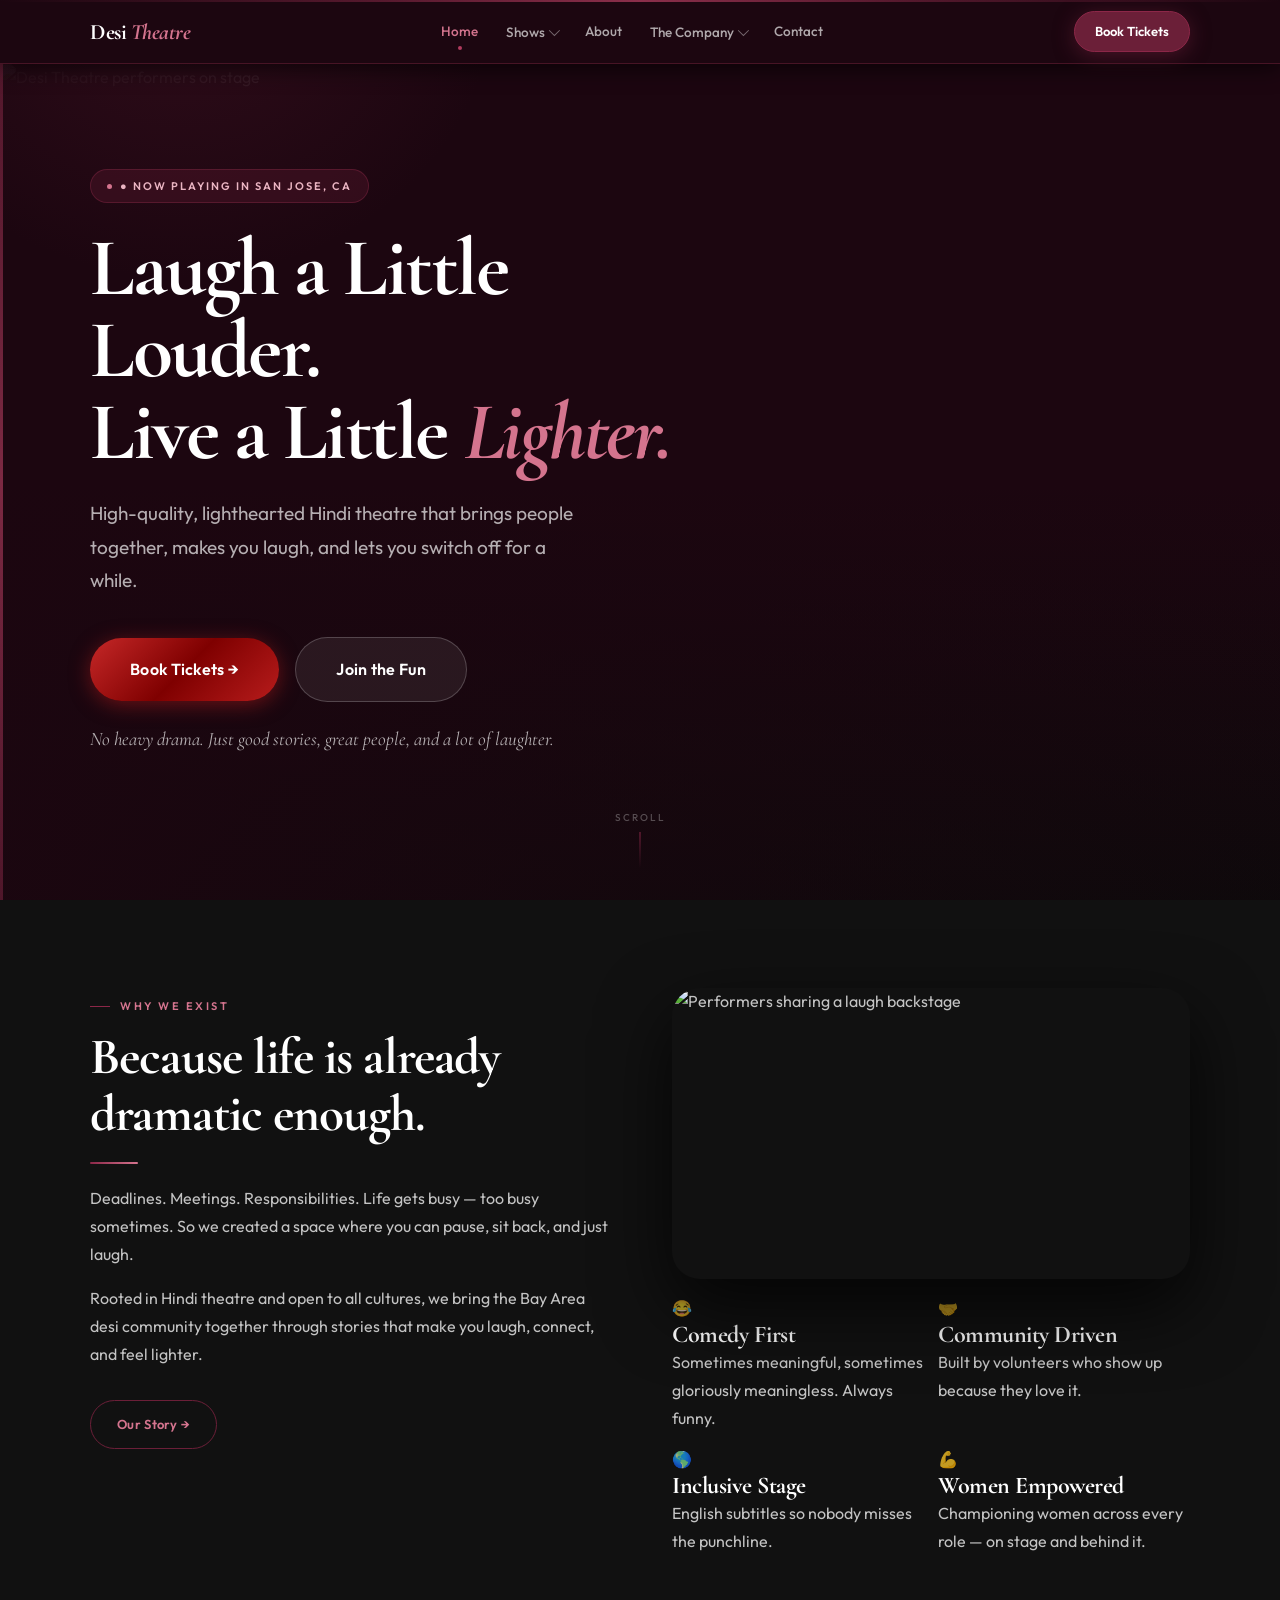
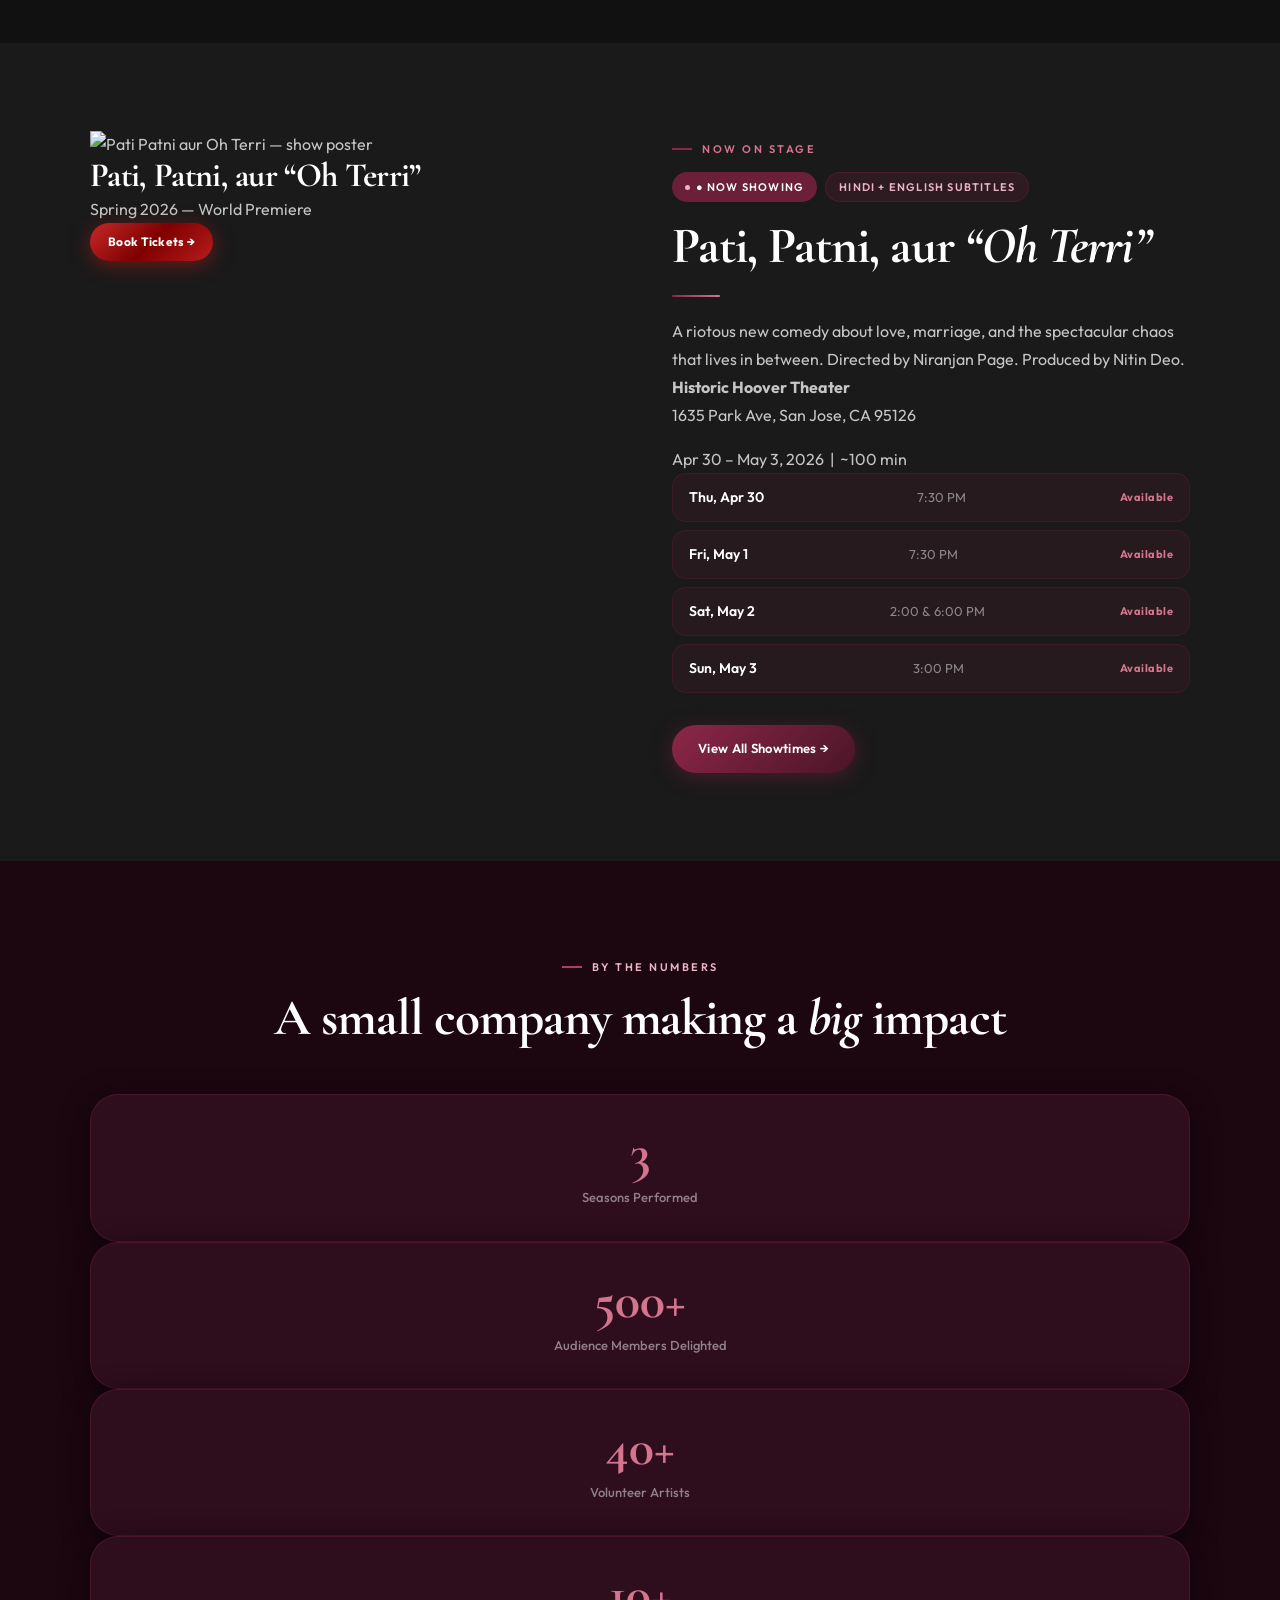
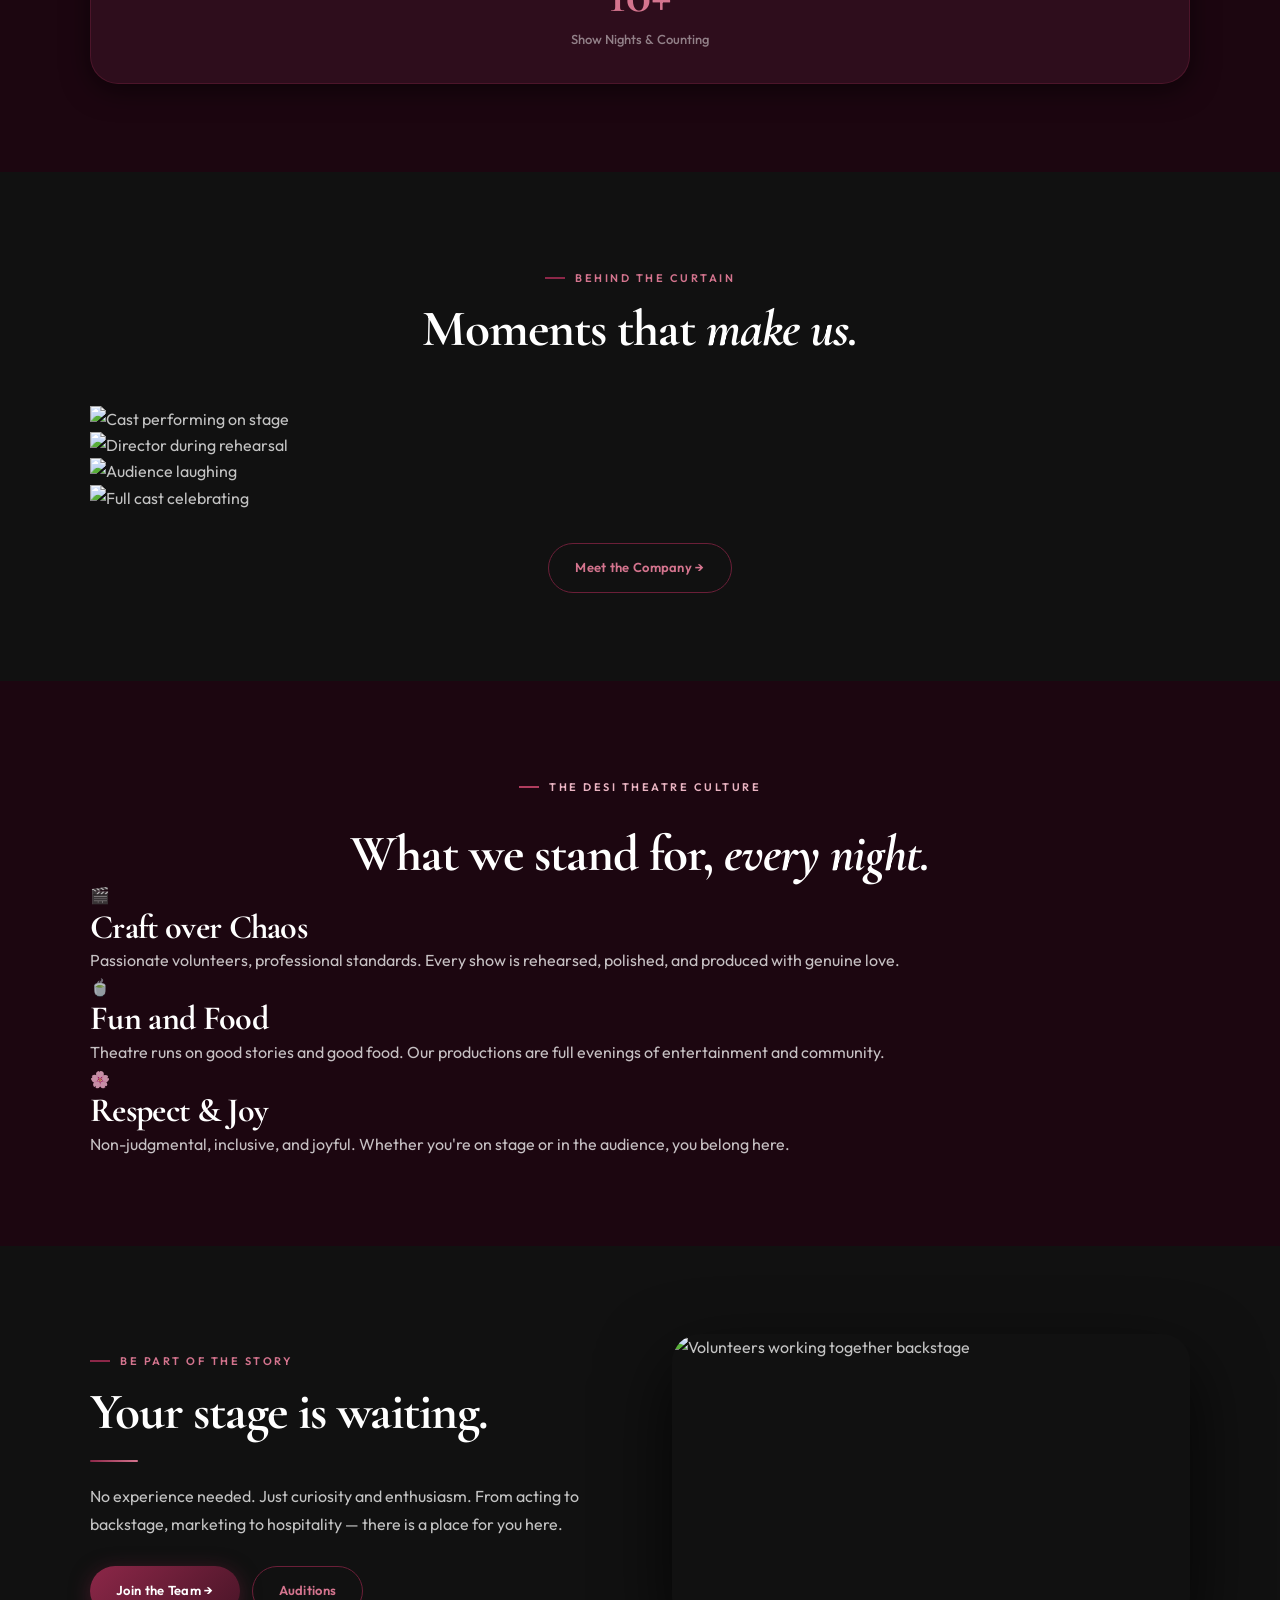
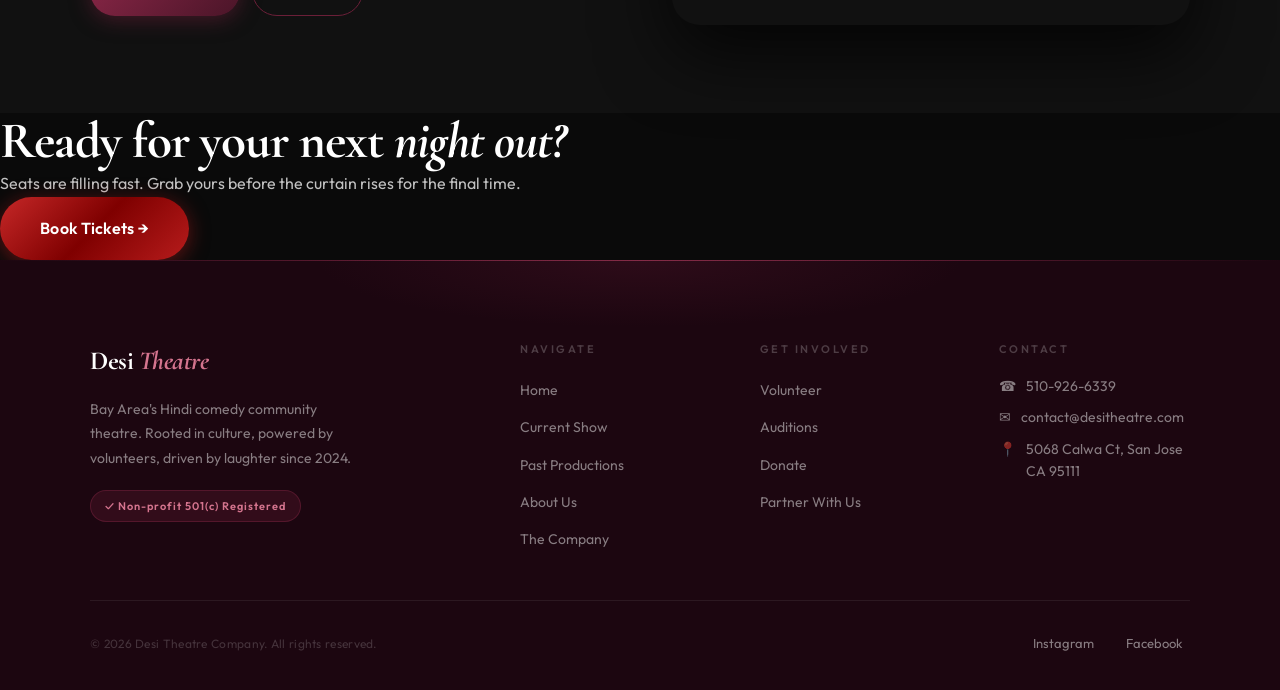
==== commit 92126f77: "Add files via upload" ====
--- a/index.html
+++ b/index.html
@@ -6,76 +6,6 @@
   <title>Desi Theatre — Bay Area Hindi Comedy Naatak</title>
   <meta name="description" content="Bay Area's finest Hindi comedy community theatre. High-quality naatak that makes you laugh, connect, and feel lighter. Performing in San Jose, CA."/>
   <link rel="stylesheet" href="css/style.css"/>
-  <style>
-    /* ── Why pillars ── */
-    .why-pillars { display: grid; grid-template-columns: 1fr 1fr; gap: 14px; margin-top: 24px; }
-    .pillar { background: #1A1A1A; border: 0.5px solid rgba(107,31,56,0.30); border-radius: 20px; padding: 22px 18px; transition: all 250ms cubic-bezier(0.4,0,0.2,1); }
-    .pillar:hover { border-color: rgba(107,31,56,0.30); box-shadow: 0 4px 20px rgba(20,10,12,0.09); transform: translateY(-2px); }
-    .pillar-icon { font-size: 22px; margin-bottom: 8px; }
-    .pillar h4 { font-family: 'Cormorant Garamond', Georgia, serif; font-size: 17px; color: #111111; margin-bottom: 5px; font-weight: 700; }
-    .pillar p { font-size: 13px; color: #D4748E; line-height: 1.6; }
-
-    /* ── Show poster ── */
-    .show-poster-home { border-radius: 28px; overflow: hidden; background: #1E1618; aspect-ratio: 4/5; position: relative; box-shadow: 0 28px 72px rgba(20,10,12,0.20), 0 10px 30px rgba(20,10,12,0.11), 0 0 32px rgba(107,31,56,0.26); }
-    .show-poster-home img { width: 100%; height: 100%; object-fit: cover; object-position: center top; display: block; }
-    .show-poster-home::after { content: ''; position: absolute; bottom: 0; left: 0; right: 0; height: 55%; background: linear-gradient(to top, rgba(13,10,11,0.94), transparent); }
-    .show-poster-overlay { position: absolute; bottom: 0; left: 0; right: 0; padding: 28px; z-index: 2; }
-    .show-poster-overlay h3 { font-family: 'Cormorant Garamond', Georgia, serif; font-size: 22px; color: #1A1A1A; margin-bottom: 4px; line-height: 1.2; }
-    .show-poster-overlay p { font-size: 13px; color: #D4748E; font-style: italic; margin-bottom: 14px; }
-
-    /* ── Stats ── */
-    .stats-row { display: grid; grid-template-columns: repeat(4,1fr); gap: 20px; }
-
-    /* ── Gallery ── */
-    .home-gallery { display: grid; grid-template-columns: repeat(3,1fr); grid-template-rows: 260px 260px; gap: 10px; border-radius: 28px; overflow: hidden; }
-    .hg-item { overflow: hidden; background: #1E1618; position: relative; }
-    .hg-item img { width: 100%; height: 100%; object-fit: cover; transition: transform 420ms cubic-bezier(0.4,0,0.2,1); display: block; }
-    .hg-item:hover img { transform: scale(1.06); }
-    .hg-1 { grid-column: 1/3; grid-row: 1/2; }
-    .hg-2 { grid-column: 3/4; grid-row: 1/2; }
-    .hg-3 { grid-column: 1/2; grid-row: 2/3; }
-    .hg-4 { grid-column: 2/4; grid-row: 2/3; }
-
-    /* ── Culture cards ── */
-    .culture-cards { display: grid; grid-template-columns: repeat(3,1fr); gap: 24px; margin-top: 48px; }
-    .culture-card { background: rgba(255,255,255,0.05); border: 0.5px solid rgba(255,255,255,0.10); border-radius: 28px; padding: 32px 26px; transition: all 250ms cubic-bezier(0.4,0,0.2,1); }
-    .culture-card:hover { background: rgba(255,255,255,0.09); transform: translateY(-2px); }
-    .culture-icon { font-size: 30px; margin-bottom: 16px; }
-    .culture-card h3 { font-family: 'Cormorant Garamond', Georgia, serif; font-size: 22px; color: #1A1A1A; margin-bottom: 10px; }
-    .culture-card p { font-size: 14px; color: rgba(255,255,255,0.55); line-height: 1.75; }
-
-    /* ── CTA band ── */
-    .cta-band { background: linear-gradient(135deg, #6B1F38 0%, #4A1528 100%); padding: 80px 40px; text-align: center; position: relative; overflow: hidden; }
-    .cta-band::before { content: ''; position: absolute; inset: 0; background: radial-gradient(ellipse 70% 60% at 50% 0%, rgba(224,155,32,0.13) 0%, transparent 60%); }
-    .cta-band-inner { position: relative; z-index: 1; max-width: 680px; margin: 0 auto; }
-    .cta-band h2 { color: #1A1A1A; margin-bottom: 12px; }
-    .cta-band p { color: rgba(253,237,218,0.72); font-size: 18px; margin-bottom: 32px; }
-
-    /* ── Venue info box ── */
-    .venue-box { background: #2E0D1C; border: 0.5px solid rgba(107,31,56,0.30); border-radius: 14px; padding: 18px 22px; margin: 20px 0; }
-    .venue-box p { font-size: 14px; margin: 0; }
-    .venue-box p + p { margin-top: 3px; }
-
-    /* ── Responsive ── */
-    @media (max-width: 900px) {
-      .why-pillars { grid-template-columns: 1fr 1fr; }
-      .stats-row { grid-template-columns: repeat(2,1fr); }
-      .culture-cards { grid-template-columns: 1fr 1fr; }
-      .home-gallery { grid-template-columns: 1fr 1fr; grid-template-rows: 180px 180px 180px; }
-      .hg-1 { grid-column: 1/3; grid-row: 1/2; }
-      .hg-2 { grid-column: 1/2; grid-row: 2/3; }
-      .hg-3 { grid-column: 2/3; grid-row: 2/3; }
-      .hg-4 { grid-column: 1/3; grid-row: 3/4; }
-    }
-    @media (max-width: 600px) {
-      .why-pillars { grid-template-columns: 1fr; }
-      .culture-cards { grid-template-columns: 1fr; }
-      .stats-row { grid-template-columns: repeat(2,1fr); gap: 12px; }
-      .home-gallery { grid-template-columns: 1fr; grid-template-rows: auto; border-radius: 20px; }
-      .hg-1,.hg-2,.hg-3,.hg-4 { grid-column: auto; grid-row: auto; height: 200px; }
-      .cta-band { padding: 56px 20px; }
-    }
-  </style>
 </head>
 <body>
   <nav class="nav" id="site-nav">
@@ -102,17 +32,13 @@
         </li>
         <li class="nav-item"><a href="contact.html">Contact</a></li>
       </ul>
-      <button class="nav-burger" id="nav-burger" aria-label="Toggle menu">
-        <span></span><span></span><span></span>
-      </button>
+      <button class="nav-burger" id="nav-burger" aria-label="Toggle menu"><span></span><span></span><span></span></button>
       <a class="nav-cta" href="shows.html">Book Tickets</a>
     </div>
   </nav>
-<!-- ═══════════ HERO BANNER · image: images/index-hero-1.jpg ═══════════ -->
+
   <section class="hero-banner">
-    <div class="hero-banner-bg">
-      <img src="images/index-hero-1.jpg" alt="Desi Theatre performers on stage under dramatic warm spotlights"/>
-    </div>
+    <div class="hero-banner-bg"><img src="images/index-hero-1.jpg" alt="Desi Theatre performers on stage"/></div>
     <div class="hero-banner-overlay"></div>
     <div class="hero-banner-spot"></div>
     <div class="hero-banner-curtain"></div>
@@ -131,24 +57,20 @@
     <div class="hero-scroll-cue">Scroll</div>
   </section>
 
-  <!-- ═══════════ WHY WE EXIST · image: images/index-backstage-2.jpg ═══════════ -->
   <section class="section section-cream">
     <div class="container">
-      <div class="grid-2" style="gap: 64px; align-items: start;">
+      <div class="grid-2 mt-0" style="gap:64px;align-items:start;">
         <div>
           <span class="section-eyebrow">Why We Exist</span>
           <h2>Because life is already dramatic enough.</h2>
           <div class="gold-rule"></div>
-          <p style="margin-top: 16px;">Deadlines. Meetings. Responsibilities. Life gets busy — too busy sometimes. So we created a space where you can pause, sit back, and just laugh. No pressure. No stress. Just theatre that feels like a well-deserved break.</p>
-          <p style="margin-top: 14px;">Rooted in Hindi theatre and open to all cultures, we bring the Bay Area desi community together through stories that make you laugh, connect, and feel lighter.</p>
-          <a href="about.html" class="btn btn-secondary" style="margin-top: 28px; display: inline-flex;">Our Story &rarr;</a>
-        </div>
-        <div>
-          <!-- image: performers laughing backstage -->
-          <div class="img-frame" style="aspect-ratio: 4/3; margin-bottom: 16px;">
-            <img src="images/index-backstage-2.jpg" alt="Desi Theatre performers sharing a laugh backstage" class="img-cover"/>
-          </div>
-          <div class="why-pillars">
+          <p class="mt-4">Deadlines. Meetings. Responsibilities. Life gets busy — too busy sometimes. So we created a space where you can pause, sit back, and just laugh.</p>
+          <p class="mt-4">Rooted in Hindi theatre and open to all cultures, we bring the Bay Area desi community together through stories that make you laugh, connect, and feel lighter.</p>
+          <a href="about.html" class="btn btn-secondary mt-8" style="display:inline-flex;">Our Story &rarr;</a>
+        </div>
+        <div>
+          <div class="img-frame img-landscape mb-4"><img src="images/index-backstage-2.jpg" alt="Performers sharing a laugh backstage" class="img-cover"/></div>
+          <div style="display:grid;grid-template-columns:1fr 1fr;gap:14px;margin-top:16px;">
             <div class="pillar"><div class="pillar-icon">&#128514;</div><h4>Comedy First</h4><p>Sometimes meaningful, sometimes gloriously meaningless. Always funny.</p></div>
             <div class="pillar"><div class="pillar-icon">&#129309;</div><h4>Community Driven</h4><p>Built by volunteers who show up because they love it.</p></div>
             <div class="pillar"><div class="pillar-icon">&#127758;</div><h4>Inclusive Stage</h4><p>English subtitles so nobody misses the punchline.</p></div>
@@ -159,12 +81,11 @@
     </div>
   </section>
 
-  <!-- ═══════════ CURRENT SHOW · image: images/index-show-poster-3.jpg ═══════════ -->
-  <section class="section" style="background: #111111;">
-    <div class="container">
-      <div class="grid-2" style="gap: 64px; align-items: start;">
+  <section class="section section-golden">
+    <div class="container">
+      <div class="grid-2" style="gap:64px;align-items:start;">
         <div class="show-poster-home">
-          <img src="images/index-show-poster-3.jpg" alt="Pati Patni aur Oh Terri — official show poster"/>
+          <img src="images/index-show-poster-3.jpg" alt="Pati Patni aur Oh Terri — show poster"/>
           <div class="show-poster-overlay">
             <h3>Pati, Patni, aur &#8220;Oh Terri&#8221;</h3>
             <p>Spring 2026 &mdash; World Premiere</p>
@@ -172,35 +93,34 @@
           </div>
         </div>
         <div>
-          <span class="section-eyebrow">Now in Cinemas &mdash; er, on Stage</span>
-          <div style="display: flex; gap: 8px; flex-wrap: wrap; margin-bottom: 16px;">
+          <span class="section-eyebrow">Now on Stage</span>
+          <div style="display:flex;gap:8px;flex-wrap:wrap;margin-bottom:16px;">
             <span class="tag tag-live">&#9679; Now Showing</span>
-            <span class="tag tag-gold">Hindi + English Subtitles</span>
-          </div>
-          <h2>Pati, Patni, aur <em style="color: #6B1F38; font-style: italic;">&#8220;Oh Terri&#8221;</em></h2>
+            <span class="tag tag-burg">Hindi + English Subtitles</span>
+          </div>
+          <h2 class="section-heading-accent">Pati, Patni, aur <em>&#8220;Oh Terri&#8221;</em></h2>
           <div class="gold-rule"></div>
-          <p style="font-size: 17px; margin-top: 12px; color: #2A1E21;">A riotous new comedy about love, marriage, and the spectacular chaos that lives in between. Directed by Niranjan Page. Produced by Nitin Deo.</p>
-          <div class="venue-box">
-            <p><strong style="color: #FFFFFF;">Historic Hoover Theater</strong></p>
-            <p style="color: rgba(255,255,255,0.55);">1635 Park Ave, San Jose, CA 95126</p>
-            <p style="color: rgba(255,255,255,0.55); margin-top: 6px; font-size: 13px;">Apr 30 &ndash; May 3, 2026 &nbsp;|&nbsp; ~100 min running time</p>
+          <p class="mt-4">A riotous new comedy about love, marriage, and the spectacular chaos that lives in between. Directed by Niranjan Page. Produced by Nitin Deo.</p>
+          <div class="venue-info-box">
+            <p><strong>Historic Hoover Theater</strong></p>
+            <p>1635 Park Ave, San Jose, CA 95126</p>
+            <p class="txt-sm mt-4">Apr 30 &ndash; May 3, 2026 &nbsp;|&nbsp; ~100 min</p>
           </div>
           <div class="date-row"><span class="date-day">Thu, Apr 30</span><span class="date-time">7:30 PM</span><span class="date-status">Available</span></div>
           <div class="date-row"><span class="date-day">Fri, May 1</span><span class="date-time">7:30 PM</span><span class="date-status">Available</span></div>
-          <div class="date-row"><span class="date-day">Sat, May 2</span><span class="date-time">2:00 PM &amp; 6:00 PM</span><span class="date-status">Available</span></div>
+          <div class="date-row"><span class="date-day">Sat, May 2</span><span class="date-time">2:00 &amp; 6:00 PM</span><span class="date-status">Available</span></div>
           <div class="date-row"><span class="date-day">Sun, May 3</span><span class="date-time">3:00 PM</span><span class="date-status">Available</span></div>
-          <a href="shows.html" class="btn btn-primary" style="margin-top: 20px; display: inline-flex;">View All Showtimes &rarr;</a>
-        </div>
-      </div>
-    </div>
-  </section>
-
-  <!-- ═══════════ STATS ═══════════ -->
-  <section class="section section-golden">
-    <div class="container">
-      <div class="text-center" style="margin-bottom: 40px;">
-        <span class="section-eyebrow">By the Numbers</span>
-        <h2>A small company making a <em style="color: #6B1F38; font-style: italic;">big</em> impact</h2>
+          <a href="shows.html" class="btn btn-primary mt-6" style="display:inline-flex;">View All Showtimes &rarr;</a>
+        </div>
+      </div>
+    </div>
+  </section>
+
+  <section class="section section-stage">
+    <div class="container">
+      <div class="text-center mb-12">
+        <span class="section-eyebrow light">By the Numbers</span>
+        <h2 class="section-heading-accent">A small company making a <em>big</em> impact</h2>
       </div>
       <div class="stats-row">
         <div class="stat-card"><div class="stat-num">3</div><div class="stat-label">Seasons Performed</div></div>
@@ -211,66 +131,57 @@
     </div>
   </section>
 
-  <!-- ═══════════ GALLERY · images: index-gallery-4/5/6/7.jpg ═══════════ -->
   <section class="section section-cream">
     <div class="container">
-      <div class="text-center" style="margin-bottom: 40px;">
+      <div class="text-center mb-12">
         <span class="section-eyebrow">Behind the Curtain</span>
-        <h2>Moments that <em style="color: #6B1F38; font-style: italic;">make us.</em></h2>
+        <h2 class="section-heading-accent">Moments that <em>make us.</em></h2>
       </div>
       <div class="home-gallery">
-        <div class="hg-item hg-1"><img src="images/index-gallery-4.jpg" alt="Cast performing on stage under warm spotlights"/></div>
-        <div class="hg-item hg-2"><img src="images/index-gallery-5.jpg" alt="Director during rehearsal backstage"/></div>
-        <div class="hg-item hg-3"><img src="images/index-gallery-6.jpg" alt="Audience laughing during a Desi Theatre show"/></div>
-        <div class="hg-item hg-4"><img src="images/index-gallery-7.jpg" alt="Full cast celebrating after the show"/></div>
-      </div>
-      <div class="text-center" style="margin-top: 32px;">
-        <a href="team.html" class="btn btn-secondary">Meet the Company &rarr;</a>
-      </div>
-    </div>
-  </section>
-
-  <!-- ═══════════ CULTURE (dark) ═══════════ -->
+        <div class="hg-item hg-1"><img src="images/index-gallery-4.jpg" alt="Cast performing on stage"/></div>
+        <div class="hg-item hg-2"><img src="images/index-gallery-5.jpg" alt="Director during rehearsal"/></div>
+        <div class="hg-item hg-3"><img src="images/index-gallery-6.jpg" alt="Audience laughing"/></div>
+        <div class="hg-item hg-4"><img src="images/index-gallery-7.jpg" alt="Full cast celebrating"/></div>
+      </div>
+      <div class="text-center mt-8"><a href="team.html" class="btn btn-secondary">Meet the Company &rarr;</a></div>
+    </div>
+  </section>
+
   <section class="section section-stage">
     <div class="container">
       <div class="text-center">
         <span class="section-eyebrow light">The Desi Theatre Culture</span>
-        <h2 style="color: #111111; margin-top: 8px;">What we stand for, <em style="color: #D4748E; font-style: italic;">every night.</em></h2>
+        <h2 class="section-heading-accent mt-4">What we stand for, <em>every night.</em></h2>
       </div>
       <div class="culture-cards">
-        <div class="culture-card"><div class="culture-icon">&#127916;</div><h3>Craft over Chaos</h3><p>Passionate volunteers, professional standards. Every show is rehearsed, polished, and produced with genuine love for the craft.</p></div>
+        <div class="culture-card"><div class="culture-icon">&#127916;</div><h3>Craft over Chaos</h3><p>Passionate volunteers, professional standards. Every show is rehearsed, polished, and produced with genuine love.</p></div>
         <div class="culture-card"><div class="culture-icon">&#127861;</div><h3>Fun and Food</h3><p>Theatre runs on good stories and good food. Our productions are full evenings of entertainment and community.</p></div>
         <div class="culture-card"><div class="culture-icon">&#127800;</div><h3>Respect &amp; Joy</h3><p>Non-judgmental, inclusive, and joyful. Whether you're on stage or in the audience, you belong here.</p></div>
       </div>
     </div>
   </section>
 
-  <!-- ═══════════ JOIN · image: images/index-join-8.jpg ═══════════ -->
   <section class="section section-cream">
     <div class="container">
-      <div class="grid-2" style="gap: 64px; align-items: center;">
+      <div class="grid-2" style="gap:64px;align-items:center;">
         <div>
           <span class="section-eyebrow">Be Part of the Story</span>
           <h2>Your stage is waiting.</h2>
           <div class="gold-rule"></div>
-          <p style="margin-top: 14px;">No experience needed. Just curiosity and enthusiasm. From acting to backstage, marketing to food &amp; hospitality — there is a place for you here.</p>
-          <div style="display: flex; gap: 12px; flex-wrap: wrap; margin-top: 28px;">
+          <p class="mt-4">No experience needed. Just curiosity and enthusiasm. From acting to backstage, marketing to hospitality — there is a place for you here.</p>
+          <div style="display:flex;gap:12px;flex-wrap:wrap;margin-top:28px;">
             <a href="join.html" class="btn btn-primary">Join the Team &rarr;</a>
             <a href="join.html#auditions" class="btn btn-secondary">Auditions</a>
           </div>
         </div>
-        <!-- image: volunteers working together -->
-        <div class="img-frame" style="aspect-ratio: 16/10;">
-          <img src="images/index-join-8.jpg" alt="Desi Theatre volunteers working together backstage" class="img-cover"/>
-        </div>
-      </div>
-    </div>
-  </section>
-
-  <!-- ═══════════ CTA BAND ═══════════ -->
+        <div class="img-frame img-landscape"><img src="images/index-join-8.jpg" alt="Volunteers working together backstage" class="img-cover"/></div>
+      </div>
+    </div>
+  </section>
+
   <section class="cta-band">
     <div class="cta-band-inner">
-      <h2>Ready for your next <em style="font-style: italic; color: #D4748E;">night out?</em></h2>
+      <h2 class="section-heading-accent">Ready for your next <em>night out?</em></h2>
       <p>Seats are filling fast. Grab yours before the curtain rises for the final time.</p>
       <a href="shows.html" class="btn btn-gold btn-xl">Book Tickets &rarr;</a>
     </div>
@@ -286,22 +197,11 @@
         </div>
         <div class="footer-col">
           <div class="footer-col-title">Navigate</div>
-          <ul>
-            <li><a href="index.html">Home</a></li>
-            <li><a href="shows.html">Current Show</a></li>
-            <li><a href="shows.html#past">Past Productions</a></li>
-            <li><a href="about.html">About Us</a></li>
-            <li><a href="team.html">The Company</a></li>
-          </ul>
+          <ul><li><a href="index.html">Home</a></li><li><a href="shows.html">Current Show</a></li><li><a href="shows.html#past">Past Productions</a></li><li><a href="about.html">About Us</a></li><li><a href="team.html">The Company</a></li></ul>
         </div>
         <div class="footer-col">
           <div class="footer-col-title">Get Involved</div>
-          <ul>
-            <li><a href="join.html">Volunteer</a></li>
-            <li><a href="join.html#auditions">Auditions</a></li>
-            <li><a href="https://www.zeffy.com/donation-form/48fbff1d-6cfd-417b-a36d-4b484be8253f" target="_blank">Donate</a></li>
-            <li><a href="contact.html">Partner With Us</a></li>
-          </ul>
+          <ul><li><a href="join.html">Volunteer</a></li><li><a href="join.html#auditions">Auditions</a></li><li><a href="https://www.zeffy.com/donation-form/48fbff1d-6cfd-417b-a36d-4b484be8253f" target="_blank">Donate</a></li><li><a href="contact.html">Partner With Us</a></li></ul>
         </div>
         <div class="footer-col">
           <div class="footer-col-title">Contact</div>
@@ -312,10 +212,7 @@
       </div>
       <div class="footer-bottom">
         <span class="footer-copy">&copy; 2026 Desi Theatre Company. All rights reserved.</span>
-        <div class="social-links">
-          <a href="https://www.instagram.com/desi_theatre/" target="_blank">Instagram</a>
-          <a href="https://www.facebook.com/desitheatre" target="_blank">Facebook</a>
-        </div>
+        <div class="social-links"><a href="https://www.instagram.com/desi_theatre/" target="_blank">Instagram</a><a href="https://www.facebook.com/desitheatre" target="_blank">Facebook</a></div>
       </div>
     </div>
   </footer>
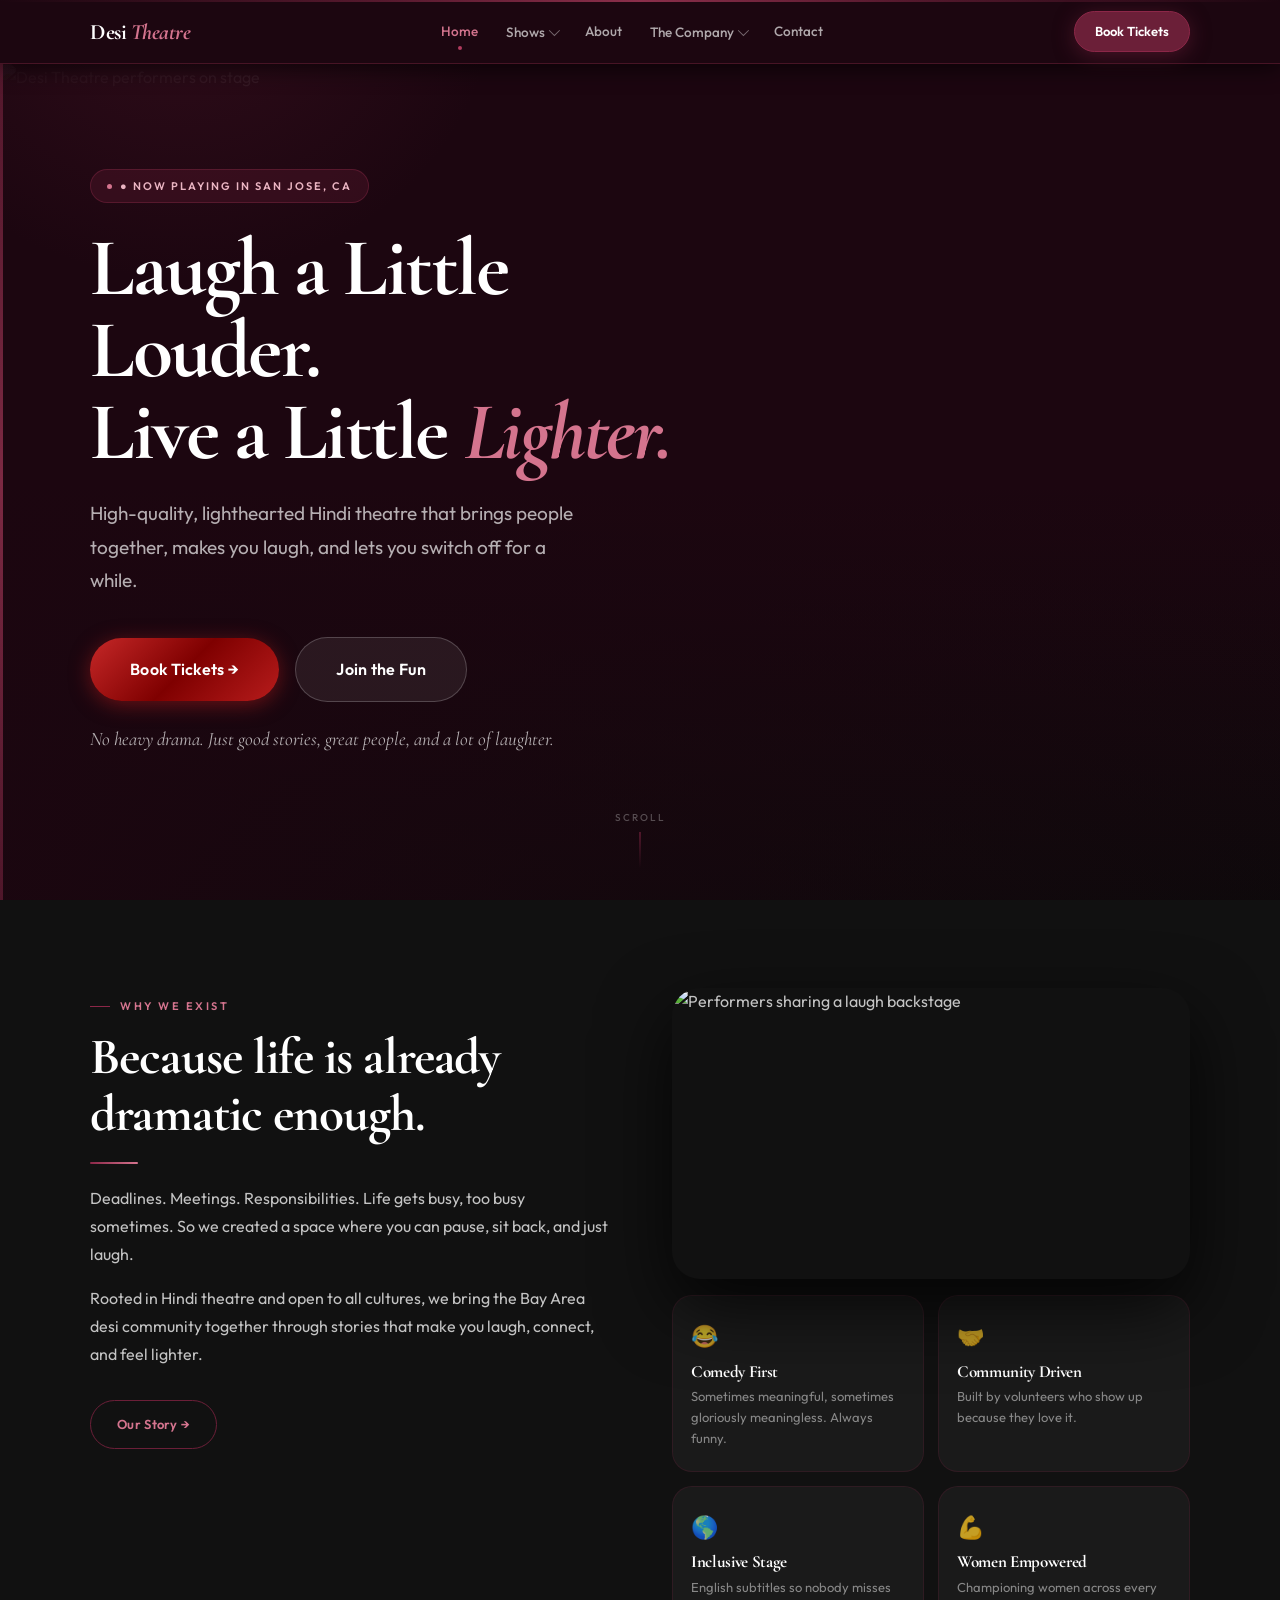
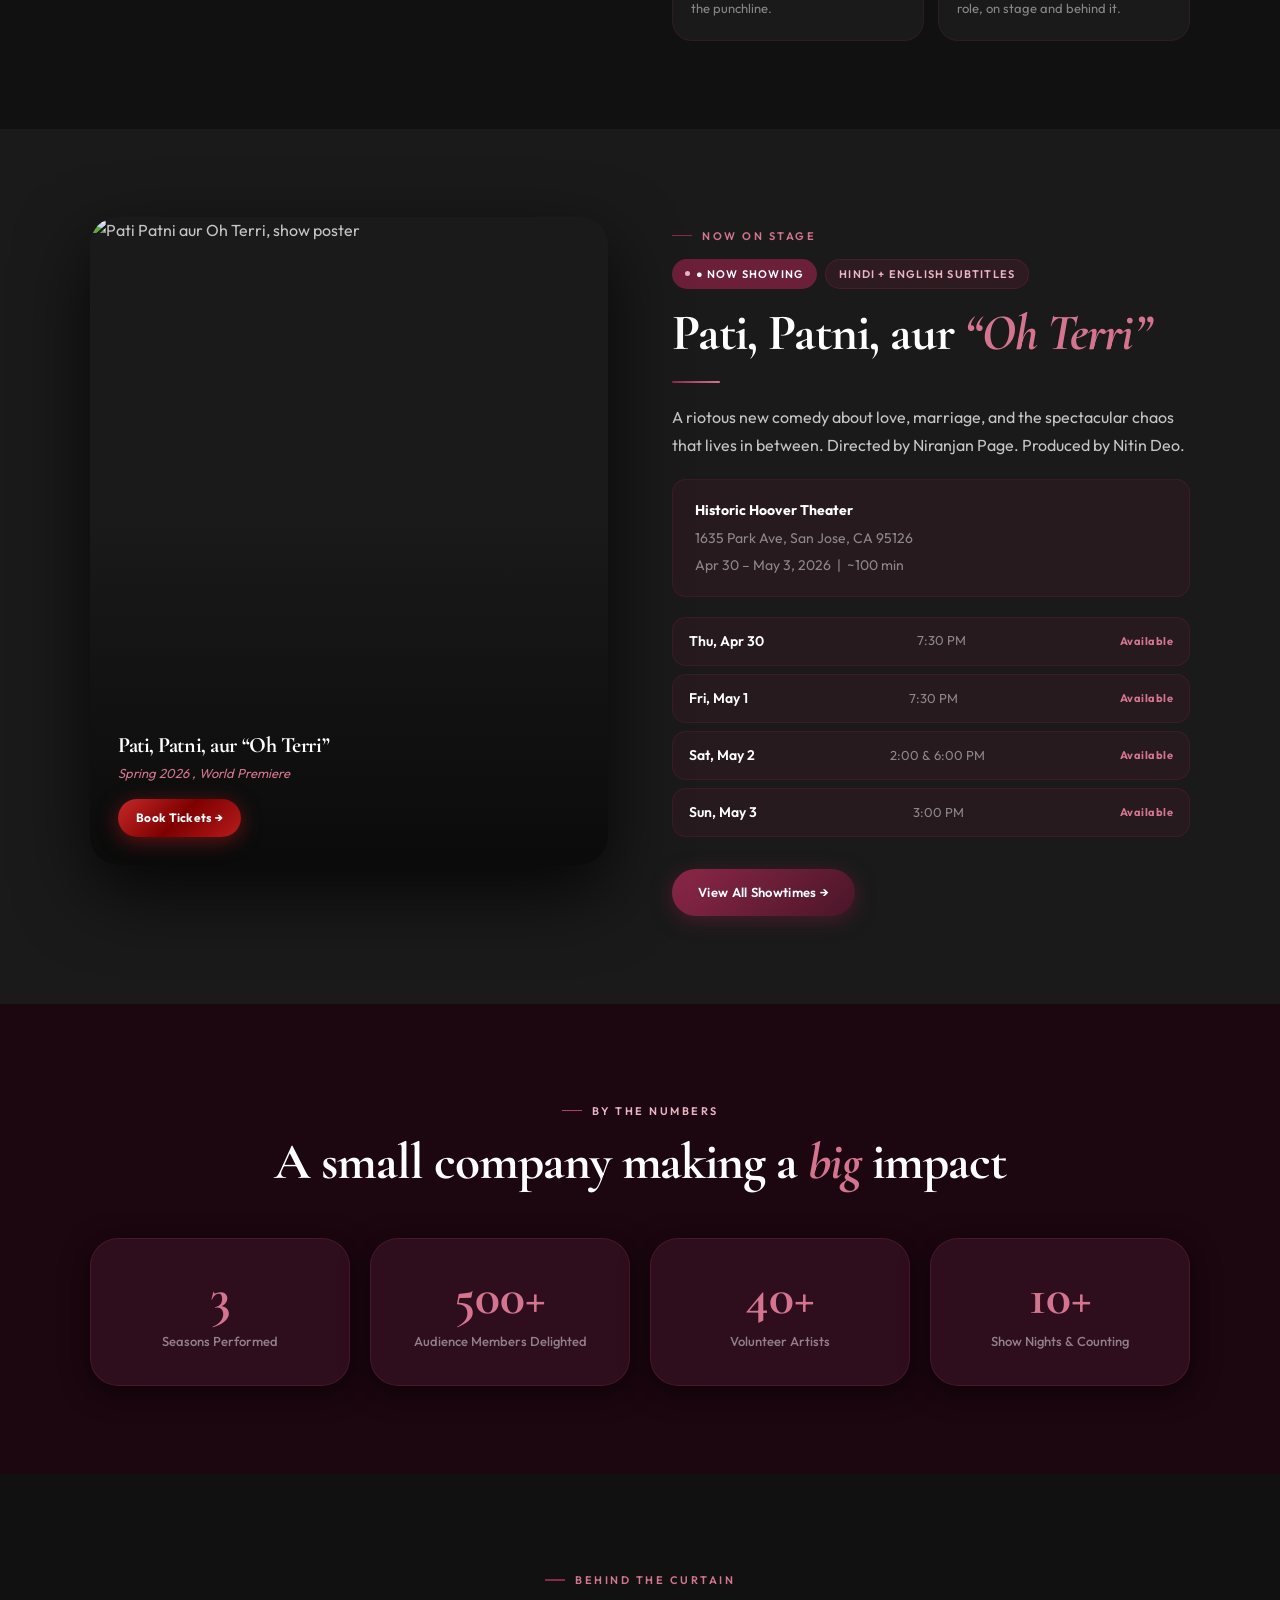
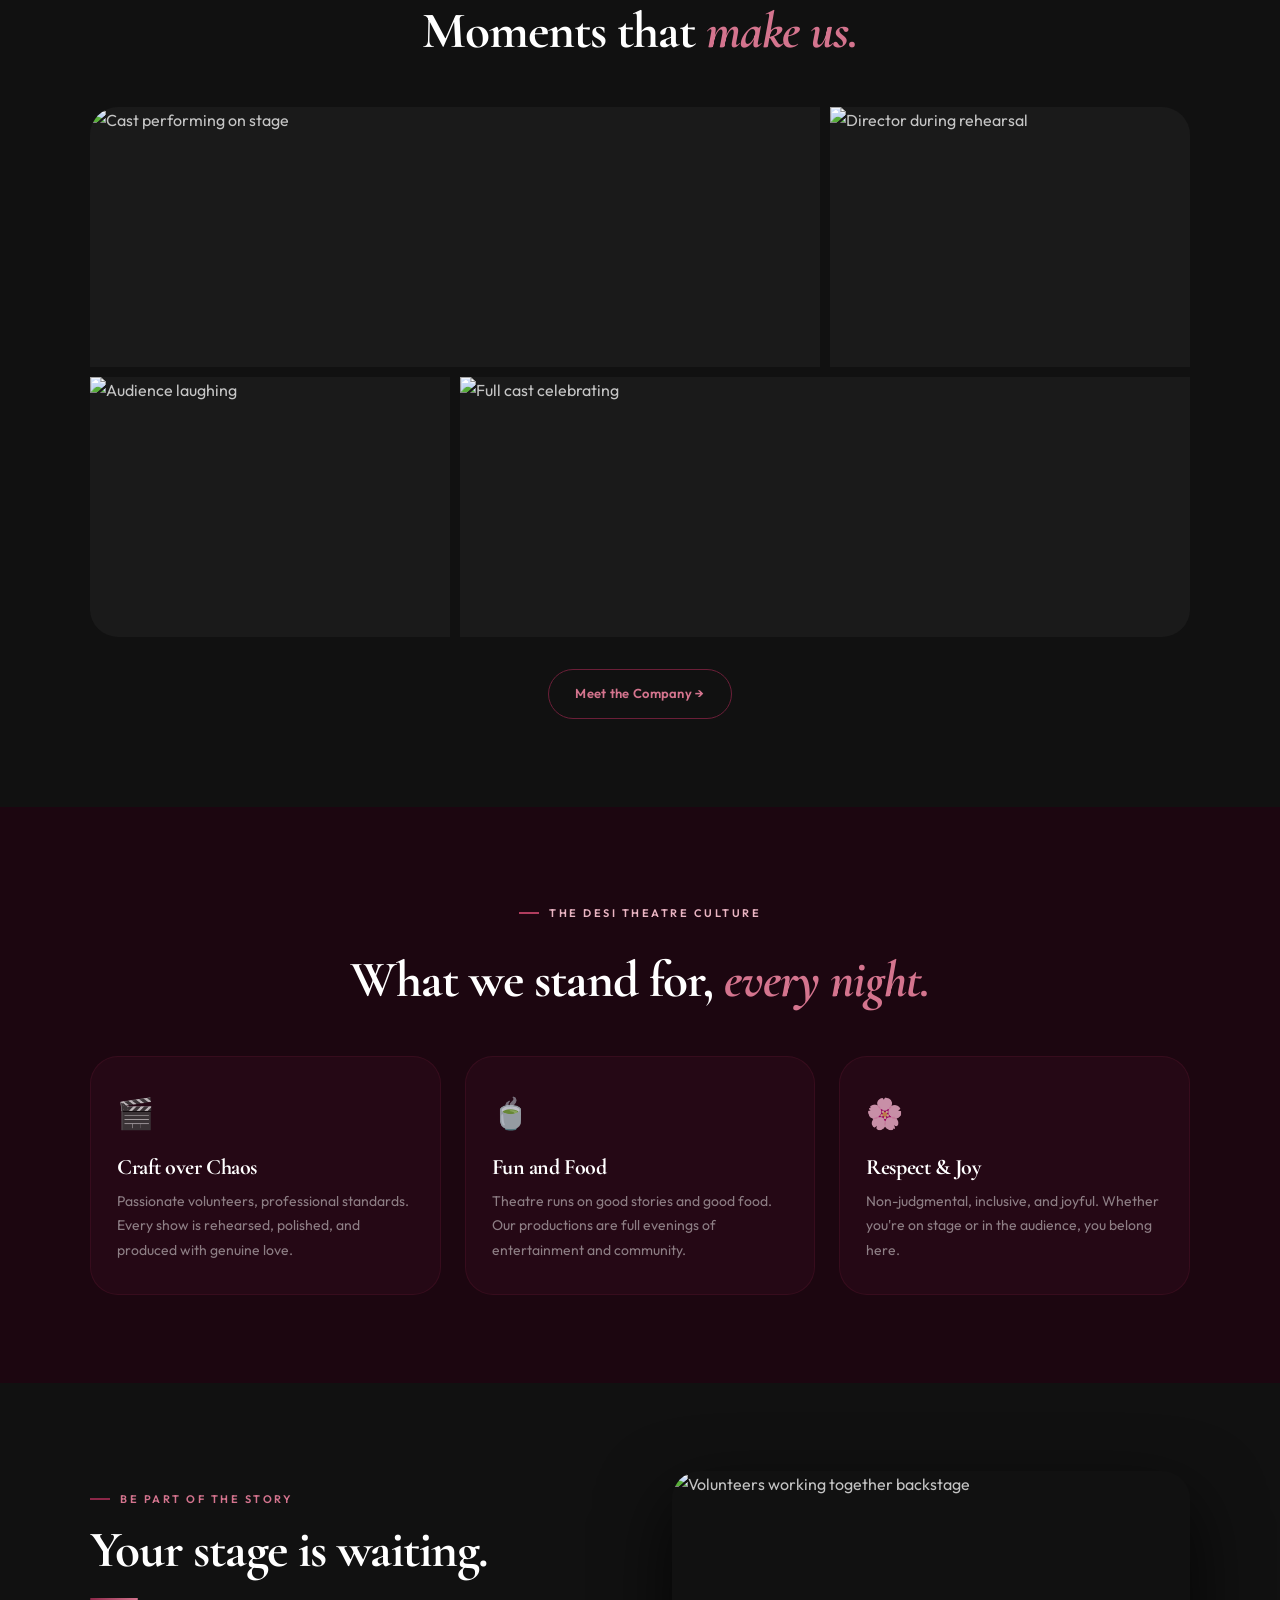
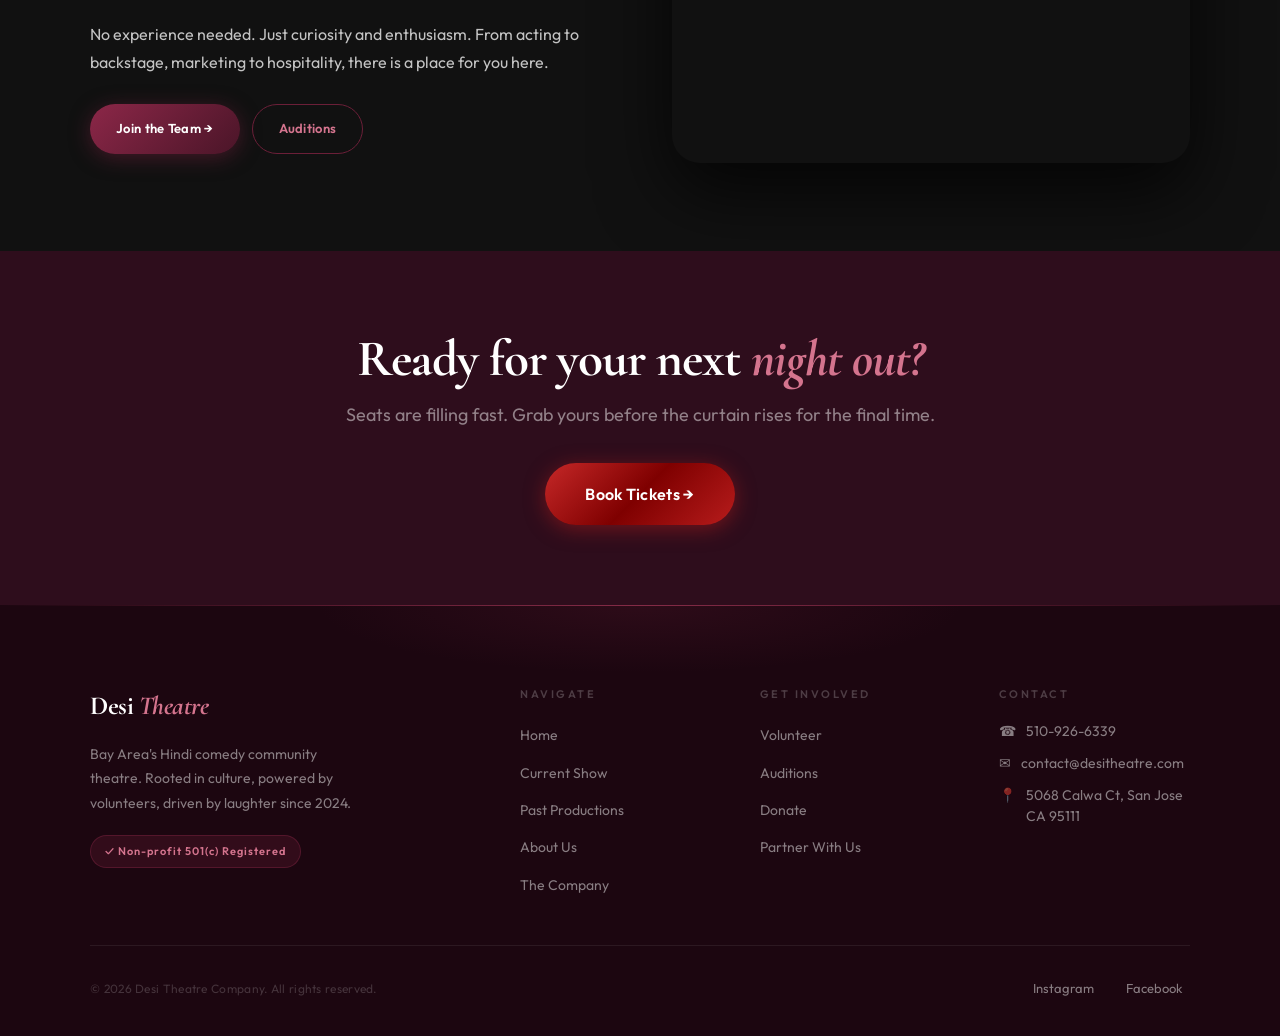
==== commit 14b4e406: "Add files via upload" ====
--- a/index.html
+++ b/index.html
@@ -3,7 +3,7 @@
 <head>
   <meta charset="UTF-8"/>
   <meta name="viewport" content="width=device-width, initial-scale=1.0"/>
-  <title>Desi Theatre — Bay Area Hindi Comedy Naatak</title>
+  <title>Desi Theatre, Bay Area Hindi Comedy Naatak</title>
   <meta name="description" content="Bay Area's finest Hindi comedy community theatre. High-quality naatak that makes you laugh, connect, and feel lighter. Performing in San Jose, CA."/>
   <link rel="stylesheet" href="css/style.css"/>
 </head>
@@ -64,7 +64,7 @@
           <span class="section-eyebrow">Why We Exist</span>
           <h2>Because life is already dramatic enough.</h2>
           <div class="gold-rule"></div>
-          <p class="mt-4">Deadlines. Meetings. Responsibilities. Life gets busy — too busy sometimes. So we created a space where you can pause, sit back, and just laugh.</p>
+          <p class="mt-4">Deadlines. Meetings. Responsibilities. Life gets busy, too busy sometimes. So we created a space where you can pause, sit back, and just laugh.</p>
           <p class="mt-4">Rooted in Hindi theatre and open to all cultures, we bring the Bay Area desi community together through stories that make you laugh, connect, and feel lighter.</p>
           <a href="about.html" class="btn btn-secondary mt-8" style="display:inline-flex;">Our Story &rarr;</a>
         </div>
@@ -74,7 +74,7 @@
             <div class="pillar"><div class="pillar-icon">&#128514;</div><h4>Comedy First</h4><p>Sometimes meaningful, sometimes gloriously meaningless. Always funny.</p></div>
             <div class="pillar"><div class="pillar-icon">&#129309;</div><h4>Community Driven</h4><p>Built by volunteers who show up because they love it.</p></div>
             <div class="pillar"><div class="pillar-icon">&#127758;</div><h4>Inclusive Stage</h4><p>English subtitles so nobody misses the punchline.</p></div>
-            <div class="pillar"><div class="pillar-icon">&#128170;</div><h4>Women Empowered</h4><p>Championing women across every role — on stage and behind it.</p></div>
+            <div class="pillar"><div class="pillar-icon">&#128170;</div><h4>Women Empowered</h4><p>Championing women across every role, on stage and behind it.</p></div>
           </div>
         </div>
       </div>
@@ -85,10 +85,10 @@
     <div class="container">
       <div class="grid-2" style="gap:64px;align-items:start;">
         <div class="show-poster-home">
-          <img src="images/index-show-poster-3.jpg" alt="Pati Patni aur Oh Terri — show poster"/>
+          <img src="images/index-show-poster-3.jpg" alt="Pati Patni aur Oh Terri, show poster"/>
           <div class="show-poster-overlay">
             <h3>Pati, Patni, aur &#8220;Oh Terri&#8221;</h3>
-            <p>Spring 2026 &mdash; World Premiere</p>
+            <p>Spring 2026 , World Premiere</p>
             <a href="shows.html" class="btn btn-gold btn-sm">Book Tickets &rarr;</a>
           </div>
         </div>
@@ -168,7 +168,7 @@
           <span class="section-eyebrow">Be Part of the Story</span>
           <h2>Your stage is waiting.</h2>
           <div class="gold-rule"></div>
-          <p class="mt-4">No experience needed. Just curiosity and enthusiasm. From acting to backstage, marketing to hospitality — there is a place for you here.</p>
+          <p class="mt-4">No experience needed. Just curiosity and enthusiasm. From acting to backstage, marketing to hospitality, there is a place for you here.</p>
           <div style="display:flex;gap:12px;flex-wrap:wrap;margin-top:28px;">
             <a href="join.html" class="btn btn-primary">Join the Team &rarr;</a>
             <a href="join.html#auditions" class="btn btn-secondary">Auditions</a>
--- a/css/style.css
+++ b/css/style.css
@@ -699,3 +699,528 @@
   h2 { font-size:clamp(24px,7vw,34px); }
   .btn-xl { padding:15px 28px; font-size:15px; }
 }
+
+/* ═══════════════════════════════════════════════════════
+   PAGE-SPECIFIC COMPONENT CLASSES
+   All visual styling lives here — zero hardcoding in HTML
+   ═══════════════════════════════════════════════════════ */
+
+/* ── Section backgrounds (two-tone only) ── */
+.bg-black    { background: var(--black); }
+.bg-black-2  { background: var(--black-2); }
+.bg-black-3  { background: var(--black-3); }
+.bg-burg     { background: var(--burg-900); }
+.bg-burg-mid { background: var(--burg-800); }
+.bg-burg-lit { background: var(--burg-700); }
+
+/* ── Typography helpers (on dark backgrounds) ── */
+.txt-primary   { color: var(--txt-primary); }
+.txt-secondary { color: var(--txt-secondary); }
+.txt-muted     { color: var(--txt-muted); }
+.txt-accent    { color: var(--burg-300); }
+.txt-white     { color: #fff; }
+em.serif-accent { font-style: italic; color: var(--burg-300); }
+
+/* ── Shows page ── */
+.show-page-hero { position:relative; min-height:52vh; display:flex; align-items:flex-end; overflow:hidden; background:var(--burg-900); }
+.show-page-hero-bg { position:absolute; inset:0; }
+.show-page-hero-bg img { width:100%; height:100%; object-fit:cover; opacity:0.38; display:block; }
+.show-page-hero-overlay { position:absolute; inset:0; background:linear-gradient(to top,rgba(10,10,10,0.97) 0%,rgba(28,6,16,0.50) 55%,rgba(28,6,16,0.10) 100%); }
+.show-page-hero-inner { position:relative; z-index:2; max-width:1180px; margin:0 auto; width:100%; padding:0 40px 56px; }
+.show-hero-tags { display:flex; gap:10px; flex-wrap:wrap; margin-bottom:18px; }
+.show-page-hero h1 { color:#fff; max-width:720px; }
+.show-page-hero h1 em { color:var(--burg-300); font-style:italic; }
+.show-page-hero .hero-sub { color:rgba(255,255,255,0.62); font-size:17px; max-width:520px; margin-top:14px; }
+
+.show-main-grid { display:grid; grid-template-columns:1.15fr 0.85fr; gap:48px; align-items:start; }
+.show-detail-box { background:var(--black-3); border:0.5px solid rgba(107,31,56,0.35); border-radius:var(--r-xl); padding:40px; }
+.show-detail-box h2 { color:#fff; font-size:clamp(22px,3vw,34px); margin-bottom:6px; }
+.show-detail-box h2 em { color:var(--burg-300); font-style:italic; }
+.show-tagline { font-family:var(--serif); font-size:16px; font-style:italic; color:var(--burg-300); margin-bottom:24px; }
+.show-crew { display:grid; grid-template-columns:1fr 1fr; gap:16px; padding:20px 0; border-top:0.5px solid rgba(107,31,56,0.30); border-bottom:0.5px solid rgba(107,31,56,0.30); margin:24px 0; }
+.crew-role { font-size:10px; font-weight:700; letter-spacing:2px; text-transform:uppercase; color:var(--txt-muted); margin-bottom:3px; }
+.crew-name { font-size:15px; font-weight:500; color:#fff; font-family:var(--serif); }
+.show-desc { font-size:15px; line-height:1.8; color:var(--txt-muted); margin-bottom:22px; }
+.show-notice { background:rgba(107,31,56,0.18); border-left:3px solid var(--burg-500); border-radius:0 var(--r-md) var(--r-md) 0; padding:14px 18px; margin-top:24px; font-size:14px; color:var(--burg-200); }
+
+.ticket-sticky { position:sticky; top:84px; }
+.ticket-box { background:var(--black-3); border:0.5px solid rgba(107,31,56,0.35); border-radius:var(--r-xl); overflow:hidden; }
+.ticket-box-header { background:var(--burg-700); padding:24px 28px; }
+.ticket-box-header h3 { color:#fff; font-size:22px; margin-bottom:4px; }
+.ticket-box-header p { color:rgba(255,255,255,0.60); font-size:13px; }
+.ticket-box-body { padding:24px 28px; }
+.ticket-select-label { font-size:11px; font-weight:700; letter-spacing:2px; text-transform:uppercase; color:var(--txt-muted); margin-bottom:14px; }
+.showtime-row { display:flex; align-items:center; justify-content:space-between; padding:12px 14px; border-radius:var(--r-md); margin-bottom:8px; border:0.5px solid rgba(107,31,56,0.30); cursor:pointer; transition:all var(--ease); }
+.showtime-row:hover, .showtime-row.sel { background:rgba(107,31,56,0.20); border-color:rgba(107,31,56,0.55); }
+.showtime-date { font-weight:600; font-size:14px; color:#fff; }
+.showtime-time { font-size:13px; color:var(--txt-muted); }
+.showtime-avail { font-size:11px; font-weight:700; color:var(--burg-300); letter-spacing:0.5px; }
+.ticket-perforated { border-top:2px dashed rgba(107,31,56,0.35); margin:18px 0; }
+.venue-detail { font-size:13px; color:var(--txt-muted); line-height:1.65; }
+.venue-detail strong { color:#fff; display:block; margin-bottom:2px; font-family:var(--serif); font-size:15px; }
+.ticket-help-box { background:rgba(107,31,56,0.15); border:0.5px solid rgba(107,31,56,0.35); border-radius:var(--r-lg); padding:16px 20px; margin-top:14px; }
+.ticket-help-box p { font-size:13px; color:var(--txt-muted); }
+.ticket-help-box strong { color:#fff; }
+.ticket-book-note { font-size:12px; color:var(--txt-muted); text-align:center; margin-top:10px; }
+
+.past-intro { max-width:580px; margin-bottom:44px; }
+.past-intro h2 em { color:var(--burg-300); font-style:italic; }
+.past-grid { display:grid; grid-template-columns:1fr 1fr; gap:18px; }
+.prod-card-tba { border-style:dashed !important; background:var(--burg-900) !important; }
+.prod-card-tba .prod-year-badge { background:var(--burg-800); border-color:rgba(107,31,56,0.50); }
+.prod-card-tba .year { color:rgba(255,255,255,0.45); }
+.prod-card-tba .season { color:rgba(255,255,255,0.30); }
+.prod-card-tba h4 { color:var(--txt-muted); }
+.prod-card-dark { background:var(--burg-900) !important; border-color:transparent !important; }
+.prod-card-dark .prod-card-eyebrow { font-size:11px; font-weight:700; letter-spacing:2px; text-transform:uppercase; color:var(--burg-300); margin-bottom:10px; }
+.prod-card-dark h4 { color:#fff; margin-bottom:10px; }
+.prod-card-dark p { color:var(--txt-muted); font-size:13px; }
+
+/* ── About page ── */
+.about-page-hero { position:relative; min-height:58vh; display:flex; align-items:flex-end; overflow:hidden; background:var(--burg-900); }
+.about-page-hero-bg { position:absolute; inset:0; }
+.about-page-hero-bg img { width:100%; height:100%; object-fit:cover; opacity:0.38; display:block; }
+.about-page-hero-overlay { position:absolute; inset:0; background:linear-gradient(to top,rgba(10,10,10,0.97) 0%,rgba(28,6,16,0.55) 55%,rgba(28,6,16,0.10) 100%); }
+.about-page-hero-inner { position:relative; z-index:2; max-width:1180px; margin:0 auto; width:100%; padding:0 40px 64px; }
+.about-page-hero h1 { color:#fff; max-width:700px; margin-top:10px; }
+.about-page-hero h1 em { color:var(--burg-300); font-style:italic; }
+.about-page-hero .hero-sub { color:rgba(255,255,255,0.62); font-size:18px; max-width:540px; line-height:1.75; margin-top:16px; }
+
+.origin-year { font-family:var(--serif); font-size:clamp(80px,12vw,140px); font-weight:700; line-height:0.9; color:var(--burg-600); letter-spacing:-0.04em; display:block; }
+.origin-body h2 em { color:var(--burg-300); font-style:italic; }
+.origin-body p { margin-top:14px; }
+.origin-body .origin-tagline { font-family:var(--serif); font-size:18px; font-style:italic; color:var(--burg-300); margin-top:14px; }
+
+.vm-grid { display:grid; grid-template-columns:1fr 1fr; gap:20px; }
+.vm-card { border-radius:var(--r-xl); padding:44px 40px; position:relative; overflow:hidden; }
+.vm-card-vision { background:var(--black-2); border:0.5px solid rgba(107,31,56,0.25); }
+.vm-card-mission { background:var(--burg-800); border:0.5px solid rgba(107,31,56,0.40); }
+.vm-card-label { font-size:11px; font-weight:700; letter-spacing:3px; text-transform:uppercase; color:var(--burg-300); margin-bottom:18px; display:flex; align-items:center; gap:12px; }
+.vm-card-label::after { content:''; flex:1; height:1px; background:linear-gradient(90deg,rgba(107,31,56,0.40),transparent); }
+.vm-icon { font-size:40px; margin-bottom:18px; display:block; }
+.vm-card h2 { font-size:clamp(18px,2vw,24px); color:#fff; line-height:1.4; margin-bottom:16px; }
+.vm-card p { color:var(--txt-muted); font-size:15px; line-height:1.8; }
+
+.timeline { margin-top:36px; }
+.tl-item { display:flex; gap:22px; margin-bottom:32px; position:relative; }
+.tl-item:not(:last-child)::before { content:''; position:absolute; left:23px; top:50px; bottom:-32px; width:1px; background:rgba(107,31,56,0.30); }
+.tl-dot { width:48px; height:48px; border-radius:50%; background:var(--burg-800); border:1.5px solid rgba(107,31,56,0.55); display:flex; align-items:center; justify-content:center; font-family:var(--serif); font-size:13px; font-weight:700; color:var(--burg-300); flex-shrink:0; }
+.tl-content { padding-top:10px; }
+.tl-content h4 { font-family:var(--serif); font-size:20px; color:#fff; margin-bottom:6px; font-weight:700; }
+.tl-content p { font-size:14px; color:var(--txt-muted); line-height:1.7; }
+
+.donate-box { background:var(--burg-800); border:0.5px solid rgba(107,31,56,0.50); border-radius:var(--r-xl); padding:32px 28px; text-align:center; margin-top:20px; }
+.donate-box h4 { font-family:var(--serif); font-size:20px; color:#fff; margin-bottom:8px; }
+.donate-box p { font-size:13px; color:var(--txt-muted); margin-bottom:20px; }
+.donate-icon { font-size:36px; margin-bottom:12px; }
+
+.values-grid { display:grid; grid-template-columns:repeat(3,1fr); gap:18px; }
+.value-card { background:var(--black-3); border:0.5px solid rgba(107,31,56,0.25); border-radius:var(--r-xl); padding:30px 26px; transition:all var(--spring); }
+.value-card:hover { border-color:rgba(107,31,56,0.55); box-shadow:var(--sh-lg); transform:translateY(-3px); }
+.value-num { font-family:var(--serif); font-size:40px; font-weight:700; color:var(--burg-700); line-height:1; margin-bottom:10px; }
+.value-card h3 { font-family:var(--serif); font-size:20px; margin-bottom:8px; color:#fff; font-weight:700; }
+.value-card p { font-size:14px; line-height:1.75; color:var(--txt-muted); }
+
+/* ── Team page ── */
+.team-page-hero { position:relative; min-height:54vh; display:flex; align-items:center; overflow:hidden; background:var(--burg-900); }
+.team-page-hero-bg { position:absolute; inset:0; }
+.team-page-hero-bg img { width:100%; height:100%; object-fit:cover; opacity:0.30; display:block; }
+.team-page-hero-overlay { position:absolute; inset:0; background:linear-gradient(160deg,rgba(10,10,10,0.90) 0%,rgba(46,13,28,0.75) 100%); }
+.team-page-hero-inner { position:relative; z-index:2; max-width:1180px; margin:0 auto; width:100%; padding:80px 40px 72px; display:grid; grid-template-columns:1fr 1fr; gap:56px; align-items:center; }
+.team-page-hero h1 { color:#fff; margin-top:10px; }
+.team-page-hero h1 em { color:var(--burg-300); font-style:italic; }
+.team-page-hero .hero-sub { color:rgba(255,255,255,0.62); font-size:17px; max-width:460px; margin-top:16px; }
+
+.founding-strip { background:rgba(107,31,56,0.20); border:0.5px solid rgba(107,31,56,0.40); border-radius:var(--r-md); padding:16px 20px; margin-top:22px; }
+.founding-strip p { font-size:14px; color:var(--burg-200); margin:0; line-height:1.6; }
+.founding-strip strong { color:var(--burg-300); }
+.founding-visual { background:var(--burg-800); border-radius:var(--r-xl); padding:36px; border:0.5px solid rgba(107,31,56,0.40); }
+.founding-visual-quote { font-family:var(--serif); font-size:18px; font-style:italic; color:rgba(255,255,255,0.60); text-align:center; margin-bottom:22px; }
+.founding-names { display:flex; flex-wrap:wrap; gap:10px; justify-content:center; }
+.founding-name-pill { background:rgba(255,255,255,0.07); border:0.5px solid rgba(255,255,255,0.15); border-radius:var(--r-full); padding:7px 16px; font-size:14px; font-weight:500; color:rgba(255,255,255,0.75); }
+.founding-est { text-align:center; font-size:11px; color:rgba(107,31,56,0.60); margin-top:18px; font-weight:700; letter-spacing:2px; text-transform:uppercase; }
+
+.lead-grid { display:grid; grid-template-columns:1fr 1fr; gap:18px; }
+.lead-card { background:var(--black-3); border:0.5px solid rgba(107,31,56,0.30); border-radius:var(--r-xl); padding:28px; display:flex; gap:18px; align-items:flex-start; transition:all var(--ease); }
+.lead-card:hover { border-color:rgba(107,31,56,0.55); box-shadow:var(--sh-lg); }
+.lead-avatar { width:64px; height:64px; border-radius:50%; background:rgba(107,31,56,0.25); color:var(--burg-300); font-family:var(--serif); font-size:18px; font-weight:700; display:flex; align-items:center; justify-content:center; flex-shrink:0; border:1.5px solid rgba(107,31,56,0.40); }
+.lead-info h3 { font-family:var(--serif); font-size:20px; color:#fff; margin-bottom:4px; }
+.lead-role { font-size:10px; font-weight:700; letter-spacing:2px; text-transform:uppercase; color:var(--burg-300); margin-bottom:10px; }
+.lead-bio { font-size:13px; color:var(--txt-muted); line-height:1.65; }
+
+.dept-label { font-size:11px; font-weight:700; letter-spacing:2.5px; text-transform:uppercase; color:var(--burg-500); border-top:2px solid var(--burg-800); padding-top:12px; margin:48px 0 22px; }
+.team-card-grid { display:grid; grid-template-columns:repeat(4,1fr); gap:16px; }
+.team-member-card { background:var(--black-3); border:0.5px solid rgba(107,31,56,0.25); border-radius:var(--r-xl); padding:24px 18px; text-align:center; transition:all var(--spring); }
+.team-member-card:hover { box-shadow:var(--sh-lg); transform:translateY(-3px); border-color:rgba(107,31,56,0.55); }
+.tmc-avatar { width:60px; height:60px; border-radius:50%; background:var(--burg-800); color:var(--burg-300); font-family:var(--serif); font-size:17px; font-weight:700; display:flex; align-items:center; justify-content:center; margin:0 auto 12px; border:1.5px solid rgba(107,31,56,0.40); }
+.tmc-name { font-family:var(--serif); font-size:16px; font-weight:700; color:#fff; margin-bottom:4px; }
+.tmc-role { font-size:11px; font-weight:600; letter-spacing:1.2px; text-transform:uppercase; color:var(--burg-400); }
+.tmc-bio { font-size:12px; color:var(--txt-muted); margin-top:8px; line-height:1.6; }
+
+.join-cta-box { background:var(--burg-800); border-radius:var(--r-xl); padding:56px 48px; display:grid; grid-template-columns:1fr auto; gap:40px; align-items:center; }
+.join-cta-box h2 { color:#fff; margin-bottom:10px; }
+.join-cta-box p { color:var(--txt-muted); font-size:17px; }
+
+/* ── Join page ── */
+.join-page-hero { position:relative; min-height:56vh; display:flex; align-items:center; overflow:hidden; background:var(--burg-900); }
+.join-page-hero-bg { position:absolute; inset:0; }
+.join-page-hero-bg img { width:100%; height:100%; object-fit:cover; opacity:0.28; display:block; }
+.join-page-hero-overlay { position:absolute; inset:0; background:linear-gradient(160deg,rgba(74,21,40,0.90) 0%,rgba(28,6,16,0.88) 100%); }
+.join-page-hero-inner { position:relative; z-index:2; max-width:1180px; margin:0 auto; width:100%; padding:80px 40px 72px; display:grid; grid-template-columns:1.1fr 0.9fr; gap:64px; align-items:center; }
+.join-page-hero h1 { color:#fff; margin-top:10px; }
+.join-page-hero h1 em { color:var(--burg-300); font-style:italic; }
+.join-page-hero .hero-sub { color:rgba(255,255,255,0.65); font-size:18px; line-height:1.75; margin-top:16px; }
+
+.role-pill-row { display:flex; flex-wrap:wrap; gap:8px; margin-top:24px; }
+.role-pill { background:rgba(107,31,56,0.20); border:0.5px solid rgba(107,31,56,0.40); color:var(--burg-200); font-size:12px; padding:6px 14px; border-radius:var(--r-full); }
+
+.volunteer-grid { display:grid; grid-template-columns:1fr 1fr; gap:60px; align-items:start; }
+.role-item-grid { display:grid; grid-template-columns:1fr 1fr; gap:10px; margin-top:24px; }
+.role-item { display:flex; align-items:center; gap:10px; padding:11px 14px; background:var(--black-3); border:0.5px solid rgba(107,31,56,0.30); border-radius:var(--r-sm); font-size:14px; color:#fff; transition:all var(--ease); }
+.role-item:hover { border-color:rgba(107,31,56,0.55); background:var(--burg-900); }
+.role-dot { width:7px; height:7px; border-radius:50%; background:var(--burg-500); flex-shrink:0; }
+
+.audition-box { background:var(--burg-900); border-radius:var(--r-xl); padding:56px 48px; display:grid; grid-template-columns:1fr 1fr; gap:48px; align-items:center; }
+.audition-box h2 { color:#fff; margin-bottom:14px; }
+.audition-box h2 em { color:var(--burg-300); font-style:italic; }
+.audition-box p { color:var(--txt-muted); font-size:16px; line-height:1.8; margin-bottom:14px; }
+.step-list { display:flex; flex-direction:column; gap:18px; }
+.step-item { display:flex; gap:16px; align-items:flex-start; }
+.step-num { width:36px; height:36px; border-radius:50%; background:var(--burg-700); color:#fff; font-weight:700; font-size:14px; display:flex; align-items:center; justify-content:center; flex-shrink:0; border:1px solid rgba(107,31,56,0.55); }
+.step-label { font-size:11px; font-weight:700; letter-spacing:2.5px; text-transform:uppercase; color:var(--burg-600); margin-bottom:22px; }
+.step-content h4 { color:#fff; font-size:15px; margin-bottom:4px; font-weight:600; }
+.step-content p { color:var(--txt-muted); font-size:13px; margin:0; }
+
+.mailing-band { background:var(--burg-900); padding:72px 40px; text-align:center; }
+.mailing-band h2 { color:#fff; margin-top:8px; }
+.mailing-band .hero-sub { font-size:17px; color:var(--txt-muted); margin-top:10px; max-width:480px; margin-left:auto; margin-right:auto; }
+.mailing-input-row { display:flex; gap:12px; max-width:440px; margin:28px auto 0; }
+.mailing-input-row input { flex:1; padding:13px 18px; border:1px solid rgba(107,31,56,0.45); border-radius:var(--r-full); font-family:var(--sans); font-size:15px; color:#fff; background:var(--black-2); outline:none; }
+.mailing-input-row input::placeholder { color:var(--txt-muted); }
+.mailing-input-row input:focus { border-color:var(--burg-500); }
+.checkbox-label { font-size:13px; color:var(--txt-muted); }
+
+/* ── Contact page ── */
+.contact-page-hero { position:relative; min-height:46vh; display:flex; align-items:flex-end; overflow:hidden; background:var(--burg-900); }
+.contact-page-hero-bg { position:absolute; inset:0; }
+.contact-page-hero-bg img { width:100%; height:100%; object-fit:cover; opacity:0.32; display:block; }
+.contact-page-hero-overlay { position:absolute; inset:0; background:linear-gradient(to top,rgba(10,10,10,0.97) 0%,rgba(28,6,16,0.50) 55%,rgba(28,6,16,0.08) 100%); }
+.contact-page-hero-inner { position:relative; z-index:2; max-width:1180px; margin:0 auto; width:100%; padding:0 40px 56px; }
+.contact-page-hero h1 { color:#fff; max-width:600px; margin-top:10px; }
+.contact-page-hero h1 em { color:var(--burg-300); font-style:italic; }
+.contact-page-hero .hero-sub { color:rgba(255,255,255,0.62); font-size:17px; max-width:500px; margin-top:14px; }
+
+.contact-grid { display:grid; grid-template-columns:0.85fr 1.15fr; gap:56px; align-items:start; }
+.info-card { background:var(--black-3); border:0.5px solid rgba(107,31,56,0.30); border-radius:var(--r-lg); padding:22px; margin-bottom:14px; display:flex; gap:16px; align-items:flex-start; transition:all var(--ease); }
+.info-card:hover { border-color:rgba(107,31,56,0.55); transform:translateY(-2px); }
+.info-icon { width:44px; height:44px; border-radius:var(--r-sm); background:rgba(107,31,56,0.20); border:0.5px solid rgba(107,31,56,0.35); display:flex; align-items:center; justify-content:center; font-size:18px; flex-shrink:0; }
+.info-content h4 { font-size:13px; font-weight:700; color:#fff; margin-bottom:4px; letter-spacing:0.2px; }
+.info-content p { font-size:14px; color:var(--txt-muted); line-height:1.6; margin:0; }
+.info-content a { color:var(--burg-300); font-weight:500; }
+.info-content a:hover { color:var(--burg-200); }
+.info-content strong { color:#fff; }
+.map-box { background:var(--black-3); border-radius:var(--r-lg); border:0.5px solid rgba(107,31,56,0.30); padding:36px; text-align:center; margin-top:14px; }
+.map-box h4 { font-family:var(--serif); font-size:18px; color:#fff; margin:10px 0 4px; }
+.map-box p { font-size:14px; color:var(--txt-muted); }
+.map-icon { font-size:36px; }
+
+.eq-grid { display:grid; grid-template-columns:1fr 1fr; gap:8px; margin-bottom:20px; }
+.eq-type { padding:10px 14px; border:0.5px solid rgba(107,31,56,0.30); border-radius:var(--r-sm); font-size:13px; color:var(--txt-muted); cursor:pointer; transition:all var(--ease); text-align:center; background:var(--black-3); }
+.eq-type:hover, .eq-type.selected { border-color:rgba(107,31,56,0.60); background:var(--burg-900); color:var(--burg-200); }
+.social-box { background:var(--black-3); border:0.5px solid rgba(107,31,56,0.30); border-radius:var(--r-xl); padding:40px; text-align:center; margin-top:40px; }
+.social-box h3 { font-family:var(--serif); font-size:24px; color:#fff; margin-bottom:10px; }
+.social-box h3 em { color:var(--burg-300); font-style:italic; }
+.social-box p { color:var(--txt-muted); font-size:14px; margin-bottom:24px; }
+.social-btns { display:flex; gap:12px; justify-content:center; flex-wrap:wrap; }
+.social-btn { display:inline-flex; align-items:center; gap:8px; padding:11px 22px; border-radius:var(--r-full); font-size:14px; font-weight:500; border:0.5px solid rgba(107,31,56,0.40); color:rgba(255,255,255,0.75); background:rgba(107,31,56,0.12); transition:all var(--ease); text-decoration:none; }
+.social-btn:hover { background:rgba(107,31,56,0.28); border-color:rgba(107,31,56,0.60); color:var(--burg-200); }
+
+.donate-band { background:var(--burg-800); border-radius:var(--r-xl); padding:56px 48px; display:grid; grid-template-columns:1fr auto; gap:40px; align-items:center; }
+.donate-band h2 { color:#fff; margin-bottom:12px; }
+.donate-band p { color:var(--txt-muted); font-size:16px; max-width:500px; }
+
+/* ── Index page specific ── */
+.pillar { background:var(--black-3); border:0.5px solid rgba(107,31,56,0.25); border-radius:var(--r-lg); padding:22px 18px; transition:all var(--ease); }
+.pillar:hover { border-color:rgba(107,31,56,0.55); transform:translateY(-2px); }
+.pillar-icon { font-size:22px; margin-bottom:8px; }
+.pillar h4 { font-family:var(--serif); font-size:17px; color:#fff; margin-bottom:5px; font-weight:700; }
+.pillar p { font-size:13px; color:var(--txt-muted); line-height:1.6; }
+
+.show-poster-home { border-radius:var(--r-xl); overflow:hidden; background:var(--black-3); aspect-ratio:4/5; position:relative; box-shadow:var(--sh-xl); }
+.show-poster-home img { width:100%; height:100%; object-fit:cover; object-position:center top; display:block; }
+.show-poster-home::after { content:''; position:absolute; bottom:0; left:0; right:0; height:55%; background:linear-gradient(to top,rgba(10,10,10,0.95),transparent); }
+.show-poster-overlay { position:absolute; bottom:0; left:0; right:0; padding:28px; z-index:2; }
+.show-poster-overlay h3 { font-family:var(--serif); font-size:22px; color:#fff; margin-bottom:4px; line-height:1.2; }
+.show-poster-overlay p { font-size:13px; color:var(--burg-300); font-style:italic; margin-bottom:14px; }
+
+.venue-info-box { background:rgba(107,31,56,0.15); border:0.5px solid rgba(107,31,56,0.35); border-radius:var(--r-md); padding:18px 22px; margin:20px 0; }
+.venue-info-box p { font-size:14px; margin:0; color:var(--txt-muted); }
+.venue-info-box p+p { margin-top:3px; }
+.venue-info-box strong { color:#fff; }
+
+.stats-row { display:grid; grid-template-columns:repeat(4,1fr); gap:20px; }
+.home-gallery { display:grid; grid-template-columns:repeat(3,1fr); grid-template-rows:260px 260px; gap:10px; border-radius:var(--r-xl); overflow:hidden; }
+.hg-item { overflow:hidden; background:var(--black-3); position:relative; }
+.hg-item img { width:100%; height:100%; object-fit:cover; transition:transform var(--ease); display:block; }
+.hg-item:hover img { transform:scale(1.06); }
+.hg-1{grid-column:1/3;grid-row:1/2;} .hg-2{grid-column:3/4;grid-row:1/2;}
+.hg-3{grid-column:1/2;grid-row:2/3;} .hg-4{grid-column:2/4;grid-row:2/3;}
+.culture-cards { display:grid; grid-template-columns:repeat(3,1fr); gap:24px; margin-top:48px; }
+.culture-card { background:rgba(107,31,56,0.12); border:0.5px solid rgba(107,31,56,0.25); border-radius:var(--r-xl); padding:32px 26px; transition:all var(--ease); }
+.culture-card:hover { background:rgba(107,31,56,0.22); transform:translateY(-2px); }
+.culture-icon { font-size:30px; margin-bottom:16px; }
+.culture-card h3 { font-family:var(--serif); font-size:22px; color:#fff; margin-bottom:10px; }
+.culture-card p { font-size:14px; color:var(--txt-muted); line-height:1.75; }
+.cta-band { background:var(--burg-800); padding:80px 40px; text-align:center; position:relative; overflow:hidden; }
+.cta-band-inner { position:relative; z-index:1; max-width:680px; margin:0 auto; }
+.cta-band h2 { color:#fff; margin-bottom:12px; }
+.cta-band p { color:var(--txt-muted); font-size:18px; margin-bottom:32px; }
+.section-heading-accent em { color:var(--burg-300); font-style:italic; }
+
+/* ── Responsive additions ── */
+@media (max-width:1024px) { .team-card-grid{grid-template-columns:repeat(3,1fr);} }
+@media (max-width:900px) {
+  .show-main-grid,.volunteer-grid,.audition-box,.join-page-hero-inner,
+  .team-page-hero-inner,.join-cta-box,.donate-band { grid-template-columns:1fr; }
+  .ticket-sticky { position:static; }
+  .past-grid { grid-template-columns:1fr; }
+  .vm-grid { grid-template-columns:1fr; }
+  .values-grid { grid-template-columns:1fr 1fr; }
+  .lead-grid { grid-template-columns:1fr; }
+  .team-card-grid { grid-template-columns:repeat(2,1fr); }
+  .contact-grid { grid-template-columns:1fr; }
+  .join-cta-box { padding:40px 32px; }
+  .donate-band { padding:40px 32px; }
+}
+@media (max-width:768px) {
+  .show-page-hero-inner,.about-page-hero-inner,.contact-page-hero-inner { padding:0 20px 40px; }
+  .team-page-hero-inner,.join-page-hero-inner { padding:48px 20px; }
+  .show-detail-box,.ticket-box-body { padding:24px 20px; }
+  .show-crew { grid-template-columns:1fr; }
+  .stats-row { grid-template-columns:repeat(2,1fr); }
+  .culture-cards { grid-template-columns:1fr; }
+  .home-gallery { grid-template-columns:1fr 1fr; grid-template-rows:180px 180px 180px; }
+  .hg-1{grid-column:1/3;grid-row:1/2;} .hg-2{grid-column:1/2;grid-row:2/3;}
+  .hg-3{grid-column:2/3;grid-row:2/3;} .hg-4{grid-column:1/3;grid-row:3/4;}
+  .cta-band { padding:56px 20px; }
+  .mailing-band { padding:56px 20px; }
+  .mailing-input-row { flex-direction:column; }
+  .audition-box { padding:32px 20px; }
+  .vm-card { padding:32px 24px; }
+  .values-grid { grid-template-columns:1fr; }
+  .social-btns { flex-direction:column; align-items:center; }
+}
+@media (max-width:480px) {
+  .home-gallery { grid-template-columns:1fr; grid-template-rows:auto; }
+  .hg-1,.hg-2,.hg-3,.hg-4 { grid-column:auto; grid-row:auto; height:200px; }
+  .role-item-grid { grid-template-columns:1fr; }
+  .eq-grid { grid-template-columns:1fr; }
+  .team-card-grid { grid-template-columns:1fr 1fr; }
+}
+
+.txt-xs { font-size: 11px; }
+.txt-sm { font-size: 13px; }
+.txt-note { font-size: 12px; text-align: center; }
+
+/* ═══════════════════════════════════════════════════════
+   REDESIGN ADDITIONS — Rich layout components
+   ═══════════════════════════════════════════════════════ */
+
+/* ── Feature banner (full-width image + text overlay) ── */
+.feature-banner { position:relative; min-height:480px; display:flex; align-items:center; overflow:hidden; }
+.feature-banner-bg { position:absolute; inset:0; }
+.feature-banner-bg img { width:100%; height:100%; object-fit:cover; display:block; }
+.feature-banner-overlay { position:absolute; inset:0; background:linear-gradient(to right,rgba(10,10,10,0.92) 0%,rgba(28,6,16,0.70) 55%,rgba(28,6,16,0.20) 100%); }
+.feature-banner-inner { position:relative; z-index:2; max-width:1180px; margin:0 auto; width:100%; padding:80px 40px; }
+.feature-banner-inner h2 { color:#fff; max-width:560px; }
+.feature-banner-inner h2 em { color:var(--burg-300); font-style:italic; }
+.feature-banner-inner p { color:var(--txt-muted); max-width:480px; margin-top:16px; font-size:17px; line-height:1.75; }
+
+/* ── Icon feature cards (3-up) ── */
+.feature-cards-3 { display:grid; grid-template-columns:repeat(3,1fr); gap:2px; }
+.feature-card { background:var(--black-3); padding:48px 36px; position:relative; overflow:hidden; transition:background var(--ease); }
+.feature-card:hover { background:var(--burg-900); }
+.feature-card::before { content:''; position:absolute; top:0; left:0; right:0; height:3px; background:var(--burg-700); transform:scaleX(0); transform-origin:left; transition:transform var(--ease); }
+.feature-card:hover::before { transform:scaleX(1); }
+.fc-icon { font-size:44px; margin-bottom:24px; display:block; }
+.fc-num { font-family:var(--serif); font-size:72px; font-weight:700; color:var(--burg-800); line-height:0.85; margin-bottom:20px; display:block; letter-spacing:-0.04em; }
+.feature-card h3 { font-family:var(--serif); font-size:26px; color:#fff; margin-bottom:12px; }
+.feature-card p { font-size:14px; color:var(--txt-muted); line-height:1.75; }
+
+/* ── Horizontal process steps ── */
+.process-steps { display:grid; grid-template-columns:repeat(4,1fr); gap:0; position:relative; }
+.process-steps::before { content:''; position:absolute; top:36px; left:10%; right:10%; height:1px; background:linear-gradient(90deg,transparent,var(--burg-700),var(--burg-700),transparent); z-index:0; }
+.process-step { padding:0 24px 0; text-align:center; position:relative; z-index:1; }
+.ps-num { width:72px; height:72px; border-radius:50%; background:var(--burg-800); border:2px solid var(--burg-600); display:flex; align-items:center; justify-content:center; font-family:var(--serif); font-size:28px; font-weight:700; color:var(--burg-300); margin:0 auto 24px; }
+.ps-title { font-family:var(--serif); font-size:20px; color:#fff; margin-bottom:10px; font-weight:700; }
+.ps-desc { font-size:13px; color:var(--txt-muted); line-height:1.7; }
+
+/* ── Testimonial / quote pull ── */
+.pull-quote-section { background:var(--burg-900); padding:80px 40px; text-align:center; position:relative; overflow:hidden; }
+.pull-quote-section::before { content:'\201C'; font-family:var(--serif); font-size:220px; color:rgba(107,31,56,0.20); position:absolute; top:-20px; left:10%; line-height:1; pointer-events:none; }
+.pull-quote { font-family:var(--serif); font-size:clamp(22px,3vw,38px); font-style:italic; color:#fff; line-height:1.4; max-width:800px; margin:0 auto; position:relative; z-index:1; }
+.pull-quote em { color:var(--burg-300); font-style:normal; }
+.pull-quote-attr { font-size:14px; color:var(--txt-muted); margin-top:24px; letter-spacing:1px; text-transform:uppercase; font-weight:600; }
+
+/* ── Role showcase cards ── */
+.role-showcase { display:grid; grid-template-columns:repeat(3,1fr); gap:16px; }
+.role-showcase-card { background:var(--black-3); border:0.5px solid rgba(107,31,56,0.25); border-radius:var(--r-lg); padding:28px 24px; display:flex; flex-direction:column; gap:12px; transition:all var(--ease); cursor:default; }
+.role-showcase-card:hover { background:var(--burg-900); border-color:rgba(107,31,56,0.55); transform:translateY(-3px); }
+.rsc-icon { font-size:32px; }
+.rsc-title { font-family:var(--serif); font-size:20px; color:#fff; font-weight:700; }
+.rsc-desc { font-size:13px; color:var(--txt-muted); line-height:1.65; }
+.rsc-tags { display:flex; flex-wrap:wrap; gap:6px; margin-top:4px; }
+.rsc-tag { font-size:10px; font-weight:600; letter-spacing:1px; text-transform:uppercase; background:rgba(107,31,56,0.25); color:var(--burg-300); border-radius:var(--r-full); padding:3px 10px; }
+
+/* ── Split image+text with accent sidebar ── */
+.split-accent { display:grid; grid-template-columns:1fr 1fr; gap:0; min-height:480px; }
+.split-accent-image { position:relative; overflow:hidden; }
+.split-accent-image img { width:100%; height:100%; object-fit:cover; display:block; }
+.split-accent-content { background:var(--burg-800); padding:64px 56px; display:flex; flex-direction:column; justify-content:center; }
+.split-accent-content h2 { color:#fff; margin-bottom:16px; }
+.split-accent-content h2 em { color:var(--burg-300); font-style:italic; }
+.split-accent-content p { color:var(--txt-muted); line-height:1.8; margin-bottom:16px; }
+
+/* ── Stats band (horizontal) ── */
+.stats-band { background:var(--burg-700); padding:56px 40px; }
+.stats-band-inner { max-width:1180px; margin:0 auto; display:grid; grid-template-columns:repeat(4,1fr); gap:0; }
+.stat-band-item { text-align:center; padding:0 24px; border-right:0.5px solid rgba(255,255,255,0.10); }
+.stat-band-item:last-child { border-right:none; }
+.stat-band-num { font-family:var(--serif); font-size:56px; font-weight:700; color:#fff; line-height:1; display:block; }
+.stat-band-label { font-size:13px; color:rgba(255,255,255,0.55); margin-top:6px; font-weight:500; letter-spacing:0.5px; }
+
+/* ── Profile cards (team) ── */
+.profile-grid { display:grid; grid-template-columns:repeat(3,1fr); gap:20px; }
+.profile-card { background:var(--black-3); border:0.5px solid rgba(107,31,56,0.25); border-radius:var(--r-xl); overflow:hidden; transition:all var(--ease); }
+.profile-card:hover { border-color:rgba(107,31,56,0.55); transform:translateY(-4px); box-shadow:var(--sh-lg); }
+.profile-card-image { aspect-ratio:1/1; background:var(--burg-800); position:relative; overflow:hidden; }
+.profile-card-image img { width:100%; height:100%; object-fit:cover; display:block; }
+.profile-card-initials { width:100%; height:100%; display:flex; align-items:center; justify-content:center; font-family:var(--serif); font-size:56px; font-weight:700; color:var(--burg-400); }
+.profile-card-body { padding:24px; }
+.profile-card-name { font-family:var(--serif); font-size:22px; color:#fff; font-weight:700; margin-bottom:4px; }
+.profile-card-role { font-size:11px; font-weight:700; letter-spacing:2px; text-transform:uppercase; color:var(--burg-400); margin-bottom:12px; }
+.profile-card-bio { font-size:13px; color:var(--txt-muted); line-height:1.65; }
+.profile-card-social { display:flex; gap:8px; margin-top:16px; padding-top:16px; border-top:0.5px solid rgba(107,31,56,0.25); }
+
+/* ── Department section (team) ── */
+.dept-section { margin-bottom:64px; }
+.dept-header { display:flex; align-items:center; gap:20px; margin-bottom:28px; }
+.dept-icon { width:52px; height:52px; border-radius:var(--r-md); background:var(--burg-800); border:0.5px solid rgba(107,31,56,0.50); display:flex; align-items:center; justify-content:center; font-size:22px; flex-shrink:0; }
+.dept-header-text h3 { font-family:var(--serif); font-size:28px; color:#fff; font-weight:700; }
+.dept-header-text p { font-size:14px; color:var(--txt-muted); margin-top:2px; }
+.team-member-strip { display:grid; grid-template-columns:repeat(4,1fr); gap:14px; }
+.tms-card { background:var(--black-3); border:0.5px solid rgba(107,31,56,0.22); border-radius:var(--r-lg); padding:20px 16px; text-align:center; transition:all var(--ease); }
+.tms-card:hover { border-color:rgba(107,31,56,0.50); background:var(--burg-900); }
+.tms-avatar { width:52px; height:52px; border-radius:50%; background:var(--burg-800); color:var(--burg-300); font-family:var(--serif); font-size:15px; font-weight:700; display:flex; align-items:center; justify-content:center; margin:0 auto 10px; border:1.5px solid rgba(107,31,56,0.40); }
+.tms-name { font-family:var(--serif); font-size:15px; font-weight:700; color:#fff; margin-bottom:3px; }
+.tms-role { font-size:10px; font-weight:600; letter-spacing:1.5px; text-transform:uppercase; color:var(--burg-400); }
+
+/* ── Contact page — info panel + map ── */
+.contact-info-panel { background:var(--burg-900); border-radius:var(--r-xl); padding:40px; }
+.cip-header { margin-bottom:32px; }
+.contact-line { display:flex; align-items:flex-start; gap:16px; padding:18px 0; border-bottom:0.5px solid rgba(107,31,56,0.30); }
+.contact-line:last-child { border-bottom:none; }
+.contact-line-icon { width:44px; height:44px; border-radius:var(--r-sm); background:rgba(107,31,56,0.30); display:flex; align-items:center; justify-content:center; font-size:18px; flex-shrink:0; }
+.contact-line-body h4 { font-size:12px; font-weight:700; letter-spacing:1.5px; text-transform:uppercase; color:var(--burg-400); margin-bottom:4px; }
+.contact-line-body p { font-size:15px; color:#fff; line-height:1.5; }
+.contact-line-body a { color:var(--burg-300); }
+.contact-line-body a:hover { color:var(--burg-200); }
+
+/* ── Form panel ── */
+.form-panel { background:var(--black-2); border:0.5px solid rgba(107,31,56,0.30); border-radius:var(--r-xl); padding:40px; }
+.form-panel h3 { font-family:var(--serif); font-size:28px; color:#fff; margin-bottom:6px; }
+.form-panel h3 em { color:var(--burg-300); font-style:italic; }
+.form-panel .fp-sub { font-size:14px; color:var(--txt-muted); margin-bottom:28px; }
+
+/* ── Tab-style enquiry selector ── */
+.eq-tabs { display:flex; flex-wrap:wrap; gap:8px; margin-bottom:24px; }
+.eq-tab { padding:8px 16px; border-radius:var(--r-full); font-size:12px; font-weight:600; letter-spacing:0.5px; border:0.5px solid rgba(107,31,56,0.35); color:var(--txt-muted); cursor:pointer; transition:all var(--ease); background:transparent; }
+.eq-tab:hover, .eq-tab.selected { background:var(--burg-700); border-color:var(--burg-600); color:#fff; }
+
+/* ── Map embed box ── */
+.map-embed { background:var(--black-3); border-radius:var(--r-xl); overflow:hidden; border:0.5px solid rgba(107,31,56,0.30); margin-top:20px; }
+.map-embed-placeholder { aspect-ratio:16/7; background:var(--burg-900); display:flex; flex-direction:column; align-items:center; justify-content:center; gap:12px; }
+.map-embed-icon { font-size:48px; }
+.map-embed-label { font-family:var(--serif); font-size:20px; color:#fff; }
+.map-embed-address { font-size:14px; color:var(--txt-muted); }
+.map-embed-footer { padding:20px 24px; display:flex; align-items:center; justify-content:space-between; }
+.map-embed-footer p { font-size:13px; color:var(--txt-muted); }
+
+/* ── Auditions page hero ── */
+.auditions-hero { position:relative; min-height:520px; display:flex; align-items:center; overflow:hidden; background:var(--burg-900); }
+.auditions-hero-bg { position:absolute; inset:0; }
+.auditions-hero-bg img { width:100%; height:100%; object-fit:cover; opacity:0.35; display:block; }
+.auditions-hero-overlay { position:absolute; inset:0; background:linear-gradient(to right,rgba(10,10,10,0.95) 0%,rgba(28,6,16,0.75) 55%,rgba(28,6,16,0.25) 100%); }
+.auditions-hero-inner { position:relative; z-index:2; max-width:1180px; margin:0 auto; width:100%; padding:80px 40px; display:grid; grid-template-columns:1.1fr 0.9fr; gap:64px; align-items:center; }
+.auditions-hero h1 { color:#fff; }
+.auditions-hero h1 em { color:var(--burg-300); font-style:italic; }
+.auditions-hero .hero-sub { color:rgba(255,255,255,0.65); font-size:18px; line-height:1.75; margin-top:16px; }
+.audition-status-card { background:var(--burg-700); border-radius:var(--r-xl); padding:36px; border:0.5px solid rgba(107,31,56,0.55); }
+.asc-badge { display:inline-flex; align-items:center; gap:8px; background:rgba(255,255,255,0.10); border:0.5px solid rgba(255,255,255,0.20); border-radius:var(--r-full); padding:6px 14px; font-size:11px; font-weight:700; color:#fff; letter-spacing:1.5px; text-transform:uppercase; margin-bottom:16px; }
+.asc-badge::before { content:''; width:8px; height:8px; border-radius:50%; background:#4ade80; animation:blink 1.5s ease-in-out infinite; }
+.asc-title { font-family:var(--serif); font-size:24px; color:#fff; margin-bottom:8px; font-weight:700; }
+.asc-sub { font-size:14px; color:rgba(255,255,255,0.65); margin-bottom:24px; line-height:1.6; }
+.asc-dates { display:flex; flex-direction:column; gap:8px; margin-bottom:24px; }
+.asc-date { display:flex; align-items:center; gap:12px; padding:12px 14px; background:rgba(0,0,0,0.20); border-radius:var(--r-md); border:0.5px solid rgba(255,255,255,0.10); }
+.asc-date-icon { font-size:16px; }
+.asc-date-text { font-size:14px; color:rgba(255,255,255,0.80); font-weight:500; }
+
+/* ── Process horizontal numbered ── */
+.numbered-steps { display:grid; grid-template-columns:repeat(4,1fr); gap:0; }
+.ns-item { padding:40px 28px; background:var(--black-2); border-right:0.5px solid rgba(107,31,56,0.20); position:relative; overflow:hidden; transition:background var(--ease); }
+.ns-item:last-child { border-right:none; }
+.ns-item:hover { background:var(--burg-900); }
+.ns-num { font-family:var(--serif); font-size:80px; font-weight:700; color:var(--burg-800); line-height:1; margin-bottom:16px; display:block; }
+.ns-title { font-family:var(--serif); font-size:20px; color:#fff; margin-bottom:10px; font-weight:700; }
+.ns-desc { font-size:13px; color:var(--txt-muted); line-height:1.7; }
+.ns-item:hover .ns-num { color:var(--burg-700); }
+
+/* ── FAQ accordion-style ── */
+.faq-list { display:flex; flex-direction:column; gap:2px; }
+.faq-item { background:var(--black-3); border-radius:var(--r-md); overflow:hidden; }
+.faq-q { padding:22px 24px; font-family:var(--serif); font-size:18px; color:#fff; font-weight:600; display:flex; align-items:center; justify-content:space-between; gap:16px; cursor:pointer; }
+.faq-q::after { content:'+'; font-family:var(--sans); font-size:24px; color:var(--burg-400); flex-shrink:0; transition:transform var(--ease); }
+.faq-a { padding:0 24px 22px; font-size:14px; color:var(--txt-muted); line-height:1.75; }
+
+/* ── Join CTA strip ── */
+.join-strip { background:var(--burg-800); display:grid; grid-template-columns:1fr 1fr; }
+.join-strip-side { padding:64px 56px; display:flex; flex-direction:column; justify-content:center; }
+.join-strip-side:first-child { border-right:0.5px solid rgba(107,31,56,0.50); }
+.join-strip-side h3 { font-family:var(--serif); font-size:clamp(22px,2.5vw,32px); color:#fff; margin-bottom:12px; }
+.join-strip-side h3 em { color:var(--burg-300); font-style:italic; }
+.join-strip-side p { color:var(--txt-muted); font-size:15px; line-height:1.75; margin-bottom:24px; }
+
+/* ── Responsive additions ── */
+@media (max-width:1024px) {
+  .feature-cards-3,.profile-grid { grid-template-columns:1fr 1fr; }
+  .team-member-strip { grid-template-columns:repeat(3,1fr); }
+}
+@media (max-width:900px) {
+  .process-steps,.numbered-steps { grid-template-columns:1fr 1fr; }
+  .process-steps::before { display:none; }
+  .stats-band-inner { grid-template-columns:1fr 1fr; gap:32px; }
+  .stat-band-item { border-right:none; border-bottom:0.5px solid rgba(255,255,255,0.10); padding-bottom:32px; }
+  .stat-band-item:nth-child(2n) { border-bottom:none; }
+  .split-accent,.join-strip { grid-template-columns:1fr; }
+  .split-accent-image { min-height:300px; }
+  .join-strip-side:first-child { border-right:none; border-bottom:0.5px solid rgba(107,31,56,0.50); }
+  .role-showcase { grid-template-columns:1fr 1fr; }
+  .auditions-hero-inner { grid-template-columns:1fr; gap:40px; }
+  .profile-grid { grid-template-columns:1fr 1fr; }
+  .team-member-strip { grid-template-columns:repeat(2,1fr); }
+  .feature-banner-inner { padding:60px 20px; }
+}
+@media (max-width:600px) {
+  .feature-cards-3,.process-steps,.numbered-steps,.profile-grid { grid-template-columns:1fr; }
+  .role-showcase { grid-template-columns:1fr; }
+  .stats-band-inner { grid-template-columns:1fr; }
+  .stat-band-item { border-bottom:0.5px solid rgba(255,255,255,0.10) !important; padding:24px 0; }
+  .stat-band-item:last-child { border-bottom:none !important; }
+  .team-member-strip { grid-template-columns:repeat(2,1fr); }
+  .pull-quote-section { padding:56px 20px; }
+  .contact-info-panel,.form-panel { padding:28px 20px; }
+  .join-strip-side { padding:40px 28px; }
+}
+
+.stat-band-icon { font-size: 32px; line-height: 1; }
+.btn-text-base { font-size: 15px; }
